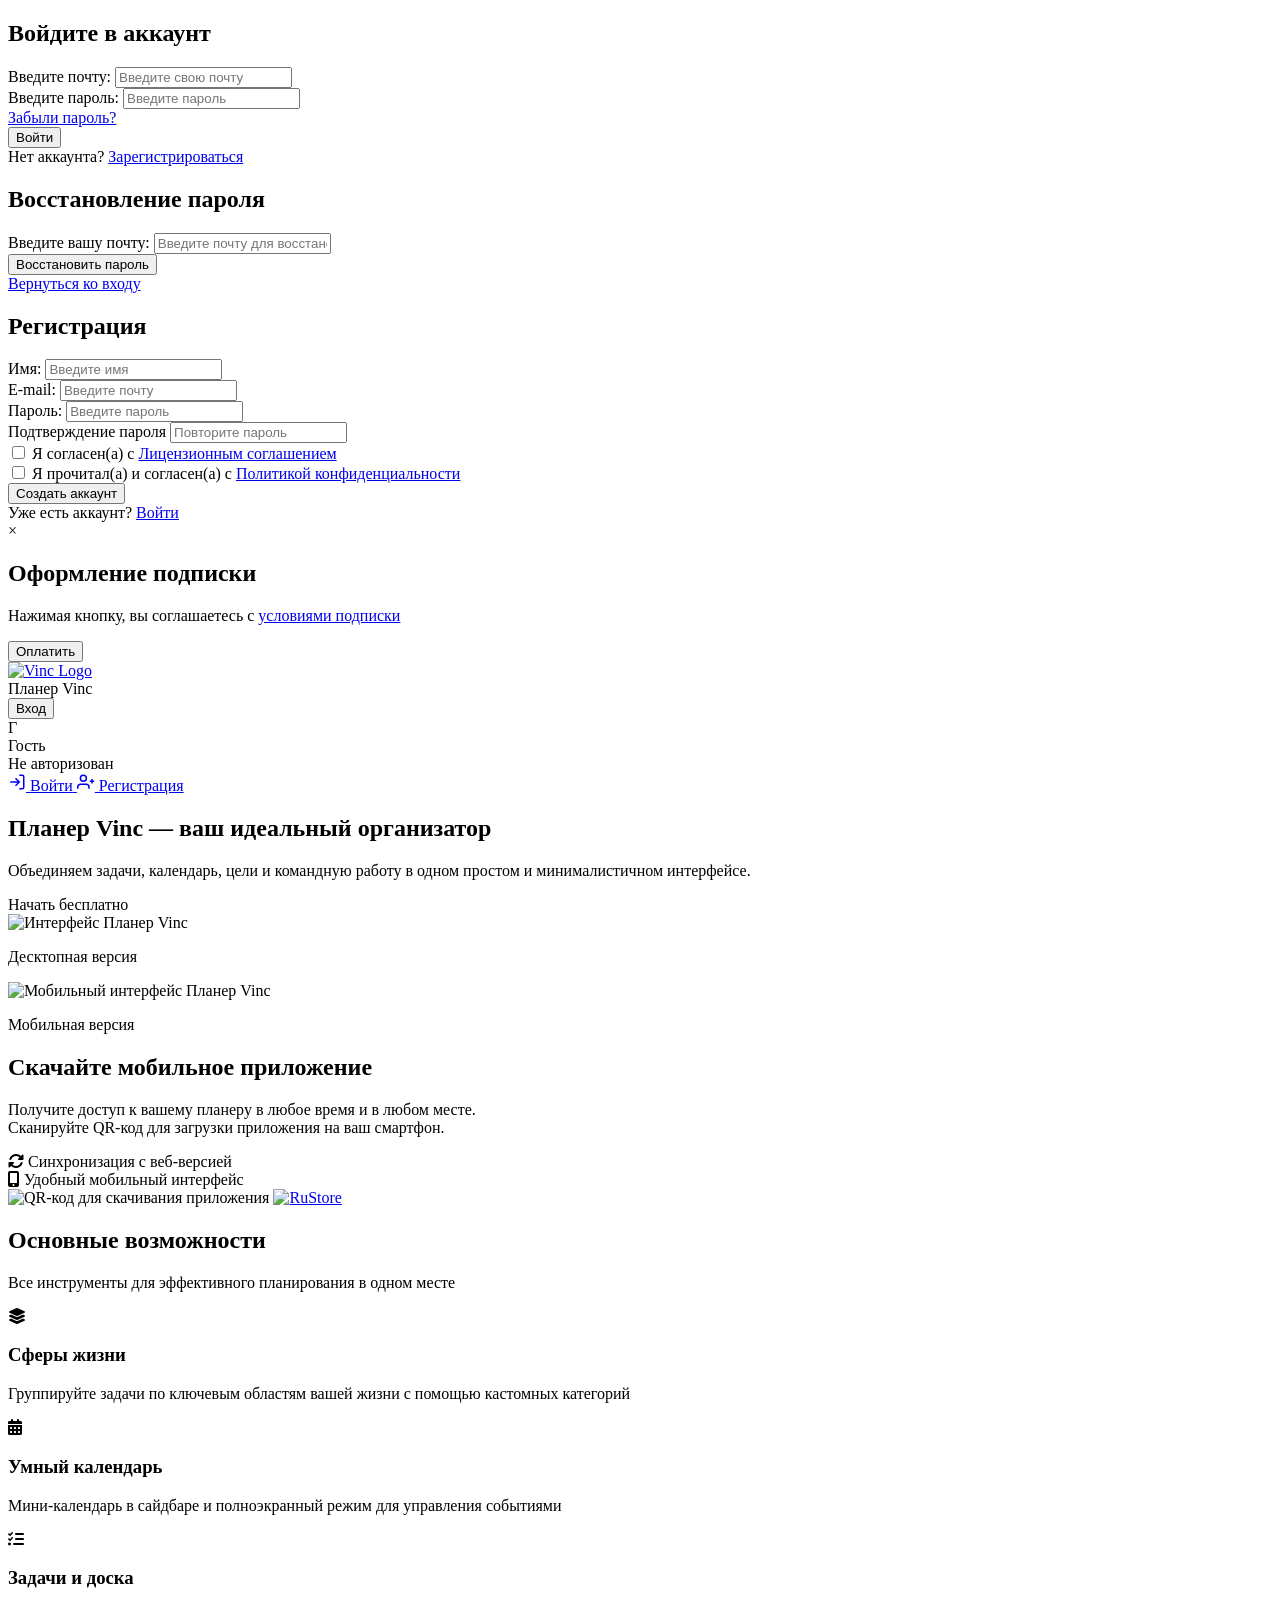
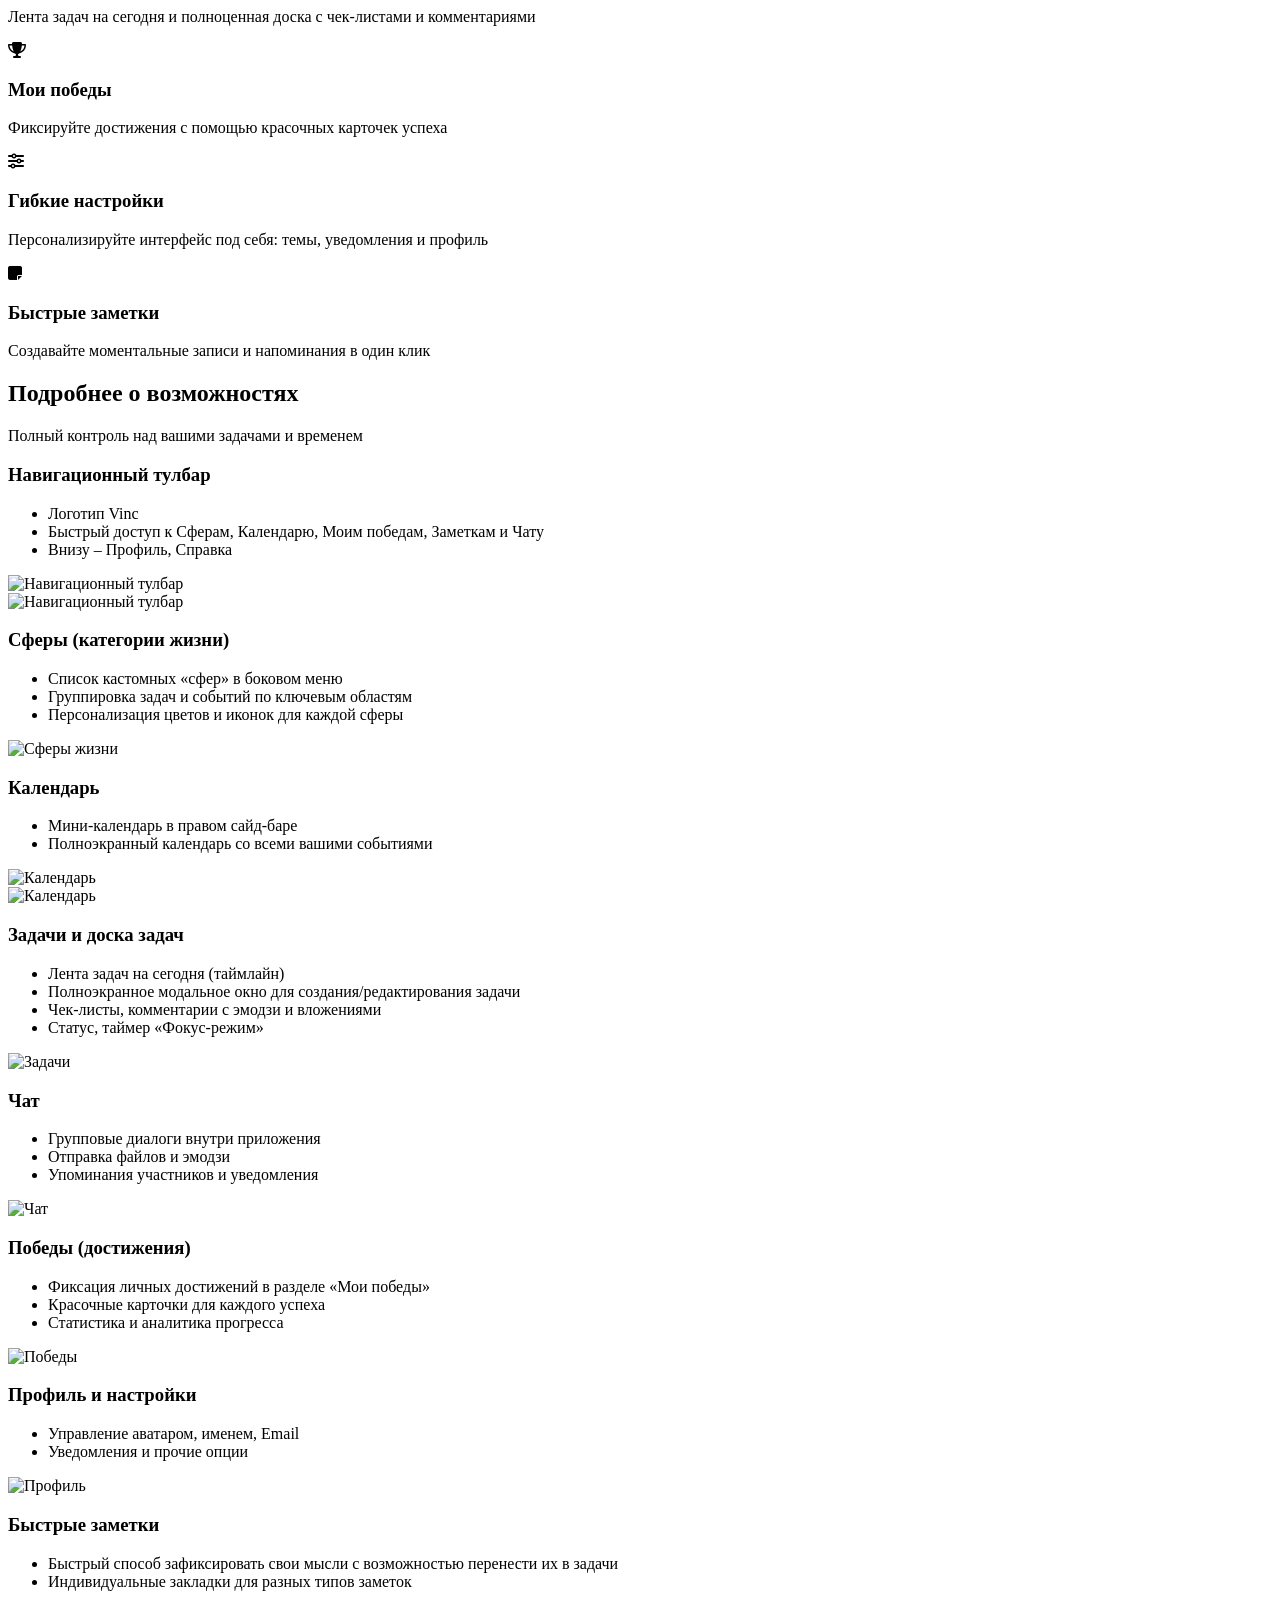
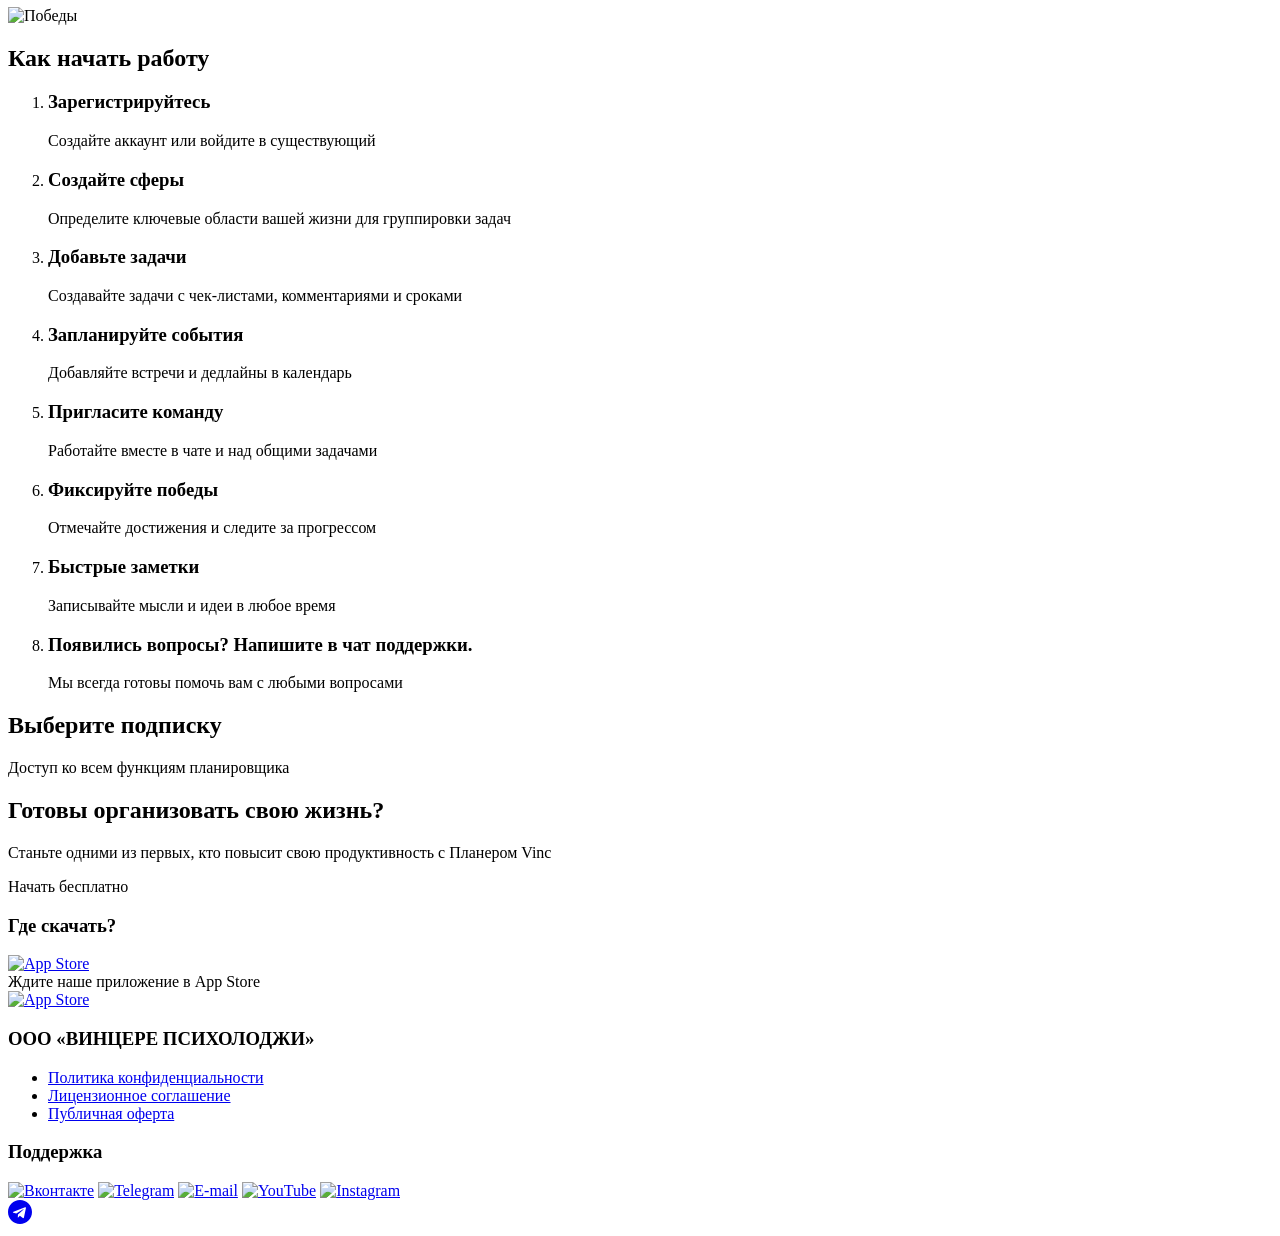
==== landing.html @ e69cae1a "Add files via upload" ====
<!DOCTYPE html>
<html lang="ru">

<head>
  <meta charset="UTF-8">
  <meta name="viewport" content="width=device-width, initial-scale=1.0">
  <meta name="viewport" content="width=device-width, initial-scale=1.0, maximum-scale=1.0, user-scalable=no">
  <title>Планер Vinc</title>
  <link rel="preconnect" href="https://fonts.googleapis.com">
  <link
    href="https://fonts.googleapis.com/css2?family=Inter:ital,opsz,wght@0,14..32,100..900;1,14..32,100..900&display=swap"
    rel="stylesheet">
  <link rel="stylesheet" href="https://cdnjs.cloudflare.com/ajax/libs/font-awesome/6.4.0/css/all.min.css">
  <link rel="stylesheet" href="styles/landing/styles.css?v=20260219">
  <link rel="stylesheet" href="styles/about/styles.css?v=20260219">
  <link rel="stylesheet" href="styles/landing/auth.css?v=20260219">
  <link rel="stylesheet" href="styles/planer/info.css?v=20260219">
  <link rel="stylesheet" href="styles/chat-poput.css?v=20260219">
    <!-- Основная favicon -->
    <link rel="icon" href="assets/planer/Vinc-mini-light.png?v=4" type="image/png">
    <!-- Для Apple устройств -->
    <link rel="apple-touch-icon" href="assets/planer/Vinc-mini-light.png?v=4">
    <!-- Для некоторых браузеров -->
    <link rel="shortcut icon" href="assets/planer/Vinc-mini-light.png?v=4">
  <!-- Yandex.Metrika counter -->
  <script type="text/javascript">
    (function (m, e, t, r, i, k, a) {
      m[i] = m[i] || function () { (m[i].a = m[i].a || []).push(arguments) };
      m[i].l = 1 * new Date();
      for (var j = 0; j < document.scripts.length; j++) { if (document.scripts[j].src === r) { return; } }
      k = e.createElement(t), a = e.getElementsByTagName(t)[0], k.async = 1, k.src = r, a.parentNode.insertBefore(k, a)
    })(window, document, 'script', 'https://mc.yandex.ru/metrika/tag.js?id=104332712', 'ym');

    ym(104332712, 'init', { ssr: true, webvisor: true, clickmap: true, ecommerce: "dataLayer", accurateTrackBounce: true, trackLinks: true });
  </script>
  <noscript>
    <div><img src="https://mc.yandex.ru/watch/104332712" style="position:absolute; left:-9999px;" alt="" /></div>
  </noscript>
  <!-- /Yandex.Metrika counter -->
</head>

<body>

<div class="animated-bg">
  <div class="gradient-layer"></div>
  <div class="noise-layer"></div>
</div>

  <!-- Модальное окно входа -->
  <div id="loginModal" class="modal">
    <div class="auth-content">
      <h2>Войдите в аккаунт</h2>
      <form id="loginForm">
        <div class="auth-group">
          <label for="loginEmail">Введите почту:</label>
          <input type="email" id="loginEmail" required placeholder="Введите свою почту">
        </div>
        <div class="auth-group">
          <label for="loginPassword">Введите пароль:</label>
          <input type="password" id="loginPassword" required placeholder="Введите пароль">
          <!-- Добавленная ссылка "Забыли пароль?" -->
          <div class="forgot-password-link">
            <a href="#" class="switch-to-forgot">Забыли пароль?</a>
          </div>
        </div>
        <button type="submit" class="btn-in">Войти</button>
        <div class="auth-footer">
          Нет аккаунта? <a href="#" class="switch-to-register">Зарегистрироваться</a>
        </div>
      </form>
    </div>
  </div>

  <!-- Модальное окно восстановления пароля -->
  <div id="forgotPasswordModal" class="modal">
    <div class="auth-content">
      <h2>Восстановление пароля</h2>
      <form id="forgotPasswordForm">
        <div class="auth-group">
          <label for="forgotEmail">Введите вашу почту:</label>
          <input type="email" id="forgotEmail" required placeholder="Введите почту для восстановления">
        </div>
        <button type="submit" class="btn-in">Восстановить пароль</button>
        <div class="auth-footer">
          <a href="#" class="switch-to-login">Вернуться ко входу</a>
        </div>
      </form>
    </div>
  </div>

  <!-- Модальное окно регистрации -->
  <div id="registerModal" class="modal">
    <div class="auth-content">
      <h2>Регистрация</h2>
      <form id="registerForm">
        <div class="auth-group">
          <label for="registerName">Имя:</label>
          <input type="text" id="registerName" required placeholder="Введите имя">
        </div>
        <div class="auth-group">
          <label for="registerEmail">E-mail:</label>
          <input type="email" id="registerEmail" required placeholder="Введите почту">
        </div>
        <div class="auth-group">
          <label for="registerPassword">Пароль:</label>
          <input type="password" id="registerPassword" required placeholder="Введите пароль">
        </div>
        <div class="auth-group">
          <label for="registerConfirmPassword">Подтверждение пароля</label>
          <input type="password" id="registerConfirmPassword" required placeholder="Повторите пароль">
        </div>

        <!-- Добавляем блок с соглашениями -->
        <div class="auth-agreements">
          <div class="auth-agreement">
            <input type="checkbox" id="agreeLicense" name="agreeLicense" required>
            <label for="agreeLicense">
              Я согласен(а) с <a href="license.html" class="open-agreement-modal" data-modal="agreement">Лицензионным
                соглашением</a>
            </label>
          </div>
          <div class="auth-agreement">
            <input type="checkbox" id="agreePrivacy" name="agreePrivacy" required>
            <label for="agreePrivacy">
              Я прочитал(а) и согласен(а) с <a href="privacy.html" class="open-agreement-modal"
                data-modal="privacy">Политикой конфиденциальности</a>
            </label>
          </div>
        </div>

        <button type="submit" class="btn-in">Создать аккаунт</button>
        <div class="auth-footer">
          Уже есть аккаунт? <a href="#" class="switch-to-login">Войти</a>
        </div>
      </form>
    </div>
  </div>

  <!-- Модальное окно оплаты подписки -->
  <div id="paymentModal" class="payment-modal">
    <div class="payment-modal-content">
      <span class="close-payment-modal" id="close-payment-modal-button">&times;</span>
      <h2>Оформление подписки</h2>

      <div class="payment-plans">
        <!-- Контент будет сгенерирован динамически -->
      </div>

      <div class="payment-footer">
        <p class="payment-terms">Нажимая кнопку, вы соглашаетесь с <a href="license.html" class="modal-link"
            data-modal="agreement">условиями подписки</a></p>
        <button id="confirmPayment" class="btn-payment">Оплатить</button>
      </div>
    </div>
  </div>

  <header class="header">
    <nav class="container nav">
      <a href="landing.html" class="logo-link">
        <img class="logo" src="assets/landing/logo-main.png?v=7" alt="Vinc Logo">
      </a>
      <div class="header-actions">
        <a class="btn btn--header light-btn go-to-planer-btn">Планер Vinc</a>

        <div class="auth-dropdown">
          <button class="auth-btn">
            <div class="profile-avatar">Вход</div>
          </button>
          <div class="auth-dropdown-content">
            <div class="auth-dropdown-header">
              <div class="dropdown-avatar">Г</div>
              <div class="dropdown-user-info">
                <div class="dropdown-username">Гость</div>
                <div class="dropdown-email">Не авторизован</div>
              </div>
            </div>
            <div class="auth-dropdown-divider"></div>
            <a href="#" class="auth-dropdown-item login-btn">
              <svg viewBox="0 0 24 24" width="18" height="18" fill="none" stroke="currentColor" stroke-width="2">
                <path d="M15 3h4a2 2 0 0 1 2 2v14a2 2 0 0 1-2 2h-4"></path>
                <polyline points="10 17 15 12 10 7"></polyline>
                <line x1="15" y1="12" x2="3" y2="12"></line>
              </svg>
              <span>Войти</span>
            </a>
            <a href="#" class="auth-dropdown-item register-btn">
              <svg viewBox="0 0 24 24" width="18" height="18" fill="none" stroke="currentColor" stroke-width="2">
                <path d="M16 21v-2a4 4 0 0 0-4-4H5a4 4 0 0 0-4 4v2"></path>
                <circle cx="8.5" cy="7" r="4"></circle>
                <line x1="20" y1="8" x2="20" y2="14"></line>
                <line x1="23" y1="11" x2="17" y2="11"></line>
              </svg>
              <span>Регистрация</span>
            </a>
            <!-- Добавленная кнопка выхода -->
            <a href="#" class="auth-dropdown-item logout-btn" style="display: none;">
              <svg viewBox="0 0 24 24" width="18" height="18" fill="none" stroke="currentColor" stroke-width="2">
                <path d="M9 21H5a2 2 0 0 1-2-2V5a2 2 0 0 1 2-2h4"></path>
                <polyline points="16 17 21 12 16 7"></polyline>
                <line x1="21" y1="12" x2="9" y2="12"></line>
              </svg>
              <span>Выйти</span>
            </a>
          </div>
        </div>
      </div>
    </nav>
  </header>
  <main>

    <section class="hero-container container">
      <div class="hero-content">
        <div class="hero-text">
          <h1>Планер Vinc — ваш идеальный организатор</h1>
          <p class="hero-subtitle">
            Объединяем задачи, календарь, цели и командную работу в одном простом и минималистичном интерфейсе.
          </p>
          <div class="cta-buttons">
            <a class="btn btn--primary btn--large go-to-planer-btn">Начать бесплатно</a>
          </div>
        </div>
        <div class="hero-media">
          <div class="image-container">
            <img src="assets/landing/planer-hero.png" alt="Интерфейс Планер Vinc" loading="lazy"
              class="hero-image hero-image-pc" />
            <p class="image-caption">Десктопная версия</p>
          </div>

          <div class="image-container">
            <img src="assets/landing/planer-hero-mob.jpg" alt="Мобильный интерфейс Планер Vinc" loading="lazy"
              class="hero-image hero-image-mobile" />
            <p class="image-caption">Мобильная версия</p>
          </div>
        </div>
      </div>
    </section>

        <section class="qr-section container">
      <div class="qr-content">
        <div class="qr-text">
          <h2>Скачайте мобильное приложение</h2>
          <p class="qr-subtitle">
            Получите доступ к вашему планеру в любое время и в любом месте. <br>
            Сканируйте QR-код для загрузки приложения на ваш смартфон.
          </p>
          <div class="qr-features">
            <div class="qr-feature">
              <i class="fas fa-sync-alt"></i>
              <span>Синхронизация с веб-версией</span>
            </div>
  
            <div class="qr-feature">
              <i class="fas fa-mobile-alt"></i>
              <span>Удобный мобильный интерфейс</span>
            </div>
          </div>
        </div>
        <div class="qr-code-container">
          <div class="qr-code-card">
            <img src="assets/landing/rustore.png" alt="QR-код для скачивания приложения" class="qr-code-image">
<a href="https://www.rustore.ru/catalog/app/com.vincere.myapppsychology" target="_blank">
    <img class="qr-caption" src="assets/landing/rustore.svg" alt="RuStore">
</a>          </div>
        </div>
      </div>
    </section>

    <section class="instruction-container container">
      <script>
        document.addEventListener("DOMContentLoaded", () => {
          if (typeof getVideoPlayerHTML === "function") {
            document.querySelector(".instruction-container").innerHTML = getVideoPlayerHTML();
            initVideoPlayer();
          }
        });
      </script>
    </section>


    <section id="features" class="features container">
      <div class="features__header">
        <h2 class="section-title">Основные возможности</h2>
        <p class="section-subtitle">Все инструменты для эффективного планирования в одном месте</p>
      </div>
      <div class="features__grid">
        <div class="feature-card">
          <div class="feature-icon">
            <i class="fas fa-layer-group"></i>
          </div>
          <h3>Сферы жизни</h3>
          <p>Группируйте задачи по ключевым областям вашей жизни с помощью кастомных категорий</p>
        </div>
        <div class="feature-card">
          <div class="feature-icon">
            <i class="fas fa-calendar-alt"></i>
          </div>
          <h3>Умный календарь</h3>
          <p>Мини-календарь в сайдбаре и полноэкранный режим для управления событиями</p>
        </div>
        <div class="feature-card">
          <div class="feature-icon">
            <i class="fas fa-tasks"></i>
          </div>
          <h3>Задачи и доска</h3>
          <p>Лента задач на сегодня и полноценная доска с чек-листами и комментариями</p>
        </div>
        <!--<div class="feature-card">
          <div class="feature-icon">
            <i class="fas fa-comments"></i>
          </div>
          <h3>Командный чат</h3>
          <p>Групповые диалоги с возможностью отправки файлов и эмодзи</p>
        </div>-->
        <div class="feature-card">
          <div class="feature-icon">
            <i class="fas fa-trophy"></i>
          </div>
          <h3>Мои победы</h3>
          <p>Фиксируйте достижения с помощью красочных карточек успеха</p>
        </div>
        <div class="feature-card">
          <div class="feature-icon">
            <i class="fas fa-sliders-h"></i>
          </div>
          <h3>Гибкие настройки</h3>
          <p>Персонализируйте интерфейс под себя: темы, уведомления и профиль</p>
        </div>
        <div class="feature-card">
          <div class="feature-icon">
            <i class="fas fa-sticky-note"></i>
          </div>
          <h3>Быстрые заметки</h3>
          <p>Создавайте моментальные записи и напоминания в один клик</p>
        </div>
        <!--<div class="feature-card">
          <div class="feature-icon">
            <i class="fas fa-user-md"></i>
          </div>
          <h3>Поддержка сертифицированного психолога</h3>
          <p>Профессиональная помощь в управлении стрессом и повышении продуктивности</p>
        </div>
      </div>-->
    </section>

    <section id="detailed-features" class="detailed-features container">
      <div class="features__header">
        <h2 class="section-title">Подробнее о возможностях</h2>
        <p class="section-subtitle">Полный контроль над вашими задачами и временем</p>
      </div>

      <div class="feature-detail">
        <div class="feature-detail__content">
          <h3>Навигационный тулбар</h3>
          <ul>
            <li>Логотип Vinc</li>
            <li>Быстрый доступ к Сферам, Календарю, Моим победам, Заметкам и Чату</li>
            <li>Внизу – Профиль, Справка</li>
          </ul>
        </div>
        <div class="feature-detail__image">
          <img src="assets/landing/navbar-demo1.png" alt="Навигационный тулбар">
        </div>

        <div class="feature-detail__image">
          <img src="assets/landing/navbar-demo2.png" alt="Навигационный тулбар">
        </div>
      </div>

      <div class="feature-detail reverse">
        <div class="feature-detail__content">
          <h3>Сферы (категории жизни)</h3>
          <ul>
            <li>Список кастомных «сфер» в боковом меню</li>
            <li>Группировка задач и событий по ключевым областям</li>
            <li>Персонализация цветов и иконок для каждой сферы</li>
          </ul>
        </div>
        <div class="feature-detail__image">
          <img src="assets/landing/spheres-demo.png" alt="Сферы жизни">
        </div>
      </div>

      <div class="feature-detail">
        <div class="feature-detail__content">
          <h3>Календарь</h3>
          <ul>
            <li>Мини-календарь в правом сайд-баре</li>
            <li>Полноэкранный календарь со всеми вашими событиями</li>
          </ul>
        </div>
        <div class="feature-detail__image">
          <img src="assets/landing/calendar-demo1.png" alt="Календарь">
        </div>
        <div class="feature-detail__image">
          <img src="assets/landing/calendar-demo2.png" alt="Календарь">
        </div>
      </div>

      <div class="feature-detail reverse">
        <div class="feature-detail__content">
          <h3>Задачи и доска задач</h3>
          <ul>
            <li>Лента задач на сегодня (таймлайн)</li>
            <li>Полноэкранное модальное окно для создания/редактирования задачи</li>
            <li>Чек-листы, комментарии с эмодзи и вложениями</li>
            <li>Статус, таймер «Фокус-режим»</li>
          </ul>
        </div>
        <div class="feature-detail__image">
          <img src="assets/landing/tasks-demo.png" alt="Задачи">
        </div>
      </div>

      <div class="feature-detail">
        <div class="feature-detail__content">
          <h3>Чат</h3>
          <ul>
            <li>Групповые диалоги внутри приложения</li>
            <li>Отправка файлов и эмодзи</li>
            <li>Упоминания участников и уведомления</li>
          </ul>
        </div>
        <div class="feature-detail__image">
          <img src="assets/landing/chat-demo.png" alt="Чат">
        </div>
      </div>

      <div class="feature-detail reverse">
        <div class="feature-detail__content">
          <h3>Победы (достижения)</h3>
          <ul>
            <li>Фиксация личных достижений в разделе «Мои победы»</li>
            <li>Красочные карточки для каждого успеха</li>
            <li>Статистика и аналитика прогресса</li>
          </ul>
        </div>
        <div class="feature-detail__image">
          <img src="assets/landing/wins-demo.png" alt="Победы">
        </div>
      </div>

      <div class="feature-detail">
        <div class="feature-detail__content">
          <h3>Профиль и настройки</h3>
          <ul>
            <li>Управление аватаром, именем, Email</li>
            <li>Уведомления и прочие опции</li>
          </ul>
        </div>
        <div class="feature-detail__image">
          <img src="assets/landing/profile-demo.png" alt="Профиль">
        </div>
      </div>
      <div class="feature-detail reverse">
        <div class="feature-detail__content">
          <h3>Быстрые заметки</h3>
          <ul>
            <li>Быстрый способ зафиксировать свои мысли с возможностью перенести их в задачи</li>
            <li>Индивидуальные закладки для разных типов заметок</li>
          </ul>
        </div>
        <div class="feature-detail__image">
          <img src="assets/landing/notes.png" alt="Победы">
        </div>
      </div>
    </section>


    <section id="how-it-works" class="steps container">
      <h2 class="section-title">Как начать работу</h2>
      <ol class="steps__list">
        <li>
          <h3>Зарегистрируйтесь</h3>
          <p>Создайте аккаунт или войдите в существующий</p>
        </li>
        <li>
          <h3>Создайте сферы</h3>
          <p>Определите ключевые области вашей жизни для группировки задач</p>
        </li>
        <li>
          <h3>Добавьте задачи</h3>
          <p>Создавайте задачи с чек-листами, комментариями и сроками</p>
        </li>
        <li>
          <h3>Запланируйте события</h3>
          <p>Добавляйте встречи и дедлайны в календарь</p>
        </li>

        <li>
          <h3>Пригласите команду</h3>
          <p>Работайте вместе в чате и над общими задачами</p>
        </li>
        <li>
          <h3>Фиксируйте победы</h3>
          <p>Отмечайте достижения и следите за прогрессом</p>
        </li>
        <li>
          <h3>Быстрые заметки</h3>
          <p>Записывайте мысли и идеи в любое время</p>
        </li>
        <li>
          <h3>Появились вопросы? Напишите в чат поддержки.</h3>
          <p>Мы всегда готовы помочь вам с любыми вопросами</p>
        </li>
      </ol>
    </section>

    <!-- Блок стоимости подписки -->
    <section class="subscription-pricing container">
      <h2 class="section-title">Выберите подписку</h2>
      <p class="section-subtitle">Доступ ко всем функциям планировщика</p>

      <div class="pricing-cards" id="pricingCards"></div>
    </section>


    <!-- Рекламный блок для психологов 
    <section class="ad-section container">
      <div class="ad-card reverse">
        <div class="ad-content">
          <h3>Поддержка для вас и вашего настроения</h3>
          <p>Запишитесь на консультацию к сертифицированному психологу прямо из приложения Vinc. Анонимно, удобно,
            эффективно.</p>
          <div class="ad-features">
            <div class="ad-feature">
              <i class="fas fa-user-md"></i>
              <span>Квалифицированные специалисты</span>
            </div>
            <div class="ad-feature">
              <i class="fas fa-lock"></i>
              <span>Полная конфиденциальность</span>
            </div>
            <div class="ad-feature">
              <i class="fas fa-video"></i>
              <span>Онлайн-консультации</span>
            </div>
          </div>
          <a href="landing.html" class="btn btn--primary">Выбрать психолога</a>
        </div>
        <div class="ad-image">
          <img src="assets/landing/psychology-ad.png" alt="Психологическая помощь" loading="lazy">
        </div>
      </div>
    </section>-->

    <section id="cta" class="cta-section container">
      <div class="cta-content">
        <h2>Готовы организовать свою жизнь?</h2>
        <p>Станьте одними из первых, кто повысит свою продуктивность с Планером Vinc</p>
        <div class="cta-buttons">
          <a class="btn btn--primary btn--large go-to-planer-btn">Начать бесплатно</a>
        </div>
      </div>
    </section>
  </main>

  <footer class="footer">
  <div class="container footer__columns">
      <!-- Первая колонка (логотип и QR-код) -->
      <div class="footer__column">
        <h3 class="footer__title">Где скачать?</h3>
          <a href="https://www.rustore.ru/catalog/app/com.vincere.myapppsychology" class="google-link"><img src="assets/landing/rustore.svg" alt="App Store"></a>
        <div class="app-links">
          <div class="text"> Ждите наше приложение в App Store</div>
          <a href="#" class="apple-link"><img src="assets/landing/apple.png" alt="App Store"></a>
        </div>

      </div>
    <div class="footer__column">
      <h3 class="footer__title">ООО «ВИНЦЕРЕ ПСИХОЛОДЖИ»</h3>
      <ul class="footer__links">
        <li><a href="privacy.html" target="_blank" class="modal-link">Политика конфиденциальности</a></li>
        <li><a href="license.html" target="_blank" class="modal-link">Лицензионное соглашение</a></li>
        <li><a href="offert.html" target="_blank" class="modal-link">Публичная оферта</a></li>
      </ul>
    </div>

    <div class="footer__column">
      <!-- Не решено что делать<div class="footer__copyright">
        <p>© 2025 Vinc</p>
        <a href="https://reestr.digital.gov.ru/" class="registry-link">Включено в единый реестр российских программ</a>
      </div>
       -->
      <h3 class="footer__title">Поддержка</h3>
      <div class="social-links">
        <a href="https://vk.com/vincere.psychology" class="social-link"><img src="assets/landing/vk-icon.svg" alt="Вконтакте"></a>
        <a href="https://t.me/+36yqFws00fAyYWIy" class="social-link"><img src="assets/landing/telegram-icon.svg" alt="Telegram"></a>
        <a href="Vincteam@mail.ru" class="social-link"><img src="assets/landing/email-icon.svg" alt="E-mail"></a>
        <a href="https://www.youtube.com/channel/UCC_A_tpczf9aT3HHFYgLtYA" class="social-link"><img src="assets/landing/youtube-icon.svg" alt="YouTube"></a>
        <a href="https://www.instagram.com/vincere.psy?igsh=MWppZjJjZTc3dXo2cg%3D%3D&utm_source=qr" class="social-link"><img src="assets/landing/instagram-icon.svg" alt="Instagram"></a>
      </div>
    </div>
    
  </div>
  </footer>

  <!-- Кнопка Telegram -->
  <a href="https://t.me/VincereSupportBot" class="telegram-btn" target="_blank" aria-label="Telegram поддержки">
    <svg viewBox="0 0 24 24" width="24" height="24" fill="currentColor">
      <path d="M12 0c-6.627 0-12 5.373-12 12s5.373 12 12 12 12-5.373 
    12-12-5.373-12-12-12zm5.894 8.221l-1.97 9.28c-.145.658-.537.818-1.084.508
    l-3-2.21-1.446 1.394c-.14.18-.357.295-.6.295-.002 0-.003 0-.005 0l.213-3.054
    5.56-5.022c.24-.213-.054-.334-.373-.121l-6.869 4.326-2.96-.924c-.64-.203-.658
    -.64.135-.954l11.566-4.458c.538-.196 1.006.128.832.941z" />
    </svg>
  </a>

  <script src="scripts/planer/DTO/User.js?v=20260219"></script>
  <script src="scripts/planer/info.js?v=20260219"></script>
  <script src="scripts/auth.js?v=20260219"></script>
  <script src="scripts/paymentService.js?v=20260219"></script>
  <script src="scripts/about/payment.js?v=20260219"></script>
  <script src="scripts/landing/auth.js?v=20260219"></script>
  <script src="scripts/landing/gradientBackground.js?v=20260219"></script>
  <script src="scripts/landing/main.js?v=20260219"></script>
  <script src="scripts/apiService.js?v=20260219"></script>



</body>

</html>
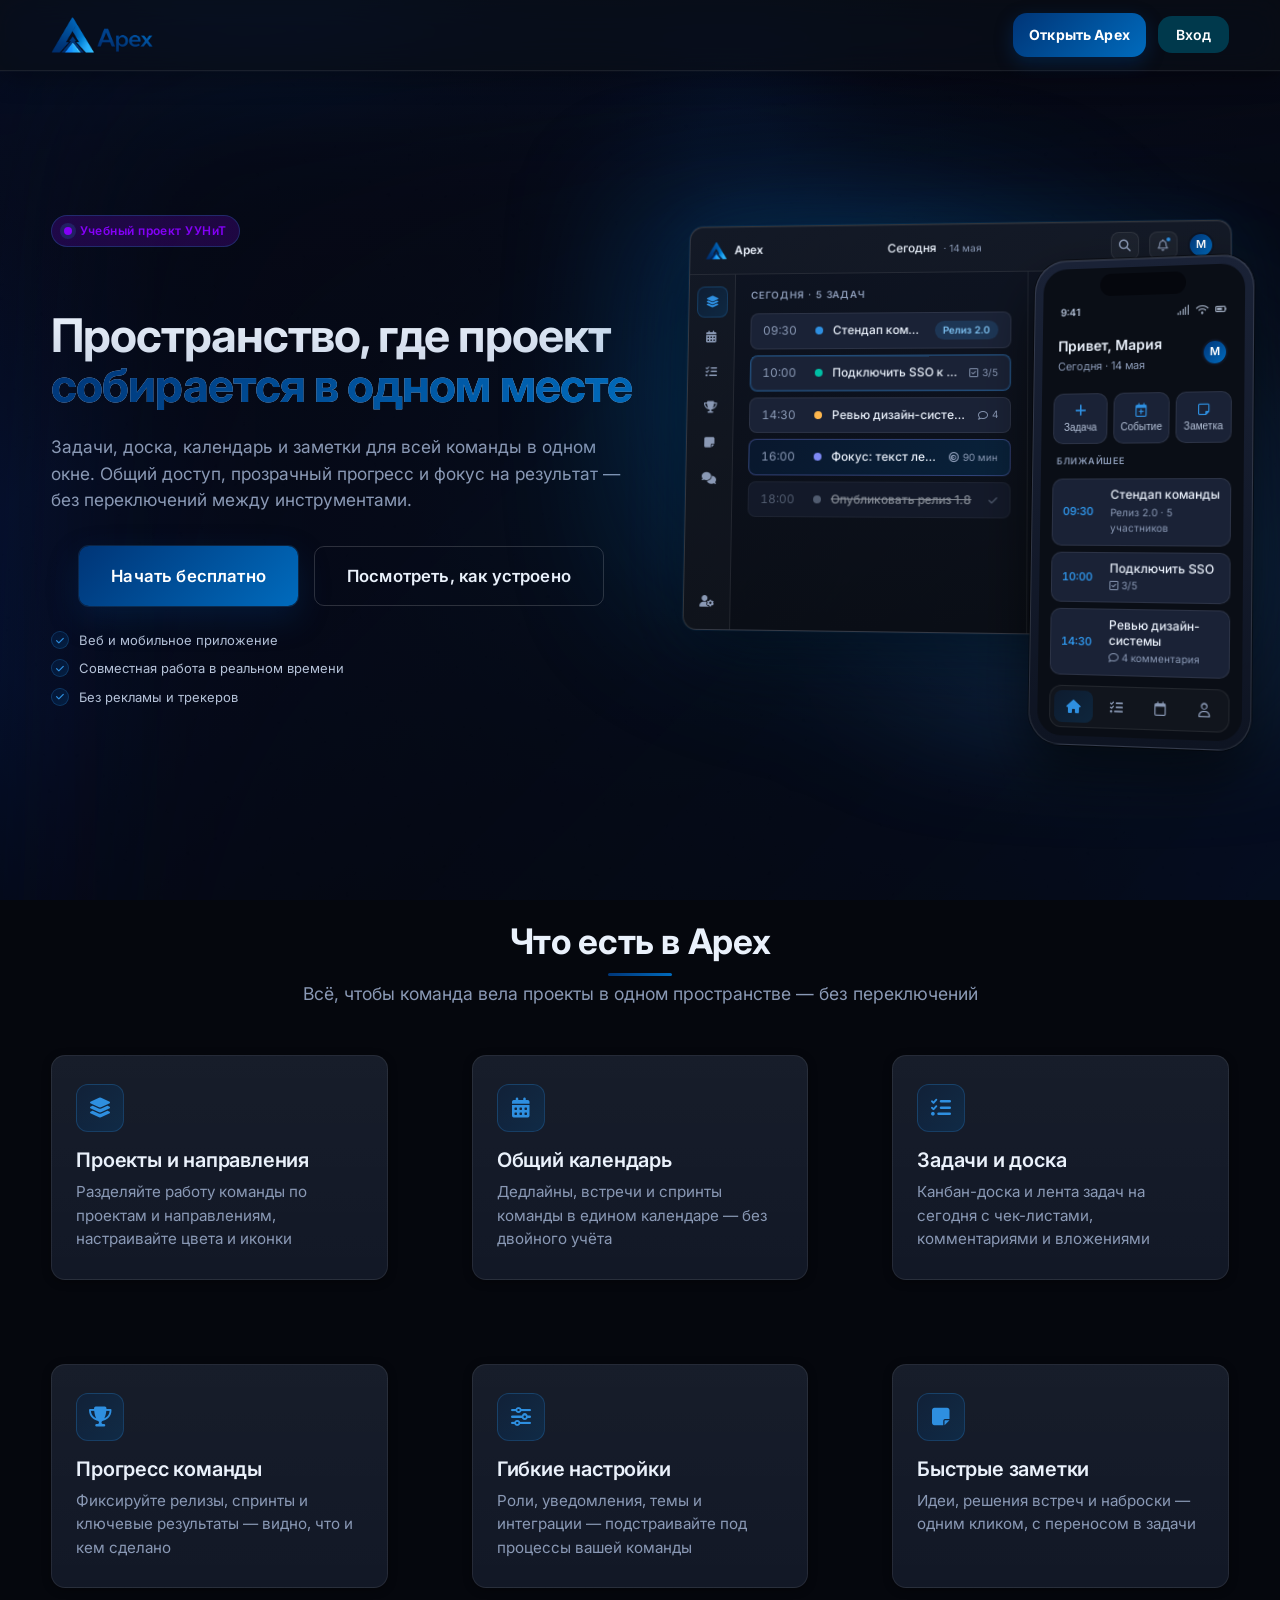
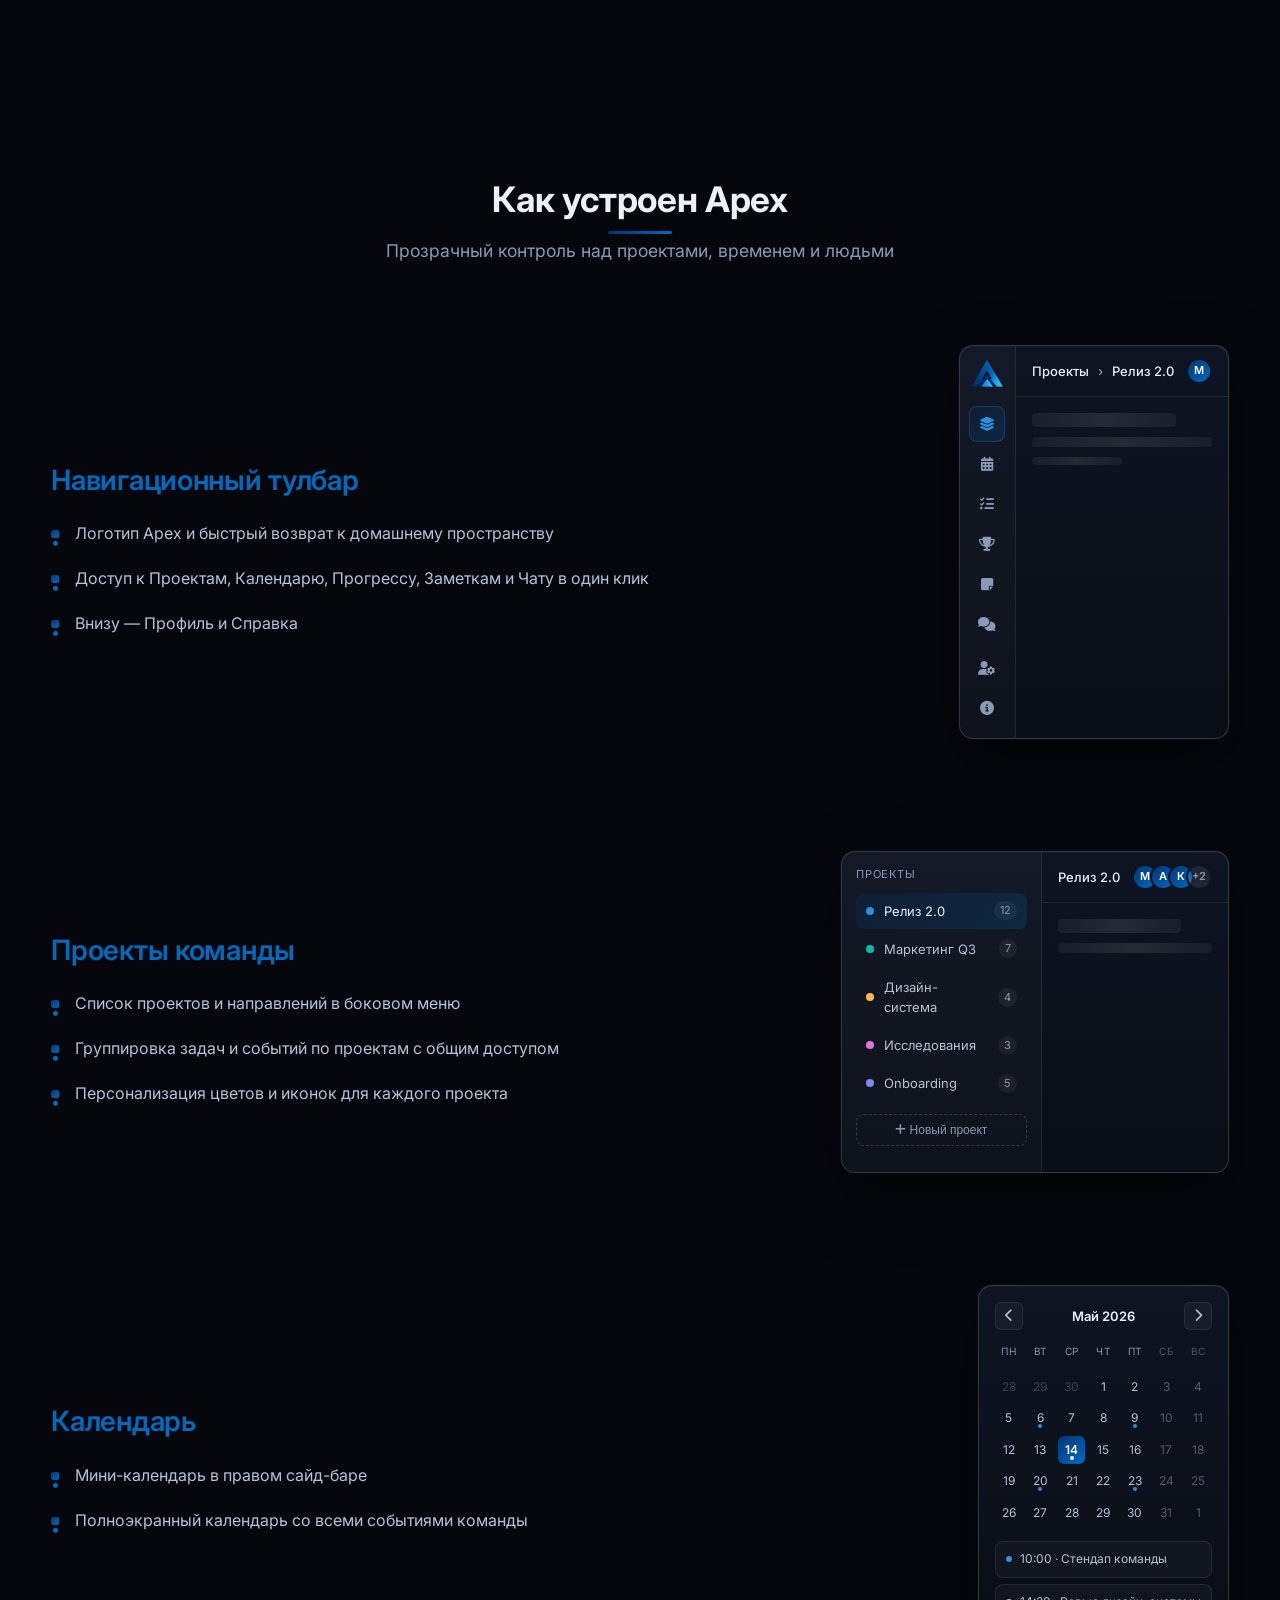
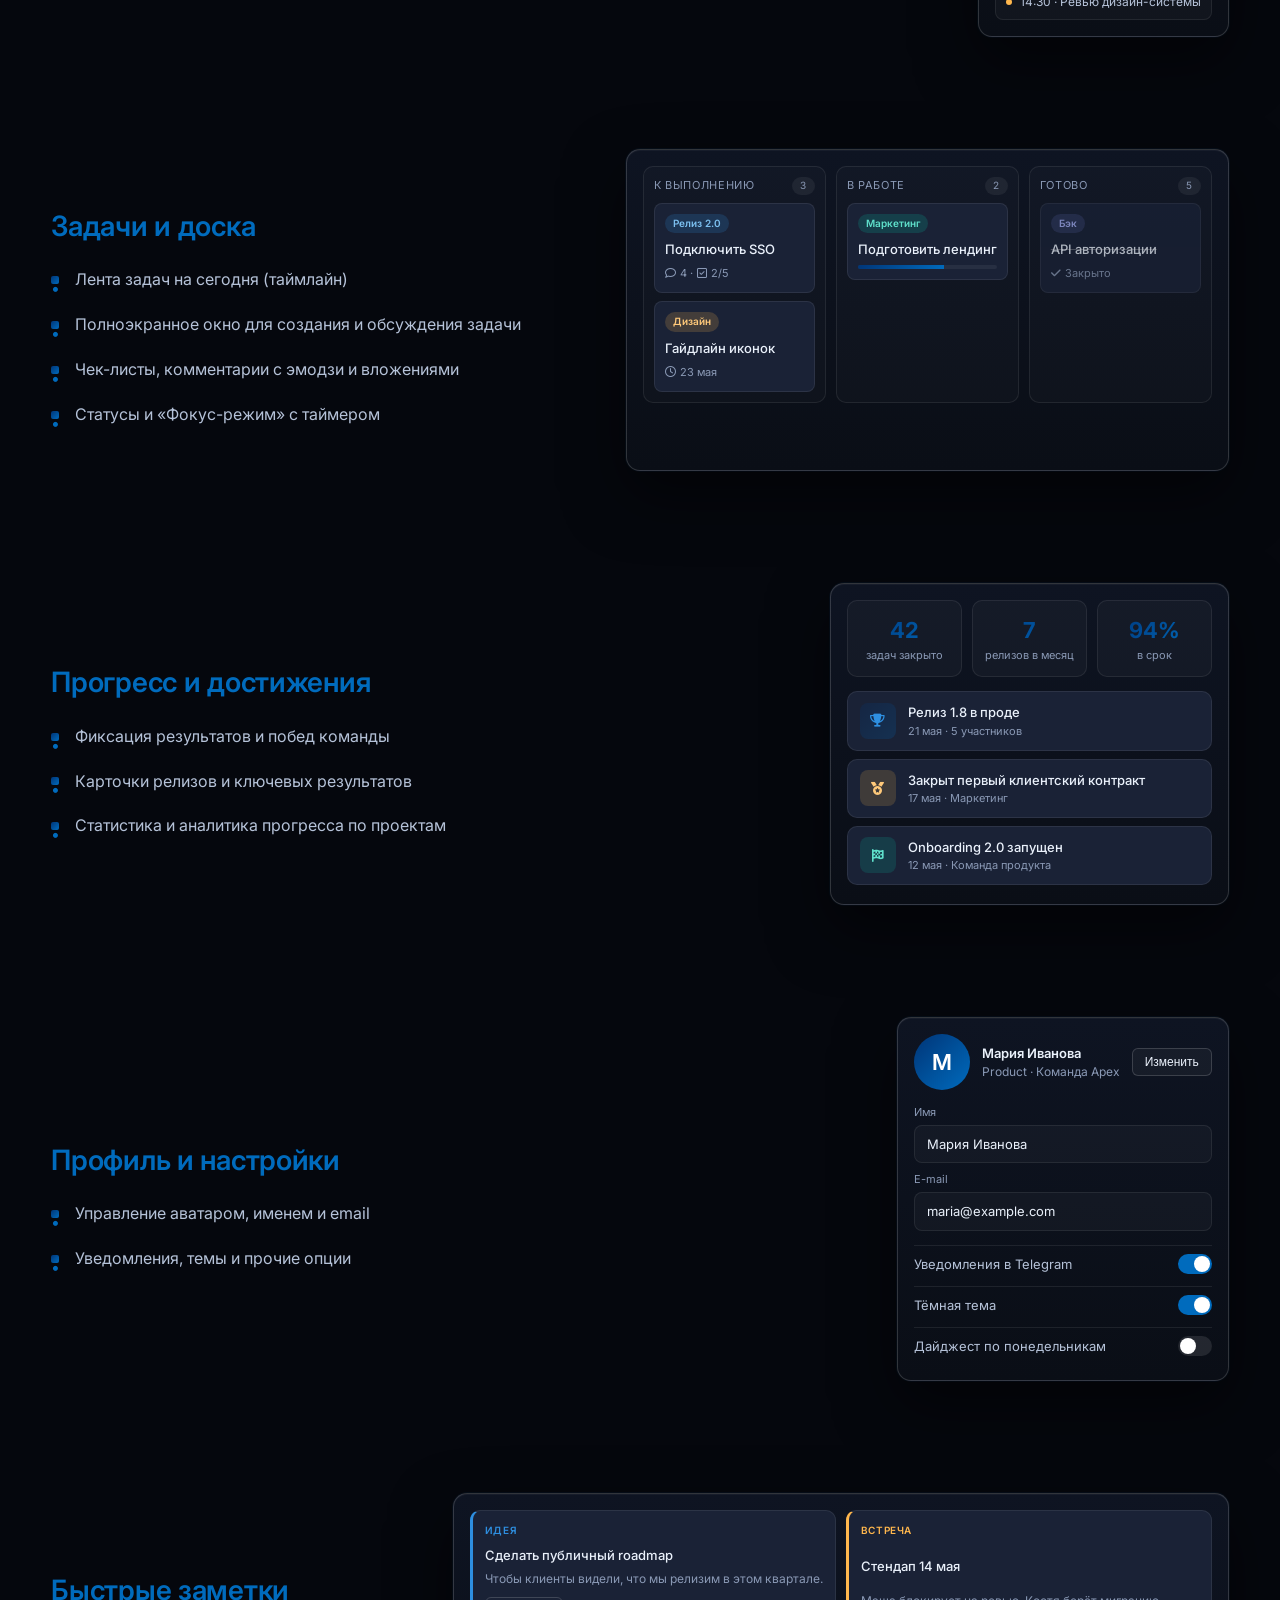
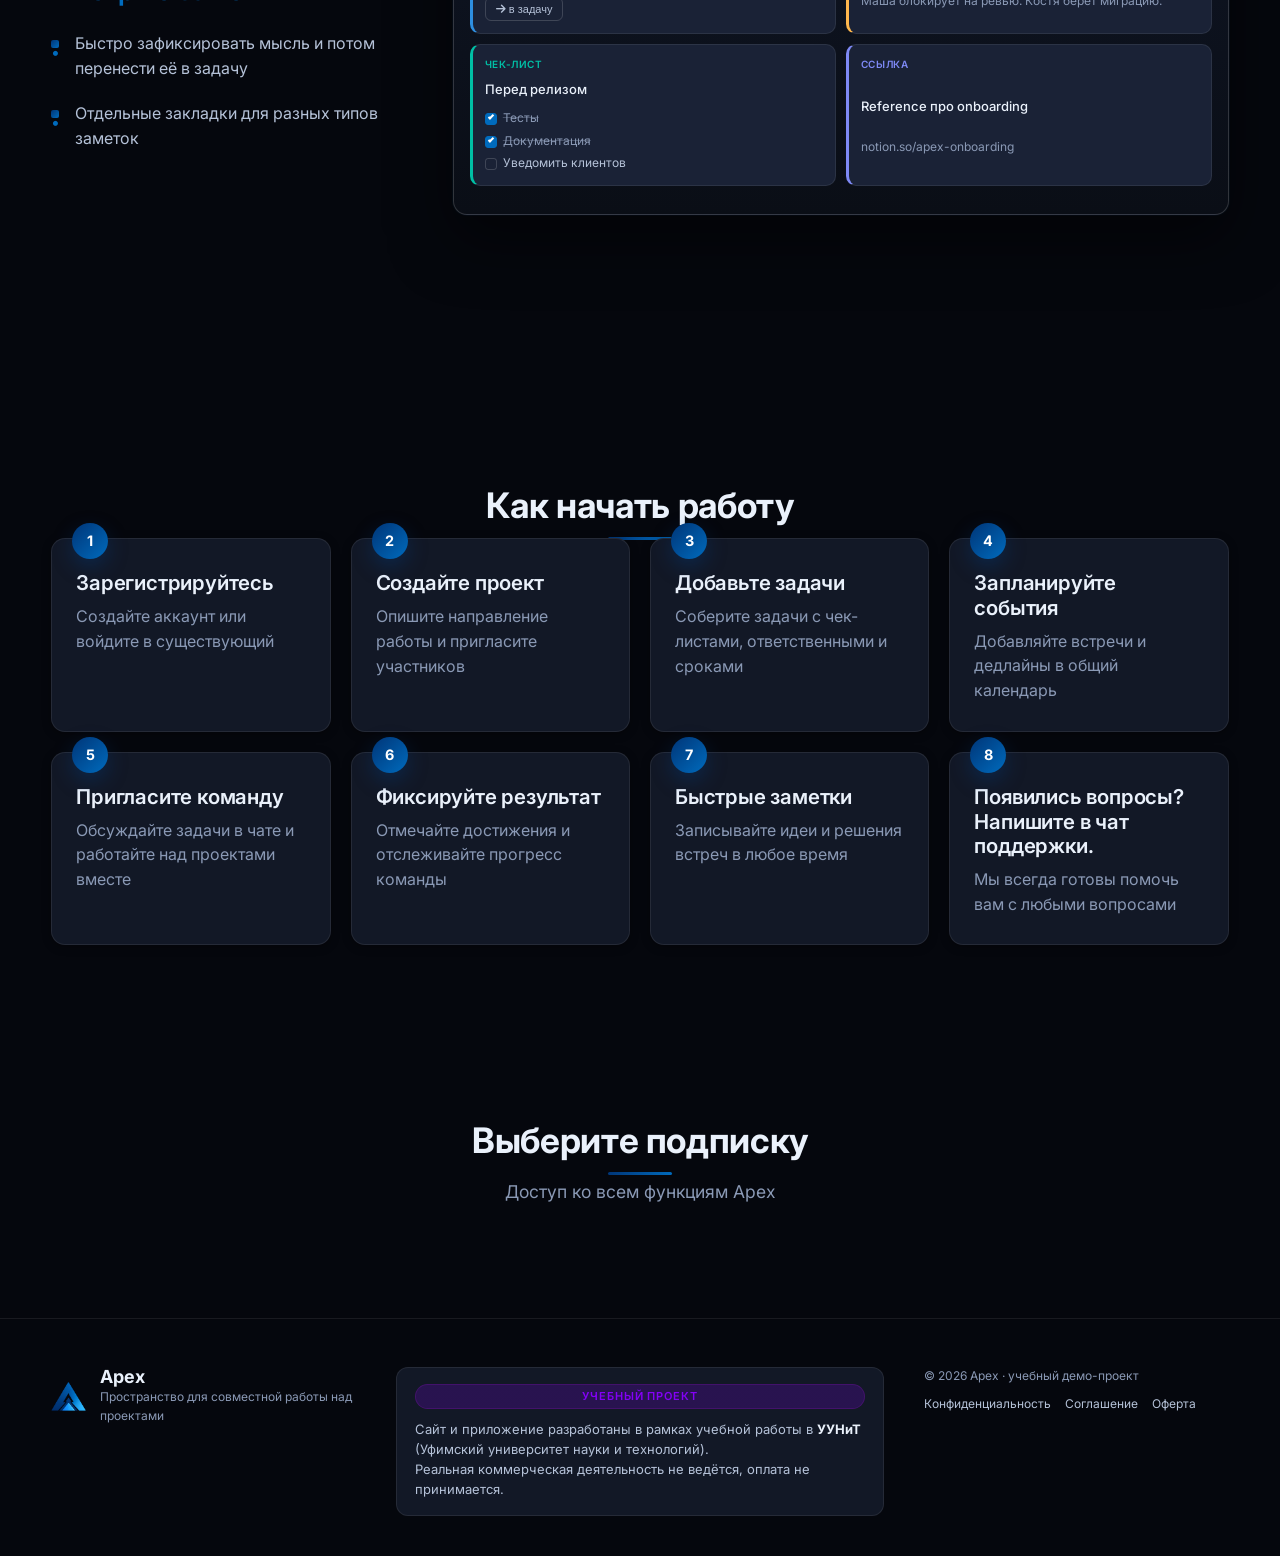
==== commit b3eaa234: "rebranding into apex" ====
--- a/landing.html
+++ b/landing.html
@@ -1,622 +1,884 @@
-<!DOCTYPE html>
-<html lang="ru">
-
-<head>
-  <meta charset="UTF-8">
-  <meta name="viewport" content="width=device-width, initial-scale=1.0">
-  <meta name="viewport" content="width=device-width, initial-scale=1.0, maximum-scale=1.0, user-scalable=no">
-  <title>Планер Vinc</title>
-  <link rel="preconnect" href="https://fonts.googleapis.com">
-  <link
-    href="https://fonts.googleapis.com/css2?family=Inter:ital,opsz,wght@0,14..32,100..900;1,14..32,100..900&display=swap"
-    rel="stylesheet">
-  <link rel="stylesheet" href="https://cdnjs.cloudflare.com/ajax/libs/font-awesome/6.4.0/css/all.min.css">
-  <link rel="stylesheet" href="styles/landing/styles.css?v=20260219">
-  <link rel="stylesheet" href="styles/about/styles.css?v=20260219">
-  <link rel="stylesheet" href="styles/landing/auth.css?v=20260219">
-  <link rel="stylesheet" href="styles/planer/info.css?v=20260219">
-  <link rel="stylesheet" href="styles/chat-poput.css?v=20260219">
-    <!-- Основная favicon -->
-    <link rel="icon" href="assets/planer/Vinc-mini-light.png?v=4" type="image/png">
-    <!-- Для Apple устройств -->
-    <link rel="apple-touch-icon" href="assets/planer/Vinc-mini-light.png?v=4">
-    <!-- Для некоторых браузеров -->
-    <link rel="shortcut icon" href="assets/planer/Vinc-mini-light.png?v=4">
-  <!-- Yandex.Metrika counter -->
-  <script type="text/javascript">
-    (function (m, e, t, r, i, k, a) {
-      m[i] = m[i] || function () { (m[i].a = m[i].a || []).push(arguments) };
-      m[i].l = 1 * new Date();
-      for (var j = 0; j < document.scripts.length; j++) { if (document.scripts[j].src === r) { return; } }
-      k = e.createElement(t), a = e.getElementsByTagName(t)[0], k.async = 1, k.src = r, a.parentNode.insertBefore(k, a)
-    })(window, document, 'script', 'https://mc.yandex.ru/metrika/tag.js?id=104332712', 'ym');
-
-    ym(104332712, 'init', { ssr: true, webvisor: true, clickmap: true, ecommerce: "dataLayer", accurateTrackBounce: true, trackLinks: true });
-  </script>
-  <noscript>
-    <div><img src="https://mc.yandex.ru/watch/104332712" style="position:absolute; left:-9999px;" alt="" /></div>
-  </noscript>
-  <!-- /Yandex.Metrika counter -->
-</head>
-
-<body>
-
-<div class="animated-bg">
-  <div class="gradient-layer"></div>
-  <div class="noise-layer"></div>
-</div>
-
-  <!-- Модальное окно входа -->
-  <div id="loginModal" class="modal">
-    <div class="auth-content">
-      <h2>Войдите в аккаунт</h2>
-      <form id="loginForm">
-        <div class="auth-group">
-          <label for="loginEmail">Введите почту:</label>
-          <input type="email" id="loginEmail" required placeholder="Введите свою почту">
-        </div>
-        <div class="auth-group">
-          <label for="loginPassword">Введите пароль:</label>
-          <input type="password" id="loginPassword" required placeholder="Введите пароль">
-          <!-- Добавленная ссылка "Забыли пароль?" -->
-          <div class="forgot-password-link">
-            <a href="#" class="switch-to-forgot">Забыли пароль?</a>
-          </div>
-        </div>
-        <button type="submit" class="btn-in">Войти</button>
-        <div class="auth-footer">
-          Нет аккаунта? <a href="#" class="switch-to-register">Зарегистрироваться</a>
-        </div>
-      </form>
-    </div>
-  </div>
-
-  <!-- Модальное окно восстановления пароля -->
-  <div id="forgotPasswordModal" class="modal">
-    <div class="auth-content">
-      <h2>Восстановление пароля</h2>
-      <form id="forgotPasswordForm">
-        <div class="auth-group">
-          <label for="forgotEmail">Введите вашу почту:</label>
-          <input type="email" id="forgotEmail" required placeholder="Введите почту для восстановления">
-        </div>
-        <button type="submit" class="btn-in">Восстановить пароль</button>
-        <div class="auth-footer">
-          <a href="#" class="switch-to-login">Вернуться ко входу</a>
-        </div>
-      </form>
-    </div>
-  </div>
-
-  <!-- Модальное окно регистрации -->
-  <div id="registerModal" class="modal">
-    <div class="auth-content">
-      <h2>Регистрация</h2>
-      <form id="registerForm">
-        <div class="auth-group">
-          <label for="registerName">Имя:</label>
-          <input type="text" id="registerName" required placeholder="Введите имя">
-        </div>
-        <div class="auth-group">
-          <label for="registerEmail">E-mail:</label>
-          <input type="email" id="registerEmail" required placeholder="Введите почту">
-        </div>
-        <div class="auth-group">
-          <label for="registerPassword">Пароль:</label>
-          <input type="password" id="registerPassword" required placeholder="Введите пароль">
-        </div>
-        <div class="auth-group">
-          <label for="registerConfirmPassword">Подтверждение пароля</label>
-          <input type="password" id="registerConfirmPassword" required placeholder="Повторите пароль">
-        </div>
-
-        <!-- Добавляем блок с соглашениями -->
-        <div class="auth-agreements">
-          <div class="auth-agreement">
-            <input type="checkbox" id="agreeLicense" name="agreeLicense" required>
-            <label for="agreeLicense">
-              Я согласен(а) с <a href="license.html" class="open-agreement-modal" data-modal="agreement">Лицензионным
-                соглашением</a>
-            </label>
-          </div>
-          <div class="auth-agreement">
-            <input type="checkbox" id="agreePrivacy" name="agreePrivacy" required>
-            <label for="agreePrivacy">
-              Я прочитал(а) и согласен(а) с <a href="privacy.html" class="open-agreement-modal"
-                data-modal="privacy">Политикой конфиденциальности</a>
-            </label>
-          </div>
-        </div>
-
-        <button type="submit" class="btn-in">Создать аккаунт</button>
-        <div class="auth-footer">
-          Уже есть аккаунт? <a href="#" class="switch-to-login">Войти</a>
-        </div>
-      </form>
-    </div>
-  </div>
-
-  <!-- Модальное окно оплаты подписки -->
-  <div id="paymentModal" class="payment-modal">
-    <div class="payment-modal-content">
-      <span class="close-payment-modal" id="close-payment-modal-button">&times;</span>
-      <h2>Оформление подписки</h2>
-
-      <div class="payment-plans">
-        <!-- Контент будет сгенерирован динамически -->
-      </div>
-
-      <div class="payment-footer">
-        <p class="payment-terms">Нажимая кнопку, вы соглашаетесь с <a href="license.html" class="modal-link"
-            data-modal="agreement">условиями подписки</a></p>
-        <button id="confirmPayment" class="btn-payment">Оплатить</button>
-      </div>
-    </div>
-  </div>
-
-  <header class="header">
-    <nav class="container nav">
-      <a href="landing.html" class="logo-link">
-        <img class="logo" src="assets/landing/logo-main.png?v=7" alt="Vinc Logo">
-      </a>
-      <div class="header-actions">
-        <a class="btn btn--header light-btn go-to-planer-btn">Планер Vinc</a>
-
-        <div class="auth-dropdown">
-          <button class="auth-btn">
-            <div class="profile-avatar">Вход</div>
-          </button>
-          <div class="auth-dropdown-content">
-            <div class="auth-dropdown-header">
-              <div class="dropdown-avatar">Г</div>
-              <div class="dropdown-user-info">
-                <div class="dropdown-username">Гость</div>
-                <div class="dropdown-email">Не авторизован</div>
-              </div>
-            </div>
-            <div class="auth-dropdown-divider"></div>
-            <a href="#" class="auth-dropdown-item login-btn">
-              <svg viewBox="0 0 24 24" width="18" height="18" fill="none" stroke="currentColor" stroke-width="2">
-                <path d="M15 3h4a2 2 0 0 1 2 2v14a2 2 0 0 1-2 2h-4"></path>
-                <polyline points="10 17 15 12 10 7"></polyline>
-                <line x1="15" y1="12" x2="3" y2="12"></line>
-              </svg>
-              <span>Войти</span>
-            </a>
-            <a href="#" class="auth-dropdown-item register-btn">
-              <svg viewBox="0 0 24 24" width="18" height="18" fill="none" stroke="currentColor" stroke-width="2">
-                <path d="M16 21v-2a4 4 0 0 0-4-4H5a4 4 0 0 0-4 4v2"></path>
-                <circle cx="8.5" cy="7" r="4"></circle>
-                <line x1="20" y1="8" x2="20" y2="14"></line>
-                <line x1="23" y1="11" x2="17" y2="11"></line>
-              </svg>
-              <span>Регистрация</span>
-            </a>
-            <!-- Добавленная кнопка выхода -->
-            <a href="#" class="auth-dropdown-item logout-btn" style="display: none;">
-              <svg viewBox="0 0 24 24" width="18" height="18" fill="none" stroke="currentColor" stroke-width="2">
-                <path d="M9 21H5a2 2 0 0 1-2-2V5a2 2 0 0 1 2-2h4"></path>
-                <polyline points="16 17 21 12 16 7"></polyline>
-                <line x1="21" y1="12" x2="9" y2="12"></line>
-              </svg>
-              <span>Выйти</span>
-            </a>
-          </div>
-        </div>
-      </div>
-    </nav>
-  </header>
-  <main>
-
-    <section class="hero-container container">
-      <div class="hero-content">
-        <div class="hero-text">
-          <h1>Планер Vinc — ваш идеальный организатор</h1>
-          <p class="hero-subtitle">
-            Объединяем задачи, календарь, цели и командную работу в одном простом и минималистичном интерфейсе.
-          </p>
-          <div class="cta-buttons">
-            <a class="btn btn--primary btn--large go-to-planer-btn">Начать бесплатно</a>
-          </div>
-        </div>
-        <div class="hero-media">
-          <div class="image-container">
-            <img src="assets/landing/planer-hero.png" alt="Интерфейс Планер Vinc" loading="lazy"
-              class="hero-image hero-image-pc" />
-            <p class="image-caption">Десктопная версия</p>
-          </div>
-
-          <div class="image-container">
-            <img src="assets/landing/planer-hero-mob.jpg" alt="Мобильный интерфейс Планер Vinc" loading="lazy"
-              class="hero-image hero-image-mobile" />
-            <p class="image-caption">Мобильная версия</p>
-          </div>
-        </div>
-      </div>
-    </section>
-
-        <section class="qr-section container">
-      <div class="qr-content">
-        <div class="qr-text">
-          <h2>Скачайте мобильное приложение</h2>
-          <p class="qr-subtitle">
-            Получите доступ к вашему планеру в любое время и в любом месте. <br>
-            Сканируйте QR-код для загрузки приложения на ваш смартфон.
-          </p>
-          <div class="qr-features">
-            <div class="qr-feature">
-              <i class="fas fa-sync-alt"></i>
-              <span>Синхронизация с веб-версией</span>
-            </div>
-  
-            <div class="qr-feature">
-              <i class="fas fa-mobile-alt"></i>
-              <span>Удобный мобильный интерфейс</span>
-            </div>
-          </div>
-        </div>
-        <div class="qr-code-container">
-          <div class="qr-code-card">
-            <img src="assets/landing/rustore.png" alt="QR-код для скачивания приложения" class="qr-code-image">
-<a href="https://www.rustore.ru/catalog/app/com.vincere.myapppsychology" target="_blank">
-    <img class="qr-caption" src="assets/landing/rustore.svg" alt="RuStore">
-</a>          </div>
-        </div>
-      </div>
-    </section>
-
-    <section class="instruction-container container">
-      <script>
-        document.addEventListener("DOMContentLoaded", () => {
-          if (typeof getVideoPlayerHTML === "function") {
-            document.querySelector(".instruction-container").innerHTML = getVideoPlayerHTML();
-            initVideoPlayer();
-          }
-        });
-      </script>
-    </section>
-
-
-    <section id="features" class="features container">
-      <div class="features__header">
-        <h2 class="section-title">Основные возможности</h2>
-        <p class="section-subtitle">Все инструменты для эффективного планирования в одном месте</p>
-      </div>
-      <div class="features__grid">
-        <div class="feature-card">
-          <div class="feature-icon">
-            <i class="fas fa-layer-group"></i>
-          </div>
-          <h3>Сферы жизни</h3>
-          <p>Группируйте задачи по ключевым областям вашей жизни с помощью кастомных категорий</p>
-        </div>
-        <div class="feature-card">
-          <div class="feature-icon">
-            <i class="fas fa-calendar-alt"></i>
-          </div>
-          <h3>Умный календарь</h3>
-          <p>Мини-календарь в сайдбаре и полноэкранный режим для управления событиями</p>
-        </div>
-        <div class="feature-card">
-          <div class="feature-icon">
-            <i class="fas fa-tasks"></i>
-          </div>
-          <h3>Задачи и доска</h3>
-          <p>Лента задач на сегодня и полноценная доска с чек-листами и комментариями</p>
-        </div>
-        <!--<div class="feature-card">
-          <div class="feature-icon">
-            <i class="fas fa-comments"></i>
-          </div>
-          <h3>Командный чат</h3>
-          <p>Групповые диалоги с возможностью отправки файлов и эмодзи</p>
-        </div>-->
-        <div class="feature-card">
-          <div class="feature-icon">
-            <i class="fas fa-trophy"></i>
-          </div>
-          <h3>Мои победы</h3>
-          <p>Фиксируйте достижения с помощью красочных карточек успеха</p>
-        </div>
-        <div class="feature-card">
-          <div class="feature-icon">
-            <i class="fas fa-sliders-h"></i>
-          </div>
-          <h3>Гибкие настройки</h3>
-          <p>Персонализируйте интерфейс под себя: темы, уведомления и профиль</p>
-        </div>
-        <div class="feature-card">
-          <div class="feature-icon">
-            <i class="fas fa-sticky-note"></i>
-          </div>
-          <h3>Быстрые заметки</h3>
-          <p>Создавайте моментальные записи и напоминания в один клик</p>
-        </div>
-        <!--<div class="feature-card">
-          <div class="feature-icon">
-            <i class="fas fa-user-md"></i>
-          </div>
-          <h3>Поддержка сертифицированного психолога</h3>
-          <p>Профессиональная помощь в управлении стрессом и повышении продуктивности</p>
-        </div>
-      </div>-->
-    </section>
-
-    <section id="detailed-features" class="detailed-features container">
-      <div class="features__header">
-        <h2 class="section-title">Подробнее о возможностях</h2>
-        <p class="section-subtitle">Полный контроль над вашими задачами и временем</p>
-      </div>
-
-      <div class="feature-detail">
-        <div class="feature-detail__content">
-          <h3>Навигационный тулбар</h3>
-          <ul>
-            <li>Логотип Vinc</li>
-            <li>Быстрый доступ к Сферам, Календарю, Моим победам, Заметкам и Чату</li>
-            <li>Внизу – Профиль, Справка</li>
-          </ul>
-        </div>
-        <div class="feature-detail__image">
-          <img src="assets/landing/navbar-demo1.png" alt="Навигационный тулбар">
-        </div>
-
-        <div class="feature-detail__image">
-          <img src="assets/landing/navbar-demo2.png" alt="Навигационный тулбар">
-        </div>
-      </div>
-
-      <div class="feature-detail reverse">
-        <div class="feature-detail__content">
-          <h3>Сферы (категории жизни)</h3>
-          <ul>
-            <li>Список кастомных «сфер» в боковом меню</li>
-            <li>Группировка задач и событий по ключевым областям</li>
-            <li>Персонализация цветов и иконок для каждой сферы</li>
-          </ul>
-        </div>
-        <div class="feature-detail__image">
-          <img src="assets/landing/spheres-demo.png" alt="Сферы жизни">
-        </div>
-      </div>
-
-      <div class="feature-detail">
-        <div class="feature-detail__content">
-          <h3>Календарь</h3>
-          <ul>
-            <li>Мини-календарь в правом сайд-баре</li>
-            <li>Полноэкранный календарь со всеми вашими событиями</li>
-          </ul>
-        </div>
-        <div class="feature-detail__image">
-          <img src="assets/landing/calendar-demo1.png" alt="Календарь">
-        </div>
-        <div class="feature-detail__image">
-          <img src="assets/landing/calendar-demo2.png" alt="Календарь">
-        </div>
-      </div>
-
-      <div class="feature-detail reverse">
-        <div class="feature-detail__content">
-          <h3>Задачи и доска задач</h3>
-          <ul>
-            <li>Лента задач на сегодня (таймлайн)</li>
-            <li>Полноэкранное модальное окно для создания/редактирования задачи</li>
-            <li>Чек-листы, комментарии с эмодзи и вложениями</li>
-            <li>Статус, таймер «Фокус-режим»</li>
-          </ul>
-        </div>
-        <div class="feature-detail__image">
-          <img src="assets/landing/tasks-demo.png" alt="Задачи">
-        </div>
-      </div>
-
-      <div class="feature-detail">
-        <div class="feature-detail__content">
-          <h3>Чат</h3>
-          <ul>
-            <li>Групповые диалоги внутри приложения</li>
-            <li>Отправка файлов и эмодзи</li>
-            <li>Упоминания участников и уведомления</li>
-          </ul>
-        </div>
-        <div class="feature-detail__image">
-          <img src="assets/landing/chat-demo.png" alt="Чат">
-        </div>
-      </div>
-
-      <div class="feature-detail reverse">
-        <div class="feature-detail__content">
-          <h3>Победы (достижения)</h3>
-          <ul>
-            <li>Фиксация личных достижений в разделе «Мои победы»</li>
-            <li>Красочные карточки для каждого успеха</li>
-            <li>Статистика и аналитика прогресса</li>
-          </ul>
-        </div>
-        <div class="feature-detail__image">
-          <img src="assets/landing/wins-demo.png" alt="Победы">
-        </div>
-      </div>
-
-      <div class="feature-detail">
-        <div class="feature-detail__content">
-          <h3>Профиль и настройки</h3>
-          <ul>
-            <li>Управление аватаром, именем, Email</li>
-            <li>Уведомления и прочие опции</li>
-          </ul>
-        </div>
-        <div class="feature-detail__image">
-          <img src="assets/landing/profile-demo.png" alt="Профиль">
-        </div>
-      </div>
-      <div class="feature-detail reverse">
-        <div class="feature-detail__content">
-          <h3>Быстрые заметки</h3>
-          <ul>
-            <li>Быстрый способ зафиксировать свои мысли с возможностью перенести их в задачи</li>
-            <li>Индивидуальные закладки для разных типов заметок</li>
-          </ul>
-        </div>
-        <div class="feature-detail__image">
-          <img src="assets/landing/notes.png" alt="Победы">
-        </div>
-      </div>
-    </section>
-
-
-    <section id="how-it-works" class="steps container">
-      <h2 class="section-title">Как начать работу</h2>
-      <ol class="steps__list">
-        <li>
-          <h3>Зарегистрируйтесь</h3>
-          <p>Создайте аккаунт или войдите в существующий</p>
-        </li>
-        <li>
-          <h3>Создайте сферы</h3>
-          <p>Определите ключевые области вашей жизни для группировки задач</p>
-        </li>
-        <li>
-          <h3>Добавьте задачи</h3>
-          <p>Создавайте задачи с чек-листами, комментариями и сроками</p>
-        </li>
-        <li>
-          <h3>Запланируйте события</h3>
-          <p>Добавляйте встречи и дедлайны в календарь</p>
-        </li>
-
-        <li>
-          <h3>Пригласите команду</h3>
-          <p>Работайте вместе в чате и над общими задачами</p>
-        </li>
-        <li>
-          <h3>Фиксируйте победы</h3>
-          <p>Отмечайте достижения и следите за прогрессом</p>
-        </li>
-        <li>
-          <h3>Быстрые заметки</h3>
-          <p>Записывайте мысли и идеи в любое время</p>
-        </li>
-        <li>
-          <h3>Появились вопросы? Напишите в чат поддержки.</h3>
-          <p>Мы всегда готовы помочь вам с любыми вопросами</p>
-        </li>
-      </ol>
-    </section>
-
-    <!-- Блок стоимости подписки -->
-    <section class="subscription-pricing container">
-      <h2 class="section-title">Выберите подписку</h2>
-      <p class="section-subtitle">Доступ ко всем функциям планировщика</p>
-
-      <div class="pricing-cards" id="pricingCards"></div>
-    </section>
-
-
-    <!-- Рекламный блок для психологов 
-    <section class="ad-section container">
-      <div class="ad-card reverse">
-        <div class="ad-content">
-          <h3>Поддержка для вас и вашего настроения</h3>
-          <p>Запишитесь на консультацию к сертифицированному психологу прямо из приложения Vinc. Анонимно, удобно,
-            эффективно.</p>
-          <div class="ad-features">
-            <div class="ad-feature">
-              <i class="fas fa-user-md"></i>
-              <span>Квалифицированные специалисты</span>
-            </div>
-            <div class="ad-feature">
-              <i class="fas fa-lock"></i>
-              <span>Полная конфиденциальность</span>
-            </div>
-            <div class="ad-feature">
-              <i class="fas fa-video"></i>
-              <span>Онлайн-консультации</span>
-            </div>
-          </div>
-          <a href="landing.html" class="btn btn--primary">Выбрать психолога</a>
-        </div>
-        <div class="ad-image">
-          <img src="assets/landing/psychology-ad.png" alt="Психологическая помощь" loading="lazy">
-        </div>
-      </div>
-    </section>-->
-
-    <section id="cta" class="cta-section container">
-      <div class="cta-content">
-        <h2>Готовы организовать свою жизнь?</h2>
-        <p>Станьте одними из первых, кто повысит свою продуктивность с Планером Vinc</p>
-        <div class="cta-buttons">
-          <a class="btn btn--primary btn--large go-to-planer-btn">Начать бесплатно</a>
-        </div>
-      </div>
-    </section>
-  </main>
-
-  <footer class="footer">
-  <div class="container footer__columns">
-      <!-- Первая колонка (логотип и QR-код) -->
-      <div class="footer__column">
-        <h3 class="footer__title">Где скачать?</h3>
-          <a href="https://www.rustore.ru/catalog/app/com.vincere.myapppsychology" class="google-link"><img src="assets/landing/rustore.svg" alt="App Store"></a>
-        <div class="app-links">
-          <div class="text"> Ждите наше приложение в App Store</div>
-          <a href="#" class="apple-link"><img src="assets/landing/apple.png" alt="App Store"></a>
-        </div>
-
-      </div>
-    <div class="footer__column">
-      <h3 class="footer__title">ООО «ВИНЦЕРЕ ПСИХОЛОДЖИ»</h3>
-      <ul class="footer__links">
-        <li><a href="privacy.html" target="_blank" class="modal-link">Политика конфиденциальности</a></li>
-        <li><a href="license.html" target="_blank" class="modal-link">Лицензионное соглашение</a></li>
-        <li><a href="offert.html" target="_blank" class="modal-link">Публичная оферта</a></li>
-      </ul>
-    </div>
-
-    <div class="footer__column">
-      <!-- Не решено что делать<div class="footer__copyright">
-        <p>© 2025 Vinc</p>
-        <a href="https://reestr.digital.gov.ru/" class="registry-link">Включено в единый реестр российских программ</a>
-      </div>
-       -->
-      <h3 class="footer__title">Поддержка</h3>
-      <div class="social-links">
-        <a href="https://vk.com/vincere.psychology" class="social-link"><img src="assets/landing/vk-icon.svg" alt="Вконтакте"></a>
-        <a href="https://t.me/+36yqFws00fAyYWIy" class="social-link"><img src="assets/landing/telegram-icon.svg" alt="Telegram"></a>
-        <a href="Vincteam@mail.ru" class="social-link"><img src="assets/landing/email-icon.svg" alt="E-mail"></a>
-        <a href="https://www.youtube.com/channel/UCC_A_tpczf9aT3HHFYgLtYA" class="social-link"><img src="assets/landing/youtube-icon.svg" alt="YouTube"></a>
-        <a href="https://www.instagram.com/vincere.psy?igsh=MWppZjJjZTc3dXo2cg%3D%3D&utm_source=qr" class="social-link"><img src="assets/landing/instagram-icon.svg" alt="Instagram"></a>
-      </div>
-    </div>
-    
-  </div>
-  </footer>
-
-  <!-- Кнопка Telegram -->
-  <a href="https://t.me/VincereSupportBot" class="telegram-btn" target="_blank" aria-label="Telegram поддержки">
-    <svg viewBox="0 0 24 24" width="24" height="24" fill="currentColor">
-      <path d="M12 0c-6.627 0-12 5.373-12 12s5.373 12 12 12 12-5.373 
-    12-12-5.373-12-12-12zm5.894 8.221l-1.97 9.28c-.145.658-.537.818-1.084.508
-    l-3-2.21-1.446 1.394c-.14.18-.357.295-.6.295-.002 0-.003 0-.005 0l.213-3.054
-    5.56-5.022c.24-.213-.054-.334-.373-.121l-6.869 4.326-2.96-.924c-.64-.203-.658
-    -.64.135-.954l11.566-4.458c.538-.196 1.006.128.832.941z" />
-    </svg>
-  </a>
-
-  <script src="scripts/planer/DTO/User.js?v=20260219"></script>
-  <script src="scripts/planer/info.js?v=20260219"></script>
-  <script src="scripts/auth.js?v=20260219"></script>
-  <script src="scripts/paymentService.js?v=20260219"></script>
-  <script src="scripts/about/payment.js?v=20260219"></script>
-  <script src="scripts/landing/auth.js?v=20260219"></script>
-  <script src="scripts/landing/gradientBackground.js?v=20260219"></script>
-  <script src="scripts/landing/main.js?v=20260219"></script>
-  <script src="scripts/apiService.js?v=20260219"></script>
-
-
-
-</body>
-
-</html>+<!DOCTYPE html>
+<html lang="ru">
+
+<head>
+  <meta charset="UTF-8">
+  <meta name="viewport" content="width=device-width, initial-scale=1.0, maximum-scale=1.0, user-scalable=no">
+  <title>Apex — пространство для совместной работы над проектами</title>
+  <meta name="description"
+    content="Apex — рабочее пространство для команд: задачи, доска, календарь, чат и общий доступ. Ведите проекты вместе, не теряя контекст.">
+  <meta name="theme-color" content="#05070D">
+
+  <!-- Open Graph / соцсети -->
+  <meta property="og:type" content="website">
+  <meta property="og:title" content="Apex — пространство для совместной работы над проектами">
+  <meta property="og:description" content="Задачи, доска, календарь и заметки для всей команды в одном окне. Учебный проект УУНиТ.">
+  <meta property="og:site_name" content="Apex">
+  <meta property="og:locale" content="ru_RU">
+  <meta property="og:image" content="assets/landing/logo-main.png">
+  <meta name="twitter:card" content="summary_large_image">
+
+  <link rel="preconnect" href="https://fonts.googleapis.com">
+  <link rel="preconnect" href="https://fonts.gstatic.com" crossorigin>
+  <link rel="preconnect" href="https://cdnjs.cloudflare.com" crossorigin>
+  <!-- preload критических ресурсов: лого + основной CSS -->
+  <link rel="preload" href="assets/landing/logo-main.png?v=20260524" as="image">
+  <link rel="preload" href="styles/landing/styles.css?v=20260524" as="style">
+  <link
+    href="https://fonts.googleapis.com/css2?family=Inter:ital,opsz,wght@0,14..32,100..900;1,14..32,100..900&display=swap"
+    rel="stylesheet">
+  <link rel="stylesheet" href="https://cdnjs.cloudflare.com/ajax/libs/font-awesome/6.4.0/css/all.min.css">
+  <link rel="stylesheet" href="styles/landing/styles.css?v=20260524">
+  <link rel="stylesheet" href="styles/about/styles.css?v=20260524">
+  <link rel="stylesheet" href="styles/landing/auth.css?v=20260524">
+  <link rel="stylesheet" href="styles/planer/info.css?v=20260524">
+  <link rel="stylesheet" href="styles/chat-poput.css?v=20260524">
+  <!-- TODO[apex-favicon]: заменить файл на финальную иконку Apex и переименовать в assets/planer/apex-mini-light.png -->
+  <link rel="icon" href="assets/planer/Vinc-mini-light.png?v=20260524" type="image/png">
+  <link rel="apple-touch-icon" href="assets/planer/Vinc-mini-light.png?v=20260524">
+  <link rel="shortcut icon" href="assets/planer/Vinc-mini-light.png?v=20260524">
+  <!-- Yandex.Metrika counter -->
+  <script type="text/javascript">
+    (function (m, e, t, r, i, k, a) {
+      m[i] = m[i] || function () { (m[i].a = m[i].a || []).push(arguments) };
+      m[i].l = 1 * new Date();
+      for (var j = 0; j < document.scripts.length; j++) { if (document.scripts[j].src === r) { return; } }
+      k = e.createElement(t), a = e.getElementsByTagName(t)[0], k.async = 1, k.src = r, a.parentNode.insertBefore(k, a)
+    })(window, document, 'script', 'https://mc.yandex.ru/metrika/tag.js?id=104332712', 'ym');
+
+    ym(104332712, 'init', { ssr: true, webvisor: true, clickmap: true, ecommerce: "dataLayer", accurateTrackBounce: true, trackLinks: true });
+  </script>
+  <noscript>
+    <div><img src="https://mc.yandex.ru/watch/104332712" style="position:absolute; left:-9999px;" alt="" /></div>
+  </noscript>
+  <!-- /Yandex.Metrika counter -->
+</head>
+
+<body>
+
+<div class="animated-bg">
+  <div class="gradient-layer"></div>
+  <div class="noise-layer"></div>
+</div>
+
+  <!-- Модальное окно входа -->
+  <div id="loginModal" class="modal">
+    <div class="auth-content">
+      <h2>Войдите в аккаунт</h2>
+      <form id="loginForm">
+        <div class="auth-group">
+          <label for="loginEmail">Введите почту:</label>
+          <input type="email" id="loginEmail" required placeholder="Введите свою почту">
+        </div>
+        <div class="auth-group">
+          <label for="loginPassword">Введите пароль:</label>
+          <input type="password" id="loginPassword" required placeholder="Введите пароль">
+          <div class="forgot-password-link">
+            <a href="#" class="switch-to-forgot">Забыли пароль?</a>
+          </div>
+        </div>
+        <button type="submit" class="btn-in">Войти</button>
+        <div class="auth-footer">
+          Нет аккаунта? <a href="#" class="switch-to-register">Зарегистрироваться</a>
+        </div>
+      </form>
+    </div>
+  </div>
+
+  <!-- Модальное окно восстановления пароля -->
+  <div id="forgotPasswordModal" class="modal">
+    <div class="auth-content">
+      <h2>Восстановление пароля</h2>
+      <form id="forgotPasswordForm">
+        <div class="auth-group">
+          <label for="forgotEmail">Введите вашу почту:</label>
+          <input type="email" id="forgotEmail" required placeholder="Введите почту для восстановления">
+        </div>
+        <button type="submit" class="btn-in">Восстановить пароль</button>
+        <div class="auth-footer">
+          <a href="#" class="switch-to-login">Вернуться ко входу</a>
+        </div>
+      </form>
+    </div>
+  </div>
+
+  <!-- Модальное окно регистрации -->
+  <div id="registerModal" class="modal">
+    <div class="auth-content">
+      <h2>Регистрация</h2>
+      <form id="registerForm">
+        <div class="auth-group">
+          <label for="registerName">Имя:</label>
+          <input type="text" id="registerName" required placeholder="Введите имя">
+        </div>
+        <div class="auth-group">
+          <label for="registerEmail">E-mail:</label>
+          <input type="email" id="registerEmail" required placeholder="Введите почту">
+        </div>
+        <div class="auth-group">
+          <label for="registerPassword">Пароль:</label>
+          <input type="password" id="registerPassword" required placeholder="Введите пароль">
+        </div>
+        <div class="auth-group">
+          <label for="registerConfirmPassword">Подтверждение пароля</label>
+          <input type="password" id="registerConfirmPassword" required placeholder="Повторите пароль">
+        </div>
+
+        <div class="auth-agreements">
+          <div class="auth-agreement">
+            <input type="checkbox" id="agreeLicense" name="agreeLicense" required>
+            <label for="agreeLicense">
+              Я согласен(а) с <a href="license.html" class="open-agreement-modal" data-modal="agreement">Лицензионным
+                соглашением</a>
+            </label>
+          </div>
+          <div class="auth-agreement">
+            <input type="checkbox" id="agreePrivacy" name="agreePrivacy" required>
+            <label for="agreePrivacy">
+              Я прочитал(а) и согласен(а) с <a href="privacy.html" class="open-agreement-modal"
+                data-modal="privacy">Политикой конфиденциальности</a>
+            </label>
+          </div>
+        </div>
+
+        <button type="submit" class="btn-in">Создать аккаунт</button>
+        <div class="auth-footer">
+          Уже есть аккаунт? <a href="#" class="switch-to-login">Войти</a>
+        </div>
+      </form>
+    </div>
+  </div>
+
+  <!-- Модальное окно оплаты подписки -->
+  <div id="paymentModal" class="payment-modal">
+    <div class="payment-modal-content">
+      <span class="close-payment-modal" id="close-payment-modal-button">&times;</span>
+      <h2>Оформление подписки</h2>
+
+      <div class="payment-plans">
+        <!-- Контент будет сгенерирован динамически -->
+      </div>
+
+      <div class="payment-footer">
+        <p class="payment-terms">Нажимая кнопку, вы соглашаетесь с <a href="license.html" class="modal-link"
+            data-modal="agreement">условиями подписки</a></p>
+        <button id="confirmPayment" class="btn-payment">Оплатить</button>
+      </div>
+    </div>
+  </div>
+
+  <header class="header">
+    <nav class="container nav">
+      <a href="landing.html" class="logo-link" aria-label="Apex — на главную">
+        <img class="logo" src="assets/landing/logo-main.png?v=20260524" alt="Apex">
+      </a>
+      <div class="header-actions">
+        <a class="btn btn--header light-btn go-to-planer-btn">Открыть Apex</a>
+
+        <div class="auth-dropdown">
+          <button class="auth-btn" aria-label="Меню аккаунта">
+            <div class="profile-avatar">Вход</div>
+          </button>
+          <div class="auth-dropdown-content">
+            <div class="auth-dropdown-header">
+              <div class="dropdown-avatar">Г</div>
+              <div class="dropdown-user-info">
+                <div class="dropdown-username">Гость</div>
+                <div class="dropdown-email">Не авторизован</div>
+              </div>
+            </div>
+            <div class="auth-dropdown-divider"></div>
+            <a href="#" class="auth-dropdown-item login-btn">
+              <svg viewBox="0 0 24 24" width="18" height="18" fill="none" stroke="currentColor" stroke-width="2">
+                <path d="M15 3h4a2 2 0 0 1 2 2v14a2 2 0 0 1-2 2h-4"></path>
+                <polyline points="10 17 15 12 10 7"></polyline>
+                <line x1="15" y1="12" x2="3" y2="12"></line>
+              </svg>
+              <span>Войти</span>
+            </a>
+            <a href="#" class="auth-dropdown-item register-btn">
+              <svg viewBox="0 0 24 24" width="18" height="18" fill="none" stroke="currentColor" stroke-width="2">
+                <path d="M16 21v-2a4 4 0 0 0-4-4H5a4 4 0 0 0-4 4v2"></path>
+                <circle cx="8.5" cy="7" r="4"></circle>
+                <line x1="20" y1="8" x2="20" y2="14"></line>
+                <line x1="23" y1="11" x2="17" y2="11"></line>
+              </svg>
+              <span>Регистрация</span>
+            </a>
+            <a href="#" class="auth-dropdown-item logout-btn" style="display: none;">
+              <svg viewBox="0 0 24 24" width="18" height="18" fill="none" stroke="currentColor" stroke-width="2">
+                <path d="M9 21H5a2 2 0 0 1-2-2V5a2 2 0 0 1 2-2h4"></path>
+                <polyline points="16 17 21 12 16 7"></polyline>
+                <line x1="21" y1="12" x2="9" y2="12"></line>
+              </svg>
+              <span>Выйти</span>
+            </a>
+          </div>
+        </div>
+      </div>
+    </nav>
+  </header>
+
+  <main>
+
+    <section class="hero-container container">
+      <div class="hero-content">
+        <div class="hero-text">
+          <span class="hero-eyebrow">
+            <span class="hero-eyebrow__dot" aria-hidden="true"></span>
+            Учебный проект УУНиТ
+          </span>
+          <h1>Пространство, где проект <span class="hero-accent">собирается&nbsp;в&nbsp;одном&nbsp;месте</span></h1>
+          <p class="hero-subtitle">
+            Задачи, доска, календарь и заметки для всей команды в одном окне. Общий доступ,
+            прозрачный прогресс и фокус на результат — без переключений между инструментами.
+          </p>
+          <div class="cta-buttons">
+            <a class="btn btn--primary btn--large go-to-planer-btn">Начать бесплатно</a>
+            <a href="#detailed-features" class="btn btn--secondary btn--large">Посмотреть, как устроено</a>
+          </div>
+          <ul class="hero-bullets">
+            <li><i class="fas fa-check"></i> Веб и мобильное приложение</li>
+            <li><i class="fas fa-check"></i> Совместная работа в реальном времени</li>
+            <li><i class="fas fa-check"></i> Без рекламы и трекеров</li>
+          </ul>
+        </div>
+
+        <div class="hero-stage" aria-hidden="true">
+          <div class="hero-stage__glow"></div>
+
+          <!-- Desktop mock -->
+          <div class="hero-stage__desktop">
+            <div class="app-mock app-mock--hero">
+
+              <div class="hero-mock__topbar">
+                <div class="hero-mock__brand">
+                  <span class="hero-mock__brand-logo"><img src="assets/landing/favicon.png" alt="Apex" style="width: 100%; height: 100%; object-fit: contain;"></span>
+                  <span>Apex</span>
+                </div>
+                <div class="hero-mock__crumb">Сегодня <small>· 14 мая</small></div>
+                <div class="hero-mock__profile">
+                  <span class="hero-mock__search"><i class="fas fa-search"></i></span>
+                  <span class="hero-mock__bell"><i class="far fa-bell"></i><b></b></span>
+                  <span class="mock-avatar">М</span>
+                </div>
+              </div>
+
+              <div class="hero-mock__grid">
+                <!-- Тулбар -->
+                <nav class="mock-toolbar hero-mock__toolbar">
+                  <div class="mock-toolbar__group">
+                    <button class="mock-toolbar__icon is-active" title="Проекты"><i class="fas fa-layer-group"></i></button>
+                    <button class="mock-toolbar__icon" title="Календарь"><i class="fas fa-calendar-alt"></i></button>
+                    <button class="mock-toolbar__icon" title="Задачи"><i class="fas fa-tasks"></i></button>
+                    <button class="mock-toolbar__icon" title="Прогресс"><i class="fas fa-trophy"></i></button>
+                    <button class="mock-toolbar__icon" title="Заметки"><i class="fas fa-sticky-note"></i></button>
+                    <button class="mock-toolbar__icon" title="Чат"><i class="fas fa-comments"></i></button>
+                  </div>
+                  <div class="mock-toolbar__group mock-toolbar__group--bottom">
+                    <button class="mock-toolbar__icon" title="Профиль"><i class="fas fa-user-cog"></i></button>
+                  </div>
+                </nav>
+
+                <!-- Лента задач на сегодня -->
+                <div class="hero-mock__main">
+                  <div class="hero-mock__section">Сегодня · 5 задач</div>
+                  <ul class="hero-feed">
+                    <li>
+                      <span class="hero-feed__time">09:30</span>
+                      <span class="hero-feed__dot" style="background:#2E8FE0"></span>
+                      <span class="hero-feed__title">Стендап команды</span>
+                      <span class="hero-feed__tag" style="background:rgba(46,143,224,.18); color:#7CC0F0">Релиз 2.0</span>
+                    </li>
+                    <li class="is-progress">
+                      <span class="hero-feed__time">10:00</span>
+                      <span class="hero-feed__dot" style="background:#00BFA5"></span>
+                      <span class="hero-feed__title">Подключить SSO к стейджу</span>
+                      <span class="hero-feed__meta"><i class="far fa-check-square"></i> 3/5</span>
+                    </li>
+                    <li>
+                      <span class="hero-feed__time">14:30</span>
+                      <span class="hero-feed__dot" style="background:#FFB74D"></span>
+                      <span class="hero-feed__title">Ревью дизайн-системы</span>
+                      <span class="hero-feed__meta"><i class="far fa-comment"></i> 4</span>
+                    </li>
+                    <li class="is-focus">
+                      <span class="hero-feed__time">16:00</span>
+                      <span class="hero-feed__dot" style="background:#7E89F5"></span>
+                      <span class="hero-feed__title">Фокус: текст лендинга</span>
+                      <span class="hero-feed__meta"><i class="fas fa-bullseye"></i> 90 мин</span>
+                    </li>
+                    <li class="is-done">
+                      <span class="hero-feed__time">18:00</span>
+                      <span class="hero-feed__dot" style="background:#8A99B5"></span>
+                      <span class="hero-feed__title">Опубликовать релиз 1.8</span>
+                      <span class="hero-feed__meta"><i class="fas fa-check"></i></span>
+                    </li>
+                  </ul>
+                </div>
+
+                <!-- Правый сайдбар: проекты -->
+                <aside class="hero-mock__right">
+                  <div class="hero-mock__section">Проекты</div>
+                  <ul class="mock-side__list">
+                    <li class="is-active"><span class="dot" style="background:#2E8FE0"></span>Релиз 2.0<span class="count">12</span></li>
+                    <li><span class="dot" style="background:#00BFA5"></span>Маркетинг<span class="count">7</span></li>
+                    <li><span class="dot" style="background:#FFB74D"></span>Дизайн<span class="count">4</span></li>
+                    <li><span class="dot" style="background:#E573D7"></span>Research<span class="count">3</span></li>
+                  </ul>
+                  <div class="hero-mock__progress">
+                    <div class="hero-mock__progress-head">
+                      <span>Прогресс недели</span>
+                      <strong>72%</strong>
+                    </div>
+                    <div class="mock-card__progress"><span style="width:72%"></span></div>
+                  </div>
+                </aside>
+              </div>
+            </div>
+          </div>
+
+          <!-- Mobile mock (phone) -->
+          <div class="hero-stage__mobile">
+            <div class="phone-mock">
+              <div class="phone-mock__notch"></div>
+              <div class="phone-mock__screen">
+                <div class="phone-mock__statusbar">
+                  <span>9:41</span>
+                  <span><i class="fas fa-signal"></i> <i class="fas fa-wifi"></i> <i class="fas fa-battery-three-quarters"></i></span>
+                </div>
+                <div class="phone-mock__header">
+                  <div>
+                    <div class="phone-mock__hello">Привет, Мария</div>
+                    <div class="phone-mock__date">Сегодня · 14 мая</div>
+                  </div>
+                  <span class="mock-avatar">М</span>
+                </div>
+
+                <div class="phone-mock__quick">
+                  <button><i class="fas fa-plus"></i><span>Задача</span></button>
+                  <button><i class="far fa-calendar-plus"></i><span>Событие</span></button>
+                  <button><i class="far fa-sticky-note"></i><span>Заметка</span></button>
+                </div>
+
+                <div class="phone-mock__section">Ближайшее</div>
+                <ul class="phone-mock__feed">
+                  <li>
+                    <span class="phone-mock__time">09:30</span>
+                    <div>
+                      <div class="phone-mock__title">Стендап команды</div>
+                      <div class="phone-mock__sub">Релиз 2.0 · 5 участников</div>
+                    </div>
+                  </li>
+                  <li>
+                    <span class="phone-mock__time">10:00</span>
+                    <div>
+                      <div class="phone-mock__title">Подключить SSO</div>
+                      <div class="phone-mock__sub"><i class="far fa-check-square"></i> 3/5</div>
+                    </div>
+                  </li>
+                  <li>
+                    <span class="phone-mock__time">14:30</span>
+                    <div>
+                      <div class="phone-mock__title">Ревью дизайн-системы</div>
+                      <div class="phone-mock__sub"><i class="far fa-comment"></i> 4 комментария</div>
+                    </div>
+                  </li>
+                </ul>
+
+                <div class="phone-mock__tabs">
+                  <button class="is-active"><i class="fas fa-home"></i></button>
+                  <button><i class="fas fa-tasks"></i></button>
+                  <button><i class="far fa-calendar"></i></button>
+                  <button><i class="far fa-user"></i></button>
+                </div>
+              </div>
+            </div>
+          </div>
+        </div>
+      </div>
+    </section>
+
+    <section id="features" class="features container">
+      <div class="features__header">
+        <h2 class="section-title">Что есть в Apex</h2>
+        <p class="section-subtitle">Всё, чтобы команда вела проекты в одном пространстве — без переключений</p>
+      </div>
+      <div class="features__grid">
+        <div class="feature-card">
+          <div class="feature-icon">
+            <i class="fas fa-layer-group"></i>
+          </div>
+          <h3>Проекты и направления</h3>
+          <p>Разделяйте работу команды по проектам и направлениям, настраивайте цвета и иконки</p>
+        </div>
+        <div class="feature-card">
+          <div class="feature-icon">
+            <i class="fas fa-calendar-alt"></i>
+          </div>
+          <h3>Общий календарь</h3>
+          <p>Дедлайны, встречи и спринты команды в едином календаре — без двойного учёта</p>
+        </div>
+        <div class="feature-card">
+          <div class="feature-icon">
+            <i class="fas fa-tasks"></i>
+          </div>
+          <h3>Задачи и доска</h3>
+          <p>Канбан-доска и лента задач на сегодня с чек-листами, комментариями и вложениями</p>
+        </div>
+        <div class="feature-card">
+          <div class="feature-icon">
+            <i class="fas fa-trophy"></i>
+          </div>
+          <h3>Прогресс команды</h3>
+          <p>Фиксируйте релизы, спринты и ключевые результаты — видно, что и кем сделано</p>
+        </div>
+        <div class="feature-card">
+          <div class="feature-icon">
+            <i class="fas fa-sliders-h"></i>
+          </div>
+          <h3>Гибкие настройки</h3>
+          <p>Роли, уведомления, темы и интеграции — подстраивайте под процессы вашей команды</p>
+        </div>
+        <div class="feature-card">
+          <div class="feature-icon">
+            <i class="fas fa-sticky-note"></i>
+          </div>
+          <h3>Быстрые заметки</h3>
+          <p>Идеи, решения встреч и наброски — одним кликом, с переносом в задачи</p>
+        </div>
+      </div>
+    </section>
+
+    <section id="detailed-features" class="detailed-features container">
+      <div class="features__header">
+        <h2 class="section-title">Как устроен Apex</h2>
+        <p class="section-subtitle">Прозрачный контроль над проектами, временем и людьми</p>
+      </div>
+
+      <div class="feature-detail">
+        <div class="feature-detail__content">
+          <h3>Навигационный тулбар</h3>
+          <ul>
+            <li>Логотип Apex и быстрый возврат к домашнему пространству</li>
+            <li>Доступ к Проектам, Календарю, Прогрессу, Заметкам и Чату в один клик</li>
+            <li>Внизу — Профиль и Справка</li>
+          </ul>
+        </div>
+        <div class="feature-detail__mock" aria-hidden="true">
+          <div class="app-mock">
+            <div class="app-mock__body app-mock__body--toolbar">
+              <nav class="mock-toolbar">
+                <div class="mock-toolbar__logo"><img src="assets/landing/favicon.png" alt="Apex" style="width: 100%; height: 100%; object-fit: contain;"></div>
+                <div class="mock-toolbar__group">
+                  <button class="mock-toolbar__icon is-active" title="Проекты"><i class="fas fa-layer-group"></i></button>
+                  <button class="mock-toolbar__icon" title="Календарь"><i class="fas fa-calendar-alt"></i></button>
+                  <button class="mock-toolbar__icon" title="Задачи"><i class="fas fa-tasks"></i></button>
+                  <button class="mock-toolbar__icon" title="Прогресс"><i class="fas fa-trophy"></i></button>
+                  <button class="mock-toolbar__icon" title="Заметки"><i class="fas fa-sticky-note"></i></button>
+                  <button class="mock-toolbar__icon" title="Чат"><i class="fas fa-comments"></i></button>
+                </div>
+                <div class="mock-toolbar__group mock-toolbar__group--bottom">
+                  <button class="mock-toolbar__icon" title="Профиль"><i class="fas fa-user-cog"></i></button>
+                  <button class="mock-toolbar__icon" title="Справка"><i class="fas fa-circle-info"></i></button>
+                </div>
+              </nav>
+              <div class="mock-pane">
+                <div class="mock-pane__header">
+                  <div class="mock-crumb">Проекты <span>›</span> Релиз 2.0</div>
+                  <div class="mock-avatar">М</div>
+                </div>
+                <div class="mock-pane__body">
+                  <div class="mock-skeleton mock-skeleton--lg"></div>
+                  <div class="mock-skeleton"></div>
+                  <div class="mock-skeleton mock-skeleton--sm"></div>
+                </div>
+              </div>
+            </div>
+          </div>
+        </div>
+      </div>
+
+      <div class="feature-detail reverse">
+        <div class="feature-detail__content">
+          <h3>Проекты команды</h3>
+          <ul>
+            <li>Список проектов и направлений в боковом меню</li>
+            <li>Группировка задач и событий по проектам с общим доступом</li>
+            <li>Персонализация цветов и иконок для каждого проекта</li>
+          </ul>
+        </div>
+        <div class="feature-detail__mock" aria-hidden="true">
+          <div class="app-mock">
+            <div class="app-mock__body">
+              <aside class="mock-side">
+                <div class="mock-side__title">Проекты</div>
+                <ul class="mock-side__list">
+                  <li class="is-active"><span class="dot" style="background:#2E8FE0"></span>Релиз 2.0<span class="count">12</span></li>
+                  <li><span class="dot" style="background:#00BFA5"></span>Маркетинг Q3<span class="count">7</span></li>
+                  <li><span class="dot" style="background:#FFB74D"></span>Дизайн-система<span class="count">4</span></li>
+                  <li><span class="dot" style="background:#E573D7"></span>Исследования<span class="count">3</span></li>
+                  <li><span class="dot" style="background:#7E89F5"></span>Onboarding<span class="count">5</span></li>
+                </ul>
+                <button class="mock-side__add"><i class="fas fa-plus"></i> Новый проект</button>
+              </aside>
+              <div class="mock-pane">
+                <div class="mock-pane__header">
+                  <div class="mock-crumb">Релиз 2.0</div>
+                  <div class="mock-people">
+                    <span class="mock-avatar">М</span>
+                    <span class="mock-avatar">A</span>
+                    <span class="mock-avatar">К</span>
+                    <span class="mock-avatar mock-avatar--more">+2</span>
+                  </div>
+                </div>
+                <div class="mock-pane__body">
+                  <div class="mock-skeleton mock-skeleton--lg"></div>
+                  <div class="mock-skeleton"></div>
+                </div>
+              </div>
+            </div>
+          </div>
+        </div>
+      </div>
+
+      <div class="feature-detail">
+        <div class="feature-detail__content">
+          <h3>Календарь</h3>
+          <ul>
+            <li>Мини-календарь в правом сайд-баре</li>
+            <li>Полноэкранный календарь со всеми событиями команды</li>
+          </ul>
+        </div>
+        <div class="feature-detail__mock" aria-hidden="true">
+          <div class="app-mock">
+            <div class="app-mock__body app-mock__body--pad">
+              <div class="mock-cal">
+                <div class="mock-cal__header">
+                  <button class="mock-icon-btn"><i class="fas fa-chevron-left"></i></button>
+                  <div class="mock-cal__title">Май 2026</div>
+                  <button class="mock-icon-btn"><i class="fas fa-chevron-right"></i></button>
+                </div>
+                <div class="mock-cal__week">
+                  <span>Пн</span><span>Вт</span><span>Ср</span><span>Чт</span><span>Пт</span><span class="mock-cal__off">Сб</span><span class="mock-cal__off">Вс</span>
+                </div>
+                <div class="mock-cal__grid">
+                  <span class="dim">28</span><span class="dim">29</span><span class="dim">30</span><span>1</span><span>2</span><span class="off">3</span><span class="off">4</span>
+                  <span>5</span><span class="has-evt">6</span><span>7</span><span>8</span><span class="has-evt">9</span><span class="off">10</span><span class="off">11</span>
+                  <span>12</span><span>13</span><span class="has-evt today">14</span><span>15</span><span>16</span><span class="off">17</span><span class="off">18</span>
+                  <span>19</span><span class="has-evt">20</span><span>21</span><span>22</span><span class="has-evt">23</span><span class="off">24</span><span class="off">25</span>
+                  <span>26</span><span>27</span><span>28</span><span>29</span><span>30</span><span class="off">31</span><span class="dim off">1</span>
+                </div>
+                <div class="mock-cal__events">
+                  <div class="mock-event"><span class="mock-event__dot" style="background:#2E8FE0"></span>10:00 · Стендап команды</div>
+                  <div class="mock-event"><span class="mock-event__dot" style="background:#FFB74D"></span>14:30 · Ревью дизайн-системы</div>
+                </div>
+              </div>
+            </div>
+          </div>
+        </div>
+      </div>
+
+      <div class="feature-detail reverse">
+        <div class="feature-detail__content">
+          <h3>Задачи и доска</h3>
+          <ul>
+            <li>Лента задач на сегодня (таймлайн)</li>
+            <li>Полноэкранное окно для создания и обсуждения задачи</li>
+            <li>Чек-листы, комментарии с эмодзи и вложениями</li>
+            <li>Статусы и «Фокус-режим» с таймером</li>
+          </ul>
+        </div>
+        <div class="feature-detail__mock" aria-hidden="true">
+          <div class="app-mock">
+            <div class="app-mock__body app-mock__body--pad">
+              <div class="mock-board">
+                <div class="mock-col">
+                  <div class="mock-col__title">К выполнению <span>3</span></div>
+                  <div class="mock-card">
+                    <div class="mock-card__tag" style="background:rgba(46,143,224,.18); color:#7CC0F0">Релиз 2.0</div>
+                    <div class="mock-card__title">Подключить SSO</div>
+                    <div class="mock-card__meta"><i class="far fa-comment"></i> 4 · <i class="far fa-check-square"></i> 2/5</div>
+                  </div>
+                  <div class="mock-card">
+                    <div class="mock-card__tag" style="background:rgba(255,183,77,.18); color:#FFC97A">Дизайн</div>
+                    <div class="mock-card__title">Гайдлайн иконок</div>
+                    <div class="mock-card__meta"><i class="far fa-clock"></i> 23 мая</div>
+                  </div>
+                </div>
+                <div class="mock-col">
+                  <div class="mock-col__title">В работе <span>2</span></div>
+                  <div class="mock-card is-progress">
+                    <div class="mock-card__tag" style="background:rgba(0,191,165,.18); color:#5FE0CB">Маркетинг</div>
+                    <div class="mock-card__title">Подготовить лендинг</div>
+                    <div class="mock-card__progress"><span style="width:62%"></span></div>
+                  </div>
+                </div>
+                <div class="mock-col">
+                  <div class="mock-col__title">Готово <span>5</span></div>
+                  <div class="mock-card mock-card--done">
+                    <div class="mock-card__tag" style="background:rgba(126,137,245,.18); color:#A7B2F9">Бэк</div>
+                    <div class="mock-card__title">API авторизации</div>
+                    <div class="mock-card__meta"><i class="fas fa-check"></i> Закрыто</div>
+                  </div>
+                </div>
+              </div>
+            </div>
+          </div>
+        </div>
+      </div>
+
+
+
+      <div class="feature-detail reverse">
+        <div class="feature-detail__content">
+          <h3>Прогресс и достижения</h3>
+          <ul>
+            <li>Фиксация результатов и побед команды</li>
+            <li>Карточки релизов и ключевых результатов</li>
+            <li>Статистика и аналитика прогресса по проектам</li>
+          </ul>
+        </div>
+        <div class="feature-detail__mock" aria-hidden="true">
+          <div class="app-mock">
+            <div class="app-mock__body app-mock__body--pad">
+              <div class="mock-stats">
+                <div class="mock-stat">
+                  <div class="mock-stat__num">42</div>
+                  <div class="mock-stat__label">задач закрыто</div>
+                </div>
+                <div class="mock-stat">
+                  <div class="mock-stat__num">7</div>
+                  <div class="mock-stat__label">релизов в месяц</div>
+                </div>
+                <div class="mock-stat">
+                  <div class="mock-stat__num">94%</div>
+                  <div class="mock-stat__label">в срок</div>
+                </div>
+              </div>
+              <div class="mock-wins">
+                <div class="mock-win">
+                  <div class="mock-win__icon"><i class="fas fa-trophy"></i></div>
+                  <div>
+                    <div class="mock-win__title">Релиз 1.8 в проде</div>
+                    <div class="mock-win__sub">21 мая · 5 участников</div>
+                  </div>
+                </div>
+                <div class="mock-win">
+                  <div class="mock-win__icon" style="background:rgba(255,183,77,.16); color:#FFC97A"><i class="fas fa-medal"></i></div>
+                  <div>
+                    <div class="mock-win__title">Закрыт первый клиентский контракт</div>
+                    <div class="mock-win__sub">17 мая · Маркетинг</div>
+                  </div>
+                </div>
+                <div class="mock-win">
+                  <div class="mock-win__icon" style="background:rgba(0,191,165,.16); color:#5FE0CB"><i class="fas fa-flag-checkered"></i></div>
+                  <div>
+                    <div class="mock-win__title">Onboarding 2.0 запущен</div>
+                    <div class="mock-win__sub">12 мая · Команда продукта</div>
+                  </div>
+                </div>
+              </div>
+            </div>
+          </div>
+        </div>
+      </div>
+
+      <div class="feature-detail">
+        <div class="feature-detail__content">
+          <h3>Профиль и настройки</h3>
+          <ul>
+            <li>Управление аватаром, именем и email</li>
+            <li>Уведомления, темы и прочие опции</li>
+          </ul>
+        </div>
+        <div class="feature-detail__mock" aria-hidden="true">
+          <div class="app-mock">
+            <div class="app-mock__body app-mock__body--pad">
+              <div class="mock-profile">
+                <div class="mock-profile__head">
+                  <div class="mock-profile__avatar">М</div>
+                  <div>
+                    <div class="mock-profile__name">Мария Иванова</div>
+                    <div class="mock-profile__role">Product · Команда Apex</div>
+                  </div>
+                  <button class="mock-btn">Изменить</button>
+                </div>
+                <div class="mock-form">
+                  <label>Имя
+                    <div class="mock-input">Мария Иванова</div>
+                  </label>
+                  <label>E-mail
+                    <div class="mock-input">maria@example.com</div>
+                  </label>
+                </div>
+                <div class="mock-toggles">
+                  <div class="mock-toggle">
+                    <span>Уведомления в Telegram</span>
+                    <span class="mock-switch is-on"><i></i></span>
+                  </div>
+                  <div class="mock-toggle">
+                    <span>Тёмная тема</span>
+                    <span class="mock-switch is-on"><i></i></span>
+                  </div>
+                  <div class="mock-toggle">
+                    <span>Дайджест по понедельникам</span>
+                    <span class="mock-switch"><i></i></span>
+                  </div>
+                </div>
+              </div>
+            </div>
+          </div>
+        </div>
+      </div>
+
+      <div class="feature-detail reverse">
+        <div class="feature-detail__content">
+          <h3>Быстрые заметки</h3>
+          <ul>
+            <li>Быстро зафиксировать мысль и потом перенести её в задачу</li>
+            <li>Отдельные закладки для разных типов заметок</li>
+          </ul>
+        </div>
+        <div class="feature-detail__mock" aria-hidden="true">
+          <div class="app-mock">
+            <div class="app-mock__body app-mock__body--pad">
+              <div class="mock-notes">
+                <div class="mock-note" style="--c:#2E8FE0">
+                  <div class="mock-note__tag">Идея</div>
+                  <div class="mock-note__title">Сделать публичный roadmap</div>
+                  <div class="mock-note__body">Чтобы клиенты видели, что мы релизим в этом квартале.</div>
+                  <button class="mock-note__action"><i class="fas fa-arrow-right"></i> в задачу</button>
+                </div>
+                <div class="mock-note" style="--c:#FFB74D">
+                  <div class="mock-note__tag">Встреча</div>
+                  <div class="mock-note__title">Стендап 14 мая</div>
+                  <div class="mock-note__body">Маша блокирует на ревью. Костя берёт миграцию.</div>
+                </div>
+                <div class="mock-note" style="--c:#00BFA5">
+                  <div class="mock-note__tag">Чек-лист</div>
+                  <div class="mock-note__title">Перед релизом</div>
+                  <ul class="mock-note__check">
+                    <li class="done">Тесты</li>
+                    <li class="done">Документация</li>
+                    <li>Уведомить клиентов</li>
+                  </ul>
+                </div>
+                <div class="mock-note" style="--c:#7E89F5">
+                  <div class="mock-note__tag">Ссылка</div>
+                  <div class="mock-note__title">Reference про onboarding</div>
+                  <div class="mock-note__body">notion.so/apex-onboarding</div>
+                </div>
+              </div>
+            </div>
+          </div>
+        </div>
+      </div>
+    </section>
+
+
+    <section id="how-it-works" class="steps container">
+      <h2 class="section-title">Как начать работу</h2>
+      <ol class="steps__list">
+        <li>
+          <h3>Зарегистрируйтесь</h3>
+          <p>Создайте аккаунт или войдите в существующий</p>
+        </li>
+        <li>
+          <h3>Создайте проект</h3>
+          <p>Опишите направление работы и пригласите участников</p>
+        </li>
+        <li>
+          <h3>Добавьте задачи</h3>
+          <p>Соберите задачи с чек-листами, ответственными и сроками</p>
+        </li>
+        <li>
+          <h3>Запланируйте события</h3>
+          <p>Добавляйте встречи и дедлайны в общий календарь</p>
+        </li>
+        <li>
+          <h3>Пригласите команду</h3>
+          <p>Обсуждайте задачи в чате и работайте над проектами вместе</p>
+        </li>
+        <li>
+          <h3>Фиксируйте результат</h3>
+          <p>Отмечайте достижения и отслеживайте прогресс команды</p>
+        </li>
+        <li>
+          <h3>Быстрые заметки</h3>
+          <p>Записывайте идеи и решения встреч в любое время</p>
+        </li>
+        <li>
+          <h3>Появились вопросы? Напишите в чат поддержки.</h3>
+          <p>Мы всегда готовы помочь вам с любыми вопросами</p>
+        </li>
+      </ol>
+    </section>
+
+    <!-- Блок стоимости подписки -->
+    <section class="subscription-pricing container">
+      <h2 class="section-title">Выберите подписку</h2>
+      <p class="section-subtitle">Доступ ко всем функциям Apex</p>
+
+      <div class="pricing-cards" id="pricingCards"></div>
+    </section>
+  </main>
+
+  <footer class="footer footer--edu">
+    <div class="container footer__edu">
+      <div class="footer__edu-brand">
+<div class="footer__edu-logo" aria-hidden="true">
+  <img src="assets/landing/favicon.png" alt="Apex" style="width: 100%; height: 100%; object-fit: contain;">
+</div>        <div>
+          <div class="footer__edu-title">Apex</div>
+          <div class="footer__edu-sub">Пространство для совместной работы над проектами</div>
+        </div>
+      </div>
+
+      <div class="footer__edu-note">
+        <span class="footer__edu-badge">Учебный проект</span>
+        <p>
+          Сайт и приложение разработаны в рамках учебной работы в
+          <strong>УУНиТ</strong> (Уфимский университет науки и технологий). <br>
+          Реальная коммерческая деятельность не ведётся, оплата не принимается.
+        </p>
+      </div>
+
+      <div class="footer__edu-meta">
+        <div>© 2026 Apex · учебный демо-проект</div>
+        <ul class="footer__edu-links">
+          <li><a href="privacy.html" target="_blank" rel="noopener">Конфиденциальность</a></li>
+          <li><a href="license.html" target="_blank" rel="noopener">Соглашение</a></li>
+          <li><a href="offert.html" target="_blank" rel="noopener">Оферта</a></li>
+        </ul>
+      </div>
+    </div>
+  </footer>
+  <!-- Плавный скролл к якорям внутри страницы (например, "Посмотреть, как устроено") -->
+  <script>
+    document.addEventListener('click', (e) => {
+      const link = e.target.closest('a[href^="#"]');
+      if (!link) return;
+      const id = link.getAttribute('href');
+      if (id.length < 2) return;
+      const target = document.querySelector(id);
+      if (!target) return;
+      e.preventDefault();
+      target.scrollIntoView({ behavior: 'smooth', block: 'start' });
+      if (history.replaceState) history.replaceState(null, '', id);
+    }, { passive: false });
+  </script>
+
+  <script src="scripts/planer/DTO/User.js?v=20260524"></script>
+  <script src="scripts/planer/info.js?v=20260524"></script>
+  <script src="scripts/auth.js?v=20260524"></script>
+  <script src="scripts/paymentService.js?v=20260524"></script>
+  <script src="scripts/about/payment.js?v=20260524"></script>
+  <script src="scripts/landing/auth.js?v=20260524"></script>
+  <script src="scripts/landing/gradientBackground.js?v=20260524"></script>
+  <script src="scripts/landing/main.js?v=20260524"></script>
+  <script src="scripts/apiService.js?v=20260524"></script>
+
+</body>
+
+</html>
--- a/styles/landing/styles.css
+++ b/styles/landing/styles.css
@@ -0,0 +1,2733 @@
+/* Основные стили */
+body {
+  margin: 0;
+  padding: 0;
+  min-height: 77vh;
+  font-family: 'Inter', sans-serif;
+  color: var(--dark);
+  background-color: var(--light);
+  line-height: 1.5;
+  overflow-x: hidden;
+  -webkit-tap-highlight-color: transparent !important;
+  outline: none !important;
+}
+
+/* Контейнер фона */
+.animated-bg {
+  position: fixed;
+  inset: 0;
+  overflow: hidden;
+}
+
+/* Основной градиент */
+.gradient-layer {
+  position: absolute;
+  width: 200%;
+  height: 200%;
+  background: linear-gradient(
+    45deg,
+    #ffffff,
+    #c7defb,
+    #e0fff9,
+    #aaedf7,
+    #a6d9e6
+  );
+  background-size: 400% 400%;
+  animation: gradientMove 20s ease infinite;
+  filter: blur(80px);
+}
+
+/* Анимация */
+@keyframes gradientMove {
+  0% { background-position: 0% 50%; }
+  50% { background-position: 100% 50%; }
+  100% { background-position: 0% 50%; }
+}
+
+/* Лёгкий шум поверх */
+.noise-layer {
+  position: absolute;
+  inset: 0;
+  background-image: url("data:image/svg+xml,%3Csvg viewBox='0 0 200 200' xmlns='http://www.w3.org/2000/svg'%3E%3Cfilter id='noise'%3E%3CfeTurbulence baseFrequency='0.65' numOctaves='3' stitchTiles='stitch'/%3E%3C/filter%3E%3Crect width='200' height='200' filter='url(%23noise)' opacity='0.05'/%3E%3C/svg%3E");
+  opacity: 0.2;
+}
+
+/* Glass blur overlay */
+.glass-layer {
+  position: absolute;
+  inset: 0;
+  pointer-events: none;
+  backdrop-filter: blur(14px) saturate(140%);
+  -webkit-backdrop-filter: blur(14px) saturate(140%);
+  background: linear-gradient(180deg, rgba(255,255,255,0.02), rgba(6,10,15,0.03));
+  mix-blend-mode: overlay;
+  z-index: -1;
+}
+
+/* Subtle vignette */
+.bg-vignette {
+  position: absolute;
+  inset: 0;
+  background: radial-gradient(ellipse at center, rgba(0,0,0,0) 40%, rgba(0,0,0,0.25) 100%);
+  pointer-events: none;
+  z-index: -1;
+}
+
+/* Переменные определяются в APEX REBRAND OVERLAY ниже (единый :root) */
+
+*,
+*::before,
+*::after {
+  box-sizing: border-box;
+}
+
+a, button, .btn, .card, .feature-card {
+  transition: all 0.3s cubic-bezier(0.25, 0.8, 0.25, 1);
+}
+
+img {
+  max-width: 100%;
+  height: auto;
+  display: block;
+}
+
+a {
+  text-decoration: none !important;
+  color: inherit;
+}
+
+a:visited, a:active, a:hover, a:focus {
+  text-decoration: none !important;
+}
+
+a, 
+a:hover, 
+a:focus, 
+a:active,
+.btn, 
+.btn:hover, 
+.btn:focus, 
+.btn:active,
+.footer__links a,
+.footer__links a:hover,
+.footer__links a:focus,
+.footer__links a:active,
+.modal-link,
+.modal-link:hover,
+.modal-link:focus,
+.modal-link:active {
+  text-decoration: none !important;
+}
+
+* {
+  -webkit-tap-highlight-color: transparent;
+  -moz-tap-highlight-color: transparent;
+  -tap-highlight-color: transparent;
+  outline: none !important;
+}
+
+*:focus,
+*:active {
+  outline: none !important;
+  box-shadow: none !important;
+}
+
+button,
+input,
+a {
+  -webkit-tap-highlight-color: transparent;
+  -webkit-user-select: none;
+  -moz-user-select: none;
+  -ms-user-select: none;
+  user-select: none;
+}
+
+@media (hover: none) {
+  * {
+    -webkit-tap-highlight-color: transparent;
+  }
+}
+
+.container {
+  width: 88%;
+  max-width: var(--max-width);
+  margin-inline: auto;
+}
+
+.section-title {
+  text-align: center;
+  font-size: 2.5rem;
+  font-weight: 700;
+  margin-bottom: 1rem;
+  color: var(--dark);
+  position: relative;
+  display: inline-block;
+}
+
+.section-title::after {
+  content: '';
+  position: absolute;
+  bottom: -10px;
+  left: 0;
+  width: 60px;
+  height: 4px;
+  background: var(--primary);
+  border-radius: 2px;
+}
+
+.section-subtitle {
+  font-size: 1.1rem;
+  color: var(--gray);
+  margin-bottom: 3rem;
+  max-width: 700px;
+  margin-left: auto;
+  margin-right: auto;
+  text-align: center;
+}
+
+.btn {
+  display: inline-flex;
+  align-items: center;
+  justify-content: center;
+  padding: 0.75rem 1.5rem;
+  border-radius: var(--radius-sm);
+  font-weight: 500;
+  text-align: center;
+  transition: var(--transition);
+  border: 2px solid transparent;
+  cursor: pointer;
+}
+
+.btn--primary {
+  background: var(--gradient-primary);
+  box-shadow: var(--shadow-md);
+  border: none;
+  position: relative;
+  overflow: hidden;
+  color: var(--light);
+}
+
+.btn--primary:hover {
+  transform: translateY(-3px);
+  box-shadow: var(--shadow-lg);
+}
+
+.btn--primary:hover::after {
+  left: 100%;
+}
+
+.btn--primary::after {
+  content: '';
+  position: absolute;
+  top: 0;
+  left: -100%;
+  width: 100%;
+  height: 100%;
+  background: linear-gradient(90deg, transparent, rgba(255, 255, 255, 0.3), transparent);
+  transition: left 0.7s ease;
+}
+
+.btn--secondary {
+  border: 2px solid var(--primary);
+  background: transparent;
+  color: var(--primary);
+}
+
+.btn--secondary:hover {
+  background: var(--primary);
+  color: var(--light);
+  box-shadow: var(--shadow-md);
+}
+
+.btn--accent {
+  background: var(--gradient-accent);
+  color: white;
+  border: none;
+  box-shadow: var(--shadow-md);
+}
+
+.btn--accent:hover {
+  transform: translateY(-2px);
+  box-shadow: var(--shadow-lg);
+}
+
+.btn--large {
+  padding: 1rem 2rem;
+  font-size: 1.1rem;
+}
+
+.btn--header {
+  background-color: transparent;
+  color: var(--dark);
+}
+
+@keyframes pulse {
+  0% { box-shadow: 0 0 0 0 rgba(10, 74, 108, 0.4); }
+  70% { box-shadow: 0 0 0 10px rgba(10, 74, 108, 0); }
+  100% { box-shadow: 0 0 0 0 rgba(10, 74, 108, 0); }
+}
+
+.pulse {
+  animation: pulse 2s infinite;
+}
+
+.text-gradient {
+  background: var(--gradient-primary);
+  -webkit-background-clip: text;
+  -webkit-text-fill-color: transparent;
+  background-clip: text;
+}
+
+.with-arrow {
+  display: inline-flex;
+  align-items: center;
+  gap: 8px;
+}
+
+.hero__image-wrapper {
+  position: relative;
+  border-radius: var(--radius);
+  overflow: hidden;
+  box-shadow: var(--shadow-lg);
+  transform: perspective(1000px) rotateY(-5deg) rotateX(5deg);
+  transition: transform 0.5s ease;
+}
+
+.hero__image-wrapper:hover {
+  transform: perspective(1000px) rotateY(0) rotateX(0);
+}
+
+/* Шапка */
+.header {
+  background-color: rgba(255, 255, 255, 0.98);
+  backdrop-filter: blur(10px);
+  -webkit-backdrop-filter: blur(10px);
+  box-shadow: 0 2px 20px rgba(0, 0, 0, 0.08);
+  padding: 0.8rem 0;
+  position: sticky;
+  top:0;
+}
+
+.nav {
+  display: flex;
+  align-items: center;
+  justify-content: space-between;
+}
+
+.logo {
+  height: 40px;
+  transition: var(--transition);
+  width: auto;
+}
+
+.logo-link:hover .logo {
+  transform: scale(1.05);
+}
+
+.nav__links {
+  display: flex;
+  gap: 1rem;
+  list-style: none;
+  margin: 0px 180px;
+  padding: 0;
+  align-items: center;
+}
+
+.nav__links a {
+  font-weight: 500;
+  color: var(--dark);
+  transition: var(--transition);
+  position: relative;
+  text-decoration: none !important;
+  padding: 0.5rem 0;
+}
+
+.nav__links a::after {
+  content: '';
+  position: absolute;
+  bottom: 0;
+  left: 0;
+  width: 0;
+  height: 2px;
+  background: var(--gradient-primary);
+  transition: width 0.3s ease;
+}
+
+.nav__links a:hover::after {
+  width: 100%;
+}
+
+.burger {
+  display: none;
+  flex-direction: column;
+  gap: 4px;
+  background: none;
+  border: none;
+  cursor: pointer;
+  color: #00394C;
+}
+
+.burger span {
+  width: 24px;
+  color: #00394C;
+  height: 3px;
+  background-color: var(--dark);
+  transition: all 0.3s ease;
+}
+
+.burger.active span:nth-child(1) {
+  transform: translateY(8px) rotate(45deg);
+}
+
+.burger.active span:nth-child(2) {
+  opacity: 0;
+}
+
+.burger.active span:nth-child(3) {
+  transform: translateY(-8px) rotate(-45deg);
+}
+
+@media (max-width: 768px) {
+  .nav__links {
+    position: absolute;
+    inset: 0 0 auto auto;
+    flex-direction: column;
+    background-color: var(--light);
+    padding: 2rem;
+    transform: translateX(100%);
+    transition: var(--transition);
+    box-shadow: var(--shadow);
+    height: 100vh;
+  }
+
+  .nav__links.open {
+    transform: translateX(0);
+  }
+
+  .burger {
+    display: flex;
+  }
+  .header-actions,
+  .light-btn {
+    display: none;
+  }
+  
+  .burger {
+    display: flex;
+  }
+}
+
+/* Герой */
+.hero-container {
+  padding: 4rem 0;
+}
+
+.hero-content {
+  display: grid;
+  grid-template-columns: 1.05fr 1fr;
+  gap: 3rem;
+  align-items: center;
+}
+
+.hero-text h1 {
+  font-size: 3rem;
+  font-weight: 700;
+  line-height: 1.2;
+  margin-bottom: 1.5rem;
+  color: var(--dark);
+}
+
+.hero-subtitle {
+  font-size: 1.2rem;
+  color: var(--gray);
+  margin-bottom: 2rem;
+  max-width: 500px;
+}
+
+.cta-buttons {
+  display: flex;
+  gap: 1rem;
+  margin-top: 2rem;
+}
+
+.hero-media {
+  display: grid;
+  grid-template-columns: 1.6fr 1fr;
+  gap: 1.25rem;
+  align-items: end;
+}
+
+.hero-image,
+.image-container img {
+  width: 100%;
+  border-radius: 14px;
+  border: 1px solid var(--color-border);
+  box-shadow: var(--shadow-lg);
+  background: var(--color-surface);
+}
+
+.image-caption {
+  color: var(--color-text-muted);
+  font-size: 0.85rem;
+  text-align: center;
+  margin-top: 0.5rem;
+}
+
+@media (max-width: 992px) {
+  .hero-content {
+    grid-template-columns: 1fr;
+    text-align: center;
+  }
+  
+  .hero-text {
+    margin-bottom: 3rem;
+  }
+  
+  .cta-buttons {
+    justify-content: center;
+  }
+}
+
+@media (max-width: 768px) {
+  .hero-container {
+    padding: 2rem 0;
+  }
+  
+  .section-title {
+    font-size: 2rem;
+  }
+  
+  .hero-text h1 {
+    font-size: 2.5rem;
+    margin-bottom: 1rem;
+  }
+  
+  .cta-buttons {
+    flex-direction: column;
+    align-items: center;
+  }
+  
+  .btn--large {
+    width: 100%;
+    max-width: 300px;
+  }
+  
+  .hero-media {
+    grid-template-columns: 1fr;
+  }
+}
+
+/* Особенности */
+.features {
+  padding: 5rem 0;
+  background-color: var(--secondary);
+}
+
+.features__header {
+  text-align: center;
+  margin-bottom: 3rem;
+}
+
+.features__grid {
+  display: grid;
+  grid-template-columns: repeat(auto-fit, minmax(250px, 1fr));
+  gap: 2rem;
+}
+
+.feature-card {
+  background: white;
+  padding: 2.5rem 2rem;
+  text-align: center;
+  box-shadow: var(--shadow-sm);
+  border: 1px solid rgba(0, 0, 0, 0.05);
+}
+
+.feature-card:hover {
+  transform: translateY(-10px);
+  box-shadow: var(--shadow-card-hover);
+}
+
+.feature-icon {
+  width: 80px;
+  height: 80px;
+  margin: 0 auto 1.5rem;
+  display: flex;
+  align-items: center;
+  justify-content: center;
+  background: var(--primary-light);
+  border-radius: 50%;
+  position: relative;
+}
+
+.feature-icon i {
+  font-size: 2rem;
+  color: var(--primary);
+}
+
+.feature-icon::before {
+  content: '';
+  position: absolute;
+  inset: -5px;
+  border-radius: 50%;
+  border: 2px solid var(--primary-light);
+  animation: pulse 3s infinite;
+}
+
+[data-aos] {
+  opacity: 0;
+  transition: all 0.6s ease;
+}
+
+[data-aos].aos-animate {
+  opacity: 1;
+}
+
+[data-aos^=fade][data-aos^=fade].aos-animate {
+  opacity: 1;
+  transform: none;
+}
+    
+.feature-card h3 {
+  font-size: 1.25rem;
+  margin-bottom: 1rem;
+}
+
+.feature-card p {
+  color: var(--gray);
+}
+
+/* Шаги */
+.steps {
+  padding: 5rem 0;
+}
+
+.steps__list {
+  display: grid;
+  grid-template-columns: repeat(auto-fit,minmax(240px,1fr));
+  gap: 3.5rem;
+  list-style: none;
+  margin: 0;
+  padding: 0;
+  counter-reset: step;
+}
+
+.steps__list li {
+  background-color: var(--secondary);
+  padding: 2rem;
+  margin-top: 30px;
+  border-radius: var(--radius);
+  position: relative;
+  box-shadow: var(--shadow);
+}
+
+.steps__list li::before {
+  counter-increment: step;
+  content: counter(step);
+  position: absolute;
+  top: -1.25rem;
+  left: -1.25rem;
+  width: 2.5rem;
+  height: 2.5rem;
+  background-color: var(--primary);
+  color: var(--light);
+  border-radius: 50%;
+  display: flex;
+  align-items: center;
+  justify-content: center;
+  font-weight: 700;
+}
+
+/* Модальные окна */
+.footer-modal {
+  display: none;
+  position: fixed;
+  z-index: 1001;
+  left: 0;
+  top: 0;
+  width: 100%;
+  height: 100%;
+  background-color: rgba(0, 0, 0, 0.5);
+  overflow: auto;
+}
+
+.footer-modal-body {
+  overflow-y: scroll;
+  -webkit-overflow-scrolling: touch;
+  scrollbar-width: none;
+  -ms-overflow-style: none;
+}
+
+.footer-modal-body::-webkit-scrollbar {
+  width: 0 !important;
+  height: 0 !important;
+}
+
+.footer-modal-content {
+  background-color: #F5FBFF;
+  color: var(--dark);
+  margin: 5% auto;
+  padding: 2rem;
+  border-radius: var(--radius);
+  width: 90%;
+  max-width: 800px;
+  max-height: 80vh;
+  position: relative;
+  overflow: hidden;
+  display: flex;
+  flex-direction: column;
+}
+
+.close-footer-modal {
+  position: absolute;
+  top: 1rem;
+  right: 1rem;
+  font-size: 1.5rem;
+  cursor: pointer;
+  color: var(--dark);
+  z-index: 2;
+}
+
+.close-footer-modal:hover {
+  color: var(--primary);
+}
+
+body.modal-open {
+  overflow: hidden;
+  position: fixed;
+  width: 100%;
+}
+
+/* Стили для секций с фонами */
+main > section {
+  position: relative;
+  padding: 4rem 0;
+  margin: 0;
+}
+
+main > section::before {
+  content: '';
+  position: absolute;
+  top: 0;
+  left: 0;
+  right: 0;
+  bottom: 0;
+  width: 100vw;
+  margin-left: calc(-50vw + 50%);
+  z-index: -1;
+}
+
+main > section:nth-child(even)::before {
+  background-color: rgba(255, 255, 255, 0.7);
+}
+
+main > section:nth-child(odd)::before {
+  background-color: rgba(245, 249, 255, 0.7);
+}
+
+header, footer {
+  background-color: #F5FBFF;
+  position: relative;
+  z-index: 1;
+}
+
+.hero, .features, .steps {
+  background-color: transparent;
+}
+
+.success-modal {
+  display: none;
+  position: fixed;
+  top: 0;
+  left: 0;
+  width: 100vw;
+  height: 100vh;
+  background-color: rgba(0, 0, 0, 0.5);
+  justify-content: center;
+  align-items: center;
+  z-index: 1000;
+  padding: 20px;
+  box-sizing: border-box;
+}
+
+.success-modal .auth-content {
+  background-color: #fff;
+  border-radius: 8px;
+  padding: 30px 40px;
+  max-width: 500px;
+  width: 100%;
+  box-shadow: 0 2px 15px rgba(0, 0, 0, 0.3);
+  text-align: center;
+  position: relative;
+}
+
+.success-icon {
+  font-size: 60px;
+  color: #28a745;
+  margin-bottom: 20px;
+}
+
+.success-message p {
+  margin: 10px 0;
+  font-size: 16px;
+  line-height: 1.4;
+}
+
+.success-modal button.btn {
+  margin-top: 25px;
+}
+
+/* Мобильные стили */
+@media (max-width: 768px) {
+  .logo{
+    max-height: 30px;
+  }
+  .nav {
+    padding: 0.5rem 0;
+  }
+  
+  .nav__links {
+    position: fixed;
+    top: 70px;
+    right: -100%;
+    width: 80%;
+    height: calc(100vh - 70px);
+    background: white;
+    flex-direction: column;
+    align-items: center;
+    justify-content: flex-start;
+    padding: 2rem 0;
+    transition: right 0.3s ease;
+    box-shadow: -5px 0 15px rgba(0,0,0,0.1);
+  }
+  
+  .nav__links.open {
+    right: 0;
+  }
+  
+  .nav__links li {
+    width: 100%;
+    text-align: center;
+  }
+  
+  .nav__links a {
+    display: block;
+    padding: 1rem;
+  }
+  
+  .section-title {
+    font-size: 1.8rem;
+  }
+  
+  .section-subtitle {
+    font-size: 1rem;
+    margin-bottom: 2rem;
+  }
+  
+  .steps__list li {
+    padding: 1.5rem;
+  }
+
+  .footer__columns {
+    flex-direction: column;
+    gap: 1.5rem;
+  }
+  
+  .footer__column {
+    width: 100%;
+    height: auto;
+    text-align: center;
+  }
+  
+  .footer__links {
+    margin-left: 0;
+    align-items: center;
+  }
+
+  .modal {
+    top: 0;
+    height: 100%;
+    padding: 0;
+    align-items: flex-start;
+  }
+  
+  .auth-content {
+    max-height: 100vh;
+    border-radius: 0;
+    margin: 0;
+    width: 100%;
+  }
+  
+  .footer-modal-content {
+    width: 95%;
+    max-height: 90vh;
+    margin: 2% auto;
+  }
+}
+
+@media (max-width: 480px) {
+  .hero-text h1 {
+    font-size: 1.8rem;
+  }
+  
+  .section-title {
+    font-size: 1.5rem;
+  }
+  
+  .btn--large {
+    font-size: 1rem;
+    padding: 0.8rem 1.5rem;
+  }
+  
+  .feature-card {
+    padding: 1.5rem;
+  }
+  
+  .footer__title {
+    font-size: 1.1rem;
+  }
+  
+  .footer__links a {
+    font-size: 0.9rem;
+  }
+}
+
+/* Мобильное меню */
+.mobile-menu {
+  position: fixed;
+  top: 0;
+  right: -100%;
+  width: auto;
+  max-width: 320px;
+  height: auto;
+  background: rgba(255, 255, 255, 0.98);
+  backdrop-filter: blur(10px);
+  -webkit-backdrop-filter: blur(10px);
+  border-radius: 0 0 0 10px;
+  z-index: 1001;
+  transition: var(--transition);
+  box-shadow: -5px 0 15px rgba(0, 0, 0, 0.1);
+  overflow-y: auto;
+}
+
+.mobile-menu.open {
+  right: 0;
+}
+
+.mobile-menu__content {
+  padding: 1rem;
+}
+
+.mobile-menu__links {
+  list-style: none;
+  padding: 0;
+  margin: 0 0 2rem 0;
+  display: flex;
+  flex-direction: column;
+  gap: 0.5rem;
+}
+
+.mobile-menu__links li {
+  width: 100%;
+}
+
+.mobile-menu__links a {
+  display: block;
+  padding: 1rem;
+  border-radius: var(--radius-sm);
+  transition: all 0.3s ease;
+}
+
+.mobile-menu__links a:hover {
+  background-color: var(--primary-light);
+  padding-left: 1.5rem;
+}
+
+.mobile-menu__auth {
+  margin-top: auto;
+  display: flex;
+  flex-direction: column;
+  gap: 1rem;
+}
+
+.mobile-auth-btn {
+  width: 100%;
+  padding: 0.75rem;
+  border-radius: var(--radius-sm);
+  background-color: var(--primary);
+  color: var(--light);
+  border: none;
+  font-weight: 500;
+  cursor: pointer;
+  display: flex;
+  align-items: center;
+  justify-content: center;
+  gap: 0.5rem;
+}
+
+.mobile-auth-dropdown {
+  display: none;
+  flex-direction: column;
+  gap: 0.5rem;
+  background-color: var(--light);
+  border-radius: var(--radius-sm);
+  padding: 1rem;
+  box-shadow: var(--shadow);
+}
+
+.mobile-auth-dropdown.open {
+  display: flex;
+}
+
+.mobile-menu-overlay {
+  position: fixed;
+  top: 0;
+  left: 0;
+  width: 100%;
+  height: 100%;
+  background-color: rgba(0, 0, 0, 0.5);
+  z-index: 1000;
+  opacity: 0;
+  visibility: hidden;
+  transition: var(--transition);
+}
+
+.mobile-menu-overlay.open {
+  opacity: 1;
+  visibility: visible;
+}
+
+@media (min-width: 769px) {
+  .mobile-menu,
+  .mobile-menu-overlay {
+    display: none;
+  }
+}
+
+.desktop-only {
+  display: block;
+}
+
+@media (max-width: 768px) {
+  .desktop-only {
+    display: none !important;
+  }
+  
+  .nav__links {
+    display: none;
+  }
+  
+  .burger {
+    display: flex;
+  }
+}
+
+@media (min-width: 769px) {
+  .mobile-menu,
+  .mobile-menu-overlay {
+    display: none;
+  }
+  
+  .nav__links {
+    display: flex;
+  }
+}
+
+.burger {
+  display: none;
+  flex-direction: column;
+  justify-content: space-between;
+  width: 24px;
+  height: 18px;
+  background: transparent;
+  border: none;
+  cursor: pointer;
+  padding: 0;
+  z-index: 1002;
+  position: relative;
+}
+
+.burger span {
+  display: block;
+  width: 100%;
+  height: 2px;
+  background-color: #00394C;
+  border-radius: 2px;
+  transition: all 0.3s ease;
+}
+
+.burger.active span:nth-child(1) {
+  transform: translateY(6px) rotate(45deg);
+}
+
+.burger.active span:nth-child(2) {
+  opacity: 0;
+}
+
+.burger.active span:nth-child(3) {
+  transform: translateY(-6px) rotate(-45deg);
+}
+
+.burger.active span {
+  background-color: #00394C;
+}
+
+@media (max-width: 768px) {
+  .burger {
+    display: flex;
+  }
+}
+
+/* (legacy :root удалён — переменные объявлены в APEX REBRAND OVERLAY) */
+
+/* Мобильные устройства (до 768px) */
+@media (max-width: 768px) {
+  :root {
+    --max-width: 100%;
+    --radius: 10px;
+    --radius-sm: 6px;
+  }
+  
+  .section-title {
+    font-size: 1.8rem;
+  }
+  
+  .section-subtitle {
+    font-size: 1rem;
+  }
+  
+  .hero-container {
+    padding: 2rem 0;
+  }
+  
+  .hero-text h1 {
+    font-size: 2rem;
+  }
+  
+  .nav__links {
+    display: none;
+  }
+  
+  .burger {
+    display: flex;
+  }
+}
+
+/* HD (769px - 1366px) */
+@media (min-width: 769px) and (max-width: 1366px) {
+  :root {
+    --max-width: 1100px;
+  }
+  
+  .section-title {
+    font-size: 2.2rem;
+  }
+  
+  .hero-text h1 {
+    font-size: 2.8rem;
+  }
+}
+
+/* FullHD (1367px - 1920px) */
+@media (min-width: 1367px) and (max-width: 1920px) {
+  :root {
+    --max-width: 1200px;
+  }
+  
+  .section-title {
+    font-size: 2.5rem;
+  }
+  
+  .hero-text h1 {
+    font-size: 3rem;
+  }
+}
+
+/* 2K (1921px - 2560px) */
+@media (min-width: 1921px) and (max-width: 2560px) {
+  :root {
+    --max-width: 1400px;
+    --radius: 14px;
+    --radius-sm: 10px;
+  }
+
+  body {
+    font-size: 1.1rem;
+  }
+  
+  .section-title {
+    font-size: 3rem;
+  }
+  
+  .hero-text h1 {
+    font-size: 3.5rem;
+  }
+  
+  .btn--large {
+    padding: 1.2rem 2.4rem;
+    font-size: 1.2rem;
+  }
+}
+
+/* 4K (2561px и выше) */
+@media (min-width: 2561px) {
+  :root {
+    --max-width: 1600px;
+    --radius: 16px;
+    --radius-sm: 12px;
+  }
+  
+  body {
+    font-size: 1.2rem;
+  }
+  
+  .section-title {
+    font-size: 3.5rem;
+  }
+  
+  .hero-text h1 {
+    font-size: 4rem;
+  }
+  
+  .btn--large {
+    padding: 1.5rem 3rem;
+    font-size: 1.3rem;
+  }
+  
+  .feature-card {
+    padding: 3rem;
+  }
+}
+
+/* Адаптация шрифтов */
+@media (max-width: 768px) {
+  body {
+    font-size: 14px;
+  }
+  
+  h1 {
+    font-size: 2rem;
+  }
+}
+
+@media (min-width: 1921px) {
+  body {
+    font-size: 18px;
+  }
+  
+  h1 {
+    font-size: 3.5rem;
+  }
+}
+
+/* Адаптация сеток */
+.features__grid {
+  @media (max-width: 768px) {
+    grid-template-columns: 1fr;
+    gap: 1.5rem;
+  }
+  
+  @media (min-width: 769px) and (max-width: 1024px) {
+    grid-template-columns: repeat(2, 1fr);
+  }
+  
+  @media (min-width: 1025px) {
+    grid-template-columns: repeat(2, 1fr);
+  }
+  
+  @media (min-width: 1921px) {
+    grid-template-columns: repeat(3, 1fr);
+  }
+}
+
+/* Адаптация шапки */
+@media (min-width: 1921px) {
+  .header {
+    padding: 1.5rem 0;
+  }
+  
+  .logo {
+    height: 40px;
+  }
+}
+
+@media (max-width: 768px) {
+  .logo {
+    height: 30px;
+  }
+}
+
+/* Адаптация футера */
+@media (min-width: 1921px) {
+  .footer__columns {
+    gap: 4rem;
+  }
+  
+  .footer__column {
+    width: 500px;
+    height: 350px;
+  }
+}
+
+/* Оптимизация для ретина-дисплеев */
+@media 
+only screen and (-webkit-min-device-pixel-ratio: 2),
+only screen and (min-resolution: 192dpi) {
+  .hero__media img {
+    background-size: cover;
+  }
+  
+  .feature-icon {
+    width: 70px;
+    height: 70px;
+  }
+  
+  .feature-icon i {
+    font-size: 2rem;
+  }
+}
+
+/* Портретная ориентация на мобильных */
+@media (max-width: 768px) and (orientation: portrait) {
+  .hero-container {
+    padding: 1.5rem 0;
+  }
+  
+  .cta-buttons {
+    flex-direction: column;
+  }
+}
+
+/* Ландшафтная ориентация на мобильных */
+@media (max-width: 768px) and (orientation: landscape) {
+  .hero-content {
+    grid-template-columns: 1fr 1fr;
+  }
+}
+
+/* (legacy :root для accent-light/success/warning перенесён в APEX REBRAND OVERLAY) */
+
+/* =====================================================================
+   APEX REBRAND OVERLAY v1 — 2026-05-24
+   (код с 2959 строки и далее оставлен без изменений)
+   ===================================================================== */
+
+/* =====================================================================
+   APEX REBRAND OVERLAY v1 — 2026-05-24
+   Палитра и переменные, единая тёмная тема, перекраска ключевых
+   компонентов лендинга. Намеренно лежит в КОНЦЕ файла, чтобы переопределить
+   все ранее объявленные :root и стили через каскад. Старые правила выше
+   оставлены как есть (макет/сетка), здесь только: токены, цвет, типографика,
+   состояния, тонкая шлифовка эргономики.
+   ===================================================================== */
+
+:root {
+  /* Apex palette (источник — логотип) */
+  --color-bg-deep:      #05070D;
+  --color-bg:           #0A0E16;
+  --color-surface:      #121826;
+  --color-surface-2:    #1A2236;
+  --color-border:       rgba(255, 255, 255, 0.08);
+  --color-border-strong:rgba(255, 255, 255, 0.16);
+
+  --color-primary-dark: #003577;
+  --color-primary:      #00428C;
+  --color-primary-mid:  #004F9A;
+  --color-accent:       #006BBD;
+  --color-accent-light: #2E8FE0;
+
+  --color-text:         #EAF1FB;
+  --color-text-muted:   #8A99B5;
+  --color-text-soft:    #B5C2D8;
+  --color-uunit:        #8400f7;
+
+  --apex-gradient:      linear-gradient(135deg, #003577 0%, #006BBD 100%);
+  --apex-gradient-soft: linear-gradient(135deg, rgba(0, 53, 119, 0.20) 0%, rgba(0, 107, 189, 0.20) 100%);
+  --uunit-gradient-soft: linear-gradient(135deg, rgba(132, 0, 247, 0.20) 0%, rgba(132, 0, 247, 0.20) 100%);
+  --apex-glow:          0 0 0 1px rgba(46, 143, 224, 0.18), 0 12px 32px rgba(0, 67, 140, 0.25);
+  --apex-focus-ring:    0 0 0 3px rgba(46, 143, 224, 0.35);
+
+  /* Tень/радиусы в тёмной теме */
+  --radius:        14px;
+  --radius-sm:     10px;
+  --shadow-sm:     0 2px 8px rgba(0, 0, 0, 0.35);
+  --shadow-md:     0 8px 24px rgba(0, 0, 0, 0.40);
+  --shadow-lg:     0 16px 40px rgba(0, 0, 0, 0.50);
+  --shadow-card-hover: 0 18px 48px rgba(0, 67, 140, 0.35);
+
+  --transition:    all 200ms cubic-bezier(0.2, 0.8, 0.2, 1);
+  --transition-fast: all 150ms cubic-bezier(0.2, 0.8, 0.2, 1);
+
+  /* Алиасы для совместимости с прежним кодом (выше по файлу) */
+  --primary:        var(--color-accent);
+  --primary-dark:   var(--color-primary-dark);
+  --primary-light:  rgba(0, 107, 189, 0.14);
+  --secondary:      #0F1422;
+  --dark:           var(--color-text);
+  --light:          var(--color-bg);
+  --gray:           var(--color-text-muted);
+  --light-gray:     var(--color-border);
+  --accent:         var(--color-accent);
+  --section-dark:   var(--color-bg);
+  --section-light:  var(--color-surface);
+  --gradient-primary: var(--apex-gradient);
+  --gradient-accent:  linear-gradient(135deg, #006BBD 0%, #2E8FE0 100%);
+
+  /* Семантические + контейнерные */
+  --accent-lighter: rgba(46, 143, 224, 0.12);
+  --success:        #28C840;
+  --warning:        #FFB74D;
+  --max-width:      1200px;
+
+  /* Единая величина hover-подъёма */
+  --hover-lift:     -4px;
+}
+
+/* ---- Базовые токены документа ---- */
+html, body {
+  background-color: var(--color-bg-deep);
+  color: var(--color-text);
+}
+
+body {
+  font-family: 'Inter', system-ui, -apple-system, Segoe UI, Roboto, sans-serif;
+  line-height: 1.55;
+  -webkit-font-smoothing: antialiased;
+  -moz-osx-font-smoothing: grayscale;
+}
+
+::selection {
+  background: rgba(0, 107, 189, 0.40);
+  color: #fff;
+}
+
+/* ---- Анимированный фон под Apex ---- */
+.gradient-layer {
+  background: linear-gradient(
+    135deg,
+    #05070D 0%,
+    #0A1226 25%,
+    #002A60 50%,
+    #003F86 75%,
+    #05070D 100%
+  );
+  background-size: 400% 400%;
+  filter: blur(120px);
+  opacity: 0.85;
+  will-change: transform, background-position;
+  contain: strict;
+}
+
+.noise-layer { opacity: 0.10; will-change: opacity; }
+
+/* Исправление: legacy-код глобально отключал выделение текста (`* { user-select: none }`).
+   Это плохой UX — мешает копировать e-mail, текст задачи и т.д.
+   Включаем обратно везде, а отключаем точечно только для кнопок и интерактивных
+   декоративных контейнеров (chrome, drag-зон). */
+*, html, body {
+  -webkit-user-select: text;
+  -moz-user-select: text;
+  -ms-user-select: text;
+  user-select: text;
+}
+button, .btn, .auth-btn, .light-btn, .light-btn1,
+.burger, .mock-toolbar__icon, .mock-icon-btn,
+.app-mock__chrome, .phone-mock__notch, .phone-mock__tabs button,
+.mock-side__add, .mock-btn, .mock-note__action, .phone-mock__quick button {
+  -webkit-user-select: none;
+  -moz-user-select: none;
+  user-select: none;
+}
+
+/* ---- Контейнер ---- */
+.container {
+  width: min(92%, var(--max-width, 1200px));
+}
+
+/* ---- Типографическая шкала (8px ритм) ---- */
+h1, h2, h3, h4 {
+  color: var(--color-text);
+  letter-spacing: -0.01em;
+  line-height: 1.2;
+}
+h1 { font-size: clamp(2rem, 4vw, 3.5rem); font-weight: 700; }
+h2 { font-size: clamp(1.5rem, 2.6vw, 2.25rem); font-weight: 700; }
+h3 { font-size: clamp(1.125rem, 1.6vw, 1.375rem); font-weight: 600; }
+p  { color: var(--color-text-soft); }
+
+.section-title {
+  color: var(--color-text);
+  display: block;
+  margin-bottom: 0.75rem;
+}
+.section-title::after {
+  left: 50%;
+  transform: translateX(-50%);
+  background: var(--apex-gradient);
+  width: 64px;
+  height: 3px;
+  bottom: -14px;
+  border-radius: 999px;
+}
+.section-subtitle { color: var(--color-text-muted); }
+
+/* ---- Header ---- */
+.header {
+  background-color: rgba(10, 14, 22, 0.72);
+  border-bottom: 1px solid var(--color-border);
+  backdrop-filter: blur(16px) saturate(160%);
+  -webkit-backdrop-filter: blur(16px) saturate(160%);
+  box-shadow: 0 1px 0 rgba(255, 255, 255, 0.02), 0 8px 24px rgba(0, 0, 0, 0.30);
+}
+
+.logo { height: 36px; }
+
+.nav__links a { color: var(--color-text-soft); }
+.nav__links a:hover { color: var(--color-text); }
+
+/* ---- Кнопки ---- */
+.btn {
+  font-family: inherit;
+  font-weight: 600;
+  font-size: 0.95rem;
+  padding: 0.7rem 1.4rem;
+  border-radius: var(--radius-sm);
+  letter-spacing: 0.01em;
+  min-height: 44px;
+  transition: var(--transition-fast);
+  border: 1px solid transparent;
+}
+
+.btn--primary {
+  background: var(--apex-gradient);
+  color: #fff;
+  border: none;
+  box-shadow: var(--apex-glow);
+}
+.btn--primary:hover {
+  transform: translateY(var(--hover-lift));
+  box-shadow: 0 0 0 1px rgba(46, 143, 224, 0.30), 0 18px 40px rgba(0, 67, 140, 0.45);
+}
+.btn--primary:active { transform: translateY(0); }
+.btn--primary:focus-visible { outline: none; box-shadow: var(--apex-focus-ring), var(--apex-glow); }
+
+.btn--secondary {
+  background: transparent;
+  color: var(--color-text);
+  border: 1px solid var(--color-border-strong);
+}
+.btn--secondary:hover {
+  background: var(--color-surface-2);
+  border-color: var(--color-accent-light);
+  color: #fff;
+}
+
+.btn--accent {
+  background: var(--color-accent);
+  color: #fff;
+  border: none;
+}
+
+.btn--large { padding: 1rem 2rem; font-size: 1.05rem; min-height: 52px; }
+
+.btn--header {
+  background: transparent;
+  color: var(--color-text);
+}
+
+/* "go-to-planer" / light-btn — главная CTA в шапке */
+.light-btn,
+.light-btn1 {
+  background: var(--apex-gradient) !important;
+  color: #fff !important;
+  border: none !important;
+  font-weight: 600;
+  font-size: 14px;
+  padding: 0.55rem 1.1rem;
+  border-radius: 10px;
+  box-shadow: 0 6px 18px rgba(0, 67, 140, 0.35);
+}
+.light-btn:hover {
+  background: linear-gradient(135deg, #004BA0 0%, #1D7EC9 100%) !important;
+  transform: translateY(var(--hover-lift));
+  box-shadow: 0 10px 28px rgba(0, 107, 189, 0.45);
+}
+
+/* Универсальный focus-visible для доступности с клавиатуры */
+a:focus-visible,
+button:focus-visible,
+.btn:focus-visible,
+input:focus-visible,
+.auth-dropdown-item:focus-visible {
+  outline: none !important;
+  box-shadow: var(--apex-focus-ring) !important;
+  border-radius: 8px;
+}
+
+/* ---- Hero ---- */
+.hero-container { padding: 4rem 0 5rem; }
+.hero-content {
+  display: grid;
+  grid-template-columns: 1.05fr 1fr;
+  gap: 3rem;
+  align-items: center;
+}
+.hero-text h1 {
+  background: linear-gradient(135deg, #EAF1FB 0%, #B5C2D8 100%);
+  -webkit-background-clip: text;
+  background-clip: text;
+  -webkit-text-fill-color: transparent;
+}
+.hero-subtitle {
+  color: var(--color-text-muted);
+  font-size: clamp(1rem, 1.4vw, 1.15rem);
+  margin: 1.25rem 0 2rem;
+  max-width: 36rem;
+}
+.hero-media {
+  display: grid;
+  grid-template-columns: 1.6fr 1fr;
+  gap: 1.25rem;
+  align-items: end;
+}
+.hero-image,
+.image-container img {
+  width: 100%;
+  border-radius: 14px;
+  border: 1px solid var(--color-border);
+  box-shadow: var(--shadow-lg);
+  background: var(--color-surface);
+}
+.image-caption {
+  color: var(--color-text-muted);
+  font-size: 0.85rem;
+  text-align: center;
+  margin-top: 0.5rem;
+}
+
+@media (max-width: 900px) {
+  .hero-content { grid-template-columns: 1fr; gap: 2rem; }
+  .hero-media { grid-template-columns: 1fr; }
+}
+
+/* ---- Секции и фон секций ---- */
+main > section { padding: 4.5rem 0; }
+main > section::before,
+main > section:nth-child(even)::before,
+main > section:nth-child(odd)::before { background-color: transparent; }
+
+/* ---- Карточки фич ---- */
+.features { background: transparent; }
+.features__grid {
+  display: grid;
+  grid-template-columns: repeat(auto-fit, minmax(260px, 1fr));
+  gap: 5.25rem;
+}
+.feature-card {
+  background: linear-gradient(180deg, rgba(255, 255, 255, 0.02), rgba(255, 255, 255, 0)) , var(--color-surface);
+  border: 1px solid var(--color-border);
+  border-radius: var(--radius);
+  padding: 1.75rem 1.5rem;
+  text-align: left;
+  box-shadow: var(--shadow-sm);
+  transition: var(--transition);
+}
+.feature-card:hover {
+  transform: translateY(var(--hover-lift));
+  border-color: var(--color-border-strong);
+  box-shadow: var(--shadow-card-hover);
+}
+.feature-card h3 { color: var(--color-text); margin: 0.25rem 0 0.5rem; }
+.feature-card p  { color: var(--color-text-muted); font-size: 0.95rem; margin: 0; }
+
+.feature-icon {
+  width: 48px; height: 48px; margin: 0 0 1rem;
+  background: var(--apex-gradient-soft);
+  border: 1px solid rgba(46, 143, 224, 0.25);
+  border-radius: 12px;
+}
+.feature-icon i { color: var(--color-accent-light); font-size: 1.25rem; }
+.feature-icon::before { display: none; }
+
+/* ---- Подробнее о возможностях ---- */
+.feature-detail {
+  display: grid;
+  grid-template-columns: 1fr 1fr;
+  gap: 2.5rem;
+  align-items: center;
+  padding: 2rem 0;
+}
+.feature-detail.reverse { direction: rtl; }
+.feature-detail.reverse > * { direction: ltr; }
+.feature-detail__content h3 { margin-bottom: 0.75rem; }
+.feature-detail__content ul {
+  list-style: none; padding: 0; margin: 0;
+  display: grid; gap: 0.5rem;
+}
+.feature-detail__content li {
+  position: relative;
+  padding-left: 1.5rem;
+  color: var(--color-text-soft);
+}
+.feature-detail__content li::before {
+  content: '';
+  position: absolute;
+  left: 0;
+  top: 0.55em;
+  width: 8px; height: 8px;
+  border-radius: 2px;
+  background: var(--apex-gradient);
+}
+.feature-detail__image img {
+  width: 100%;
+  border-radius: 12px;
+  border: 1px solid var(--color-border);
+  box-shadow: var(--shadow-md);
+  background: var(--color-surface);
+}
+@media (max-width: 900px) {
+  .feature-detail { grid-template-columns: 1fr; gap: 1.25rem; padding: 1rem 0; }
+  .feature-detail.reverse { direction: ltr; }
+}
+
+/* ---- Шаги ---- */
+.steps__list {
+  display: grid;
+  grid-template-columns: repeat(auto-fit, minmax(260px, 1fr));
+  gap: 1.25rem;
+}
+.steps__list li {
+  background: var(--color-surface);
+  border: 1px solid var(--color-border);
+  border-radius: var(--radius);
+  padding: 1.75rem 1.5rem;
+  box-shadow: var(--shadow-sm);
+  margin: 0;
+}
+.steps__list li::before {
+  background: var(--apex-gradient);
+  color: #fff;
+  width: 36px; height: 36px;
+  font-size: 0.9rem;
+  top: -16px; left: 1.25rem;
+  box-shadow: 0 8px 20px rgba(0, 67, 140, 0.35);
+}
+.steps__list h3 { color: var(--color-text); margin: 0.25rem 0 0.5rem; }
+.steps__list p  { color: var(--color-text-muted); margin: 0; }
+
+/* ---- QR / магазин ---- */
+.qr-section {
+  background: var(--color-surface);
+  border: 1px solid var(--color-border);
+  border-radius: var(--radius);
+  padding: 2.5rem !important;
+  margin-top: 2rem;
+}
+.qr-content {
+  display: grid;
+  grid-template-columns: 1.2fr 1fr;
+  gap: 2rem;
+  align-items: center;
+}
+.qr-text h2 { margin-bottom: 0.75rem; }
+.qr-subtitle { color: var(--color-text-muted); }
+.qr-features { display: grid; gap: 0.75rem; margin-top: 1.25rem; }
+.qr-feature { display: flex; align-items: center; gap: 0.75rem; color: var(--color-text-soft); }
+.qr-feature i { color: var(--color-accent-light); }
+.qr-code-card {
+  background: var(--color-bg);
+  border: 1px solid var(--color-border);
+  border-radius: var(--radius);
+  padding: 1.25rem;
+  display: grid; place-items: center; gap: 1rem;
+}
+.qr-code-image { width: 200px; height: auto; border-radius: 10px; background: #fff; padding: 8px; }
+.qr-caption { width: 140px; height: auto; }
+@media (max-width: 768px) { .qr-content { grid-template-columns: 1fr; } }
+
+/* ---- CTA-секция ---- */
+.cta-section {
+  background: var(--apex-gradient);
+  color: #fff;
+  border-radius: var(--radius);
+  padding: 4rem 2rem !important;
+  text-align: center;
+  box-shadow: var(--apex-glow);
+  position: relative;
+  overflow: hidden;
+}
+.cta-section::before {
+  content: '';
+  position: absolute; inset: 0;
+  background: radial-gradient(ellipse at top, rgba(255, 255, 255, 0.18) 0%, transparent 60%);
+  pointer-events: none;
+}
+.cta-section h2 { color: #fff; }
+.cta-section p  { color: rgba(255, 255, 255, 0.85); }
+.cta-section .btn--primary {
+  background: #fff;
+  color: var(--color-primary-dark);
+  box-shadow: 0 8px 24px rgba(0, 0, 0, 0.25);
+}
+.cta-section .btn--primary:hover {
+  background: #fff;
+  color: var(--color-primary);
+  transform: translateY(var(--hover-lift));
+  box-shadow: 0 14px 32px rgba(0, 0, 0, 0.35);
+}
+
+/* ---- Subscription pricing (тёмный фон карточек) ---- */
+.subscription-pricing { padding-top: 4.5rem; padding-bottom: 4.5rem; }
+.pricing-cards {
+  display: grid;
+  grid-template-columns: repeat(auto-fit, minmax(280px, 1fr));
+  gap: 1.25rem;
+  margin-top: 2rem;
+}
+
+/* ---- Footer ---- */
+.footer {
+  background: var(--color-bg-deep) !important;
+  color: var(--color-text);
+  border-top: 1px solid var(--color-border);
+  padding-top: 3rem !important;
+  position: relative !important;
+}
+.footer__title { color: var(--color-text); }
+.footer__title::after { background: var(--apex-gradient); }
+.footer__links a,
+.support-links {
+  color: var(--color-text-soft) !important;
+  opacity: 1;
+}
+.footer__links a:hover { color: var(--color-accent-light) !important; padding-left: 5px; }
+.footer__column { height: auto; }
+
+.social-link {
+  background: var(--color-surface);
+  border: 1px solid var(--color-border);
+  transition: var(--transition-fast);
+}
+.social-link img { filter: brightness(0) invert(1) opacity(0.85); }
+.social-link:hover {
+  background: var(--apex-gradient);
+  border-color: transparent;
+  transform: translateY(var(--hover-lift));
+}
+
+/* ---- Плавающая Telegram-кнопка ---- */
+.telegram-btn {
+  position: fixed;
+  right: 1.25rem;
+  bottom: 1.25rem;
+  width: 56px; height: 56px;
+  border-radius: 50%;
+  background: var(--apex-gradient);
+  color: #fff;
+  display: grid; place-items: center;
+  box-shadow: 0 12px 28px rgba(0, 67, 140, 0.5);
+  z-index: 999;
+  transition: var(--transition-fast);
+}
+.telegram-btn:hover { transform: translateY(var(--hover-lift)) scale(1.04); box-shadow: 0 18px 36px rgba(0, 107, 189, 0.55); }
+
+/* ---- Auth dropdown в тёмной шапке ---- */
+.auth-btn {
+  background: transparent;
+  color: var(--color-text);
+  border: 1px solid var(--color-border-strong);
+}
+.auth-dropdown:hover .auth-btn {
+  background: var(--color-surface-2);
+  border-color: var(--color-accent-light);
+}
+
+/* ---- Видеоплеер-секция (если есть) ---- */
+.instruction-container,
+.video-player,
+.video-player-wrapper {
+  background: var(--color-surface);
+  border: 1px solid var(--color-border);
+  border-radius: var(--radius);
+  overflow: hidden;
+}
+
+/* ---- Уважаем prefers-reduced-motion ---- */
+@media (prefers-reduced-motion: reduce) {
+  *, *::before, *::after {
+    animation-duration: 0.01ms !important;
+    transition-duration: 0.01ms !important;
+  }
+  .gradient-layer { animation: none; }
+}
+
+/* =====================================================================
+   APEX MINI-MOCKS — HTML-копии интерфейса вместо скриншотов
+   Используется в .detailed-features > .feature-detail > .feature-detail__mock
+   ===================================================================== */
+
+.feature-detail__mock { min-width: 0; }
+
+.app-mock {
+  background: linear-gradient(180deg, #0E1422 0%, #0A0E16 100%);
+  border: 1px solid var(--color-border-strong);
+  border-radius: 14px;
+  overflow: hidden;
+  box-shadow:
+    0 1px 0 rgba(255, 255, 255, 0.04) inset,
+    0 24px 60px rgba(0, 0, 0, 0.50),
+    0 0 0 1px rgba(46, 143, 224, 0.06);
+  font-size: 13px;
+  color: var(--color-text-soft);
+}
+
+.app-mock__chrome {
+  display: flex; align-items: center; gap: 6px;
+  padding: 10px 14px;
+  background: rgba(255, 255, 255, 0.02);
+  border-bottom: 1px solid var(--color-border);
+}
+.app-mock__chrome span { width: 11px; height: 11px; border-radius: 50%; background: rgba(255, 255, 255, 0.12); }
+.app-mock__chrome span:nth-child(1) { background: #FF5F57; }
+.app-mock__chrome span:nth-child(2) { background: #FEBC2E; }
+.app-mock__chrome span:nth-child(3) { background: #28C840; }
+
+.app-mock__body {
+  display: grid;
+  grid-template-columns: 56px 1fr;
+  min-height: 320px;
+}
+.app-mock__body--toolbar { grid-template-columns: 56px 1fr; }
+.app-mock__body--pad { display: block; padding: 16px; }
+.app-mock__body:has(.mock-side) { grid-template-columns: 200px 1fr; }
+
+/* Тулбар приложения */
+.mock-toolbar {
+  background: rgba(255, 255, 255, 0.02);
+  border-right: 1px solid var(--color-border);
+  display: flex; flex-direction: column; align-items: center;
+  padding: 12px 0; gap: 8px;
+}
+.mock-toolbar__logo {
+  width: 32px; height: 32px;
+  display: grid; place-items: center;
+  color: #fff;
+  border-radius: 8px;
+  font-weight: 700;
+  margin-bottom: 8px;
+}
+.mock-toolbar__group { display: flex; flex-direction: column; gap: 4px; }
+.mock-toolbar__group--bottom { margin-top: auto; }
+.mock-toolbar__icon {
+  width: 36px; height: 36px;
+  background: transparent; border: 1px solid transparent;
+  border-radius: 8px;
+  color: var(--color-text-muted);
+  display: grid; place-items: center;
+  cursor: default; font-size: 14px;
+}
+.mock-toolbar__icon.is-active {
+  background: var(--apex-gradient-soft);
+  border-color: rgba(46, 143, 224, 0.25);
+  color: var(--color-accent-light);
+}
+
+/* Sidebar */
+.mock-side {
+  background: rgba(255, 255, 255, 0.02);
+  border-right: 1px solid var(--color-border);
+  padding: 14px;
+  min-width: 0;
+}
+.mock-side__title {
+  font-size: 11px; text-transform: uppercase; letter-spacing: 0.08em;
+  color: var(--color-text-muted);
+  margin-bottom: 10px;
+}
+.mock-side__list { list-style: none; margin: 0; padding: 0; display: grid; gap: 2px; }
+.mock-side__list li {
+  display: flex; align-items: center; gap: 10px;
+  padding: 8px 10px; border-radius: 8px;
+  color: var(--color-text-soft); font-size: 13px;
+}
+.mock-side__list li .dot { width: 8px; height: 8px; border-radius: 50%; flex-shrink: 0; }
+.mock-side__list li .count {
+  margin-left: auto; font-size: 11px;
+  color: var(--color-text-muted);
+  background: rgba(255, 255, 255, 0.05);
+  padding: 1px 6px; border-radius: 999px;
+}
+.mock-side__list li.is-active {
+  background: var(--apex-gradient-soft);
+  color: var(--color-text);
+}
+.mock-side__add {
+  margin-top: 12px; width: 100%;
+  background: transparent;
+  border: 1px dashed var(--color-border-strong);
+  color: var(--color-text-muted);
+  padding: 8px; border-radius: 8px;
+  font-size: 12px; cursor: default;
+}
+.mock-side--chat .badge {
+  margin-left: auto; background: var(--color-accent);
+  color: #fff; font-size: 10px;
+  padding: 2px 6px; border-radius: 999px;
+}
+
+/* Pane */
+.mock-pane { display: flex; flex-direction: column; min-width: 0; }
+.mock-pane__header {
+  padding: 12px 16px;
+  border-bottom: 1px solid var(--color-border);
+  display: flex; align-items: center; justify-content: space-between; gap: 12px;
+}
+.mock-crumb { color: var(--color-text); font-weight: 500; font-size: 13px; }
+.mock-crumb span { color: var(--color-text-muted); margin: 0 6px; }
+.mock-pane__body { padding: 16px; display: grid; gap: 10px; }
+
+.mock-avatar {
+  width: 26px; height: 26px; border-radius: 50%;
+  background: var(--apex-gradient);
+  color: #fff;
+  display: inline-grid; place-items: center;
+  font-size: 11px; font-weight: 600;
+  border: 2px solid #0E1422;
+}
+.mock-avatar--more { background: rgba(255, 255, 255, 0.08); color: var(--color-text-muted); }
+.mock-people { display: flex; }
+.mock-people .mock-avatar + .mock-avatar { margin-left: -8px; }
+
+.mock-skeleton {
+  height: 10px; border-radius: 4px;
+  background: linear-gradient(90deg, rgba(255, 255, 255, 0.05), rgba(255, 255, 255, 0.10), rgba(255, 255, 255, 0.05));
+}
+.mock-skeleton--lg { height: 14px; width: 80%; }
+.mock-skeleton--sm { height: 8px; width: 50%; }
+
+/* Календарь */
+.mock-cal { display: grid; gap: 10px; }
+.mock-cal__header { display: flex; align-items: center; gap: 8px; color: var(--color-text); font-weight: 600; }
+.mock-cal__title { flex: 1; text-align: center; }
+.mock-icon-btn {
+  width: 28px; height: 28px;
+  background: rgba(255, 255, 255, 0.04);
+  border: 1px solid var(--color-border);
+  border-radius: 6px;
+  color: var(--color-text-soft);
+  cursor: default; display: grid; place-items: center;
+}
+.mock-cal__week, .mock-cal__grid { display: grid; grid-template-columns: repeat(7, 1fr); gap: 4px; }
+.mock-cal__week span {
+  text-align: center; font-size: 10px;
+  color: var(--color-text-muted);
+  text-transform: uppercase; letter-spacing: 0.05em;
+  padding: 4px 0;
+}
+.mock-cal__week .mock-cal__off { color: rgba(138, 153, 181, 0.5); }
+.mock-cal__grid span {
+  aspect-ratio: 1; display: grid; place-items: center;
+  font-size: 12px; color: var(--color-text-soft);
+  border-radius: 6px; position: relative;
+}
+.mock-cal__grid .dim { color: rgba(138, 153, 181, 0.35); }
+.mock-cal__grid .off { color: rgba(138, 153, 181, 0.55); }
+.mock-cal__grid .has-evt::after {
+  content: ''; position: absolute; bottom: 4px;
+  width: 4px; height: 4px; border-radius: 50%;
+  background: var(--color-accent-light);
+}
+.mock-cal__grid .today { background: var(--apex-gradient); color: #fff; font-weight: 600; }
+.mock-cal__grid .today::after { background: #fff; }
+.mock-cal__events { display: grid; gap: 6px; margin-top: 4px; }
+.mock-event {
+  display: flex; align-items: center; gap: 8px;
+  background: rgba(255, 255, 255, 0.03);
+  border: 1px solid var(--color-border);
+  border-radius: 8px; padding: 8px 10px;
+  font-size: 12px; color: var(--color-text-soft);
+}
+.mock-event__dot { width: 6px; height: 6px; border-radius: 50%; }
+
+/* Канбан */
+.mock-board { display: grid; grid-template-columns: repeat(3, 1fr); gap: 10px; }
+.mock-col {
+  background: rgba(255, 255, 255, 0.02);
+  border: 1px solid var(--color-border);
+  border-radius: 10px; padding: 10px;
+  display: grid; gap: 8px; align-content: start;
+}
+.mock-col__title {
+  font-size: 11px; color: var(--color-text-muted);
+  text-transform: uppercase; letter-spacing: 0.06em;
+  display: flex; justify-content: space-between;
+}
+.mock-col__title span {
+  background: rgba(255, 255, 255, 0.06);
+  border-radius: 999px; padding: 1px 8px; font-size: 10px;
+}
+.mock-card {
+  background: var(--color-surface-2);
+  border: 1px solid var(--color-border);
+  border-radius: 8px; padding: 10px;
+  display: grid; gap: 6px;
+}
+.mock-card__tag {
+  display: inline-block;
+  font-size: 10px; padding: 2px 8px;
+  border-radius: 999px; font-weight: 600;
+  width: max-content;
+}
+.mock-card__title { font-size: 13px; color: var(--color-text); font-weight: 500; }
+.mock-card__meta {
+  font-size: 11px; color: var(--color-text-muted);
+  display: flex; gap: 4px; align-items: center;
+}
+.mock-card__progress { height: 4px; background: rgba(255, 255, 255, 0.06); border-radius: 999px; overflow: hidden; }
+.mock-card__progress span { display: block; height: 100%; background: var(--apex-gradient); }
+.mock-card--done { opacity: 0.72; }
+.mock-card--done .mock-card__title { text-decoration: line-through; text-decoration-color: rgba(255, 255, 255, 0.3); }
+
+/* Чат */
+.mock-pane--chat { display: flex; flex-direction: column; }
+.mock-chat { flex: 1; padding: 14px 16px; display: grid; gap: 12px; align-content: start; }
+.mock-msg { display: flex; gap: 10px; align-items: flex-start; }
+.mock-msg--me { justify-content: flex-end; }
+.mock-msg__name { font-size: 11px; color: var(--color-text-muted); margin-bottom: 4px; }
+.mock-msg__name small { margin-left: 6px; opacity: 0.7; }
+.mock-msg__bubble {
+  background: var(--color-surface-2);
+  border: 1px solid var(--color-border);
+  border-radius: 10px 10px 10px 4px;
+  padding: 8px 12px; font-size: 12.5px;
+  color: var(--color-text);
+  max-width: 280px; line-height: 1.45;
+}
+.mock-msg--me .mock-msg__bubble {
+  background: var(--apex-gradient);
+  border-color: transparent; color: #fff;
+  border-radius: 10px 10px 4px 10px;
+}
+.mock-chat__input {
+  border-top: 1px solid var(--color-border);
+  padding: 10px 14px;
+  display: flex; align-items: center; gap: 12px;
+  color: var(--color-text-muted); font-size: 12px;
+  background: rgba(255, 255, 255, 0.02);
+}
+.mock-chat__input span { flex: 1; }
+
+/* Прогресс / победы */
+.mock-stats { display: grid; grid-template-columns: repeat(3, 1fr); gap: 10px; margin-bottom: 14px; }
+.mock-stat {
+  background: rgba(255, 255, 255, 0.03);
+  border: 1px solid var(--color-border);
+  border-radius: 10px; padding: 12px;
+  text-align: center;
+}
+.mock-stat__num {
+  font-size: 22px; font-weight: 700;
+  background: var(--apex-gradient);
+  -webkit-background-clip: text; background-clip: text;
+  -webkit-text-fill-color: transparent;
+}
+.mock-stat__label { font-size: 11px; color: var(--color-text-muted); }
+.mock-wins { display: grid; gap: 8px; }
+.mock-win {
+  display: flex; align-items: center; gap: 12px;
+  background: var(--color-surface-2);
+  border: 1px solid var(--color-border);
+  border-radius: 10px; padding: 10px 12px;
+}
+.mock-win__icon {
+  width: 36px; height: 36px; border-radius: 8px;
+  display: grid; place-items: center;
+  background: var(--apex-gradient-soft);
+  color: var(--color-accent-light); flex-shrink: 0;
+}
+.mock-win__title { font-size: 13px; color: var(--color-text); font-weight: 500; }
+.mock-win__sub { font-size: 11px; color: var(--color-text-muted); }
+
+/* Профиль */
+.mock-profile { display: grid; gap: 14px; }
+.mock-profile__head { display: grid; grid-template-columns: 56px 1fr auto; align-items: center; gap: 12px; }
+.mock-profile__avatar {
+  width: 56px; height: 56px; border-radius: 50%;
+  background: var(--apex-gradient);
+  color: #fff; display: grid; place-items: center;
+  font-size: 22px; font-weight: 600;
+}
+.mock-profile__name { color: var(--color-text); font-weight: 600; }
+.mock-profile__role { font-size: 12px; color: var(--color-text-muted); }
+.mock-btn {
+  background: rgba(255, 255, 255, 0.04);
+  border: 1px solid var(--color-border-strong);
+  color: var(--color-text);
+  padding: 6px 12px; border-radius: 6px;
+  font-size: 12px; cursor: default;
+}
+.mock-form { display: grid; gap: 8px; }
+.mock-form label { display: grid; gap: 4px; font-size: 11px; color: var(--color-text-muted); }
+.mock-input {
+  background: rgba(255, 255, 255, 0.03);
+  border: 1px solid var(--color-border);
+  border-radius: 8px; padding: 8px 12px;
+  font-size: 13px; color: var(--color-text);
+}
+.mock-toggles { display: grid; gap: 4px; }
+.mock-toggle {
+  display: flex; justify-content: space-between; align-items: center;
+  padding: 8px 0;
+  border-top: 1px solid var(--color-border);
+  font-size: 13px; color: var(--color-text-soft);
+}
+.mock-switch {
+  width: 34px; height: 20px;
+  background: rgba(255, 255, 255, 0.10);
+  border-radius: 999px; position: relative;
+  transition: background 200ms ease;
+}
+.mock-switch i {
+  position: absolute; top: 2px; left: 2px;
+  width: 16px; height: 16px;
+  background: #fff; border-radius: 50%;
+  transition: left 200ms ease;
+}
+.mock-switch.is-on { background: var(--color-accent); }
+.mock-switch.is-on i { left: 16px; }
+
+/* Заметки */
+.mock-notes { display: grid; grid-template-columns: 1fr 1fr; gap: 10px; }
+.mock-note {
+  background: var(--color-surface-2);
+  border: 1px solid var(--color-border);
+  border-left: 3px solid var(--c, var(--color-accent));
+  border-radius: 10px; padding: 12px;
+  display: grid; gap: 6px;
+}
+.mock-note__tag {
+  font-size: 10px; text-transform: uppercase; letter-spacing: 0.06em;
+  color: var(--c, var(--color-accent-light)); font-weight: 600;
+}
+.mock-note__title { font-size: 13px; color: var(--color-text); font-weight: 500; }
+.mock-note__body { font-size: 12px; color: var(--color-text-muted); line-height: 1.4; }
+.mock-note__action {
+  margin-top: 4px;
+  background: transparent;
+  border: 1px solid var(--color-border-strong);
+  color: var(--color-text-soft);
+  padding: 5px 10px; border-radius: 6px;
+  font-size: 11px; cursor: default; width: max-content;
+}
+.mock-note__check { list-style: none; margin: 4px 0 0; padding: 0; display: grid; gap: 4px; }
+.mock-note__check li {
+  font-size: 12px; color: var(--color-text-soft);
+  position: relative; padding-left: 18px;
+}
+.mock-note__check li::before {
+  content: ''; position: absolute; left: 0; top: 4px;
+  width: 12px; height: 12px; border-radius: 3px;
+  border: 1px solid var(--color-border-strong);
+}
+.mock-note__check li.done { color: var(--color-text-muted); text-decoration: line-through; text-decoration-color: rgba(138, 153, 181, 0.4); }
+.mock-note__check li.done::before { background: var(--color-accent); border-color: var(--color-accent); }
+.mock-note__check li.done::after {
+  content: ''; position: absolute;
+  left: 3px; top: 6px;
+  width: 6px; height: 3px;
+  border-left: 2px solid #fff; border-bottom: 2px solid #fff;
+  transform: rotate(-45deg);
+}
+
+@media (max-width: 720px) {
+  .mock-board { grid-template-columns: 1fr; }
+  .mock-notes { grid-template-columns: 1fr; }
+  .app-mock__body:has(.mock-side) { grid-template-columns: 1fr; }
+  .app-mock__body .mock-side { display: none; }
+  .app-mock__body--toolbar { grid-template-columns: 48px 1fr; }
+  .mock-msg__bubble { max-width: 220px; }
+}
+
+/* =====================================================================
+   APEX FOOTER — заглушка под учебный проект УУНиТ
+   ===================================================================== */
+
+.footer--edu {
+  background: var(--color-bg-deep) !important;
+  border-top: 1px solid var(--color-border);
+  padding: 3rem 0 2.5rem !important;
+  position: relative !important;
+}
+.footer__edu {
+  display: grid;
+  grid-template-columns: 1fr 1.6fr 1fr;
+  gap: 2.5rem;
+  align-items: start;
+}
+.footer__edu-brand { display: flex; align-items: center; gap: 14px; }
+.footer__edu-logo {
+  width: 44px; height: 44px;
+  color: #fff;
+  border-radius: 12px;
+  display: grid; place-items: center;
+  font-weight: 700; font-size: 20px;
+}
+.footer__edu-title { font-size: 18px; font-weight: 700; color: var(--color-text); line-height: 1.1; }
+.footer__edu-sub { font-size: 12px; color: var(--color-text-muted); margin-top: 2px; }
+
+.footer__edu-note {
+  background: var(--color-surface);
+  border: 1px solid var(--color-border);
+  border-radius: 12px;
+  padding: 16px 18px;
+}
+.footer__edu-note p { margin: 0; font-size: 13px; color: var(--color-text-soft); line-height: 1.55; }
+.footer__edu-note strong { color: var(--color-text); }
+.footer__edu-badge {
+  display: flex;
+  justify-content: center;
+  font-size: 11px; text-transform: uppercase; letter-spacing: 0.08em;
+  font-weight: 600;
+  color: var(--color-uunit);
+  background: var(--uunit-gradient-soft);
+  border: 1px solid rgba(143, 19, 192, 0.25);
+  padding: 3px 10px; border-radius: 999px;
+  margin-bottom: 10px;
+}
+.footer__edu-meta { display: grid; gap: 10px; font-size: 12px; color: var(--color-text-muted); }
+.footer__edu-links { list-style: none; margin: 0; padding: 0; display: flex; gap: 14px; flex-wrap: wrap; }
+.footer__edu-links a {
+  color: var(--color-text-soft);
+  border-bottom: 1px solid transparent;
+  transition: color 150ms ease, border-color 150ms ease;
+}
+.footer__edu-links a:hover { color: var(--color-accent-light); border-bottom-color: var(--color-accent-light); }
+
+@media (max-width: 900px) {
+  .footer__edu { grid-template-columns: 1fr; gap: 1.5rem; }
+}
+
+/* =====================================================================
+   APEX HERO — переработка первой секции с mock-устройствами
+   ===================================================================== */
+
+.hero-container {
+  padding: 9rem 0 6.5rem !important;
+  position: relative;
+}
+
+.hero-content {
+  display: grid;
+  grid-template-columns: minmax(0, 1fr) minmax(0, 1.1fr);
+  gap: 4rem;
+  align-items: center;
+}
+
+/* ---- Левая колонка: текст ---- */
+.hero-eyebrow {
+    display: inline-flex;
+    align-items: center;
+    gap: 8px;
+    padding: 6px 12px;
+    background: var(--uunit-gradient-soft);
+    border: 1px solid rgba(46, 143, 224, 0.25);
+    border-radius: 999px;
+    font-size: 12px;
+    font-weight: 600;
+    letter-spacing: 0.04em;
+    color: var(--color-uunit);
+    margin-bottom: 1.5rem;
+}
+.hero-eyebrow__dot {
+  width: 8px; height: 8px;
+  border-radius: 50%;
+  background: var(--color-uunit);
+  box-shadow: 0 0 0 4px rgba(46, 143, 224, 0.18);
+  animation: hero-pulse 2s ease-in-out infinite;
+}
+@keyframes hero-pulse {
+  0%, 100% { box-shadow: 0 0 0 4px rgba(46, 143, 224, 0.18); }
+  50%      { box-shadow: 0 0 0 8px rgba(46, 143, 224, 0.06); }
+}
+
+.hero-text h1 {
+  font-size: clamp(2rem, 4.2vw, 2.9rem);
+  line-height: 1.08;
+  letter-spacing: -0.02em;
+  background: linear-gradient(180deg, #EAF1FB 0%, #B5C2D8 100%);
+  -webkit-background-clip: text;
+  background-clip: text;
+  -webkit-text-fill-color: transparent;
+}
+.hero-accent {
+  background: var(--apex-gradient);
+  -webkit-background-clip: text;
+  background-clip: text;
+  -webkit-text-fill-color: transparent;
+  display: inline-block;
+}
+
+.hero-subtitle {
+  margin: 1.25rem 0 1.75rem;
+  font-size: clamp(1rem, 1.35vw, 1.1rem);
+  color: var(--color-text-muted);
+  max-width: 36rem;
+}
+
+.hero-bullets {
+  list-style: none;
+  margin: 1.5rem 0 0;
+  padding: 0;
+  display: grid;
+  gap: 8px;
+}
+.hero-bullets li {
+  display: flex;
+  align-items: center;
+  gap: 10px;
+  font-size: 13px;
+  color: var(--color-text-soft);
+}
+.hero-bullets i {
+  width: 18px; height: 18px;
+  display: grid; place-items: center;
+  background: var(--apex-gradient-soft);
+  border: 1px solid rgba(46, 143, 224, 0.25);
+  border-radius: 50%;
+  color: var(--color-accent-light);
+  font-size: 9px;
+}
+
+.cta-buttons { display: flex; gap: 12px; flex-wrap: wrap; }
+
+/* ---- Правая колонка: сцена с устройствами ---- */
+.hero-stage {
+  position: relative;
+  min-height: 480px;
+}
+
+.hero-stage__glow {
+  position: absolute;
+  inset: -10% -15%;
+  background:
+    radial-gradient(circle at 30% 35%, rgba(0, 107, 189, 0.35) 0%, transparent 55%),
+    radial-gradient(circle at 75% 70%, rgba(46, 143, 224, 0.28) 0%, transparent 50%),
+    radial-gradient(circle at 50% 50%, rgba(0, 53, 119, 0.20) 0%, transparent 60%);
+  filter: blur(50px);
+  pointer-events: none;
+  z-index: 0;
+}
+
+.hero-stage__desktop {
+  position: relative;
+  z-index: 1;
+  transform: perspective(1600px) rotateY(-6deg) rotateX(4deg);
+  transform-origin: center center;
+  transition: transform 600ms cubic-bezier(0.2, 0.8, 0.2, 1);
+}
+.hero-stage:hover .hero-stage__desktop { transform: perspective(1600px) rotateY(-3deg) rotateX(2deg); }
+
+.app-mock--hero {
+  font-size: 12px;
+  box-shadow:
+    0 1px 0 rgba(255, 255, 255, 0.05) inset,
+    0 30px 80px rgba(0, 0, 0, 0.55),
+    0 0 0 1px rgba(46, 143, 224, 0.10),
+    0 0 80px rgba(0, 107, 189, 0.20);
+}
+
+/* Верхняя полоса приложения */
+.hero-mock__topbar {
+  display: grid;
+  grid-template-columns: auto 1fr auto;
+  align-items: center;
+  gap: 16px;
+  padding: 10px 16px;
+  background: rgba(255, 255, 255, 0.02);
+  border-bottom: 1px solid var(--color-border);
+}
+.hero-mock__brand {
+  display: flex; align-items: center; gap: 8px;
+  color: var(--color-text); font-weight: 600;
+}
+.hero-mock__brand-logo {
+  width: 22px; height: 22px;
+  border-radius: 6px;
+  display: grid; place-items: center;
+  color: #fff; font-size: 12px; font-weight: 700;
+}
+.hero-mock__crumb {
+  text-align: center;
+  color: var(--color-text);
+  font-weight: 500;
+}
+.hero-mock__crumb small { color: var(--color-text-muted); font-weight: 400; margin-left: 4px; }
+.hero-mock__profile {
+  display: flex; align-items: center; gap: 10px;
+  color: var(--color-text-muted);
+}
+.hero-mock__search,
+.hero-mock__bell {
+  width: 28px; height: 28px;
+  display: grid; place-items: center;
+  background: rgba(255, 255, 255, 0.04);
+  border: 1px solid var(--color-border);
+  border-radius: 8px;
+  position: relative;
+}
+.hero-mock__bell b {
+  position: absolute;
+  top: 4px; right: 5px;
+  width: 6px; height: 6px;
+  background: var(--color-accent-light);
+  border-radius: 50%;
+  border: 1px solid #121826;
+}
+
+/* Сетка тулбар + контент + правая колонка */
+.hero-mock__grid {
+  display: grid;
+  grid-template-columns: 48px 1fr 200px;
+  min-height: 360px;
+}
+.hero-mock__toolbar { padding: 12px 0; }
+.hero-mock__toolbar .mock-toolbar__icon { width: 32px; height: 32px; font-size: 12px; }
+
+.hero-mock__main {
+  padding: 14px 16px;
+  display: grid;
+  gap: 10px;
+  align-content: start;
+  border-right: 1px solid var(--color-border);
+  min-width: 0;
+}
+.hero-mock__section {
+  font-size: 10px;
+  text-transform: uppercase;
+  letter-spacing: 0.08em;
+  color: var(--color-text-muted);
+  font-weight: 600;
+}
+
+.hero-feed { list-style: none; padding: 0; margin: 0; display: grid; gap: 6px; }
+.hero-feed li {
+  display: grid;
+  grid-template-columns: 44px 8px 1fr auto;
+  align-items: center;
+  gap: 10px;
+  background: var(--color-surface-2);
+  border: 1px solid var(--color-border);
+  border-radius: 8px;
+  padding: 8px 12px;
+  font-size: 12px;
+}
+.hero-feed__time { color: var(--color-text-muted); font-variant-numeric: tabular-nums; }
+.hero-feed__dot { width: 8px; height: 8px; border-radius: 50%; }
+.hero-feed__title { color: var(--color-text); font-weight: 500; min-width: 0; overflow: hidden; text-overflow: ellipsis; white-space: nowrap; }
+.hero-feed__tag {
+  font-size: 10px;
+  padding: 2px 8px;
+  border-radius: 999px;
+  font-weight: 600;
+}
+.hero-feed__meta { font-size: 10px; color: var(--color-text-muted); display: flex; align-items: center; gap: 4px; }
+
+.hero-feed li.is-progress {
+  border-color: rgba(46, 143, 224, 0.40);
+  box-shadow: 0 0 0 1px rgba(46, 143, 224, 0.18) inset;
+}
+.hero-feed li.is-focus {
+  background: var(--apex-gradient-soft);
+  border-color: rgba(126, 137, 245, 0.35);
+}
+.hero-feed li.is-done {
+  opacity: 0.55;
+}
+.hero-feed li.is-done .hero-feed__title { text-decoration: line-through; }
+
+.hero-mock__right {
+  padding: 14px;
+  display: grid;
+  gap: 10px;
+  align-content: start;
+}
+.hero-mock__right .mock-side__list { gap: 2px; }
+.hero-mock__right .mock-side__list li { padding: 6px 10px; font-size: 12px; }
+.hero-mock__progress {
+  margin-top: 6px;
+  padding: 10px;
+  background: rgba(255, 255, 255, 0.03);
+  border: 1px solid var(--color-border);
+  border-radius: 8px;
+}
+.hero-mock__progress-head {
+  display: flex; justify-content: space-between; align-items: baseline;
+  font-size: 11px;
+  color: var(--color-text-muted);
+  margin-bottom: 6px;
+}
+.hero-mock__progress-head strong {
+  color: var(--color-text);
+  font-size: 14px;
+  background: var(--apex-gradient);
+  -webkit-background-clip: text;
+  background-clip: text;
+  -webkit-text-fill-color: transparent;
+}
+
+/* ---- Мобильный mock: телефон ---- */
+.hero-stage__mobile {
+  position: absolute;
+  bottom: -40px;
+  right: -30px;
+  z-index: 2;
+  transform: perspective(1400px) rotateY(-12deg) rotateX(3deg) translateZ(40px);
+  transition: transform 600ms cubic-bezier(0.2, 0.8, 0.2, 1);
+}
+.hero-stage:hover .hero-stage__mobile { transform: perspective(1400px) rotateY(-8deg) rotateX(2deg) translateZ(40px) translateY(-6px); }
+
+.phone-mock {
+  width: 220px;
+  background: linear-gradient(180deg, #1A2236 0%, #0E1422 100%);
+  border-radius: 32px;
+  padding: 8px;
+  border: 1px solid rgba(255, 255, 255, 0.12);
+  box-shadow:
+    0 1px 0 rgba(255, 255, 255, 0.08) inset,
+    0 30px 60px rgba(0, 0, 0, 0.60),
+    0 0 0 1px rgba(0, 0, 0, 0.4);
+  position: relative;
+}
+.phone-mock__notch {
+  position: absolute;
+  top: 14px; left: 50%;
+  transform: translateX(-50%);
+  width: 86px; height: 22px;
+  background: #05070D;
+  border-radius: 14px;
+  z-index: 3;
+}
+.phone-mock__screen {
+  background: #0A0E16;
+  border-radius: 24px;
+  overflow: hidden;
+  padding: 36px 12px 8px;
+  display: grid;
+  gap: 10px;
+  min-height: 420px;
+}
+.phone-mock__statusbar {
+  display: flex; justify-content: space-between; align-items: center;
+  font-size: 10px;
+  color: var(--color-text-soft);
+  padding: 0 6px;
+  font-weight: 600;
+}
+.phone-mock__statusbar span:last-child { display: flex; gap: 6px; opacity: 0.85; }
+.phone-mock__header {
+  display: flex; justify-content: space-between; align-items: center;
+  padding: 4px 4px 8px;
+}
+.phone-mock__hello { font-size: 14px; color: var(--color-text); font-weight: 600; }
+.phone-mock__date { font-size: 11px; color: var(--color-text-muted); margin-top: 2px; }
+
+.phone-mock__quick {
+  display: grid; grid-template-columns: repeat(3, 1fr); gap: 6px;
+}
+.phone-mock__quick button {
+  display: flex; flex-direction: column; align-items: center; gap: 4px;
+  background: var(--color-surface-2);
+  border: 1px solid var(--color-border);
+  border-radius: 10px;
+  padding: 10px 4px;
+  color: var(--color-text-soft);
+  font-size: 10px;
+  cursor: default;
+}
+.phone-mock__quick i { color: var(--color-accent-light); font-size: 13px; }
+
+.phone-mock__section {
+  font-size: 9px;
+  text-transform: uppercase;
+  letter-spacing: 0.08em;
+  color: var(--color-text-muted);
+  font-weight: 600;
+  padding: 0 4px;
+}
+.phone-mock__feed { list-style: none; margin: 0; padding: 0; display: grid; gap: 6px; }
+.phone-mock__feed li {
+  display: grid;
+  grid-template-columns: 40px 1fr;
+  align-items: center;
+  gap: 8px;
+  background: var(--color-surface-2);
+  border: 1px solid var(--color-border);
+  border-radius: 10px;
+  padding: 8px 10px;
+}
+.phone-mock__time {
+  font-size: 11px; font-weight: 600;
+  color: var(--color-accent-light);
+  font-variant-numeric: tabular-nums;
+}
+.phone-mock__title { font-size: 12px; color: var(--color-text); font-weight: 500; line-height: 1.2; }
+.phone-mock__sub { font-size: 10px; color: var(--color-text-muted); margin-top: 2px; }
+
+.phone-mock__tabs {
+  margin-top: auto;
+  display: grid; grid-template-columns: repeat(4, 1fr); gap: 4px;
+  background: rgba(255, 255, 255, 0.03);
+  border: 1px solid var(--color-border);
+  border-radius: 12px;
+  padding: 4px;
+}
+.phone-mock__tabs button {
+  background: transparent;
+  border: none;
+  color: var(--color-text-muted);
+  padding: 8px 0;
+  border-radius: 8px;
+  cursor: default;
+  font-size: 13px;
+}
+.phone-mock__tabs button.is-active {
+  background: var(--apex-gradient-soft);
+  color: var(--color-accent-light);
+}
+
+/* ---- Адаптив ---- */
+@media (max-width: 1100px) {
+  .hero-content { grid-template-columns: 1fr; gap: 3rem; }
+  .hero-stage { min-height: auto; }
+  .hero-stage__desktop { transform: none; }
+  .hero-stage__mobile { position: relative; right: auto; bottom: auto; transform: none; margin: -60px auto 0; }
+}
+
+@media (max-width: 720px) {
+  .hero-container { padding: 3rem 0 4rem !important; }
+  .hero-mock__grid { grid-template-columns: 44px 1fr !important; }
+  .hero-mock__right { display: none !important; }
+  .hero-mock__main { border-right: none; }
+  .hero-feed li { grid-template-columns: 38px 6px 1fr; }
+  .hero-feed__meta, .hero-feed__tag { display: none; }
+  .hero-mock__crumb { display: none; }
+
+  .cta-buttons .btn { width: 100%; }
+}
+
+/* z-index: модалки должны быть выше плавающей Telegram-кнопки и оверлеев */
+.modal,
+.payment-modal,
+.footer-modal { z-index: 1050; }
+.modal::before,
+.payment-modal::before { z-index: 1040; }
+.telegram-btn { z-index: 999; }
+
+/* a11y: убираем outline только если поддерживается focus-visible (клавиатура) */
+:focus { outline: 2px solid var(--color-accent-light); outline-offset: 2px; }
+:focus:not(:focus-visible) { outline: none; }
+
+@media (max-width: 480px) {
+  .hero-stage__desktop { margin: 0 -4%; }
+  .hero-stage__mobile { margin: -50px auto 0; }
+
+}
--- a/styles/landing/styles.css
+++ b/styles/landing/styles.css
@@ -0,0 +1,2733 @@
+/* Основные стили */
+body {
+  margin: 0;
+  padding: 0;
+  min-height: 77vh;
+  font-family: 'Inter', sans-serif;
+  color: var(--dark);
+  background-color: var(--light);
+  line-height: 1.5;
+  overflow-x: hidden;
+  -webkit-tap-highlight-color: transparent !important;
+  outline: none !important;
+}
+
+/* Контейнер фона */
+.animated-bg {
+  position: fixed;
+  inset: 0;
+  overflow: hidden;
+}
+
+/* Основной градиент */
+.gradient-layer {
+  position: absolute;
+  width: 200%;
+  height: 200%;
+  background: linear-gradient(
+    45deg,
+    #ffffff,
+    #c7defb,
+    #e0fff9,
+    #aaedf7,
+    #a6d9e6
+  );
+  background-size: 400% 400%;
+  animation: gradientMove 20s ease infinite;
+  filter: blur(80px);
+}
+
+/* Анимация */
+@keyframes gradientMove {
+  0% { background-position: 0% 50%; }
+  50% { background-position: 100% 50%; }
+  100% { background-position: 0% 50%; }
+}
+
+/* Лёгкий шум поверх */
+.noise-layer {
+  position: absolute;
+  inset: 0;
+  background-image: url("data:image/svg+xml,%3Csvg viewBox='0 0 200 200' xmlns='http://www.w3.org/2000/svg'%3E%3Cfilter id='noise'%3E%3CfeTurbulence baseFrequency='0.65' numOctaves='3' stitchTiles='stitch'/%3E%3C/filter%3E%3Crect width='200' height='200' filter='url(%23noise)' opacity='0.05'/%3E%3C/svg%3E");
+  opacity: 0.2;
+}
+
+/* Glass blur overlay */
+.glass-layer {
+  position: absolute;
+  inset: 0;
+  pointer-events: none;
+  backdrop-filter: blur(14px) saturate(140%);
+  -webkit-backdrop-filter: blur(14px) saturate(140%);
+  background: linear-gradient(180deg, rgba(255,255,255,0.02), rgba(6,10,15,0.03));
+  mix-blend-mode: overlay;
+  z-index: -1;
+}
+
+/* Subtle vignette */
+.bg-vignette {
+  position: absolute;
+  inset: 0;
+  background: radial-gradient(ellipse at center, rgba(0,0,0,0) 40%, rgba(0,0,0,0.25) 100%);
+  pointer-events: none;
+  z-index: -1;
+}
+
+/* Переменные определяются в APEX REBRAND OVERLAY ниже (единый :root) */
+
+*,
+*::before,
+*::after {
+  box-sizing: border-box;
+}
+
+a, button, .btn, .card, .feature-card {
+  transition: all 0.3s cubic-bezier(0.25, 0.8, 0.25, 1);
+}
+
+img {
+  max-width: 100%;
+  height: auto;
+  display: block;
+}
+
+a {
+  text-decoration: none !important;
+  color: inherit;
+}
+
+a:visited, a:active, a:hover, a:focus {
+  text-decoration: none !important;
+}
+
+a, 
+a:hover, 
+a:focus, 
+a:active,
+.btn, 
+.btn:hover, 
+.btn:focus, 
+.btn:active,
+.footer__links a,
+.footer__links a:hover,
+.footer__links a:focus,
+.footer__links a:active,
+.modal-link,
+.modal-link:hover,
+.modal-link:focus,
+.modal-link:active {
+  text-decoration: none !important;
+}
+
+* {
+  -webkit-tap-highlight-color: transparent;
+  -moz-tap-highlight-color: transparent;
+  -tap-highlight-color: transparent;
+  outline: none !important;
+}
+
+*:focus,
+*:active {
+  outline: none !important;
+  box-shadow: none !important;
+}
+
+button,
+input,
+a {
+  -webkit-tap-highlight-color: transparent;
+  -webkit-user-select: none;
+  -moz-user-select: none;
+  -ms-user-select: none;
+  user-select: none;
+}
+
+@media (hover: none) {
+  * {
+    -webkit-tap-highlight-color: transparent;
+  }
+}
+
+.container {
+  width: 88%;
+  max-width: var(--max-width);
+  margin-inline: auto;
+}
+
+.section-title {
+  text-align: center;
+  font-size: 2.5rem;
+  font-weight: 700;
+  margin-bottom: 1rem;
+  color: var(--dark);
+  position: relative;
+  display: inline-block;
+}
+
+.section-title::after {
+  content: '';
+  position: absolute;
+  bottom: -10px;
+  left: 0;
+  width: 60px;
+  height: 4px;
+  background: var(--primary);
+  border-radius: 2px;
+}
+
+.section-subtitle {
+  font-size: 1.1rem;
+  color: var(--gray);
+  margin-bottom: 3rem;
+  max-width: 700px;
+  margin-left: auto;
+  margin-right: auto;
+  text-align: center;
+}
+
+.btn {
+  display: inline-flex;
+  align-items: center;
+  justify-content: center;
+  padding: 0.75rem 1.5rem;
+  border-radius: var(--radius-sm);
+  font-weight: 500;
+  text-align: center;
+  transition: var(--transition);
+  border: 2px solid transparent;
+  cursor: pointer;
+}
+
+.btn--primary {
+  background: var(--gradient-primary);
+  box-shadow: var(--shadow-md);
+  border: none;
+  position: relative;
+  overflow: hidden;
+  color: var(--light);
+}
+
+.btn--primary:hover {
+  transform: translateY(-3px);
+  box-shadow: var(--shadow-lg);
+}
+
+.btn--primary:hover::after {
+  left: 100%;
+}
+
+.btn--primary::after {
+  content: '';
+  position: absolute;
+  top: 0;
+  left: -100%;
+  width: 100%;
+  height: 100%;
+  background: linear-gradient(90deg, transparent, rgba(255, 255, 255, 0.3), transparent);
+  transition: left 0.7s ease;
+}
+
+.btn--secondary {
+  border: 2px solid var(--primary);
+  background: transparent;
+  color: var(--primary);
+}
+
+.btn--secondary:hover {
+  background: var(--primary);
+  color: var(--light);
+  box-shadow: var(--shadow-md);
+}
+
+.btn--accent {
+  background: var(--gradient-accent);
+  color: white;
+  border: none;
+  box-shadow: var(--shadow-md);
+}
+
+.btn--accent:hover {
+  transform: translateY(-2px);
+  box-shadow: var(--shadow-lg);
+}
+
+.btn--large {
+  padding: 1rem 2rem;
+  font-size: 1.1rem;
+}
+
+.btn--header {
+  background-color: transparent;
+  color: var(--dark);
+}
+
+@keyframes pulse {
+  0% { box-shadow: 0 0 0 0 rgba(10, 74, 108, 0.4); }
+  70% { box-shadow: 0 0 0 10px rgba(10, 74, 108, 0); }
+  100% { box-shadow: 0 0 0 0 rgba(10, 74, 108, 0); }
+}
+
+.pulse {
+  animation: pulse 2s infinite;
+}
+
+.text-gradient {
+  background: var(--gradient-primary);
+  -webkit-background-clip: text;
+  -webkit-text-fill-color: transparent;
+  background-clip: text;
+}
+
+.with-arrow {
+  display: inline-flex;
+  align-items: center;
+  gap: 8px;
+}
+
+.hero__image-wrapper {
+  position: relative;
+  border-radius: var(--radius);
+  overflow: hidden;
+  box-shadow: var(--shadow-lg);
+  transform: perspective(1000px) rotateY(-5deg) rotateX(5deg);
+  transition: transform 0.5s ease;
+}
+
+.hero__image-wrapper:hover {
+  transform: perspective(1000px) rotateY(0) rotateX(0);
+}
+
+/* Шапка */
+.header {
+  background-color: rgba(255, 255, 255, 0.98);
+  backdrop-filter: blur(10px);
+  -webkit-backdrop-filter: blur(10px);
+  box-shadow: 0 2px 20px rgba(0, 0, 0, 0.08);
+  padding: 0.8rem 0;
+  position: sticky;
+  top:0;
+}
+
+.nav {
+  display: flex;
+  align-items: center;
+  justify-content: space-between;
+}
+
+.logo {
+  height: 40px;
+  transition: var(--transition);
+  width: auto;
+}
+
+.logo-link:hover .logo {
+  transform: scale(1.05);
+}
+
+.nav__links {
+  display: flex;
+  gap: 1rem;
+  list-style: none;
+  margin: 0px 180px;
+  padding: 0;
+  align-items: center;
+}
+
+.nav__links a {
+  font-weight: 500;
+  color: var(--dark);
+  transition: var(--transition);
+  position: relative;
+  text-decoration: none !important;
+  padding: 0.5rem 0;
+}
+
+.nav__links a::after {
+  content: '';
+  position: absolute;
+  bottom: 0;
+  left: 0;
+  width: 0;
+  height: 2px;
+  background: var(--gradient-primary);
+  transition: width 0.3s ease;
+}
+
+.nav__links a:hover::after {
+  width: 100%;
+}
+
+.burger {
+  display: none;
+  flex-direction: column;
+  gap: 4px;
+  background: none;
+  border: none;
+  cursor: pointer;
+  color: #00394C;
+}
+
+.burger span {
+  width: 24px;
+  color: #00394C;
+  height: 3px;
+  background-color: var(--dark);
+  transition: all 0.3s ease;
+}
+
+.burger.active span:nth-child(1) {
+  transform: translateY(8px) rotate(45deg);
+}
+
+.burger.active span:nth-child(2) {
+  opacity: 0;
+}
+
+.burger.active span:nth-child(3) {
+  transform: translateY(-8px) rotate(-45deg);
+}
+
+@media (max-width: 768px) {
+  .nav__links {
+    position: absolute;
+    inset: 0 0 auto auto;
+    flex-direction: column;
+    background-color: var(--light);
+    padding: 2rem;
+    transform: translateX(100%);
+    transition: var(--transition);
+    box-shadow: var(--shadow);
+    height: 100vh;
+  }
+
+  .nav__links.open {
+    transform: translateX(0);
+  }
+
+  .burger {
+    display: flex;
+  }
+  .header-actions,
+  .light-btn {
+    display: none;
+  }
+  
+  .burger {
+    display: flex;
+  }
+}
+
+/* Герой */
+.hero-container {
+  padding: 4rem 0;
+}
+
+.hero-content {
+  display: grid;
+  grid-template-columns: 1.05fr 1fr;
+  gap: 3rem;
+  align-items: center;
+}
+
+.hero-text h1 {
+  font-size: 3rem;
+  font-weight: 700;
+  line-height: 1.2;
+  margin-bottom: 1.5rem;
+  color: var(--dark);
+}
+
+.hero-subtitle {
+  font-size: 1.2rem;
+  color: var(--gray);
+  margin-bottom: 2rem;
+  max-width: 500px;
+}
+
+.cta-buttons {
+  display: flex;
+  gap: 1rem;
+  margin-top: 2rem;
+}
+
+.hero-media {
+  display: grid;
+  grid-template-columns: 1.6fr 1fr;
+  gap: 1.25rem;
+  align-items: end;
+}
+
+.hero-image,
+.image-container img {
+  width: 100%;
+  border-radius: 14px;
+  border: 1px solid var(--color-border);
+  box-shadow: var(--shadow-lg);
+  background: var(--color-surface);
+}
+
+.image-caption {
+  color: var(--color-text-muted);
+  font-size: 0.85rem;
+  text-align: center;
+  margin-top: 0.5rem;
+}
+
+@media (max-width: 992px) {
+  .hero-content {
+    grid-template-columns: 1fr;
+    text-align: center;
+  }
+  
+  .hero-text {
+    margin-bottom: 3rem;
+  }
+  
+  .cta-buttons {
+    justify-content: center;
+  }
+}
+
+@media (max-width: 768px) {
+  .hero-container {
+    padding: 2rem 0;
+  }
+  
+  .section-title {
+    font-size: 2rem;
+  }
+  
+  .hero-text h1 {
+    font-size: 2.5rem;
+    margin-bottom: 1rem;
+  }
+  
+  .cta-buttons {
+    flex-direction: column;
+    align-items: center;
+  }
+  
+  .btn--large {
+    width: 100%;
+    max-width: 300px;
+  }
+  
+  .hero-media {
+    grid-template-columns: 1fr;
+  }
+}
+
+/* Особенности */
+.features {
+  padding: 5rem 0;
+  background-color: var(--secondary);
+}
+
+.features__header {
+  text-align: center;
+  margin-bottom: 3rem;
+}
+
+.features__grid {
+  display: grid;
+  grid-template-columns: repeat(auto-fit, minmax(250px, 1fr));
+  gap: 2rem;
+}
+
+.feature-card {
+  background: white;
+  padding: 2.5rem 2rem;
+  text-align: center;
+  box-shadow: var(--shadow-sm);
+  border: 1px solid rgba(0, 0, 0, 0.05);
+}
+
+.feature-card:hover {
+  transform: translateY(-10px);
+  box-shadow: var(--shadow-card-hover);
+}
+
+.feature-icon {
+  width: 80px;
+  height: 80px;
+  margin: 0 auto 1.5rem;
+  display: flex;
+  align-items: center;
+  justify-content: center;
+  background: var(--primary-light);
+  border-radius: 50%;
+  position: relative;
+}
+
+.feature-icon i {
+  font-size: 2rem;
+  color: var(--primary);
+}
+
+.feature-icon::before {
+  content: '';
+  position: absolute;
+  inset: -5px;
+  border-radius: 50%;
+  border: 2px solid var(--primary-light);
+  animation: pulse 3s infinite;
+}
+
+[data-aos] {
+  opacity: 0;
+  transition: all 0.6s ease;
+}
+
+[data-aos].aos-animate {
+  opacity: 1;
+}
+
+[data-aos^=fade][data-aos^=fade].aos-animate {
+  opacity: 1;
+  transform: none;
+}
+    
+.feature-card h3 {
+  font-size: 1.25rem;
+  margin-bottom: 1rem;
+}
+
+.feature-card p {
+  color: var(--gray);
+}
+
+/* Шаги */
+.steps {
+  padding: 5rem 0;
+}
+
+.steps__list {
+  display: grid;
+  grid-template-columns: repeat(auto-fit,minmax(240px,1fr));
+  gap: 3.5rem;
+  list-style: none;
+  margin: 0;
+  padding: 0;
+  counter-reset: step;
+}
+
+.steps__list li {
+  background-color: var(--secondary);
+  padding: 2rem;
+  margin-top: 30px;
+  border-radius: var(--radius);
+  position: relative;
+  box-shadow: var(--shadow);
+}
+
+.steps__list li::before {
+  counter-increment: step;
+  content: counter(step);
+  position: absolute;
+  top: -1.25rem;
+  left: -1.25rem;
+  width: 2.5rem;
+  height: 2.5rem;
+  background-color: var(--primary);
+  color: var(--light);
+  border-radius: 50%;
+  display: flex;
+  align-items: center;
+  justify-content: center;
+  font-weight: 700;
+}
+
+/* Модальные окна */
+.footer-modal {
+  display: none;
+  position: fixed;
+  z-index: 1001;
+  left: 0;
+  top: 0;
+  width: 100%;
+  height: 100%;
+  background-color: rgba(0, 0, 0, 0.5);
+  overflow: auto;
+}
+
+.footer-modal-body {
+  overflow-y: scroll;
+  -webkit-overflow-scrolling: touch;
+  scrollbar-width: none;
+  -ms-overflow-style: none;
+}
+
+.footer-modal-body::-webkit-scrollbar {
+  width: 0 !important;
+  height: 0 !important;
+}
+
+.footer-modal-content {
+  background-color: #F5FBFF;
+  color: var(--dark);
+  margin: 5% auto;
+  padding: 2rem;
+  border-radius: var(--radius);
+  width: 90%;
+  max-width: 800px;
+  max-height: 80vh;
+  position: relative;
+  overflow: hidden;
+  display: flex;
+  flex-direction: column;
+}
+
+.close-footer-modal {
+  position: absolute;
+  top: 1rem;
+  right: 1rem;
+  font-size: 1.5rem;
+  cursor: pointer;
+  color: var(--dark);
+  z-index: 2;
+}
+
+.close-footer-modal:hover {
+  color: var(--primary);
+}
+
+body.modal-open {
+  overflow: hidden;
+  position: fixed;
+  width: 100%;
+}
+
+/* Стили для секций с фонами */
+main > section {
+  position: relative;
+  padding: 4rem 0;
+  margin: 0;
+}
+
+main > section::before {
+  content: '';
+  position: absolute;
+  top: 0;
+  left: 0;
+  right: 0;
+  bottom: 0;
+  width: 100vw;
+  margin-left: calc(-50vw + 50%);
+  z-index: -1;
+}
+
+main > section:nth-child(even)::before {
+  background-color: rgba(255, 255, 255, 0.7);
+}
+
+main > section:nth-child(odd)::before {
+  background-color: rgba(245, 249, 255, 0.7);
+}
+
+header, footer {
+  background-color: #F5FBFF;
+  position: relative;
+  z-index: 1;
+}
+
+.hero, .features, .steps {
+  background-color: transparent;
+}
+
+.success-modal {
+  display: none;
+  position: fixed;
+  top: 0;
+  left: 0;
+  width: 100vw;
+  height: 100vh;
+  background-color: rgba(0, 0, 0, 0.5);
+  justify-content: center;
+  align-items: center;
+  z-index: 1000;
+  padding: 20px;
+  box-sizing: border-box;
+}
+
+.success-modal .auth-content {
+  background-color: #fff;
+  border-radius: 8px;
+  padding: 30px 40px;
+  max-width: 500px;
+  width: 100%;
+  box-shadow: 0 2px 15px rgba(0, 0, 0, 0.3);
+  text-align: center;
+  position: relative;
+}
+
+.success-icon {
+  font-size: 60px;
+  color: #28a745;
+  margin-bottom: 20px;
+}
+
+.success-message p {
+  margin: 10px 0;
+  font-size: 16px;
+  line-height: 1.4;
+}
+
+.success-modal button.btn {
+  margin-top: 25px;
+}
+
+/* Мобильные стили */
+@media (max-width: 768px) {
+  .logo{
+    max-height: 30px;
+  }
+  .nav {
+    padding: 0.5rem 0;
+  }
+  
+  .nav__links {
+    position: fixed;
+    top: 70px;
+    right: -100%;
+    width: 80%;
+    height: calc(100vh - 70px);
+    background: white;
+    flex-direction: column;
+    align-items: center;
+    justify-content: flex-start;
+    padding: 2rem 0;
+    transition: right 0.3s ease;
+    box-shadow: -5px 0 15px rgba(0,0,0,0.1);
+  }
+  
+  .nav__links.open {
+    right: 0;
+  }
+  
+  .nav__links li {
+    width: 100%;
+    text-align: center;
+  }
+  
+  .nav__links a {
+    display: block;
+    padding: 1rem;
+  }
+  
+  .section-title {
+    font-size: 1.8rem;
+  }
+  
+  .section-subtitle {
+    font-size: 1rem;
+    margin-bottom: 2rem;
+  }
+  
+  .steps__list li {
+    padding: 1.5rem;
+  }
+
+  .footer__columns {
+    flex-direction: column;
+    gap: 1.5rem;
+  }
+  
+  .footer__column {
+    width: 100%;
+    height: auto;
+    text-align: center;
+  }
+  
+  .footer__links {
+    margin-left: 0;
+    align-items: center;
+  }
+
+  .modal {
+    top: 0;
+    height: 100%;
+    padding: 0;
+    align-items: flex-start;
+  }
+  
+  .auth-content {
+    max-height: 100vh;
+    border-radius: 0;
+    margin: 0;
+    width: 100%;
+  }
+  
+  .footer-modal-content {
+    width: 95%;
+    max-height: 90vh;
+    margin: 2% auto;
+  }
+}
+
+@media (max-width: 480px) {
+  .hero-text h1 {
+    font-size: 1.8rem;
+  }
+  
+  .section-title {
+    font-size: 1.5rem;
+  }
+  
+  .btn--large {
+    font-size: 1rem;
+    padding: 0.8rem 1.5rem;
+  }
+  
+  .feature-card {
+    padding: 1.5rem;
+  }
+  
+  .footer__title {
+    font-size: 1.1rem;
+  }
+  
+  .footer__links a {
+    font-size: 0.9rem;
+  }
+}
+
+/* Мобильное меню */
+.mobile-menu {
+  position: fixed;
+  top: 0;
+  right: -100%;
+  width: auto;
+  max-width: 320px;
+  height: auto;
+  background: rgba(255, 255, 255, 0.98);
+  backdrop-filter: blur(10px);
+  -webkit-backdrop-filter: blur(10px);
+  border-radius: 0 0 0 10px;
+  z-index: 1001;
+  transition: var(--transition);
+  box-shadow: -5px 0 15px rgba(0, 0, 0, 0.1);
+  overflow-y: auto;
+}
+
+.mobile-menu.open {
+  right: 0;
+}
+
+.mobile-menu__content {
+  padding: 1rem;
+}
+
+.mobile-menu__links {
+  list-style: none;
+  padding: 0;
+  margin: 0 0 2rem 0;
+  display: flex;
+  flex-direction: column;
+  gap: 0.5rem;
+}
+
+.mobile-menu__links li {
+  width: 100%;
+}
+
+.mobile-menu__links a {
+  display: block;
+  padding: 1rem;
+  border-radius: var(--radius-sm);
+  transition: all 0.3s ease;
+}
+
+.mobile-menu__links a:hover {
+  background-color: var(--primary-light);
+  padding-left: 1.5rem;
+}
+
+.mobile-menu__auth {
+  margin-top: auto;
+  display: flex;
+  flex-direction: column;
+  gap: 1rem;
+}
+
+.mobile-auth-btn {
+  width: 100%;
+  padding: 0.75rem;
+  border-radius: var(--radius-sm);
+  background-color: var(--primary);
+  color: var(--light);
+  border: none;
+  font-weight: 500;
+  cursor: pointer;
+  display: flex;
+  align-items: center;
+  justify-content: center;
+  gap: 0.5rem;
+}
+
+.mobile-auth-dropdown {
+  display: none;
+  flex-direction: column;
+  gap: 0.5rem;
+  background-color: var(--light);
+  border-radius: var(--radius-sm);
+  padding: 1rem;
+  box-shadow: var(--shadow);
+}
+
+.mobile-auth-dropdown.open {
+  display: flex;
+}
+
+.mobile-menu-overlay {
+  position: fixed;
+  top: 0;
+  left: 0;
+  width: 100%;
+  height: 100%;
+  background-color: rgba(0, 0, 0, 0.5);
+  z-index: 1000;
+  opacity: 0;
+  visibility: hidden;
+  transition: var(--transition);
+}
+
+.mobile-menu-overlay.open {
+  opacity: 1;
+  visibility: visible;
+}
+
+@media (min-width: 769px) {
+  .mobile-menu,
+  .mobile-menu-overlay {
+    display: none;
+  }
+}
+
+.desktop-only {
+  display: block;
+}
+
+@media (max-width: 768px) {
+  .desktop-only {
+    display: none !important;
+  }
+  
+  .nav__links {
+    display: none;
+  }
+  
+  .burger {
+    display: flex;
+  }
+}
+
+@media (min-width: 769px) {
+  .mobile-menu,
+  .mobile-menu-overlay {
+    display: none;
+  }
+  
+  .nav__links {
+    display: flex;
+  }
+}
+
+.burger {
+  display: none;
+  flex-direction: column;
+  justify-content: space-between;
+  width: 24px;
+  height: 18px;
+  background: transparent;
+  border: none;
+  cursor: pointer;
+  padding: 0;
+  z-index: 1002;
+  position: relative;
+}
+
+.burger span {
+  display: block;
+  width: 100%;
+  height: 2px;
+  background-color: #00394C;
+  border-radius: 2px;
+  transition: all 0.3s ease;
+}
+
+.burger.active span:nth-child(1) {
+  transform: translateY(6px) rotate(45deg);
+}
+
+.burger.active span:nth-child(2) {
+  opacity: 0;
+}
+
+.burger.active span:nth-child(3) {
+  transform: translateY(-6px) rotate(-45deg);
+}
+
+.burger.active span {
+  background-color: #00394C;
+}
+
+@media (max-width: 768px) {
+  .burger {
+    display: flex;
+  }
+}
+
+/* (legacy :root удалён — переменные объявлены в APEX REBRAND OVERLAY) */
+
+/* Мобильные устройства (до 768px) */
+@media (max-width: 768px) {
+  :root {
+    --max-width: 100%;
+    --radius: 10px;
+    --radius-sm: 6px;
+  }
+  
+  .section-title {
+    font-size: 1.8rem;
+  }
+  
+  .section-subtitle {
+    font-size: 1rem;
+  }
+  
+  .hero-container {
+    padding: 2rem 0;
+  }
+  
+  .hero-text h1 {
+    font-size: 2rem;
+  }
+  
+  .nav__links {
+    display: none;
+  }
+  
+  .burger {
+    display: flex;
+  }
+}
+
+/* HD (769px - 1366px) */
+@media (min-width: 769px) and (max-width: 1366px) {
+  :root {
+    --max-width: 1100px;
+  }
+  
+  .section-title {
+    font-size: 2.2rem;
+  }
+  
+  .hero-text h1 {
+    font-size: 2.8rem;
+  }
+}
+
+/* FullHD (1367px - 1920px) */
+@media (min-width: 1367px) and (max-width: 1920px) {
+  :root {
+    --max-width: 1200px;
+  }
+  
+  .section-title {
+    font-size: 2.5rem;
+  }
+  
+  .hero-text h1 {
+    font-size: 3rem;
+  }
+}
+
+/* 2K (1921px - 2560px) */
+@media (min-width: 1921px) and (max-width: 2560px) {
+  :root {
+    --max-width: 1400px;
+    --radius: 14px;
+    --radius-sm: 10px;
+  }
+
+  body {
+    font-size: 1.1rem;
+  }
+  
+  .section-title {
+    font-size: 3rem;
+  }
+  
+  .hero-text h1 {
+    font-size: 3.5rem;
+  }
+  
+  .btn--large {
+    padding: 1.2rem 2.4rem;
+    font-size: 1.2rem;
+  }
+}
+
+/* 4K (2561px и выше) */
+@media (min-width: 2561px) {
+  :root {
+    --max-width: 1600px;
+    --radius: 16px;
+    --radius-sm: 12px;
+  }
+  
+  body {
+    font-size: 1.2rem;
+  }
+  
+  .section-title {
+    font-size: 3.5rem;
+  }
+  
+  .hero-text h1 {
+    font-size: 4rem;
+  }
+  
+  .btn--large {
+    padding: 1.5rem 3rem;
+    font-size: 1.3rem;
+  }
+  
+  .feature-card {
+    padding: 3rem;
+  }
+}
+
+/* Адаптация шрифтов */
+@media (max-width: 768px) {
+  body {
+    font-size: 14px;
+  }
+  
+  h1 {
+    font-size: 2rem;
+  }
+}
+
+@media (min-width: 1921px) {
+  body {
+    font-size: 18px;
+  }
+  
+  h1 {
+    font-size: 3.5rem;
+  }
+}
+
+/* Адаптация сеток */
+.features__grid {
+  @media (max-width: 768px) {
+    grid-template-columns: 1fr;
+    gap: 1.5rem;
+  }
+  
+  @media (min-width: 769px) and (max-width: 1024px) {
+    grid-template-columns: repeat(2, 1fr);
+  }
+  
+  @media (min-width: 1025px) {
+    grid-template-columns: repeat(2, 1fr);
+  }
+  
+  @media (min-width: 1921px) {
+    grid-template-columns: repeat(3, 1fr);
+  }
+}
+
+/* Адаптация шапки */
+@media (min-width: 1921px) {
+  .header {
+    padding: 1.5rem 0;
+  }
+  
+  .logo {
+    height: 40px;
+  }
+}
+
+@media (max-width: 768px) {
+  .logo {
+    height: 30px;
+  }
+}
+
+/* Адаптация футера */
+@media (min-width: 1921px) {
+  .footer__columns {
+    gap: 4rem;
+  }
+  
+  .footer__column {
+    width: 500px;
+    height: 350px;
+  }
+}
+
+/* Оптимизация для ретина-дисплеев */
+@media 
+only screen and (-webkit-min-device-pixel-ratio: 2),
+only screen and (min-resolution: 192dpi) {
+  .hero__media img {
+    background-size: cover;
+  }
+  
+  .feature-icon {
+    width: 70px;
+    height: 70px;
+  }
+  
+  .feature-icon i {
+    font-size: 2rem;
+  }
+}
+
+/* Портретная ориентация на мобильных */
+@media (max-width: 768px) and (orientation: portrait) {
+  .hero-container {
+    padding: 1.5rem 0;
+  }
+  
+  .cta-buttons {
+    flex-direction: column;
+  }
+}
+
+/* Ландшафтная ориентация на мобильных */
+@media (max-width: 768px) and (orientation: landscape) {
+  .hero-content {
+    grid-template-columns: 1fr 1fr;
+  }
+}
+
+/* (legacy :root для accent-light/success/warning перенесён в APEX REBRAND OVERLAY) */
+
+/* =====================================================================
+   APEX REBRAND OVERLAY v1 — 2026-05-24
+   (код с 2959 строки и далее оставлен без изменений)
+   ===================================================================== */
+
+/* =====================================================================
+   APEX REBRAND OVERLAY v1 — 2026-05-24
+   Палитра и переменные, единая тёмная тема, перекраска ключевых
+   компонентов лендинга. Намеренно лежит в КОНЦЕ файла, чтобы переопределить
+   все ранее объявленные :root и стили через каскад. Старые правила выше
+   оставлены как есть (макет/сетка), здесь только: токены, цвет, типографика,
+   состояния, тонкая шлифовка эргономики.
+   ===================================================================== */
+
+:root {
+  /* Apex palette (источник — логотип) */
+  --color-bg-deep:      #05070D;
+  --color-bg:           #0A0E16;
+  --color-surface:      #121826;
+  --color-surface-2:    #1A2236;
+  --color-border:       rgba(255, 255, 255, 0.08);
+  --color-border-strong:rgba(255, 255, 255, 0.16);
+
+  --color-primary-dark: #003577;
+  --color-primary:      #00428C;
+  --color-primary-mid:  #004F9A;
+  --color-accent:       #006BBD;
+  --color-accent-light: #2E8FE0;
+
+  --color-text:         #EAF1FB;
+  --color-text-muted:   #8A99B5;
+  --color-text-soft:    #B5C2D8;
+  --color-uunit:        #8400f7;
+
+  --apex-gradient:      linear-gradient(135deg, #003577 0%, #006BBD 100%);
+  --apex-gradient-soft: linear-gradient(135deg, rgba(0, 53, 119, 0.20) 0%, rgba(0, 107, 189, 0.20) 100%);
+  --uunit-gradient-soft: linear-gradient(135deg, rgba(132, 0, 247, 0.20) 0%, rgba(132, 0, 247, 0.20) 100%);
+  --apex-glow:          0 0 0 1px rgba(46, 143, 224, 0.18), 0 12px 32px rgba(0, 67, 140, 0.25);
+  --apex-focus-ring:    0 0 0 3px rgba(46, 143, 224, 0.35);
+
+  /* Tень/радиусы в тёмной теме */
+  --radius:        14px;
+  --radius-sm:     10px;
+  --shadow-sm:     0 2px 8px rgba(0, 0, 0, 0.35);
+  --shadow-md:     0 8px 24px rgba(0, 0, 0, 0.40);
+  --shadow-lg:     0 16px 40px rgba(0, 0, 0, 0.50);
+  --shadow-card-hover: 0 18px 48px rgba(0, 67, 140, 0.35);
+
+  --transition:    all 200ms cubic-bezier(0.2, 0.8, 0.2, 1);
+  --transition-fast: all 150ms cubic-bezier(0.2, 0.8, 0.2, 1);
+
+  /* Алиасы для совместимости с прежним кодом (выше по файлу) */
+  --primary:        var(--color-accent);
+  --primary-dark:   var(--color-primary-dark);
+  --primary-light:  rgba(0, 107, 189, 0.14);
+  --secondary:      #0F1422;
+  --dark:           var(--color-text);
+  --light:          var(--color-bg);
+  --gray:           var(--color-text-muted);
+  --light-gray:     var(--color-border);
+  --accent:         var(--color-accent);
+  --section-dark:   var(--color-bg);
+  --section-light:  var(--color-surface);
+  --gradient-primary: var(--apex-gradient);
+  --gradient-accent:  linear-gradient(135deg, #006BBD 0%, #2E8FE0 100%);
+
+  /* Семантические + контейнерные */
+  --accent-lighter: rgba(46, 143, 224, 0.12);
+  --success:        #28C840;
+  --warning:        #FFB74D;
+  --max-width:      1200px;
+
+  /* Единая величина hover-подъёма */
+  --hover-lift:     -4px;
+}
+
+/* ---- Базовые токены документа ---- */
+html, body {
+  background-color: var(--color-bg-deep);
+  color: var(--color-text);
+}
+
+body {
+  font-family: 'Inter', system-ui, -apple-system, Segoe UI, Roboto, sans-serif;
+  line-height: 1.55;
+  -webkit-font-smoothing: antialiased;
+  -moz-osx-font-smoothing: grayscale;
+}
+
+::selection {
+  background: rgba(0, 107, 189, 0.40);
+  color: #fff;
+}
+
+/* ---- Анимированный фон под Apex ---- */
+.gradient-layer {
+  background: linear-gradient(
+    135deg,
+    #05070D 0%,
+    #0A1226 25%,
+    #002A60 50%,
+    #003F86 75%,
+    #05070D 100%
+  );
+  background-size: 400% 400%;
+  filter: blur(120px);
+  opacity: 0.85;
+  will-change: transform, background-position;
+  contain: strict;
+}
+
+.noise-layer { opacity: 0.10; will-change: opacity; }
+
+/* Исправление: legacy-код глобально отключал выделение текста (`* { user-select: none }`).
+   Это плохой UX — мешает копировать e-mail, текст задачи и т.д.
+   Включаем обратно везде, а отключаем точечно только для кнопок и интерактивных
+   декоративных контейнеров (chrome, drag-зон). */
+*, html, body {
+  -webkit-user-select: text;
+  -moz-user-select: text;
+  -ms-user-select: text;
+  user-select: text;
+}
+button, .btn, .auth-btn, .light-btn, .light-btn1,
+.burger, .mock-toolbar__icon, .mock-icon-btn,
+.app-mock__chrome, .phone-mock__notch, .phone-mock__tabs button,
+.mock-side__add, .mock-btn, .mock-note__action, .phone-mock__quick button {
+  -webkit-user-select: none;
+  -moz-user-select: none;
+  user-select: none;
+}
+
+/* ---- Контейнер ---- */
+.container {
+  width: min(92%, var(--max-width, 1200px));
+}
+
+/* ---- Типографическая шкала (8px ритм) ---- */
+h1, h2, h3, h4 {
+  color: var(--color-text);
+  letter-spacing: -0.01em;
+  line-height: 1.2;
+}
+h1 { font-size: clamp(2rem, 4vw, 3.5rem); font-weight: 700; }
+h2 { font-size: clamp(1.5rem, 2.6vw, 2.25rem); font-weight: 700; }
+h3 { font-size: clamp(1.125rem, 1.6vw, 1.375rem); font-weight: 600; }
+p  { color: var(--color-text-soft); }
+
+.section-title {
+  color: var(--color-text);
+  display: block;
+  margin-bottom: 0.75rem;
+}
+.section-title::after {
+  left: 50%;
+  transform: translateX(-50%);
+  background: var(--apex-gradient);
+  width: 64px;
+  height: 3px;
+  bottom: -14px;
+  border-radius: 999px;
+}
+.section-subtitle { color: var(--color-text-muted); }
+
+/* ---- Header ---- */
+.header {
+  background-color: rgba(10, 14, 22, 0.72);
+  border-bottom: 1px solid var(--color-border);
+  backdrop-filter: blur(16px) saturate(160%);
+  -webkit-backdrop-filter: blur(16px) saturate(160%);
+  box-shadow: 0 1px 0 rgba(255, 255, 255, 0.02), 0 8px 24px rgba(0, 0, 0, 0.30);
+}
+
+.logo { height: 36px; }
+
+.nav__links a { color: var(--color-text-soft); }
+.nav__links a:hover { color: var(--color-text); }
+
+/* ---- Кнопки ---- */
+.btn {
+  font-family: inherit;
+  font-weight: 600;
+  font-size: 0.95rem;
+  padding: 0.7rem 1.4rem;
+  border-radius: var(--radius-sm);
+  letter-spacing: 0.01em;
+  min-height: 44px;
+  transition: var(--transition-fast);
+  border: 1px solid transparent;
+}
+
+.btn--primary {
+  background: var(--apex-gradient);
+  color: #fff;
+  border: none;
+  box-shadow: var(--apex-glow);
+}
+.btn--primary:hover {
+  transform: translateY(var(--hover-lift));
+  box-shadow: 0 0 0 1px rgba(46, 143, 224, 0.30), 0 18px 40px rgba(0, 67, 140, 0.45);
+}
+.btn--primary:active { transform: translateY(0); }
+.btn--primary:focus-visible { outline: none; box-shadow: var(--apex-focus-ring), var(--apex-glow); }
+
+.btn--secondary {
+  background: transparent;
+  color: var(--color-text);
+  border: 1px solid var(--color-border-strong);
+}
+.btn--secondary:hover {
+  background: var(--color-surface-2);
+  border-color: var(--color-accent-light);
+  color: #fff;
+}
+
+.btn--accent {
+  background: var(--color-accent);
+  color: #fff;
+  border: none;
+}
+
+.btn--large { padding: 1rem 2rem; font-size: 1.05rem; min-height: 52px; }
+
+.btn--header {
+  background: transparent;
+  color: var(--color-text);
+}
+
+/* "go-to-planer" / light-btn — главная CTA в шапке */
+.light-btn,
+.light-btn1 {
+  background: var(--apex-gradient) !important;
+  color: #fff !important;
+  border: none !important;
+  font-weight: 600;
+  font-size: 14px;
+  padding: 0.55rem 1.1rem;
+  border-radius: 10px;
+  box-shadow: 0 6px 18px rgba(0, 67, 140, 0.35);
+}
+.light-btn:hover {
+  background: linear-gradient(135deg, #004BA0 0%, #1D7EC9 100%) !important;
+  transform: translateY(var(--hover-lift));
+  box-shadow: 0 10px 28px rgba(0, 107, 189, 0.45);
+}
+
+/* Универсальный focus-visible для доступности с клавиатуры */
+a:focus-visible,
+button:focus-visible,
+.btn:focus-visible,
+input:focus-visible,
+.auth-dropdown-item:focus-visible {
+  outline: none !important;
+  box-shadow: var(--apex-focus-ring) !important;
+  border-radius: 8px;
+}
+
+/* ---- Hero ---- */
+.hero-container { padding: 4rem 0 5rem; }
+.hero-content {
+  display: grid;
+  grid-template-columns: 1.05fr 1fr;
+  gap: 3rem;
+  align-items: center;
+}
+.hero-text h1 {
+  background: linear-gradient(135deg, #EAF1FB 0%, #B5C2D8 100%);
+  -webkit-background-clip: text;
+  background-clip: text;
+  -webkit-text-fill-color: transparent;
+}
+.hero-subtitle {
+  color: var(--color-text-muted);
+  font-size: clamp(1rem, 1.4vw, 1.15rem);
+  margin: 1.25rem 0 2rem;
+  max-width: 36rem;
+}
+.hero-media {
+  display: grid;
+  grid-template-columns: 1.6fr 1fr;
+  gap: 1.25rem;
+  align-items: end;
+}
+.hero-image,
+.image-container img {
+  width: 100%;
+  border-radius: 14px;
+  border: 1px solid var(--color-border);
+  box-shadow: var(--shadow-lg);
+  background: var(--color-surface);
+}
+.image-caption {
+  color: var(--color-text-muted);
+  font-size: 0.85rem;
+  text-align: center;
+  margin-top: 0.5rem;
+}
+
+@media (max-width: 900px) {
+  .hero-content { grid-template-columns: 1fr; gap: 2rem; }
+  .hero-media { grid-template-columns: 1fr; }
+}
+
+/* ---- Секции и фон секций ---- */
+main > section { padding: 4.5rem 0; }
+main > section::before,
+main > section:nth-child(even)::before,
+main > section:nth-child(odd)::before { background-color: transparent; }
+
+/* ---- Карточки фич ---- */
+.features { background: transparent; }
+.features__grid {
+  display: grid;
+  grid-template-columns: repeat(auto-fit, minmax(260px, 1fr));
+  gap: 5.25rem;
+}
+.feature-card {
+  background: linear-gradient(180deg, rgba(255, 255, 255, 0.02), rgba(255, 255, 255, 0)) , var(--color-surface);
+  border: 1px solid var(--color-border);
+  border-radius: var(--radius);
+  padding: 1.75rem 1.5rem;
+  text-align: left;
+  box-shadow: var(--shadow-sm);
+  transition: var(--transition);
+}
+.feature-card:hover {
+  transform: translateY(var(--hover-lift));
+  border-color: var(--color-border-strong);
+  box-shadow: var(--shadow-card-hover);
+}
+.feature-card h3 { color: var(--color-text); margin: 0.25rem 0 0.5rem; }
+.feature-card p  { color: var(--color-text-muted); font-size: 0.95rem; margin: 0; }
+
+.feature-icon {
+  width: 48px; height: 48px; margin: 0 0 1rem;
+  background: var(--apex-gradient-soft);
+  border: 1px solid rgba(46, 143, 224, 0.25);
+  border-radius: 12px;
+}
+.feature-icon i { color: var(--color-accent-light); font-size: 1.25rem; }
+.feature-icon::before { display: none; }
+
+/* ---- Подробнее о возможностях ---- */
+.feature-detail {
+  display: grid;
+  grid-template-columns: 1fr 1fr;
+  gap: 2.5rem;
+  align-items: center;
+  padding: 2rem 0;
+}
+.feature-detail.reverse { direction: rtl; }
+.feature-detail.reverse > * { direction: ltr; }
+.feature-detail__content h3 { margin-bottom: 0.75rem; }
+.feature-detail__content ul {
+  list-style: none; padding: 0; margin: 0;
+  display: grid; gap: 0.5rem;
+}
+.feature-detail__content li {
+  position: relative;
+  padding-left: 1.5rem;
+  color: var(--color-text-soft);
+}
+.feature-detail__content li::before {
+  content: '';
+  position: absolute;
+  left: 0;
+  top: 0.55em;
+  width: 8px; height: 8px;
+  border-radius: 2px;
+  background: var(--apex-gradient);
+}
+.feature-detail__image img {
+  width: 100%;
+  border-radius: 12px;
+  border: 1px solid var(--color-border);
+  box-shadow: var(--shadow-md);
+  background: var(--color-surface);
+}
+@media (max-width: 900px) {
+  .feature-detail { grid-template-columns: 1fr; gap: 1.25rem; padding: 1rem 0; }
+  .feature-detail.reverse { direction: ltr; }
+}
+
+/* ---- Шаги ---- */
+.steps__list {
+  display: grid;
+  grid-template-columns: repeat(auto-fit, minmax(260px, 1fr));
+  gap: 1.25rem;
+}
+.steps__list li {
+  background: var(--color-surface);
+  border: 1px solid var(--color-border);
+  border-radius: var(--radius);
+  padding: 1.75rem 1.5rem;
+  box-shadow: var(--shadow-sm);
+  margin: 0;
+}
+.steps__list li::before {
+  background: var(--apex-gradient);
+  color: #fff;
+  width: 36px; height: 36px;
+  font-size: 0.9rem;
+  top: -16px; left: 1.25rem;
+  box-shadow: 0 8px 20px rgba(0, 67, 140, 0.35);
+}
+.steps__list h3 { color: var(--color-text); margin: 0.25rem 0 0.5rem; }
+.steps__list p  { color: var(--color-text-muted); margin: 0; }
+
+/* ---- QR / магазин ---- */
+.qr-section {
+  background: var(--color-surface);
+  border: 1px solid var(--color-border);
+  border-radius: var(--radius);
+  padding: 2.5rem !important;
+  margin-top: 2rem;
+}
+.qr-content {
+  display: grid;
+  grid-template-columns: 1.2fr 1fr;
+  gap: 2rem;
+  align-items: center;
+}
+.qr-text h2 { margin-bottom: 0.75rem; }
+.qr-subtitle { color: var(--color-text-muted); }
+.qr-features { display: grid; gap: 0.75rem; margin-top: 1.25rem; }
+.qr-feature { display: flex; align-items: center; gap: 0.75rem; color: var(--color-text-soft); }
+.qr-feature i { color: var(--color-accent-light); }
+.qr-code-card {
+  background: var(--color-bg);
+  border: 1px solid var(--color-border);
+  border-radius: var(--radius);
+  padding: 1.25rem;
+  display: grid; place-items: center; gap: 1rem;
+}
+.qr-code-image { width: 200px; height: auto; border-radius: 10px; background: #fff; padding: 8px; }
+.qr-caption { width: 140px; height: auto; }
+@media (max-width: 768px) { .qr-content { grid-template-columns: 1fr; } }
+
+/* ---- CTA-секция ---- */
+.cta-section {
+  background: var(--apex-gradient);
+  color: #fff;
+  border-radius: var(--radius);
+  padding: 4rem 2rem !important;
+  text-align: center;
+  box-shadow: var(--apex-glow);
+  position: relative;
+  overflow: hidden;
+}
+.cta-section::before {
+  content: '';
+  position: absolute; inset: 0;
+  background: radial-gradient(ellipse at top, rgba(255, 255, 255, 0.18) 0%, transparent 60%);
+  pointer-events: none;
+}
+.cta-section h2 { color: #fff; }
+.cta-section p  { color: rgba(255, 255, 255, 0.85); }
+.cta-section .btn--primary {
+  background: #fff;
+  color: var(--color-primary-dark);
+  box-shadow: 0 8px 24px rgba(0, 0, 0, 0.25);
+}
+.cta-section .btn--primary:hover {
+  background: #fff;
+  color: var(--color-primary);
+  transform: translateY(var(--hover-lift));
+  box-shadow: 0 14px 32px rgba(0, 0, 0, 0.35);
+}
+
+/* ---- Subscription pricing (тёмный фон карточек) ---- */
+.subscription-pricing { padding-top: 4.5rem; padding-bottom: 4.5rem; }
+.pricing-cards {
+  display: grid;
+  grid-template-columns: repeat(auto-fit, minmax(280px, 1fr));
+  gap: 1.25rem;
+  margin-top: 2rem;
+}
+
+/* ---- Footer ---- */
+.footer {
+  background: var(--color-bg-deep) !important;
+  color: var(--color-text);
+  border-top: 1px solid var(--color-border);
+  padding-top: 3rem !important;
+  position: relative !important;
+}
+.footer__title { color: var(--color-text); }
+.footer__title::after { background: var(--apex-gradient); }
+.footer__links a,
+.support-links {
+  color: var(--color-text-soft) !important;
+  opacity: 1;
+}
+.footer__links a:hover { color: var(--color-accent-light) !important; padding-left: 5px; }
+.footer__column { height: auto; }
+
+.social-link {
+  background: var(--color-surface);
+  border: 1px solid var(--color-border);
+  transition: var(--transition-fast);
+}
+.social-link img { filter: brightness(0) invert(1) opacity(0.85); }
+.social-link:hover {
+  background: var(--apex-gradient);
+  border-color: transparent;
+  transform: translateY(var(--hover-lift));
+}
+
+/* ---- Плавающая Telegram-кнопка ---- */
+.telegram-btn {
+  position: fixed;
+  right: 1.25rem;
+  bottom: 1.25rem;
+  width: 56px; height: 56px;
+  border-radius: 50%;
+  background: var(--apex-gradient);
+  color: #fff;
+  display: grid; place-items: center;
+  box-shadow: 0 12px 28px rgba(0, 67, 140, 0.5);
+  z-index: 999;
+  transition: var(--transition-fast);
+}
+.telegram-btn:hover { transform: translateY(var(--hover-lift)) scale(1.04); box-shadow: 0 18px 36px rgba(0, 107, 189, 0.55); }
+
+/* ---- Auth dropdown в тёмной шапке ---- */
+.auth-btn {
+  background: transparent;
+  color: var(--color-text);
+  border: 1px solid var(--color-border-strong);
+}
+.auth-dropdown:hover .auth-btn {
+  background: var(--color-surface-2);
+  border-color: var(--color-accent-light);
+}
+
+/* ---- Видеоплеер-секция (если есть) ---- */
+.instruction-container,
+.video-player,
+.video-player-wrapper {
+  background: var(--color-surface);
+  border: 1px solid var(--color-border);
+  border-radius: var(--radius);
+  overflow: hidden;
+}
+
+/* ---- Уважаем prefers-reduced-motion ---- */
+@media (prefers-reduced-motion: reduce) {
+  *, *::before, *::after {
+    animation-duration: 0.01ms !important;
+    transition-duration: 0.01ms !important;
+  }
+  .gradient-layer { animation: none; }
+}
+
+/* =====================================================================
+   APEX MINI-MOCKS — HTML-копии интерфейса вместо скриншотов
+   Используется в .detailed-features > .feature-detail > .feature-detail__mock
+   ===================================================================== */
+
+.feature-detail__mock { min-width: 0; }
+
+.app-mock {
+  background: linear-gradient(180deg, #0E1422 0%, #0A0E16 100%);
+  border: 1px solid var(--color-border-strong);
+  border-radius: 14px;
+  overflow: hidden;
+  box-shadow:
+    0 1px 0 rgba(255, 255, 255, 0.04) inset,
+    0 24px 60px rgba(0, 0, 0, 0.50),
+    0 0 0 1px rgba(46, 143, 224, 0.06);
+  font-size: 13px;
+  color: var(--color-text-soft);
+}
+
+.app-mock__chrome {
+  display: flex; align-items: center; gap: 6px;
+  padding: 10px 14px;
+  background: rgba(255, 255, 255, 0.02);
+  border-bottom: 1px solid var(--color-border);
+}
+.app-mock__chrome span { width: 11px; height: 11px; border-radius: 50%; background: rgba(255, 255, 255, 0.12); }
+.app-mock__chrome span:nth-child(1) { background: #FF5F57; }
+.app-mock__chrome span:nth-child(2) { background: #FEBC2E; }
+.app-mock__chrome span:nth-child(3) { background: #28C840; }
+
+.app-mock__body {
+  display: grid;
+  grid-template-columns: 56px 1fr;
+  min-height: 320px;
+}
+.app-mock__body--toolbar { grid-template-columns: 56px 1fr; }
+.app-mock__body--pad { display: block; padding: 16px; }
+.app-mock__body:has(.mock-side) { grid-template-columns: 200px 1fr; }
+
+/* Тулбар приложения */
+.mock-toolbar {
+  background: rgba(255, 255, 255, 0.02);
+  border-right: 1px solid var(--color-border);
+  display: flex; flex-direction: column; align-items: center;
+  padding: 12px 0; gap: 8px;
+}
+.mock-toolbar__logo {
+  width: 32px; height: 32px;
+  display: grid; place-items: center;
+  color: #fff;
+  border-radius: 8px;
+  font-weight: 700;
+  margin-bottom: 8px;
+}
+.mock-toolbar__group { display: flex; flex-direction: column; gap: 4px; }
+.mock-toolbar__group--bottom { margin-top: auto; }
+.mock-toolbar__icon {
+  width: 36px; height: 36px;
+  background: transparent; border: 1px solid transparent;
+  border-radius: 8px;
+  color: var(--color-text-muted);
+  display: grid; place-items: center;
+  cursor: default; font-size: 14px;
+}
+.mock-toolbar__icon.is-active {
+  background: var(--apex-gradient-soft);
+  border-color: rgba(46, 143, 224, 0.25);
+  color: var(--color-accent-light);
+}
+
+/* Sidebar */
+.mock-side {
+  background: rgba(255, 255, 255, 0.02);
+  border-right: 1px solid var(--color-border);
+  padding: 14px;
+  min-width: 0;
+}
+.mock-side__title {
+  font-size: 11px; text-transform: uppercase; letter-spacing: 0.08em;
+  color: var(--color-text-muted);
+  margin-bottom: 10px;
+}
+.mock-side__list { list-style: none; margin: 0; padding: 0; display: grid; gap: 2px; }
+.mock-side__list li {
+  display: flex; align-items: center; gap: 10px;
+  padding: 8px 10px; border-radius: 8px;
+  color: var(--color-text-soft); font-size: 13px;
+}
+.mock-side__list li .dot { width: 8px; height: 8px; border-radius: 50%; flex-shrink: 0; }
+.mock-side__list li .count {
+  margin-left: auto; font-size: 11px;
+  color: var(--color-text-muted);
+  background: rgba(255, 255, 255, 0.05);
+  padding: 1px 6px; border-radius: 999px;
+}
+.mock-side__list li.is-active {
+  background: var(--apex-gradient-soft);
+  color: var(--color-text);
+}
+.mock-side__add {
+  margin-top: 12px; width: 100%;
+  background: transparent;
+  border: 1px dashed var(--color-border-strong);
+  color: var(--color-text-muted);
+  padding: 8px; border-radius: 8px;
+  font-size: 12px; cursor: default;
+}
+.mock-side--chat .badge {
+  margin-left: auto; background: var(--color-accent);
+  color: #fff; font-size: 10px;
+  padding: 2px 6px; border-radius: 999px;
+}
+
+/* Pane */
+.mock-pane { display: flex; flex-direction: column; min-width: 0; }
+.mock-pane__header {
+  padding: 12px 16px;
+  border-bottom: 1px solid var(--color-border);
+  display: flex; align-items: center; justify-content: space-between; gap: 12px;
+}
+.mock-crumb { color: var(--color-text); font-weight: 500; font-size: 13px; }
+.mock-crumb span { color: var(--color-text-muted); margin: 0 6px; }
+.mock-pane__body { padding: 16px; display: grid; gap: 10px; }
+
+.mock-avatar {
+  width: 26px; height: 26px; border-radius: 50%;
+  background: var(--apex-gradient);
+  color: #fff;
+  display: inline-grid; place-items: center;
+  font-size: 11px; font-weight: 600;
+  border: 2px solid #0E1422;
+}
+.mock-avatar--more { background: rgba(255, 255, 255, 0.08); color: var(--color-text-muted); }
+.mock-people { display: flex; }
+.mock-people .mock-avatar + .mock-avatar { margin-left: -8px; }
+
+.mock-skeleton {
+  height: 10px; border-radius: 4px;
+  background: linear-gradient(90deg, rgba(255, 255, 255, 0.05), rgba(255, 255, 255, 0.10), rgba(255, 255, 255, 0.05));
+}
+.mock-skeleton--lg { height: 14px; width: 80%; }
+.mock-skeleton--sm { height: 8px; width: 50%; }
+
+/* Календарь */
+.mock-cal { display: grid; gap: 10px; }
+.mock-cal__header { display: flex; align-items: center; gap: 8px; color: var(--color-text); font-weight: 600; }
+.mock-cal__title { flex: 1; text-align: center; }
+.mock-icon-btn {
+  width: 28px; height: 28px;
+  background: rgba(255, 255, 255, 0.04);
+  border: 1px solid var(--color-border);
+  border-radius: 6px;
+  color: var(--color-text-soft);
+  cursor: default; display: grid; place-items: center;
+}
+.mock-cal__week, .mock-cal__grid { display: grid; grid-template-columns: repeat(7, 1fr); gap: 4px; }
+.mock-cal__week span {
+  text-align: center; font-size: 10px;
+  color: var(--color-text-muted);
+  text-transform: uppercase; letter-spacing: 0.05em;
+  padding: 4px 0;
+}
+.mock-cal__week .mock-cal__off { color: rgba(138, 153, 181, 0.5); }
+.mock-cal__grid span {
+  aspect-ratio: 1; display: grid; place-items: center;
+  font-size: 12px; color: var(--color-text-soft);
+  border-radius: 6px; position: relative;
+}
+.mock-cal__grid .dim { color: rgba(138, 153, 181, 0.35); }
+.mock-cal__grid .off { color: rgba(138, 153, 181, 0.55); }
+.mock-cal__grid .has-evt::after {
+  content: ''; position: absolute; bottom: 4px;
+  width: 4px; height: 4px; border-radius: 50%;
+  background: var(--color-accent-light);
+}
+.mock-cal__grid .today { background: var(--apex-gradient); color: #fff; font-weight: 600; }
+.mock-cal__grid .today::after { background: #fff; }
+.mock-cal__events { display: grid; gap: 6px; margin-top: 4px; }
+.mock-event {
+  display: flex; align-items: center; gap: 8px;
+  background: rgba(255, 255, 255, 0.03);
+  border: 1px solid var(--color-border);
+  border-radius: 8px; padding: 8px 10px;
+  font-size: 12px; color: var(--color-text-soft);
+}
+.mock-event__dot { width: 6px; height: 6px; border-radius: 50%; }
+
+/* Канбан */
+.mock-board { display: grid; grid-template-columns: repeat(3, 1fr); gap: 10px; }
+.mock-col {
+  background: rgba(255, 255, 255, 0.02);
+  border: 1px solid var(--color-border);
+  border-radius: 10px; padding: 10px;
+  display: grid; gap: 8px; align-content: start;
+}
+.mock-col__title {
+  font-size: 11px; color: var(--color-text-muted);
+  text-transform: uppercase; letter-spacing: 0.06em;
+  display: flex; justify-content: space-between;
+}
+.mock-col__title span {
+  background: rgba(255, 255, 255, 0.06);
+  border-radius: 999px; padding: 1px 8px; font-size: 10px;
+}
+.mock-card {
+  background: var(--color-surface-2);
+  border: 1px solid var(--color-border);
+  border-radius: 8px; padding: 10px;
+  display: grid; gap: 6px;
+}
+.mock-card__tag {
+  display: inline-block;
+  font-size: 10px; padding: 2px 8px;
+  border-radius: 999px; font-weight: 600;
+  width: max-content;
+}
+.mock-card__title { font-size: 13px; color: var(--color-text); font-weight: 500; }
+.mock-card__meta {
+  font-size: 11px; color: var(--color-text-muted);
+  display: flex; gap: 4px; align-items: center;
+}
+.mock-card__progress { height: 4px; background: rgba(255, 255, 255, 0.06); border-radius: 999px; overflow: hidden; }
+.mock-card__progress span { display: block; height: 100%; background: var(--apex-gradient); }
+.mock-card--done { opacity: 0.72; }
+.mock-card--done .mock-card__title { text-decoration: line-through; text-decoration-color: rgba(255, 255, 255, 0.3); }
+
+/* Чат */
+.mock-pane--chat { display: flex; flex-direction: column; }
+.mock-chat { flex: 1; padding: 14px 16px; display: grid; gap: 12px; align-content: start; }
+.mock-msg { display: flex; gap: 10px; align-items: flex-start; }
+.mock-msg--me { justify-content: flex-end; }
+.mock-msg__name { font-size: 11px; color: var(--color-text-muted); margin-bottom: 4px; }
+.mock-msg__name small { margin-left: 6px; opacity: 0.7; }
+.mock-msg__bubble {
+  background: var(--color-surface-2);
+  border: 1px solid var(--color-border);
+  border-radius: 10px 10px 10px 4px;
+  padding: 8px 12px; font-size: 12.5px;
+  color: var(--color-text);
+  max-width: 280px; line-height: 1.45;
+}
+.mock-msg--me .mock-msg__bubble {
+  background: var(--apex-gradient);
+  border-color: transparent; color: #fff;
+  border-radius: 10px 10px 4px 10px;
+}
+.mock-chat__input {
+  border-top: 1px solid var(--color-border);
+  padding: 10px 14px;
+  display: flex; align-items: center; gap: 12px;
+  color: var(--color-text-muted); font-size: 12px;
+  background: rgba(255, 255, 255, 0.02);
+}
+.mock-chat__input span { flex: 1; }
+
+/* Прогресс / победы */
+.mock-stats { display: grid; grid-template-columns: repeat(3, 1fr); gap: 10px; margin-bottom: 14px; }
+.mock-stat {
+  background: rgba(255, 255, 255, 0.03);
+  border: 1px solid var(--color-border);
+  border-radius: 10px; padding: 12px;
+  text-align: center;
+}
+.mock-stat__num {
+  font-size: 22px; font-weight: 700;
+  background: var(--apex-gradient);
+  -webkit-background-clip: text; background-clip: text;
+  -webkit-text-fill-color: transparent;
+}
+.mock-stat__label { font-size: 11px; color: var(--color-text-muted); }
+.mock-wins { display: grid; gap: 8px; }
+.mock-win {
+  display: flex; align-items: center; gap: 12px;
+  background: var(--color-surface-2);
+  border: 1px solid var(--color-border);
+  border-radius: 10px; padding: 10px 12px;
+}
+.mock-win__icon {
+  width: 36px; height: 36px; border-radius: 8px;
+  display: grid; place-items: center;
+  background: var(--apex-gradient-soft);
+  color: var(--color-accent-light); flex-shrink: 0;
+}
+.mock-win__title { font-size: 13px; color: var(--color-text); font-weight: 500; }
+.mock-win__sub { font-size: 11px; color: var(--color-text-muted); }
+
+/* Профиль */
+.mock-profile { display: grid; gap: 14px; }
+.mock-profile__head { display: grid; grid-template-columns: 56px 1fr auto; align-items: center; gap: 12px; }
+.mock-profile__avatar {
+  width: 56px; height: 56px; border-radius: 50%;
+  background: var(--apex-gradient);
+  color: #fff; display: grid; place-items: center;
+  font-size: 22px; font-weight: 600;
+}
+.mock-profile__name { color: var(--color-text); font-weight: 600; }
+.mock-profile__role { font-size: 12px; color: var(--color-text-muted); }
+.mock-btn {
+  background: rgba(255, 255, 255, 0.04);
+  border: 1px solid var(--color-border-strong);
+  color: var(--color-text);
+  padding: 6px 12px; border-radius: 6px;
+  font-size: 12px; cursor: default;
+}
+.mock-form { display: grid; gap: 8px; }
+.mock-form label { display: grid; gap: 4px; font-size: 11px; color: var(--color-text-muted); }
+.mock-input {
+  background: rgba(255, 255, 255, 0.03);
+  border: 1px solid var(--color-border);
+  border-radius: 8px; padding: 8px 12px;
+  font-size: 13px; color: var(--color-text);
+}
+.mock-toggles { display: grid; gap: 4px; }
+.mock-toggle {
+  display: flex; justify-content: space-between; align-items: center;
+  padding: 8px 0;
+  border-top: 1px solid var(--color-border);
+  font-size: 13px; color: var(--color-text-soft);
+}
+.mock-switch {
+  width: 34px; height: 20px;
+  background: rgba(255, 255, 255, 0.10);
+  border-radius: 999px; position: relative;
+  transition: background 200ms ease;
+}
+.mock-switch i {
+  position: absolute; top: 2px; left: 2px;
+  width: 16px; height: 16px;
+  background: #fff; border-radius: 50%;
+  transition: left 200ms ease;
+}
+.mock-switch.is-on { background: var(--color-accent); }
+.mock-switch.is-on i { left: 16px; }
+
+/* Заметки */
+.mock-notes { display: grid; grid-template-columns: 1fr 1fr; gap: 10px; }
+.mock-note {
+  background: var(--color-surface-2);
+  border: 1px solid var(--color-border);
+  border-left: 3px solid var(--c, var(--color-accent));
+  border-radius: 10px; padding: 12px;
+  display: grid; gap: 6px;
+}
+.mock-note__tag {
+  font-size: 10px; text-transform: uppercase; letter-spacing: 0.06em;
+  color: var(--c, var(--color-accent-light)); font-weight: 600;
+}
+.mock-note__title { font-size: 13px; color: var(--color-text); font-weight: 500; }
+.mock-note__body { font-size: 12px; color: var(--color-text-muted); line-height: 1.4; }
+.mock-note__action {
+  margin-top: 4px;
+  background: transparent;
+  border: 1px solid var(--color-border-strong);
+  color: var(--color-text-soft);
+  padding: 5px 10px; border-radius: 6px;
+  font-size: 11px; cursor: default; width: max-content;
+}
+.mock-note__check { list-style: none; margin: 4px 0 0; padding: 0; display: grid; gap: 4px; }
+.mock-note__check li {
+  font-size: 12px; color: var(--color-text-soft);
+  position: relative; padding-left: 18px;
+}
+.mock-note__check li::before {
+  content: ''; position: absolute; left: 0; top: 4px;
+  width: 12px; height: 12px; border-radius: 3px;
+  border: 1px solid var(--color-border-strong);
+}
+.mock-note__check li.done { color: var(--color-text-muted); text-decoration: line-through; text-decoration-color: rgba(138, 153, 181, 0.4); }
+.mock-note__check li.done::before { background: var(--color-accent); border-color: var(--color-accent); }
+.mock-note__check li.done::after {
+  content: ''; position: absolute;
+  left: 3px; top: 6px;
+  width: 6px; height: 3px;
+  border-left: 2px solid #fff; border-bottom: 2px solid #fff;
+  transform: rotate(-45deg);
+}
+
+@media (max-width: 720px) {
+  .mock-board { grid-template-columns: 1fr; }
+  .mock-notes { grid-template-columns: 1fr; }
+  .app-mock__body:has(.mock-side) { grid-template-columns: 1fr; }
+  .app-mock__body .mock-side { display: none; }
+  .app-mock__body--toolbar { grid-template-columns: 48px 1fr; }
+  .mock-msg__bubble { max-width: 220px; }
+}
+
+/* =====================================================================
+   APEX FOOTER — заглушка под учебный проект УУНиТ
+   ===================================================================== */
+
+.footer--edu {
+  background: var(--color-bg-deep) !important;
+  border-top: 1px solid var(--color-border);
+  padding: 3rem 0 2.5rem !important;
+  position: relative !important;
+}
+.footer__edu {
+  display: grid;
+  grid-template-columns: 1fr 1.6fr 1fr;
+  gap: 2.5rem;
+  align-items: start;
+}
+.footer__edu-brand { display: flex; align-items: center; gap: 14px; }
+.footer__edu-logo {
+  width: 44px; height: 44px;
+  color: #fff;
+  border-radius: 12px;
+  display: grid; place-items: center;
+  font-weight: 700; font-size: 20px;
+}
+.footer__edu-title { font-size: 18px; font-weight: 700; color: var(--color-text); line-height: 1.1; }
+.footer__edu-sub { font-size: 12px; color: var(--color-text-muted); margin-top: 2px; }
+
+.footer__edu-note {
+  background: var(--color-surface);
+  border: 1px solid var(--color-border);
+  border-radius: 12px;
+  padding: 16px 18px;
+}
+.footer__edu-note p { margin: 0; font-size: 13px; color: var(--color-text-soft); line-height: 1.55; }
+.footer__edu-note strong { color: var(--color-text); }
+.footer__edu-badge {
+  display: flex;
+  justify-content: center;
+  font-size: 11px; text-transform: uppercase; letter-spacing: 0.08em;
+  font-weight: 600;
+  color: var(--color-uunit);
+  background: var(--uunit-gradient-soft);
+  border: 1px solid rgba(143, 19, 192, 0.25);
+  padding: 3px 10px; border-radius: 999px;
+  margin-bottom: 10px;
+}
+.footer__edu-meta { display: grid; gap: 10px; font-size: 12px; color: var(--color-text-muted); }
+.footer__edu-links { list-style: none; margin: 0; padding: 0; display: flex; gap: 14px; flex-wrap: wrap; }
+.footer__edu-links a {
+  color: var(--color-text-soft);
+  border-bottom: 1px solid transparent;
+  transition: color 150ms ease, border-color 150ms ease;
+}
+.footer__edu-links a:hover { color: var(--color-accent-light); border-bottom-color: var(--color-accent-light); }
+
+@media (max-width: 900px) {
+  .footer__edu { grid-template-columns: 1fr; gap: 1.5rem; }
+}
+
+/* =====================================================================
+   APEX HERO — переработка первой секции с mock-устройствами
+   ===================================================================== */
+
+.hero-container {
+  padding: 9rem 0 6.5rem !important;
+  position: relative;
+}
+
+.hero-content {
+  display: grid;
+  grid-template-columns: minmax(0, 1fr) minmax(0, 1.1fr);
+  gap: 4rem;
+  align-items: center;
+}
+
+/* ---- Левая колонка: текст ---- */
+.hero-eyebrow {
+    display: inline-flex;
+    align-items: center;
+    gap: 8px;
+    padding: 6px 12px;
+    background: var(--uunit-gradient-soft);
+    border: 1px solid rgba(46, 143, 224, 0.25);
+    border-radius: 999px;
+    font-size: 12px;
+    font-weight: 600;
+    letter-spacing: 0.04em;
+    color: var(--color-uunit);
+    margin-bottom: 1.5rem;
+}
+.hero-eyebrow__dot {
+  width: 8px; height: 8px;
+  border-radius: 50%;
+  background: var(--color-uunit);
+  box-shadow: 0 0 0 4px rgba(46, 143, 224, 0.18);
+  animation: hero-pulse 2s ease-in-out infinite;
+}
+@keyframes hero-pulse {
+  0%, 100% { box-shadow: 0 0 0 4px rgba(46, 143, 224, 0.18); }
+  50%      { box-shadow: 0 0 0 8px rgba(46, 143, 224, 0.06); }
+}
+
+.hero-text h1 {
+  font-size: clamp(2rem, 4.2vw, 2.9rem);
+  line-height: 1.08;
+  letter-spacing: -0.02em;
+  background: linear-gradient(180deg, #EAF1FB 0%, #B5C2D8 100%);
+  -webkit-background-clip: text;
+  background-clip: text;
+  -webkit-text-fill-color: transparent;
+}
+.hero-accent {
+  background: var(--apex-gradient);
+  -webkit-background-clip: text;
+  background-clip: text;
+  -webkit-text-fill-color: transparent;
+  display: inline-block;
+}
+
+.hero-subtitle {
+  margin: 1.25rem 0 1.75rem;
+  font-size: clamp(1rem, 1.35vw, 1.1rem);
+  color: var(--color-text-muted);
+  max-width: 36rem;
+}
+
+.hero-bullets {
+  list-style: none;
+  margin: 1.5rem 0 0;
+  padding: 0;
+  display: grid;
+  gap: 8px;
+}
+.hero-bullets li {
+  display: flex;
+  align-items: center;
+  gap: 10px;
+  font-size: 13px;
+  color: var(--color-text-soft);
+}
+.hero-bullets i {
+  width: 18px; height: 18px;
+  display: grid; place-items: center;
+  background: var(--apex-gradient-soft);
+  border: 1px solid rgba(46, 143, 224, 0.25);
+  border-radius: 50%;
+  color: var(--color-accent-light);
+  font-size: 9px;
+}
+
+.cta-buttons { display: flex; gap: 12px; flex-wrap: wrap; }
+
+/* ---- Правая колонка: сцена с устройствами ---- */
+.hero-stage {
+  position: relative;
+  min-height: 480px;
+}
+
+.hero-stage__glow {
+  position: absolute;
+  inset: -10% -15%;
+  background:
+    radial-gradient(circle at 30% 35%, rgba(0, 107, 189, 0.35) 0%, transparent 55%),
+    radial-gradient(circle at 75% 70%, rgba(46, 143, 224, 0.28) 0%, transparent 50%),
+    radial-gradient(circle at 50% 50%, rgba(0, 53, 119, 0.20) 0%, transparent 60%);
+  filter: blur(50px);
+  pointer-events: none;
+  z-index: 0;
+}
+
+.hero-stage__desktop {
+  position: relative;
+  z-index: 1;
+  transform: perspective(1600px) rotateY(-6deg) rotateX(4deg);
+  transform-origin: center center;
+  transition: transform 600ms cubic-bezier(0.2, 0.8, 0.2, 1);
+}
+.hero-stage:hover .hero-stage__desktop { transform: perspective(1600px) rotateY(-3deg) rotateX(2deg); }
+
+.app-mock--hero {
+  font-size: 12px;
+  box-shadow:
+    0 1px 0 rgba(255, 255, 255, 0.05) inset,
+    0 30px 80px rgba(0, 0, 0, 0.55),
+    0 0 0 1px rgba(46, 143, 224, 0.10),
+    0 0 80px rgba(0, 107, 189, 0.20);
+}
+
+/* Верхняя полоса приложения */
+.hero-mock__topbar {
+  display: grid;
+  grid-template-columns: auto 1fr auto;
+  align-items: center;
+  gap: 16px;
+  padding: 10px 16px;
+  background: rgba(255, 255, 255, 0.02);
+  border-bottom: 1px solid var(--color-border);
+}
+.hero-mock__brand {
+  display: flex; align-items: center; gap: 8px;
+  color: var(--color-text); font-weight: 600;
+}
+.hero-mock__brand-logo {
+  width: 22px; height: 22px;
+  border-radius: 6px;
+  display: grid; place-items: center;
+  color: #fff; font-size: 12px; font-weight: 700;
+}
+.hero-mock__crumb {
+  text-align: center;
+  color: var(--color-text);
+  font-weight: 500;
+}
+.hero-mock__crumb small { color: var(--color-text-muted); font-weight: 400; margin-left: 4px; }
+.hero-mock__profile {
+  display: flex; align-items: center; gap: 10px;
+  color: var(--color-text-muted);
+}
+.hero-mock__search,
+.hero-mock__bell {
+  width: 28px; height: 28px;
+  display: grid; place-items: center;
+  background: rgba(255, 255, 255, 0.04);
+  border: 1px solid var(--color-border);
+  border-radius: 8px;
+  position: relative;
+}
+.hero-mock__bell b {
+  position: absolute;
+  top: 4px; right: 5px;
+  width: 6px; height: 6px;
+  background: var(--color-accent-light);
+  border-radius: 50%;
+  border: 1px solid #121826;
+}
+
+/* Сетка тулбар + контент + правая колонка */
+.hero-mock__grid {
+  display: grid;
+  grid-template-columns: 48px 1fr 200px;
+  min-height: 360px;
+}
+.hero-mock__toolbar { padding: 12px 0; }
+.hero-mock__toolbar .mock-toolbar__icon { width: 32px; height: 32px; font-size: 12px; }
+
+.hero-mock__main {
+  padding: 14px 16px;
+  display: grid;
+  gap: 10px;
+  align-content: start;
+  border-right: 1px solid var(--color-border);
+  min-width: 0;
+}
+.hero-mock__section {
+  font-size: 10px;
+  text-transform: uppercase;
+  letter-spacing: 0.08em;
+  color: var(--color-text-muted);
+  font-weight: 600;
+}
+
+.hero-feed { list-style: none; padding: 0; margin: 0; display: grid; gap: 6px; }
+.hero-feed li {
+  display: grid;
+  grid-template-columns: 44px 8px 1fr auto;
+  align-items: center;
+  gap: 10px;
+  background: var(--color-surface-2);
+  border: 1px solid var(--color-border);
+  border-radius: 8px;
+  padding: 8px 12px;
+  font-size: 12px;
+}
+.hero-feed__time { color: var(--color-text-muted); font-variant-numeric: tabular-nums; }
+.hero-feed__dot { width: 8px; height: 8px; border-radius: 50%; }
+.hero-feed__title { color: var(--color-text); font-weight: 500; min-width: 0; overflow: hidden; text-overflow: ellipsis; white-space: nowrap; }
+.hero-feed__tag {
+  font-size: 10px;
+  padding: 2px 8px;
+  border-radius: 999px;
+  font-weight: 600;
+}
+.hero-feed__meta { font-size: 10px; color: var(--color-text-muted); display: flex; align-items: center; gap: 4px; }
+
+.hero-feed li.is-progress {
+  border-color: rgba(46, 143, 224, 0.40);
+  box-shadow: 0 0 0 1px rgba(46, 143, 224, 0.18) inset;
+}
+.hero-feed li.is-focus {
+  background: var(--apex-gradient-soft);
+  border-color: rgba(126, 137, 245, 0.35);
+}
+.hero-feed li.is-done {
+  opacity: 0.55;
+}
+.hero-feed li.is-done .hero-feed__title { text-decoration: line-through; }
+
+.hero-mock__right {
+  padding: 14px;
+  display: grid;
+  gap: 10px;
+  align-content: start;
+}
+.hero-mock__right .mock-side__list { gap: 2px; }
+.hero-mock__right .mock-side__list li { padding: 6px 10px; font-size: 12px; }
+.hero-mock__progress {
+  margin-top: 6px;
+  padding: 10px;
+  background: rgba(255, 255, 255, 0.03);
+  border: 1px solid var(--color-border);
+  border-radius: 8px;
+}
+.hero-mock__progress-head {
+  display: flex; justify-content: space-between; align-items: baseline;
+  font-size: 11px;
+  color: var(--color-text-muted);
+  margin-bottom: 6px;
+}
+.hero-mock__progress-head strong {
+  color: var(--color-text);
+  font-size: 14px;
+  background: var(--apex-gradient);
+  -webkit-background-clip: text;
+  background-clip: text;
+  -webkit-text-fill-color: transparent;
+}
+
+/* ---- Мобильный mock: телефон ---- */
+.hero-stage__mobile {
+  position: absolute;
+  bottom: -40px;
+  right: -30px;
+  z-index: 2;
+  transform: perspective(1400px) rotateY(-12deg) rotateX(3deg) translateZ(40px);
+  transition: transform 600ms cubic-bezier(0.2, 0.8, 0.2, 1);
+}
+.hero-stage:hover .hero-stage__mobile { transform: perspective(1400px) rotateY(-8deg) rotateX(2deg) translateZ(40px) translateY(-6px); }
+
+.phone-mock {
+  width: 220px;
+  background: linear-gradient(180deg, #1A2236 0%, #0E1422 100%);
+  border-radius: 32px;
+  padding: 8px;
+  border: 1px solid rgba(255, 255, 255, 0.12);
+  box-shadow:
+    0 1px 0 rgba(255, 255, 255, 0.08) inset,
+    0 30px 60px rgba(0, 0, 0, 0.60),
+    0 0 0 1px rgba(0, 0, 0, 0.4);
+  position: relative;
+}
+.phone-mock__notch {
+  position: absolute;
+  top: 14px; left: 50%;
+  transform: translateX(-50%);
+  width: 86px; height: 22px;
+  background: #05070D;
+  border-radius: 14px;
+  z-index: 3;
+}
+.phone-mock__screen {
+  background: #0A0E16;
+  border-radius: 24px;
+  overflow: hidden;
+  padding: 36px 12px 8px;
+  display: grid;
+  gap: 10px;
+  min-height: 420px;
+}
+.phone-mock__statusbar {
+  display: flex; justify-content: space-between; align-items: center;
+  font-size: 10px;
+  color: var(--color-text-soft);
+  padding: 0 6px;
+  font-weight: 600;
+}
+.phone-mock__statusbar span:last-child { display: flex; gap: 6px; opacity: 0.85; }
+.phone-mock__header {
+  display: flex; justify-content: space-between; align-items: center;
+  padding: 4px 4px 8px;
+}
+.phone-mock__hello { font-size: 14px; color: var(--color-text); font-weight: 600; }
+.phone-mock__date { font-size: 11px; color: var(--color-text-muted); margin-top: 2px; }
+
+.phone-mock__quick {
+  display: grid; grid-template-columns: repeat(3, 1fr); gap: 6px;
+}
+.phone-mock__quick button {
+  display: flex; flex-direction: column; align-items: center; gap: 4px;
+  background: var(--color-surface-2);
+  border: 1px solid var(--color-border);
+  border-radius: 10px;
+  padding: 10px 4px;
+  color: var(--color-text-soft);
+  font-size: 10px;
+  cursor: default;
+}
+.phone-mock__quick i { color: var(--color-accent-light); font-size: 13px; }
+
+.phone-mock__section {
+  font-size: 9px;
+  text-transform: uppercase;
+  letter-spacing: 0.08em;
+  color: var(--color-text-muted);
+  font-weight: 600;
+  padding: 0 4px;
+}
+.phone-mock__feed { list-style: none; margin: 0; padding: 0; display: grid; gap: 6px; }
+.phone-mock__feed li {
+  display: grid;
+  grid-template-columns: 40px 1fr;
+  align-items: center;
+  gap: 8px;
+  background: var(--color-surface-2);
+  border: 1px solid var(--color-border);
+  border-radius: 10px;
+  padding: 8px 10px;
+}
+.phone-mock__time {
+  font-size: 11px; font-weight: 600;
+  color: var(--color-accent-light);
+  font-variant-numeric: tabular-nums;
+}
+.phone-mock__title { font-size: 12px; color: var(--color-text); font-weight: 500; line-height: 1.2; }
+.phone-mock__sub { font-size: 10px; color: var(--color-text-muted); margin-top: 2px; }
+
+.phone-mock__tabs {
+  margin-top: auto;
+  display: grid; grid-template-columns: repeat(4, 1fr); gap: 4px;
+  background: rgba(255, 255, 255, 0.03);
+  border: 1px solid var(--color-border);
+  border-radius: 12px;
+  padding: 4px;
+}
+.phone-mock__tabs button {
+  background: transparent;
+  border: none;
+  color: var(--color-text-muted);
+  padding: 8px 0;
+  border-radius: 8px;
+  cursor: default;
+  font-size: 13px;
+}
+.phone-mock__tabs button.is-active {
+  background: var(--apex-gradient-soft);
+  color: var(--color-accent-light);
+}
+
+/* ---- Адаптив ---- */
+@media (max-width: 1100px) {
+  .hero-content { grid-template-columns: 1fr; gap: 3rem; }
+  .hero-stage { min-height: auto; }
+  .hero-stage__desktop { transform: none; }
+  .hero-stage__mobile { position: relative; right: auto; bottom: auto; transform: none; margin: -60px auto 0; }
+}
+
+@media (max-width: 720px) {
+  .hero-container { padding: 3rem 0 4rem !important; }
+  .hero-mock__grid { grid-template-columns: 44px 1fr !important; }
+  .hero-mock__right { display: none !important; }
+  .hero-mock__main { border-right: none; }
+  .hero-feed li { grid-template-columns: 38px 6px 1fr; }
+  .hero-feed__meta, .hero-feed__tag { display: none; }
+  .hero-mock__crumb { display: none; }
+
+  .cta-buttons .btn { width: 100%; }
+}
+
+/* z-index: модалки должны быть выше плавающей Telegram-кнопки и оверлеев */
+.modal,
+.payment-modal,
+.footer-modal { z-index: 1050; }
+.modal::before,
+.payment-modal::before { z-index: 1040; }
+.telegram-btn { z-index: 999; }
+
+/* a11y: убираем outline только если поддерживается focus-visible (клавиатура) */
+:focus { outline: 2px solid var(--color-accent-light); outline-offset: 2px; }
+:focus:not(:focus-visible) { outline: none; }
+
+@media (max-width: 480px) {
+  .hero-stage__desktop { margin: 0 -4%; }
+  .hero-stage__mobile { margin: -50px auto 0; }
+
+}
--- a/styles/about/styles.css
+++ b/styles/about/styles.css
@@ -0,0 +1,1103 @@
+/* Детализированные особенности */
+.detailed-features {
+  padding: 5rem 0;
+}
+
+.feature-detail {
+  display: flex;
+  align-items: center;
+  gap: 3rem;
+  margin-bottom: 4rem;
+}
+
+.feature-detail.reverse {
+  flex-direction: row-reverse;
+}
+
+.feature-detail__content {
+  flex: 1;
+}
+
+.feature-detail__content h3 {
+  font-size: 1.75rem;
+  margin-bottom: 1.5rem;
+  color: var(--primary);
+}
+
+.feature-detail__content ul {
+  list-style-type: none;
+  padding: 0;
+}
+
+.feature-detail__content li {
+  margin-bottom: 0.75rem;
+  padding-left: 1.5rem;
+  position: relative;
+}
+
+.feature-detail__content li::before {
+  content: '•';
+  color: var(--primary);
+  position: absolute;
+  left: 0;
+}
+
+.feature-detail__image {
+  flex: 0.5;
+  text-align: center;
+}
+
+.feature-detail__image img {
+  max-width: 100%;
+  border-radius: var(--radius);
+  box-shadow: var(--shadow-lg);
+}
+
+/* Секция фокус-режима */
+.focus-section {
+  padding: 5rem 0;
+  background-color: var(--secondary);
+}
+
+.focus-content {
+  display: flex;
+  align-items: center;
+  gap: 3rem;
+  max-width: 1200px;
+  margin: 0 auto;
+}
+
+.focus-text {
+  flex: 1;
+}
+
+.focus-text h2 {
+  font-size: 2rem;
+  margin-bottom: 1.5rem;
+  color: var(--primary);
+}
+
+.focus-text p {
+  margin-bottom: 1.5rem;
+  font-size: 1.1rem;
+}
+
+.focus-features {
+  list-style: none;
+  padding: 0;
+  margin: 2rem 0;
+}
+
+.focus-features li {
+  margin-bottom: 0.75rem;
+  display: flex;
+  align-items: center;
+  gap: 0.5rem;
+}
+
+.focus-features i {
+  color: var(--primary);
+}
+
+.focus-image {
+  flex: 1;
+  text-align: center;
+}
+
+.focus-image img {
+  max-width: 100%;
+  border-radius: var(--radius);
+  box-shadow: var(--shadow-lg);
+}
+
+/* CTA секция */
+.cta-section {
+  padding: 5rem 0;
+  text-align: center;
+}
+
+.cta-content {
+  max-width: 800px;
+  margin: 0 auto;
+}
+
+.cta-content h2 {
+  font-size: 2.5rem;
+  margin-bottom: 1rem;
+}
+
+.cta-content p {
+  font-size: 1.2rem;
+  margin-bottom: 2rem;
+  color: var(--gray);
+}
+
+.cta-buttons {
+  display: flex;
+  gap: 1rem;
+  justify-content: center;
+}
+
+/* Секция QR-кода */
+.qr-section {
+  padding: 5rem 0;
+}
+
+.qr-content {
+  display: flex;
+  align-items: center;
+  gap: 3rem;
+  max-width: var(--max-width);
+  margin: 0 auto;
+}
+
+.qr-content.reverse {
+  flex-direction: row-reverse;
+}
+
+.qr-text {
+  flex: 1;
+}
+
+.qr-text h2 {
+  font-size: 1.75rem;
+  margin-bottom: 1.5rem;
+  color: var(--primary);
+}
+
+.qr-subtitle {
+  margin-bottom: 1.5rem;
+  font-size: 1.1rem;
+  color: var(--gray);
+}
+
+.qr-features {
+  list-style-type: none;
+  padding: 0;
+  margin: 2rem 0;
+}
+
+.qr-feature {
+  margin-bottom: 0.75rem;
+  padding-left: 1.5rem;
+  position: relative;
+  display: flex;
+  align-items: center;
+  gap: 0.5rem;
+}
+
+.qr-feature::before {
+  content: '•';
+  color: var(--primary);
+  position: absolute;
+  left: 0;
+}
+
+.qr-feature i {
+  color: var(--primary);
+  width: 20px;
+  text-align: center;
+}
+
+.qr-code-container {
+  flex: 0.5;
+  text-align: center;
+}
+
+.qr-code-card {
+  background: white;
+  padding: 2rem;
+  border-radius: var(--radius);
+  box-shadow: var(--shadow-lg);
+  display: inline-block;
+  transition: transform 0.3s ease, box-shadow 0.3s ease;
+}
+
+.qr-code-card:hover {
+  transform: translateY(-5px);
+  box-shadow: var(--shadow-xl);
+}
+
+.qr-code-image {
+  width: 200px;
+  height: 200px;
+  border-radius: 8px;
+}
+
+.qr-caption {
+  margin-top: 1rem;
+  width: 200px;
+}
+
+/* Адаптивность для мобильных устройств */
+@media (max-width: 768px) {
+  .qr-section {
+    padding: 3rem 0;
+  }
+  
+  .qr-content {
+    flex-direction: column;
+    gap: 2rem;
+    text-align: center;
+  }
+  
+  .qr-text h2 {
+    font-size: 1.5rem;
+  }
+  
+  .qr-features {
+    justify-items: center;
+    text-align: left;
+  }
+  
+  .qr-code-card {
+    padding: 1.5rem;
+  }
+  
+  .qr-code-image {
+    width: 180px;
+    height: 180px;
+  }
+  .qr-caption {
+  margin-top: 1rem;
+  width: 150px;
+}
+}
+
+/* Для очень маленьких экранов */
+@media (max-width: 480px) {
+  .qr-code-image {
+    width: 160px;
+    height: 160px;
+  }
+  
+  .qr-code-card {
+    padding: 1rem;
+  }
+}
+
+/* Адаптивность */
+@media (max-width: 992px) {
+  .feature-detail,
+  .feature-detail.reverse,
+  .focus-content {
+    flex-direction: column;
+    gap: 2rem;
+  }
+
+  
+  .cta-buttons {
+    flex-direction: column;
+    align-items: center;
+  }
+}
+
+@media (max-width: 768px) {
+  .steps__list {
+    grid-template-columns: 1fr;
+  }
+  
+  .feature-detail__content h3,
+  .focus-text h2 {
+    font-size: 1.5rem;
+  }
+  
+  .cta-content h2 {
+    font-size: 2rem;
+  }
+}
+
+/* Hero section */
+.hero-container {
+  padding: 5rem 0;
+  position: relative;
+}
+
+.hero-content {
+  display: flex;
+  align-items: center;
+  justify-content: space-between;
+  gap: 3rem;
+  max-width: var(--max-width);
+  margin: 0 auto;
+}
+
+.hero-text {
+  flex: 1;
+  max-width: 600px;
+}
+
+.hero-media {
+  display: flex;
+  gap: 1.5rem;
+  align-items: flex-start;
+}
+
+.image-container {
+  display: flex;
+  flex-direction: column;
+  align-items: center;
+}
+
+.image-caption {
+  margin-top: 0.5rem;
+  text-align: center;
+  font-size: 0.9rem;
+  color: var(--gray);
+}
+
+/* Стили для картинок с 3D эффектом */
+.hero-image {
+  border-radius: 16px;
+  box-shadow: 0 25px 50px -12px rgba(0, 0, 0, 0.25);
+  border: 1px solid rgba(255, 255, 255, 0.2);
+  transition: transform 0.3s ease, box-shadow 0.3s ease;
+}
+
+.hero-image-pc {
+  width: 100%;
+  max-width: 700px;
+}
+
+.hero-image-mobile {
+  width: 100%;
+  max-width: 170px;
+}
+
+.hero-image-pc:hover, 
+.hero-image-mobile:hover {
+  box-shadow: 0 30px 60px -10px rgba(0, 0, 0, 0.3);
+}
+
+/* Адаптация */
+@media (max-width: 992px) {
+  .hero-content {
+    flex-direction: column;
+    text-align: center;
+  }
+  
+  .hero-text {
+    max-width: 100%;
+    margin-bottom: 2rem;
+  }
+  
+  .hero-media {
+    flex-direction: row;
+    justify-content: center;
+    gap: 1rem;
+    width: 100%;
+  }
+  
+  .hero-image-pc,
+  .hero-image-mobile {
+    width: 100%;
+    transform: none;
+  }
+  
+  .hero-image-mobile {
+    margin-top: 0;
+  }
+}
+
+@media (max-width: 768px) {
+  .hero-container {
+    padding: 3rem 0;
+  }
+  
+  .hero-text h1 {
+    font-size: 2.25rem;
+  }
+  
+  .hero-subtitle {
+    font-size: 1rem;
+  }
+  
+  .hero-media {
+    flex-direction: column;
+    align-items: center;
+  }
+  
+  .hero-image-pc,
+  .hero-image-mobile {
+    max-width: 100%;
+  }
+  
+  .hero-image-mobile {
+    display: none;
+  }
+}
+
+/* Стили для модального окна оплаты */
+.payment-modal {
+  display: none;
+  position: fixed;
+  z-index: 1000;
+  left: 0;
+  top: 0;
+  width: 100%;
+  height: 100%;
+  background-color: rgba(0, 0, 0, 0.5);
+  backdrop-filter: blur(5px);
+  overflow: auto;
+  opacity: 0;
+  transition: opacity 0.3s ease;
+}
+
+.payment-modal.show {
+  display: flex;          /* или block/grid — как вам удобнее */
+  opacity: 1;
+  align-items: center;    /* опционально: красиво центрируем содержимое */
+  justify-content: center;
+}
+
+.payment-modal-content {
+  background-color: #fff;
+  margin: 5% auto;
+  padding: 4rem;
+  border-radius: 12px;
+  width: 90%;
+  max-width: 700px;
+  box-shadow: 0 10px 25px rgba(0, 0, 0, 0.2);
+  position: relative;
+  transform: translateY(-20px);
+  transition: transform 0.3s ease;
+}
+
+.payment-modal.show .payment-modal-content {
+  transform: translateY(0);
+}
+
+.close-payment-modal {
+  position: absolute;
+  right: 1.5rem;
+  top: 1.5rem;
+  font-size: 1.5rem;
+  color: #aaa;
+  cursor: pointer;
+}
+
+.close-payment-modal:hover {
+  color: #333;
+}
+
+.payment-plans {
+  display: flex;
+  gap: 1rem;
+  margin: 1.5rem 0;
+}
+
+.payment-plan {
+  flex: 1;
+  padding: 1rem;
+  border: 1px solid #e0e0e0;
+  border-radius: 8px;
+  text-align: center;
+  cursor: pointer;
+  transition: all 0.3s ease;
+}
+
+.payment-plan:hover {
+  border-color: var(--primary);
+}
+
+.payment-plan.active {
+  border-color: var(--primary);
+  background-color: rgba(74, 107, 255, 0.05);
+}
+
+.payment-plan h3 {
+  margin: 0.5rem 0 0.5rem;
+  font-size: 1.1rem;
+}
+
+.payment-plan .price {
+  font-size: 1.3rem;
+  font-weight: bold;
+  color: var(--primary);
+  margin: 0.5rem 0;
+}
+
+.payment-plan p {
+  margin: 0 5px 0.5rem;
+  font-size: 0.9rem;
+  color: #666;
+}
+
+.payment-methods {
+  margin: 1.5rem 0;
+}
+
+.payment-methods h3 {
+  margin-bottom: 1rem;
+  font-size: 1.1rem;
+}
+
+.payment-method {
+  display: inline-flex;
+  align-items: center;
+  padding: 0.75rem 1rem;
+  margin-right: 0.5rem;
+  margin-bottom: 0.5rem;
+  border: 1px solid #e0e0e0;
+  border-radius: 6px;
+  cursor: pointer;
+  transition: all 0.3s ease;
+}
+
+.payment-method:hover {
+  border-color: var(--primary);
+}
+
+.payment-method.active {
+  border-color: var(--primary);
+  background-color: rgba(74, 107, 255, 0.05);
+}
+
+.payment-method i {
+  margin-right: 0.5rem;
+  font-size: 1.2rem;
+}
+
+.payment-card-details {
+  margin: 1.5rem 0;
+  display: none;
+}
+
+.payment-card-details.show {
+  display: block;
+}
+
+
+.payment-plan[data-plan="1"],
+.payment-plan[data-plan="2"], 
+.payment-plan[data-plan="3"] {
+    position: relative;
+    background: white;
+    transform: scale(1.02);
+    z-index: 1;
+}
+
+/* Стили для популярного тарифа (data-plan="1") */
+.payment-plan[data-plan="1"]::before {
+    content: "Самый популярный";
+    position: absolute;
+    top: -18px;
+    right: 6px;
+    background: #ff6b35;
+    color: white;
+    padding: 3px 8px;
+    font-size: 11px;
+    font-weight: bold;
+    border-radius: 4px;
+    box-shadow: 0 2px 6px rgba(255, 107, 53, 0.3);
+}
+
+.payment-plan[data-plan="1"] {
+    box-shadow: 0 4px 12px rgba(255, 107, 53, 0.2);
+}
+
+.payment-plan[data-plan="1"]:hover {
+    border-color: #ff8533;
+    box-shadow: 0 6px 15px rgba(255, 107, 53, 0.25);
+}
+
+/* Стили для тарифа со скидкой 9% (data-plan="2") */
+.payment-plan[data-plan="2"]::before {
+    content: "Выгода 9%";
+    position: absolute;
+    top: -18px;
+    right:30px;
+    background: #4caf50;
+    color: white;
+    padding: 3px 8px;
+    font-size: 11px;
+    font-weight: bold;
+    border-radius: 4px;
+    box-shadow: 0 2px 6px rgba(76, 175, 80, 0.3);
+}
+
+.payment-plan[data-plan="2"] {
+    box-shadow: 0 4px 12px rgba(76, 175, 80, 0.2);
+}
+
+.payment-plan[data-plan="2"]:hover {
+    border-color: #66bb6a;
+    box-shadow: 0 6px 15px rgba(76, 175, 80, 0.25);
+}
+
+/* Стили для тарифа со скидкой 18% (data-plan="3") */
+.payment-plan[data-plan="3"]::before {
+    content: "Выгода 18%";
+    position: absolute;
+    top: -18px;
+    right: 30px;
+    background: #2196f3;
+    color: white;
+    padding: 3px 8px;
+    font-size: 11px;
+    font-weight: bold;
+    border-radius: 4px;
+    box-shadow: 0 2px 6px rgba(33, 150, 243, 0.3);
+}
+
+.payment-plan[data-plan="3"] {
+    box-shadow: 0 4px 12px rgba(33, 150, 243, 0.2);
+}
+
+.payment-plan[data-plan="3"]:hover {
+    border-color: #42a5f5;
+    box-shadow: 0 6px 15px rgba(33, 150, 243, 0.25);
+}
+
+.payment-plan[data-plan="4"] {
+    box-shadow: 0 6px 15px rgba(0, 57, 76, 0.25);
+}
+
+.payment-plan[data-plan="4"]:hover {
+    border-color: #00394c;
+    box-shadow: 0 6px 15px rgba(0, 57, 76, 0.25);
+}
+
+[data-plan="4"] h3 {
+margin-left:-5px;
+min-width:110% ;
+}
+.form-group {
+  margin-bottom: 1rem;
+}
+
+.form-group label {
+  display: block;
+  margin-bottom: 0.5rem;
+  font-size: 0.9rem;
+  color: #555;
+}
+
+.form-group input {
+  width: 100%;
+  padding: 0.75rem;
+  border: 1px solid #ddd;
+  border-radius: 6px;
+  font-size: 1rem;
+}
+
+.form-row {
+  display: flex;
+  gap: 1rem;
+}
+
+.form-row .form-group {
+  flex: 1;
+}
+
+.payment-footer {
+  margin-top: 2rem;
+}
+
+.payment-autorenew {
+  display: flex;
+  align-items: center;
+  margin-bottom: 1rem;
+  font-size: 0.9rem;
+}
+
+.payment-autorenew input {
+  margin-right: 0.5rem;
+}
+
+.payment-terms {
+  font-size: 0.8rem;
+  color: #666;
+  margin-bottom: 1.5rem;
+}
+
+.payment-terms a {
+  color: var(--primary);
+  text-decoration: none;
+}
+
+.btn-payment {
+  width: 100%;
+  padding: 1rem;
+  background-color: var(--primary);
+  color: white;
+  border: none;
+  border-radius: 6px;
+  font-size: 1rem;
+  font-weight: bold;
+  cursor: pointer;
+  transition: background-color 0.3s ease;
+}
+
+.btn-payment:hover {
+  background-color: #3a5bff;
+}
+
+@media (max-width: 600px) {
+  .payment-plans {
+    flex-direction: column;
+  }
+  
+  .payment-modal-content {
+    margin: 10% auto;
+    margin-top: 50px;
+    width: 75%;
+    height: auto;
+    padding: 1.5rem;
+
+  }
+}
+
+@media (max-width: 400px) {
+  .payment-plans {
+    flex-direction: column;
+  }
+  
+  .payment-modal-content {
+    margin: 10% auto;
+    margin-top: 50px;
+    width: 75%;
+    height: auto;
+    padding: 1.5rem;
+
+  }
+}
+/* Стили для блока подписок */
+.subscription-pricing {
+  padding: 4rem 0;
+  text-align: center;
+}
+
+.pricing-cards {
+  display: flex;
+  justify-content: center;
+  gap: 2rem;
+  margin-top: 2rem;
+  flex-wrap: wrap;
+}
+
+.pricing-card {
+  flex: 1;
+  min-width: 280px;
+  max-width: 320px;
+  padding: 2rem;
+  border-radius: 12px;
+  background: white;
+  box-shadow: 0 4px 12px rgba(0, 0, 0, 0.1);
+  position: relative;
+  transition: transform 0.3s ease, box-shadow 0.3s ease;
+}
+
+.pricing-card:hover {
+  transform: translateY(-5px);
+  box-shadow: 0 8px 20px rgba(0, 0, 0, 0.15);
+}
+
+.pricing-card.featured {
+  border: 2px solid var(--primary);
+}
+
+
+
+.pricing-card[data-plan="1"]::before {
+    content: "Самый популярный";
+    position: absolute;
+    top: 15px;
+    right: -10px;
+    background: #ff6b35;
+    color: white;
+    padding: 8px 15px;
+    font-size: 12px;
+    font-weight: bold;
+    border-radius: 4px;
+    transform: rotate(3deg);
+    box-shadow: 0 2px 8px rgba(255, 107, 53, 0.3);
+}
+
+.pricing-card[data-plan="2"]::before {
+    content: "Выгода 9%";
+    position: absolute;
+    top: 15px;
+    right: -10px;
+    background: #4caf50;
+    color: white;
+    padding: 8px 15px;
+    font-size: 12px;
+    font-weight: bold;
+    border-radius: 4px;
+    transform: rotate(3deg);
+    box-shadow: 0 2px 8px rgba(255, 107, 53, 0.3);
+}
+
+.pricing-card[data-plan="3"]::before {
+    content: "Выгода 18%";
+    position: absolute;
+    top: 15px;
+    right: -10px;
+    background: #2196f3;
+    color: white;
+    padding: 8px 15px;
+    font-size: 12px;
+    font-weight: bold;
+    border-radius: 4px;
+    transform: rotate(3deg);
+    box-shadow: 0 2px 8px rgba(255, 107, 53, 0.3);
+}
+
+
+
+.popular-badge {
+  position: absolute;
+  top: -12px;
+  right: 20px;
+  background: var(--primary);
+  color: white;
+  padding: 0.25rem 1rem;
+  border-radius: 20px;
+  font-size: 0.8rem;
+  font-weight: bold;
+}
+
+.pricing-card h3 {
+  font-size: 1.5rem;
+  margin-bottom: 1rem;
+  color: var(--primary);
+}
+
+.pricing-card .price {
+  font-size: 2rem;
+  font-weight: bold;
+  margin-bottom: 0.5rem;
+}
+
+.pricing-card p {
+  color: #666;
+  margin-bottom: 1.5rem;
+}
+
+.pricing-card .features {
+  list-style: none;
+  padding: 0;
+  margin: 1.5rem 0;
+  text-align: left;
+}
+
+.pricing-card .features li {
+  margin-bottom: 0.75rem;
+  padding-left: 1.5rem;
+  position: relative;
+}
+
+.pricing-card .features li::before {
+  content: '✓';
+  color: var(--primary);
+  position: absolute;
+  left: 0;
+}
+
+.pricing-card .btn {
+  width: 100%;
+  margin-top: 1rem;
+}
+
+@media (max-width: 768px) {
+  .pricing-cards {
+    flex-direction: column;
+    align-items: center;
+  }
+  
+  .pricing-card {
+    max-width: 100%;
+  }
+}
+/* Hero section */
+.hero-media {
+  display: flex;
+  gap: 1.5rem;
+  align-items: flex-start;
+  justify-content: center;
+}
+
+.image-container {
+  display: flex;
+  flex-direction: column;
+  align-items: center;
+  max-width: 100%;
+}
+
+.hero-image {
+  border-radius: 16px;
+  box-shadow: 0 25px 50px -12px rgba(0, 0, 0, 0.25);
+  border: 1px solid rgba(255, 255, 255, 0.2);
+  transition: transform 0.3s ease, box-shadow 0.3s ease;
+  width: 100%;
+  height: auto;
+  object-fit: contain;
+}
+
+
+.image-caption {
+  margin-top: 0.5rem;
+  text-align: center;
+  font-size: 0.9rem;
+  color: var(--gray);
+}
+
+/* Адаптация для мобильных устройств */
+@media (max-width: 992px) {
+  .hero-media {
+    flex-direction: row;
+    flex-wrap: wrap;
+    gap: 1rem;
+  }
+  
+  .hero-image-pc,
+  .hero-image-mobile {
+    max-width: 100%;
+  }
+  
+  .hero-image-mobile {
+    margin-top: 0;
+  }
+}
+
+@media (max-width: 768px) {
+  .hero-media {
+    flex-direction: column;
+    align-items: center;
+  }
+  
+  .hero-image-pc {
+    max-width: 100%;
+  }
+  
+  .hero-image-mobile {
+    display: none; /* Можно оставить или показать, если нужно */
+  }
+  
+  .image-container {
+    width: 100%;
+  }
+}
+
+@media (max-width: 480px) {
+  .hero-image-mobile {
+    display: block;
+    max-width: 150px;
+    margin-top: 1rem;
+  }
+}
+/* Детализированные особенности */
+.feature-detail {
+  display: flex;
+  flex-direction: column;
+  gap: 2rem;
+  margin-bottom: 3rem;
+}
+
+.feature-detail__content {
+  width: 100%;
+}
+
+.feature-detail__image{
+  width: 100%;
+  text-align: center;
+}
+
+.feature-detail__image img {
+  max-width: 100%;
+  height: auto;
+  border-radius: var(--radius);
+  box-shadow: var(--shadow-lg);
+}
+
+/* Для планшетов и десктопов */
+@media (min-width: 768px) {
+  .feature-detail {
+    flex-direction: row;
+    align-items: center;
+    gap: 3rem;
+  }
+  
+  .feature-detail.reverse {
+    flex-direction: row-reverse;
+  }
+  
+  .feature-detail__content {
+    flex: 1;
+  }
+  
+  .feature-detail__image {
+    flex: 0.5;
+  }
+}
+
+/* Исправление для конкретных изображений с отрицательными margin */
+@media (max-width: 1200px) {
+  .feature-detail__image[style*="margin-left"] {
+    margin-left: 300px !important;
+  }
+
+}
+/* Основные стили для изображений в detailed-features */
+.feature-detail__image img {
+  max-width: 100%;
+  height: auto;
+  border-radius: var(--radius);
+  box-shadow: var(--shadow-lg);
+}
+
+/* Убираем отрицательные margin для мобильных */
+@media (max-width: 1200px) {
+  .feature-detail__image[style*="margin-left"] {
+    margin-left: 0 !important;
+  }
+}
+
+/* Адаптация для мобильных устройств */
+@media (max-width: 768px) {
+  .feature-detail {
+    flex-direction: column;
+    gap: 1.5rem;
+  }
+  
+  .feature-detail.reverse {
+    flex-direction: column;
+  }
+  
+  .feature-detail__content, 
+  .feature-detail__image {
+    width: 100%;
+  }
+  
+  /* Специальные стили для конкретных изображений */
+  .feature-detail__image img {
+    max-width: 100%;
+  }
+  
+  /* Календарь - делаем изображения вертикальными */
+  .feature-detail:nth-child(3) .feature-detail__image {
+    display: flex;
+    gap: 1rem;
+  }
+  
+  /* Уменьшаем ширину изображений на мобильных */
+  .feature-detail__image img[style*="width: 700px"],
+  .feature-detail__image img[style*="width: 600px"],
+  .feature-detail__image img[style*="width: 500px"] {
+    width: 100% !important;
+    max-width: 100% !important;
+  }
+}
+
+/* Для очень маленьких экранов */
+@media (max-width: 480px) {
+  .feature-detail__image img {
+    border-radius: 8px;
+  }
+  
+  /* Скрываем второе изображение навигационного тулбара */
+  .feature-detail:first-child .feature-detail__image:nth-child(3) {
+    display: none;
+  }
+}
--- a/styles/landing/auth.css
+++ b/styles/landing/auth.css
@@ -0,0 +1,579 @@
+/* Базовые стили для dropdown меню */
+.header-actions {
+  display: flex;
+  align-items: center;
+  gap: 12px;
+}
+
+.auth-dropdown {
+  position: relative;
+  display: inline-block;
+}
+
+.auth-btn {
+  font-family: 'Inter', sans-serif;
+  display: inline-flex;
+  padding: 0.5rem 1rem;
+  border-radius: var(--radius);
+  font-weight: 500;
+  text-align: center;
+  white-space: nowrap;
+  border: 2px solid transparent;
+  background-color: #00394C;
+  color: #fff;
+  align-items: center;
+  justify-content: center;
+  font-weight: bold;
+  font-size: 14px;
+  transition: all 0.3s ease;
+}
+
+.auth-dropdown:hover .auth-btn {
+  transform: translateY(-2px);
+  box-shadow: var(--shadow);
+}
+
+.auth-dropdown-content {
+  display: none;
+  position: absolute;
+  right: 0;
+  top: 100%;
+  min-width: 200px;
+  background: #FFFFFF;
+  border: 1px solid #E5E7EB;
+  border-radius: 8px;
+  box-shadow: 0 4px 12px rgba(0, 0, 0, 0.1);
+  z-index: 100;
+  margin-top: 8px;
+  overflow: hidden;
+}
+
+.auth-dropdown-content.show {
+  display: block;
+  animation: fadeIn 0.2s ease-out;
+}
+
+.auth-dropdown-header {
+  padding: 12px;
+  display: flex;
+  align-items: center;
+  gap: 8px;
+  background: #F9FAFB;
+  border-bottom: 1px solid #E5E7EB;
+}
+
+.dropdown-avatar {
+  width: 36px;
+  height: 36px;
+  border-radius: 50%;
+  background-color: #00394C;
+  color: #fff;
+  display: flex;
+  align-items: center;
+  justify-content: center;
+  font-weight: bold;
+  font-size: 14px;
+  margin-right: 8px;
+}
+
+.dropdown-user-info {
+  flex: 1;
+}
+
+.dropdown-username {
+  font-weight: 500;
+  color: #111827;
+  font-size: 14px;
+}
+
+.dropdown-email {
+  font-size: 12px;
+  color: #6B7280;
+}
+
+.auth-dropdown-divider {
+  height: 1px;
+  background: #E5E7EB;
+}
+
+.auth-dropdown-item {
+  display: flex;
+  align-items: center;
+  gap: 8px;
+  padding: 10px 12px;
+  color: #111827;
+  text-decoration: none;
+  font-size: 13px;
+  transition: background 0.2s;
+}
+
+.auth-dropdown-item:hover {
+  background: #F3F4F6;
+}
+
+.auth-dropdown-item svg {
+  width: 16px;
+  height: 16px;
+}
+
+/* Стили для модальных окон */
+.modal {
+    display: none; /* По умолчанию скрыто */
+    position: fixed;
+    top: 0;
+    left: 0;
+    width: 100%;
+    height: 100%;
+    background: rgba(0, 57, 76, 0.5);
+    backdrop-filter: blur(5px);
+    z-index: 1000;
+    align-items: center;
+    justify-content: center;
+    opacity: 0;
+    transition: opacity 0.3s;
+}
+
+.modal.show {
+    opacity: 1;
+}
+
+body.modal-open {
+    overflow: hidden;
+    position: fixed;
+    width: 100%;
+    height: 100%;
+}
+
+.auth-content {
+  background: #FFFFFF;
+  border-radius: 12px;
+  width: 100%;
+  max-width: 380px;
+  box-shadow: 0 10px 25px rgba(0, 0, 0, 0.1);
+  position: relative;
+  padding: 20px;
+  margin: 0 auto; /* Убрали фиксированный margin */
+  border: 1px solid #E5E7EB;
+  max-height: calc(100vh - 115px); /* 100vh - высота хедера (75px) - отступы (40px) */
+  overflow-y: auto;
+}
+
+.close-modal {
+  position: absolute;
+  top: 16px;
+  right: 16px;
+  background: none;
+  border: none;
+  font-size: 20px;
+  cursor: pointer;
+  color: #6B7280;
+  padding: 4px;
+}
+
+.close-modal:hover {
+  color: #00394C;
+}
+
+/* Остальные стили остаются без изменений */
+.auth-group {
+  margin-bottom: 16px;
+}
+
+.modal h2 {
+  margin-bottom: 8px;
+  color: #00394C;
+  font-size: 24px;
+  font-weight: 700;
+  text-align: center;
+}
+
+.auth-group input {
+  width: 100%;
+  padding: 10px 14px;
+  border: 1px solid #E5E7EB;
+  border-radius: 8px;
+  font-size: 14px;
+  transition: border-color 0.2s;
+}
+
+.auth-group input:focus {
+  outline: none;
+  border-color: #00394C;
+}
+
+.auth-group label {
+  display: block;
+  margin-bottom: 6px;
+  font-size: 13px;
+  color: #4B5563;
+}
+.button .btn-in {
+  display: block;
+  width: 100%;
+  text-align: center;
+  text-decoration: none;
+  font-family: 'Inter', sans-serif;
+  padding: 12px;
+  background: #00394C;
+  color: white;
+  border: none;
+  border-radius: 8px;
+  font-size: 14px;
+  font-weight: 500;
+  cursor: pointer;
+  transition: background 0.2s;
+}
+
+
+.btn-in {
+  font-family: 'Inter', sans-serif;
+  width: 100%;
+  padding: 0.5rem 1rem;
+  background: #00394C;
+  color: white;
+  border: none;
+  border-radius: 8px;
+  font-size: 14px;
+  font-weight: 500;
+  cursor: pointer;
+  transition: background 0.2s;
+}
+
+.btn-in:hover {
+  background: #002A38;
+}
+
+.auth-footer {
+  margin-top: 16px;
+  text-align: center;
+  font-size: 13px;
+  color: #6B7280;
+}
+
+.auth-footer a {
+  color: #00394C;
+  font-weight: 500;
+  text-decoration: none;
+}
+
+.auth-footer a:hover {
+  text-decoration: underline;
+}
+
+@keyframes fadeIn {
+  from {
+    opacity: 0;
+    transform: translateY(-10px);
+  }
+  to {
+    opacity: 1;
+    transform: translateY(0);
+  }
+}
+
+.light-btn , .light-btn1 {
+  font-family: 'Inter', sans-serif;
+  display: inline-flex;
+  padding: 0.4rem 1rem;
+  border-radius: var(--radius);
+  font-weight: 500;
+  text-align: center;
+  white-space: nowrap;
+  border: 2px solid transparent;
+  align-items: center;
+  justify-content: center;
+  font-weight: bold;
+  font-size: 14px;
+  transition: all 0.3s ease;
+  background-color: #2FD1C5 !important;
+  color: #fff !important;
+  text-decoration: none !important;
+}
+
+/* Убираем margin-right на экранах 1366px и меньше */
+@media (max-width: 1366px) {
+    .light-btn1 {
+        margin-right: 10px; /* или unset, или просто удаляем свойство */
+    }
+}
+
+
+.light-btn:hover {
+  background-color: #1b928a !important;
+  transform: translateY(-2px);
+  box-shadow: var(--shadow);
+  text-decoration: none !important;
+}
+
+.auth-dropdown.light-dropdown .auth-dropdown-content {
+  background: #2FD1C5;
+  border: 1px solid #00394C;
+}
+
+/* Дополнительные стили для новых полей */
+.auth-group input[type="date"],
+.auth-group input[type="tel"] {
+  padding: 9px 14px;
+}
+
+/* Медиа-запросы для адаптации */
+@media (max-width: 768px) {
+  .header-actions {
+    gap: 8px;
+  }
+  
+  .auth-btn, .light-btn {
+    padding: 0.4rem 0.8rem;
+    font-size: 13px;
+  }
+  
+  .auth-dropdown-content {
+    min-width: 180px;
+  }
+  
+  .auth-content {
+    max-width: 90%;
+    padding: 16px;
+    max-height: calc(100vh - 95px); /* Адаптация для мобильных */
+  }
+  
+  .modal h2 {
+    font-size: 20px;
+  }
+}
+
+@media (max-width: 480px) {
+  .auth-btn, .light-btn {
+    padding: 0.3rem 0.7rem;
+    font-size: 12px;
+  }
+  
+  .auth-dropdown-header {
+    padding: 10px;
+  }
+  
+  .dropdown-avatar {
+    width: 32px;
+    height: 32px;
+    font-size: 12px;
+  }
+  
+  .dropdown-username {
+    font-size: 13px;
+  }
+  
+  .dropdown-email {
+    font-size: 11px;
+  }
+  
+  .auth-dropdown-item {
+    padding: 8px 10px;
+    font-size: 12px;
+  }
+  
+  .auth-group input {
+    padding: 8px 12px;
+    font-size: 13px;
+  }
+  
+  .btn-in {
+    padding: 10px;
+    font-size: 13px;
+  }
+  
+  .auth-footer {
+    font-size: 12px;
+  }
+  
+
+  .auth-content {
+    max-height: calc(100vh - 85px); /* Корректировка для маленьких экранов */
+  }
+}
+
+@media (max-width: 360px) {
+  .auth-content {
+    padding: 14px;
+    max-height: calc(100vh - 80px);
+  }
+  
+  .modal h2 {
+    font-size: 18px;
+  }
+  
+  .auth-group label {
+    font-size: 12px;
+  }
+}
+
+.auth-agreements {
+  margin: 15px 0;
+}
+
+.auth-agreement {
+  margin-bottom: 8px;
+  display: flex;
+  align-items: flex-start;
+}
+
+.auth-agreement input[type="checkbox"] {
+  margin-right: 8px;
+  margin-top: 2px;
+}
+
+.auth-agreement label {
+  font-size: 13px;
+  line-height: 1.4;
+  cursor: pointer;
+}
+
+.auth-agreement a {
+  color: #0066cc;
+  text-decoration: underline;
+}
+
+.auth-agreement a:hover {
+  text-decoration: none;
+}
+
+.forgot-password-link {
+    margin-top: 5px;
+    text-align: center;
+}
+
+.forgot-password-link a {
+    color: #00394C;
+    text-decoration: none;
+    font-size: 12px;
+}
+
+.forgot-password-link a:hover {
+    text-decoration: underline;
+}
+
+/* =====================================================================
+   APEX REBRAND OVERLAY (auth) — 2026-05-24
+   Тёмная тема для модалок входа/регистрации/восстановления + плательная.
+   ===================================================================== */
+
+.modal {
+  background: rgba(5, 7, 13, 0.72);
+  backdrop-filter: blur(8px) saturate(140%);
+  -webkit-backdrop-filter: blur(8px) saturate(140%);
+}
+
+.auth-content {
+  background: var(--color-surface, #121826);
+  border: 1px solid var(--color-border-strong, rgba(255, 255, 255, 0.16));
+  border-radius: 16px;
+  box-shadow: 0 24px 60px rgba(0, 0, 0, 0.55), 0 0 0 1px rgba(46, 143, 224, 0.08);
+  color: var(--color-text, #EAF1FB);
+  padding: 28px;
+}
+
+.modal h2 {
+  color: var(--color-text, #EAF1FB);
+  font-weight: 700;
+  letter-spacing: -0.01em;
+}
+
+.auth-group label {
+  color: var(--color-text-soft, #B5C2D8);
+  font-weight: 500;
+}
+
+.auth-group input {
+  background: rgba(255, 255, 255, 0.03);
+  border: 1px solid var(--color-border, rgba(255, 255, 255, 0.08));
+  color: var(--color-text, #EAF1FB);
+  border-radius: 10px;
+  padding: 12px 14px;
+  font-size: 14px;
+  min-height: 44px;
+  transition: border-color 150ms ease, box-shadow 150ms ease, background 150ms ease;
+}
+.auth-group input::placeholder { color: rgba(138, 153, 181, 0.7); }
+.auth-group input:hover { border-color: rgba(255, 255, 255, 0.18); }
+.auth-group input:focus {
+  outline: none;
+  border-color: var(--color-accent-light, #2E8FE0);
+  background: rgba(46, 143, 224, 0.06);
+  box-shadow: 0 0 0 3px rgba(46, 143, 224, 0.25);
+}
+
+.btn-in,
+.button .btn-in {
+  background: var(--apex-gradient, linear-gradient(135deg, #003577 0%, #006BBD 100%));
+  color: #fff;
+  border: none;
+  border-radius: 10px;
+  font-weight: 600;
+  font-size: 14px;
+  padding: 12px;
+  min-height: 44px;
+  cursor: pointer;
+  box-shadow: 0 6px 18px rgba(0, 67, 140, 0.35);
+  transition: transform 150ms ease, box-shadow 150ms ease, filter 150ms ease;
+}
+.btn-in:hover {
+  filter: brightness(1.06);
+  transform: translateY(-1px);
+  box-shadow: 0 10px 24px rgba(0, 107, 189, 0.45);
+}
+.btn-in:focus-visible {
+  outline: none;
+  box-shadow: 0 0 0 3px rgba(46, 143, 224, 0.45), 0 6px 18px rgba(0, 67, 140, 0.35);
+}
+.btn-in:active { transform: translateY(0); filter: brightness(0.95); }
+
+.auth-footer { color: var(--color-text-muted, #8A99B5); }
+.auth-footer a,
+.forgot-password-link a {
+  color: var(--color-accent-light, #2E8FE0);
+  font-weight: 500;
+}
+.auth-footer a:hover,
+.forgot-password-link a:hover { color: #5BA8E8; text-decoration: underline; }
+
+.close-modal { color: var(--color-text-muted, #8A99B5); }
+.close-modal:hover { color: var(--color-text, #EAF1FB); }
+
+/* Согласия */
+.auth-agreement label { color: var(--color-text-soft, #B5C2D8); }
+.auth-agreement a {
+  color: var(--color-accent-light, #2E8FE0);
+  text-decoration: underline;
+  text-underline-offset: 2px;
+}
+.auth-agreement a:hover { color: #5BA8E8; }
+.auth-agreement input[type="checkbox"] { accent-color: var(--color-accent, #006BBD); }
+
+/* Dropdown аккаунта */
+.auth-dropdown-content {
+  background: var(--color-surface, #121826);
+  border: 1px solid var(--color-border-strong, rgba(255, 255, 255, 0.16));
+  box-shadow: 0 16px 40px rgba(0, 0, 0, 0.55);
+  border-radius: 12px;
+}
+.auth-dropdown-header {
+  background: var(--color-surface-2, #1A2236);
+  border-bottom: 1px solid var(--color-border, rgba(255, 255, 255, 0.08));
+}
+.dropdown-avatar {
+  background: var(--apex-gradient, linear-gradient(135deg, #003577 0%, #006BBD 100%));
+  color: #fff;
+}
+.dropdown-username { color: var(--color-text, #EAF1FB); }
+.dropdown-email { color: var(--color-text-muted, #8A99B5); }
+.auth-dropdown-divider { background: var(--color-border, rgba(255, 255, 255, 0.08)); }
+.auth-dropdown-item {
+  color: var(--color-text-soft, #B5C2D8);
+  min-height: 40px;
+}
+.auth-dropdown-item:hover {
+  background: var(--color-surface-2, #1A2236);
+  color: var(--color-text, #EAF1FB);
+}
+
+.auth-btn .profile-avatar { color: inherit; font-weight: 600; }
+
--- a/styles/planer/info.css
+++ b/styles/planer/info.css
@@ -0,0 +1,1022 @@
+.company-info-page {
+    padding: 20px 16px;
+    max-width: 1200px;
+    margin: 0 auto;
+    color: #757575;
+}
+
+.company-info-card {
+    background-color: #fff;
+    border-radius: 10px;
+    padding: 25px;
+    box-shadow: 0 2px 10px rgba(0, 0, 0, 0.05);
+    border: 1px solid #eee;
+    font-size: 12px;
+    animation: fadeIn 0.3s ease-out;
+}
+
+.company-info-card h2,
+.info-section h3 {
+    color: #00394C;
+    margin-bottom: 10px;
+    font-size: 16px;
+    font-weight: 600;
+}
+
+.info-section {
+    margin-top: 13px;
+    padding-bottom: 13px;
+    border-bottom: 1px solid #eee;
+    animation: fadeIn 0.4s ease-out;
+}
+
+.info-section:last-child {
+    border-bottom: none;
+    margin-bottom: 0;
+    padding-bottom: 0;
+}
+
+.contact-item {
+    display: flex;
+    align-items: center;
+    margin-bottom: 10px;
+    font-size: 15px;
+}
+
+.contact-item svg,
+.document-btn svg {
+    margin-right: 10px;
+    color: #15c4c4;
+    width: 18px;
+    height: 18px;
+}
+
+.requisites-grid {
+    display: grid;
+    grid-template-columns: repeat(2, 1fr);
+    gap: 15px;
+}
+
+.requisite-item {
+    display: flex;
+    flex-direction: column;
+}
+
+.requisite-label {
+    font-weight: 500;
+    color: #757575;
+    font-size: 14px;
+    margin-bottom: 5px;
+}
+
+.requisite-value {
+    color: #00394C;
+    font-size: 12px;
+    padding: 4px 6px;
+    background-color: #f8f9fa;
+    border-radius: 6px;
+}
+
+.documents-list {
+    display: flex;
+    flex-direction: column;
+    gap: 12px;
+}
+
+.document-btn {
+    display: flex;
+    align-items: center;
+    padding: 10px 15px;
+    background-color: #f1f5f9;
+    border: 1px solid #ddd;
+    border-radius: 8px;
+    color: #00394C;
+    font-size: 12px;
+    transition: all 0.2s;
+    cursor: pointer;
+    text-decoration: none;
+}
+
+.document-btn:hover {
+    background-color: #e8f0fe;
+    border-color: #0e9e9e;
+    color: #15c4c4;
+}
+
+.instruction {
+    margin: 30px 0;
+}
+
+/* Видеоплеер - основные стили */
+.player-container {
+    position: relative;
+    width: 100%;
+    max-width: 900px;
+    aspect-ratio: 16 / 9;
+    border-radius: 16px;
+    overflow: hidden;
+    box-shadow: 0 8px 32px rgba(0, 57, 76, 0.15);
+    margin: 0 auto;
+    background: #00394C;
+    transition: transform 0.3s ease, box-shadow 0.3s ease;
+    cursor: pointer;
+}
+
+.player-container:hover {
+    transform: translateY(-2px);
+    box-shadow: 0 12px 40px rgba(0, 57, 76, 0.2);
+}
+
+.player-container video {
+    width: 100%;
+    height: 100%;
+    object-fit: contain;
+    display: block;
+    background: #000;
+}
+
+.player-overlay {
+    position: absolute;
+    top: 0;
+    left: 0;
+    width: 100%;
+    height: 100%;
+    background: linear-gradient(
+        135deg,
+        rgba(0, 57, 76, 0.8) 0%,
+        rgba(21, 196, 196, 0.4) 100%
+    );
+    display: flex;
+    flex-direction: column;
+    justify-content: center;
+    align-items: center;
+    color: white;
+    text-align: center;
+    padding: 40px;
+    transition: opacity 0.3s ease;
+}
+
+.player-overlay.hidden {
+    opacity: 0;
+    pointer-events: none;
+}
+
+.video-content h3 {
+    font-size: 2.5rem;
+    margin-bottom: 15px;
+    font-weight: 700;
+    text-shadow: 2px 2px 8px rgba(0, 0, 0, 0.3);
+}
+
+.video-content p {
+    font-size: 1.3rem;
+    opacity: 0.9;
+    margin-bottom: 30px;
+    text-shadow: 1px 1px 4px rgba(0, 0, 0, 0.3);
+}
+
+.play-button {
+    background: linear-gradient(135deg, #15c4c4, #0e9e9e);
+    color: white;
+    border: none;
+    padding: 15px 30px;
+    border-radius: 50px;
+    font-size: 1.1rem;
+    font-weight: 600;
+    cursor: pointer;
+    display: flex;
+    align-items: center;
+    gap: 10px;
+    transition: all 0.3s ease;
+    box-shadow: 0 4px 15px rgba(21, 196, 196, 0.3);
+}
+
+.play-button:hover {
+    transform: translateY(-2px);
+    box-shadow: 0 6px 20px rgba(21, 196, 196, 0.4);
+    background: linear-gradient(135deg, #0e9e9e, #15c4c4);
+}
+
+.play-button svg {
+    width: 20px;
+    height: 20px;
+}
+
+/* Видео контролы */
+.video-controls {
+    position: absolute;
+    bottom: 0;
+    left: 0;
+    right: 0;
+    background: linear-gradient(transparent, rgba(0, 0, 0, 0.8));
+    padding: 20px;
+    display: flex;
+    align-items: center;
+    gap: 15px;
+    opacity: 0;
+    transition: all 0.3s ease;
+    transform: translateY(100%);
+}
+
+.player-container:hover .video-controls,
+.video-controls.visible,
+.player-container.touch-controls .video-controls,
+.player-container.controls-visible .video-controls {
+    opacity: 1;
+    transform: translateY(0);
+}
+
+.control-btn {
+    background: rgba(255, 255, 255, 0.9);
+    border: none;
+    padding: 8px 12px;
+    border-radius: 8px;
+    cursor: pointer;
+    display: flex;
+    align-items: center;
+    gap: 5px;
+    font-size: 0.9rem;
+    transition: all 0.2s ease;
+    color: #00394C;
+}
+
+.control-btn:hover {
+    background: white;
+    transform: scale(1.05);
+}
+
+.progress-container {
+    flex: 1;
+    height: 6px;
+    background: rgba(255, 255, 255, 0.3);
+    border-radius: 3px;
+    cursor: pointer;
+    position: relative;
+    touch-action: none;
+}
+
+.progress-bar {
+    width: 100%;
+    height: 100%;
+    border-radius: 3px;
+    overflow: hidden;
+}
+
+.progress-fill {
+    height: 100%;
+    background: linear-gradient(90deg, #15c4c4, #0e9e9e);
+    border-radius: 3px;
+    width: 0%;
+    transition: width 0.1s ease;
+}
+
+.time-display {
+    color: white;
+    font-size: 0.9rem;
+    font-weight: 500;
+    min-width: 80px;
+    text-align: center;
+}
+
+/* Ползунок громкости */
+.volume-controls {
+    display: flex;
+    align-items: center;
+    gap: 5px;
+    position: relative;
+}
+
+.volume-slider-container {
+    position: relative;
+    display: flex;
+    align-items: center;
+    width: 0;
+    opacity: 0;
+    transition: all 0.3s ease;
+}
+
+.volume-slider-container.visible,
+.volume-controls:hover .volume-slider-container {
+    width: 40px;
+    opacity: 1;
+}
+
+.volume-slider {
+    width: 100%;
+    margin-left: 5px;
+    transition: all 0.3s ease;
+}
+
+/* Стилизация ползунков */
+input[type="range"] {
+    -webkit-appearance: none;
+    height: 4px;
+    background: rgba(255, 255, 255, 0.3);
+    border-radius: 2px;
+    outline: none;
+}
+
+input[type="range"]::-webkit-slider-thumb {
+    -webkit-appearance: none;
+    width: 16px;
+    height: 16px;
+    background: #fff;
+    border-radius: 50%;
+    cursor: pointer;
+    border: 2px solid #15c4c4;
+}
+
+input[type="range"]::-moz-range-thumb {
+    width: 16px;
+    height: 16px;
+    background: #fff;
+    border-radius: 50%;
+    cursor: pointer;
+    border: 2px solid #15c4c4;
+}
+
+/* Полноэкранные стили */
+.player-container:fullscreen,
+.player-container:-webkit-full-screen,
+.player-container:-ms-fullscreen {
+    width: 100vw;
+    height: 100vh;
+    border-radius: 0;
+    max-width: none;
+}
+
+/* Анимации */
+@keyframes fadeIn {
+    from { opacity: 0; transform: translateY(10px); }
+    to { opacity: 1; transform: translateY(0); }
+}
+
+@keyframes fadeInUp {
+    from {
+        opacity: 0;
+        transform: translateY(20px);
+    }
+    to {
+        opacity: 1;
+        transform: translateY(0);
+    }
+}
+
+@keyframes spin {
+    0% { transform: rotate(0deg); }
+    100% { transform: rotate(360deg); }
+}
+
+.video-content {
+    animation: fadeInUp 0.6s ease-out;
+}
+
+/* Дополнительные стили для улучшенного видеоплеера */
+.loading-spinner {
+    position: absolute;
+    top: 50%;
+    left: 50%;
+    transform: translate(-50%, -50%);
+    background: rgba(0, 0, 0, 0.7);
+    padding: 20px;
+    border-radius: 10px;
+    color: white;
+    display: flex;
+    flex-direction: column;
+    align-items: center;
+    gap: 10px;
+}
+
+.spinner {
+    width: 30px;
+    height: 30px;
+    border: 3px solid rgba(255, 255, 255, 0.3);
+    border-top: 3px solid white;
+    border-radius: 50%;
+    animation: spin 1s linear infinite;
+}
+
+.error-message {
+    position: absolute;
+    top: 50%;
+    left: 50%;
+    transform: translate(-50%, -50%);
+    background: rgba(255, 0, 0, 0.8);
+    padding: 20px;
+    border-radius: 10px;
+    color: white;
+    text-align: center;
+}
+
+.error-message button {
+    background: white;
+    color: #d32f2f;
+    border: none;
+    padding: 8px 16px;
+    border-radius: 5px;
+    cursor: pointer;
+    margin-top: 10px;
+}
+
+.video-fallback {
+    text-align: center;
+    padding: 20px;
+    background: #f5f5f5;
+    border-radius: 10px;
+    margin-top: 10px;
+}
+
+/* Улучшенный прогресс-бар с бегунком */
+.progress-thumb {
+    position: absolute;
+    top: 50%;
+    transform: translateY(-50%);
+    width: 12px;
+    height: 12px;
+    background: white;
+    border-radius: 50%;
+    border: 2px solid #15c4c4;
+    opacity: 0;
+    transition: opacity 0.2s;
+    pointer-events: none;
+}
+
+.progress-container:hover .progress-thumb,
+.progress-bar.seeking .progress-thumb {
+    opacity: 1;
+}
+
+/* АДАПТИВНОСТЬ ДЛЯ МОБИЛЬНЫХ УСТРОЙСТВ */
+@media (max-width: 768px) {
+    .company-info-card {
+        padding: 20px;
+        border-radius: 8px;
+    }
+
+    .requisites-grid {
+        grid-template-columns: 1fr;
+        gap: 12px;
+    }
+
+    .contact-item {
+        align-items: flex-start;
+        gap: 12px;
+        flex-wrap: wrap;
+    }
+
+    /* Видеоплеер для мобильных */
+    .player-container {
+        height: 350px;
+        border-radius: 12px;
+        max-width: 100%;
+    }
+    
+    .video-content h3 {
+        font-size: 1.8rem;
+        margin-bottom: 10px;
+    }
+    
+    .video-content p {
+        font-size: 1.1rem;
+        margin-bottom: 20px;
+    }
+    
+    .play-button {
+        padding: 12px 24px;
+        font-size: 1rem;
+        min-height: 44px;
+    }
+    
+    .player-overlay {
+        padding: 20px;
+    }
+    
+    .video-controls {
+        padding: 15px;
+        gap: 10px;
+        opacity: 1;
+        transform: translateY(0);
+    }
+    
+    .control-btn .btn-text {
+        display: none;
+    }
+    
+    .control-btn {
+        padding: 10px;
+        min-width: 44px;
+        min-height: 44px;
+    }
+    
+    .time-display {
+        font-size: 0.8rem;
+        min-width: 60px;
+    }
+    
+    .progress-container {
+        height: 8px;
+        margin: 0 10px;
+    }
+    
+    input[type="range"] {
+        height: 6px;
+    }
+    
+    input[type="range"]::-webkit-slider-thumb {
+        width: 20px;
+        height: 20px;
+    }
+    
+    input[type="range"]::-moz-range-thumb {
+        width: 20px;
+        height: 20px;
+    }
+    .instruction {
+        padding-bottom:20%;
+    }
+    
+    /* Стили для мобильных в портретной ориентации */
+    .player-container.mobile-portrait {
+        aspect-ratio: 9/16;
+        max-width: 400px;
+        height: auto;
+    }
+    
+    .player-container.mobile-portrait video {
+        object-fit: cover;
+    }
+    
+    /* Стили для горизонтального видео на мобильных */
+    .player-container.mobile-landscape {
+        aspect-ratio: 16/9;
+        height: 80vh;
+        max-width: none;
+        border-radius: 0;
+    }
+    
+    .player-container.mobile-landscape video {
+        object-fit: contain;
+    }
+}
+
+@media (max-width: 480px) {
+    .player-container {
+        height: 280px;
+        border-radius: 8px;
+    }
+    
+    .video-content h3 {
+        font-size: 1.5rem;
+    }
+    
+    .video-content p {
+        font-size: 1rem;
+        margin-bottom: 15px;
+    }
+    
+    .player-overlay {
+        padding: 15px;
+    }
+    
+    .play-button {
+        padding: 10px 20px;
+        font-size: 0.9rem;
+    }
+    
+    .video-controls {
+        padding: 10px;
+        gap: 8px;
+    }
+    
+    .control-btn {
+        padding: 8px;
+        min-width: 40px;
+        min-height: 40px;
+    }
+    
+    .time-display {
+        font-size: 0.7rem;
+        min-width: 50px;
+    }
+    
+    /* Горизонтальная ориентация */
+    @media (orientation: landscape) and (max-height: 500px) {
+        .player-container {
+            height: 250px;
+        }
+        
+        .video-content h3 {
+            font-size: 1.3rem;
+        }
+        
+        .video-content p {
+            font-size: 0.9rem;
+            margin-bottom: 10px;
+        }
+        
+        .video-controls {
+            padding: 8px;
+        }
+    }
+}
+
+/* Поддержка устройств с вырезом (notch) */
+@supports(padding: max(0px)) {
+    .company-info-page {
+        padding-left: max(16px, env(safe-area-inset-left));
+        padding-right: max(16px, env(safe-area-inset-right));
+    }
+    
+    .player-container:fullscreen {
+        padding: env(safe-area-inset-top) env(safe-area-inset-right) 
+                 env(safe-area-inset-bottom) env(safe-area-inset-left);
+    }
+}
+
+/* Улучшения для касаний */
+@media (hover: none) and (pointer: coarse) {
+    .player-container:hover {
+        transform: none;
+        box-shadow: 0 8px 32px rgba(0, 57, 76, 0.15);
+    }
+    
+    .play-button:hover,
+    .control-btn:hover {
+        transform: none;
+    }
+    
+    .control-btn:hover {
+        background: rgba(255, 255, 255, 0.9);
+    }
+    
+    .video-controls {
+        opacity: 1 !important;
+        transform: translateY(0) !important;
+    }
+    
+    .progress-thumb {
+        width: 16px;
+        height: 16px;
+    }
+    
+    .control-btn {
+        min-width: 44px;
+        min-height: 44px;
+    }
+    
+    /* Активные состояния для касаний */
+    .play-button:active {
+        transform: scale(0.95);
+    }
+    
+    .control-btn:active {
+        transform: scale(0.95);
+        background: rgba(255, 255, 255, 1);
+    }
+}
+
+/* Поддержка высокого DPI */
+@media (-webkit-min-device-pixel-ratio: 2), (min-resolution: 192dpi) {
+    .player-container {
+        border-radius: 32px;
+    }
+}
+
+/* Темная тема */
+@media (prefers-color-scheme: dark) {
+    .player-container {
+        background: #1a1a1a;
+    }
+    
+    .control-btn {
+        background: rgba(255, 255, 255, 0.1);
+        color: white;
+    }
+    
+    .control-btn:hover {
+        background: rgba(255, 255, 255, 0.2);
+    }
+}
+
+/* Адаптация для ультра-широких экранов */
+@media (min-width: 1920px) {
+    .player-container {
+        max-width: 1200px;
+        height: 600px;
+    }
+}
+
+/* Печать */
+@media print {
+    .player-container {
+        display: none;
+    }
+    
+    .video-fallback {
+        display: block !important;
+    }
+}
+/* ========== АДАПТИВНЫЕ СТИЛИ ДЛЯ ИКОНОК ========== */
+
+/* Базовые стили для всех иконок */
+.contact-item svg,
+.document-btn svg,
+.play-button svg,
+.control-btn .icon {
+    transition: all 0.3s ease;
+    flex-shrink: 0;
+}
+
+/* Иконки контактов и документов */
+.contact-item svg {
+    margin-right: 10px;
+    color: #15c4c4;
+    width: 18px;
+    height: 18px;
+}
+
+.document-btn svg {
+    margin-right: 10px;
+    color: #15c4c4;
+    width: 18px;
+    height: 18px;
+}
+
+/* Иконка кнопки воспроизведения */
+.play-button svg {
+    width: 20px;
+    height: 20px;
+}
+
+/* Иконки контролов видеоплеера */
+.control-btn .icon {
+    font-size: 16px;
+    line-height: 1;
+    display: flex;
+    align-items: center;
+    justify-content: center;
+    min-width: 20px;
+}
+
+/* Специфичные стили для разных иконок */
+.play-icon, .pause-icon {
+    font-size: 14px;
+}
+
+.volume-on, .volume-off {
+    font-size: 16px;
+}
+
+/* ========== АДАПТИВНОСТЬ ДЛЯ МОБИЛЬНЫХ УСТРОЙСТВ ========== */
+
+@media (max-width: 768px) {
+    /* Увеличиваем иконки для мобильных */
+    .contact-item svg {
+        width: 22px;
+        height: 22px;
+        margin-right: 12px;
+    }
+    
+    .document-btn svg {
+        width: 20px;
+        height: 20px;
+        margin-right: 12px;
+    }
+    
+    .play-button svg {
+        width: 24px;
+        height: 24px;
+    }
+    
+    /* Увеличиваем область касания для кнопок с иконками */
+    .contact-item {
+        padding: 8px 0;
+        min-height: 44px; /* Минимальная высота для касания */
+    }
+    
+    .document-btn {
+        min-height: 44px;
+        padding: 12px 16px;
+    }
+    
+    .play-button {
+        min-height: 50px;
+        padding: 15px 25px;
+    }
+    
+    /* Адаптация иконок контролов видеоплеера */
+    .control-btn .icon {
+        font-size: 18px;
+        min-width: 24px;
+        min-height: 24px;
+    }
+    
+    .play-icon, .pause-icon {
+        font-size: 16px;
+    }
+    
+    .volume-on, .volume-off {
+        font-size: 18px;
+    }
+    
+    /* Скрываем текст кнопок на мобильных, оставляем только иконки */
+    .control-btn .btn-text {
+        display: none;
+    }
+    
+    .control-btn {
+        padding: 12px;
+        min-width: 44px;
+        min-height: 44px;
+        display: flex;
+        align-items: center;
+        justify-content: center;
+    }
+}
+
+@media (max-width: 480px) {
+    /* Еще больше увеличиваем иконки на маленьких экранах */
+    .contact-item svg {
+        width: 24px;
+        height: 24px;
+    }
+    
+    .document-btn svg {
+        width: 22px;
+        height: 22px;
+    }
+    
+    .play-button svg {
+        width: 26px;
+        height: 26px;
+    }
+    
+    .control-btn .icon {
+        font-size: 20px;
+        min-width: 28px;
+        min-height: 28px;
+    }
+    
+    /* Упрощаем документы на очень маленьких экранах */
+    .document-btn {
+        padding: 10px 12px;
+        font-size: 14px;
+    }
+    
+    .document-btn svg {
+        margin-right: 8px;
+    }
+}
+
+/* ========== СПЕЦИАЛЬНЫЕ СТИЛИ ДЛЯ ЛАНДШАФТНОЙ ОРИЕНТАЦИИ ========== */
+@media (max-width: 768px) and (orientation: landscape) {
+    .player-container.mobile-landscape .control-btn .icon {
+        font-size: 16px;
+        min-width: 22px;
+        min-height: 22px;
+    }
+    
+    .player-container.mobile-landscape .control-btn {
+        padding: 8px;
+        min-width: 40px;
+        min-height: 40px;
+    }
+}
+
+/* ========== УЛУЧШЕНИЯ ДЛЯ ТЕМНОЙ ТЕМЫ ========== */
+@media (prefers-color-scheme: dark) {
+    .contact-item svg,
+    .document-btn svg {
+        color: #15c4c4;
+        opacity: 0.9;
+    }
+    
+    .control-btn .icon {
+        filter: brightness(0.9);
+    }
+}
+
+/* ========== АНИМАЦИИ И ИНТЕРАКТИВНОСТЬ ========== */
+.contact-item:hover svg,
+.document-btn:hover svg {
+    transform: scale(1.1);
+    color: #0e9e9e;
+}
+
+.play-button:hover svg {
+    transform: scale(1.1);
+}
+
+.control-btn:hover .icon {
+    transform: scale(1.1);
+}
+
+/* Плавные переходы для всех иконок */
+.contact-item svg,
+.document-btn svg,
+.play-button svg,
+.control-btn .icon {
+    transition: all 0.2s ease;
+}
+
+/* ========== ДОСТУПНОСТЬ ========== */
+/* Увеличиваем контраст для доступности */
+@media (prefers-contrast: high) {
+    .contact-item svg,
+    .document-btn svg {
+        color: #0a7a7a;
+    }
+}
+
+/* Уменьшаем анимации для пользователей, предпочитающих уменьшенное движение */
+@media (prefers-reduced-motion: reduce) {
+    .contact-item svg,
+    .document-btn svg,
+    .play-button svg,
+    .control-btn .icon {
+        transition: none;
+        transform: none;
+    }
+}
+
+/* ========== ОПТИМИЗАЦИЯ ДЛЯ ВЫСОКОГО DPI ========== */
+@media (-webkit-min-device-pixel-ratio: 2), (min-resolution: 192dpi) {
+    .contact-item svg,
+    .document-btn svg,
+    .play-button svg {
+        filter: none; /* Отключаем фильтры для четкого отображения на ретине */
+    }
+}
+
+/* ========== УЛУЧШЕНИЯ ДЛЯ ТАЧ-УСТРОЙСТВ ========== */
+@media (hover: none) and (pointer: coarse) {
+    .contact-item:active svg,
+    .document-btn:active svg,
+    .play-button:active svg,
+    .control-btn:active .icon {
+        transform: scale(0.95);
+    }
+    
+    .contact-item:hover svg,
+    .document-btn:hover svg,
+    .play-button:hover svg,
+    .control-btn:hover .icon {
+        transform: none;
+    }
+}
+
+/* ========== SVG ИКОНКИ - ОПТИМИЗАЦИЯ ========== */
+/* Обеспечиваем правильное отображение SVG иконок */
+.contact-item svg,
+.document-btn svg {
+    fill: none;
+    stroke: currentColor;
+    stroke-width: 2;
+    stroke-linecap: round;
+    stroke-linejoin: round;
+}
+
+/* Специфичные настройки для разных SVG иконок */
+.contact-item svg[viewBox="0 0 24 24"] {
+    stroke-width: 1.5;
+}
+
+.document-btn svg[viewBox="0 0 24 24"] {
+    stroke-width: 1.5;
+}
+
+/* ========== ЗАГРУЗКА И СОСТОЯНИЯ ========== */
+/* Состояние загрузки для иконок */
+.contact-item.loading svg,
+.document-btn.loading svg {
+    opacity: 0.6;
+    animation: pulse 1.5s ease-in-out infinite;
+}
+
+@keyframes pulse {
+    0%, 100% { opacity: 0.6; }
+    50% { opacity: 0.3; }
+}
+
+/* Состояние отключения */
+.contact-item:disabled svg,
+.document-btn:disabled svg,
+.play-button:disabled svg,
+.control-btn:disabled .icon {
+    opacity: 0.5;
+    cursor: not-allowed;
+}
+
+/* ========== ПЕЧАТЬ ========== */
+@media print {
+    .contact-item svg,
+    .document-btn svg {
+        color: #000 !important;
+        stroke: #000 !important;
+    }
+    
+    .play-button svg,
+    .control-btn .icon {
+        display: none;
+    }
+}
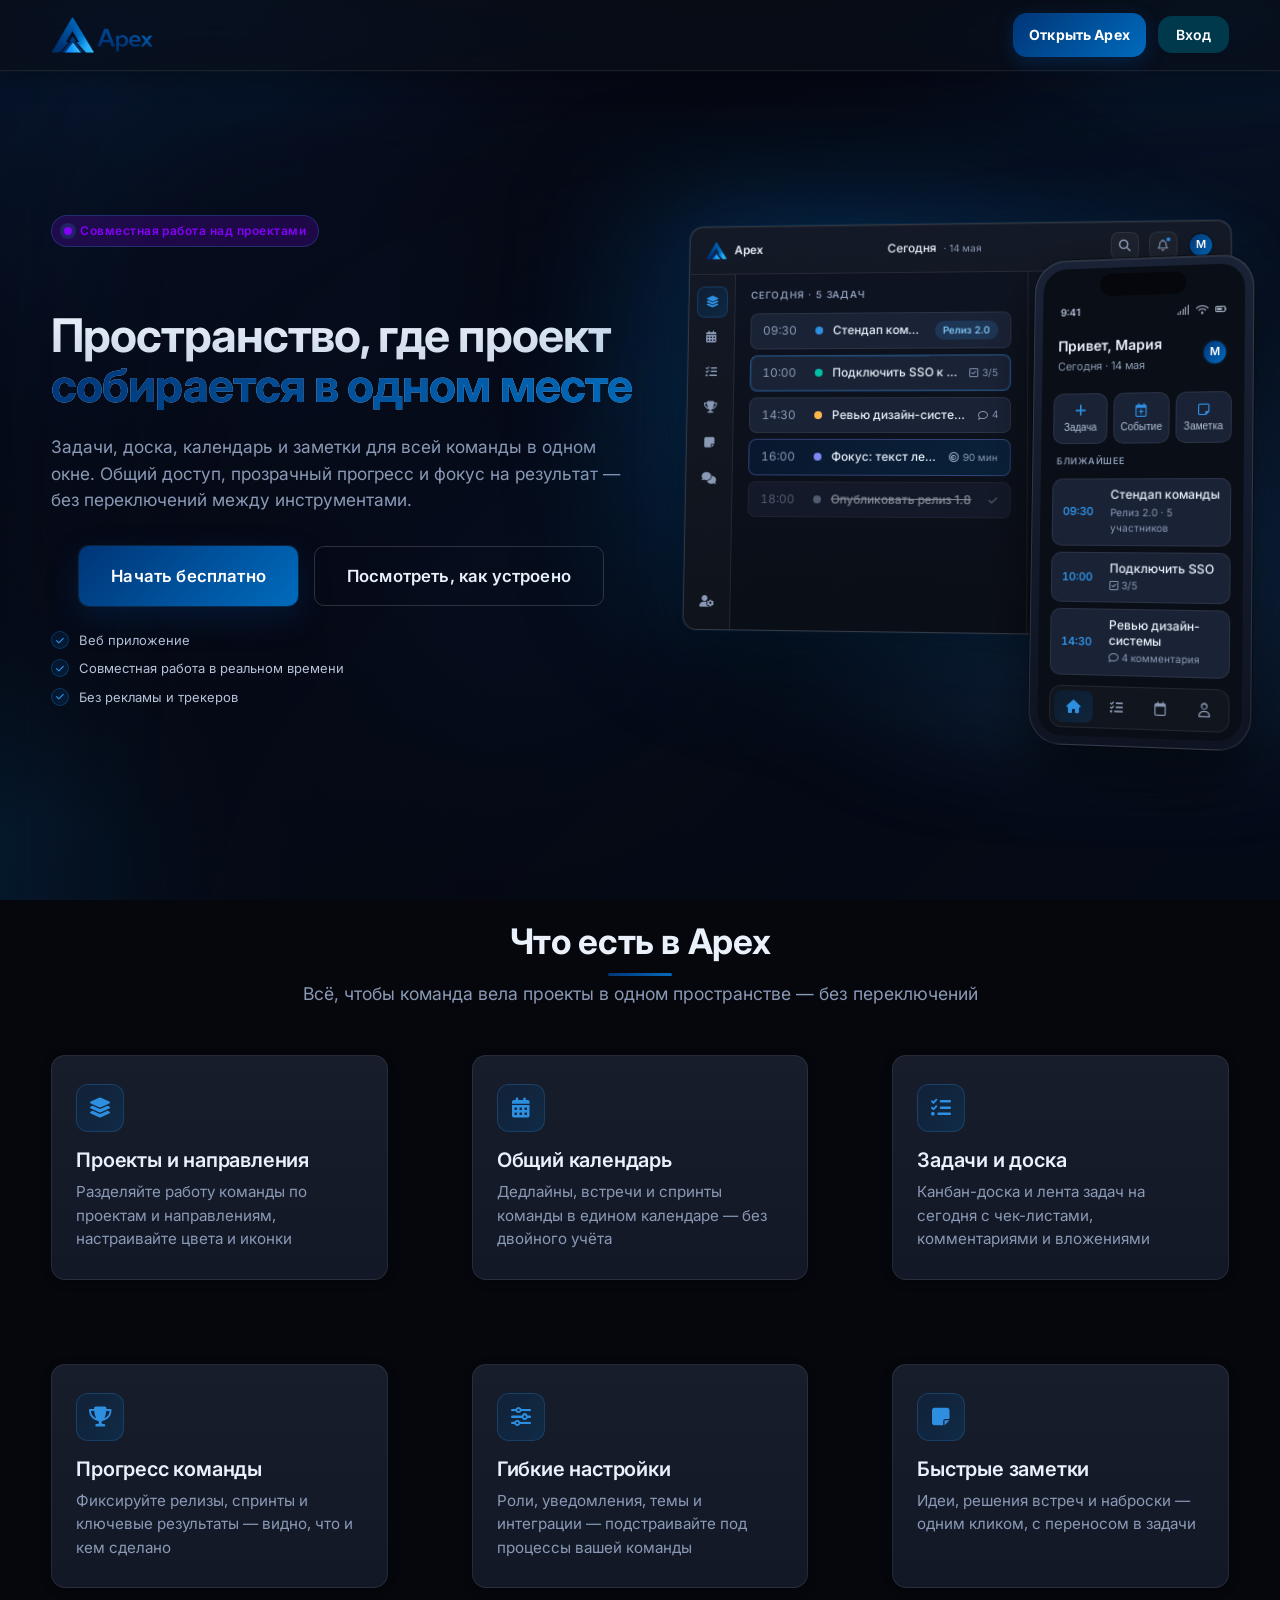
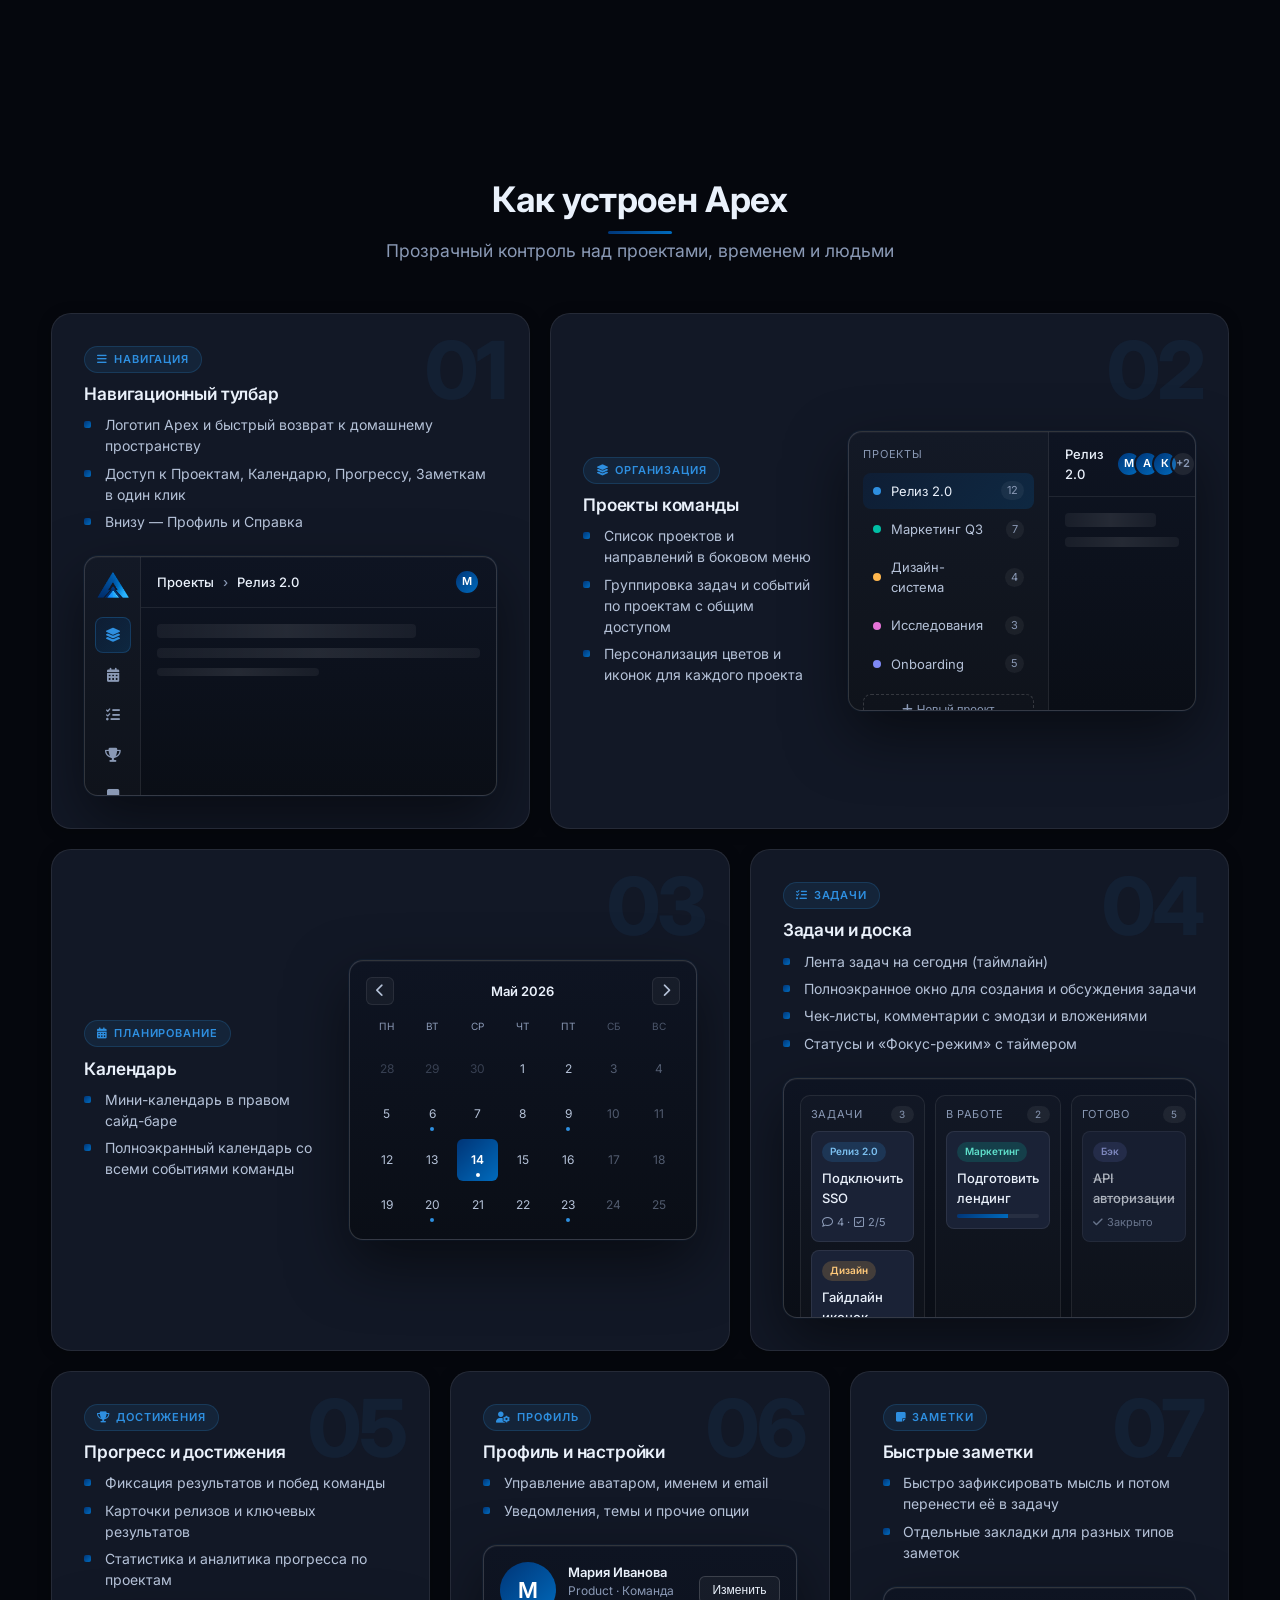
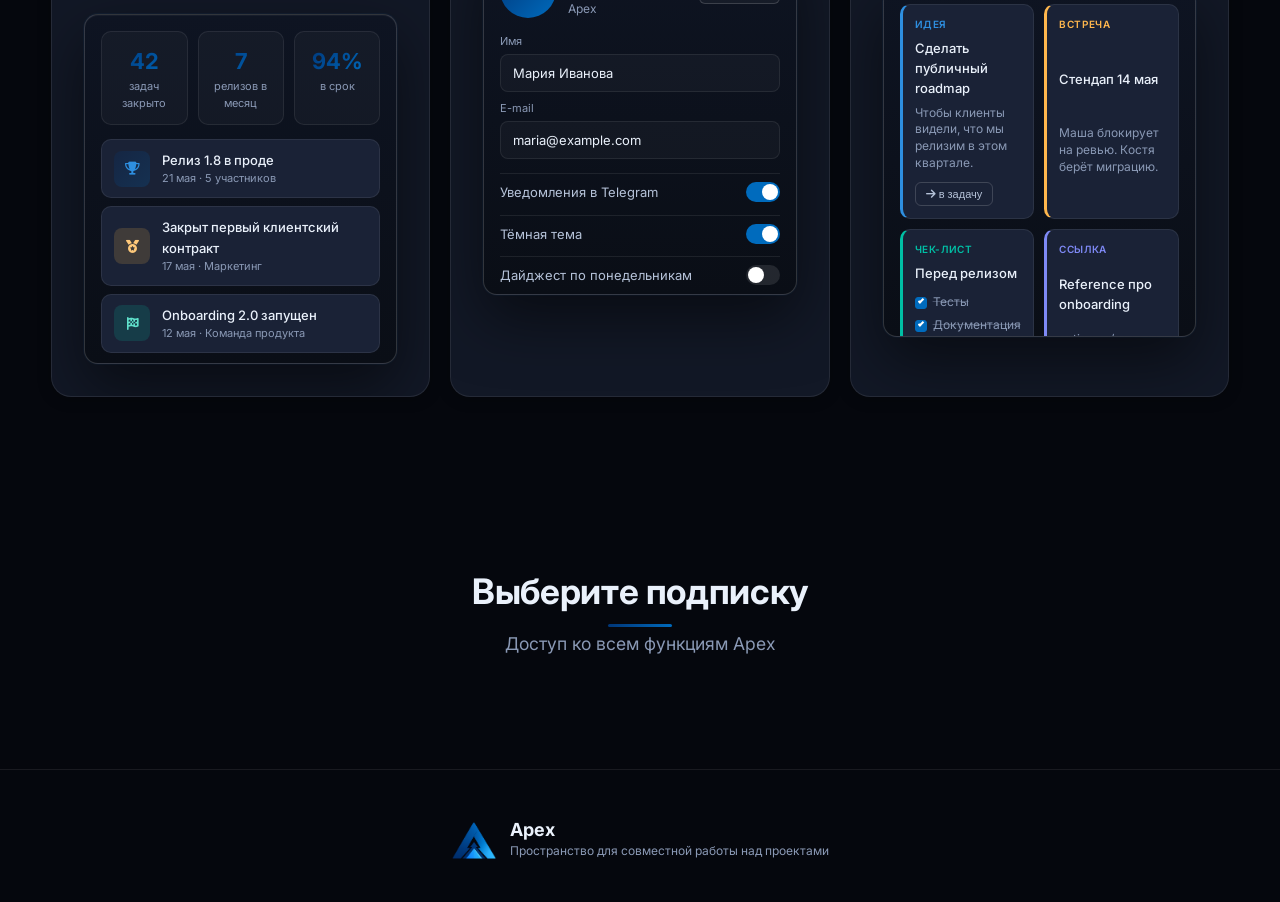
==== commit 360ad7fb: "zaebis" ====
--- a/landing.html
+++ b/landing.html
@@ -12,7 +12,7 @@
   <!-- Open Graph / соцсети -->
   <meta property="og:type" content="website">
   <meta property="og:title" content="Apex — пространство для совместной работы над проектами">
-  <meta property="og:description" content="Задачи, доска, календарь и заметки для всей команды в одном окне. Учебный проект УУНиТ.">
+  <meta property="og:description" content="Задачи, доска, календарь и заметки для всей команды в одном окне.">
   <meta property="og:site_name" content="Apex">
   <meta property="og:locale" content="ru_RU">
   <meta property="og:image" content="assets/landing/logo-main.png">
@@ -22,21 +22,21 @@
   <link rel="preconnect" href="https://fonts.gstatic.com" crossorigin>
   <link rel="preconnect" href="https://cdnjs.cloudflare.com" crossorigin>
   <!-- preload критических ресурсов: лого + основной CSS -->
-  <link rel="preload" href="assets/landing/logo-main.png?v=20260524" as="image">
-  <link rel="preload" href="styles/landing/styles.css?v=20260524" as="style">
+  <link rel="preload" href="assets/landing/logo-main.png?v=20260621" as="image">
+  <link rel="preload" href="styles/landing/styles.css?v=20260621" as="style">
   <link
     href="https://fonts.googleapis.com/css2?family=Inter:ital,opsz,wght@0,14..32,100..900;1,14..32,100..900&display=swap"
     rel="stylesheet">
   <link rel="stylesheet" href="https://cdnjs.cloudflare.com/ajax/libs/font-awesome/6.4.0/css/all.min.css">
-  <link rel="stylesheet" href="styles/landing/styles.css?v=20260524">
-  <link rel="stylesheet" href="styles/about/styles.css?v=20260524">
-  <link rel="stylesheet" href="styles/landing/auth.css?v=20260524">
-  <link rel="stylesheet" href="styles/planer/info.css?v=20260524">
-  <link rel="stylesheet" href="styles/chat-poput.css?v=20260524">
+  <link rel="stylesheet" href="styles/landing/styles.css?v=20260621">
+  <link rel="stylesheet" href="styles/about/styles.css?v=20260621">
+  <link rel="stylesheet" href="styles/landing/auth.css?v=20260621">
+  <link rel="stylesheet" href="styles/planer/info.css?v=20260621">
+  <link rel="stylesheet" href="styles/chat-poput.css?v=20260621">
   <!-- TODO[apex-favicon]: заменить файл на финальную иконку Apex и переименовать в assets/planer/apex-mini-light.png -->
-  <link rel="icon" href="assets/planer/Vinc-mini-light.png?v=20260524" type="image/png">
-  <link rel="apple-touch-icon" href="assets/planer/Vinc-mini-light.png?v=20260524">
-  <link rel="shortcut icon" href="assets/planer/Vinc-mini-light.png?v=20260524">
+  <link rel="icon" href="assets/planer/Vinc-mini-light.png?v=20260621" type="image/png">
+  <link rel="apple-touch-icon" href="assets/planer/Vinc-mini-light.png?v=20260621">
+  <link rel="shortcut icon" href="assets/planer/Vinc-mini-light.png?v=20260621">
   <!-- Yandex.Metrika counter -->
   <script type="text/javascript">
     (function (m, e, t, r, i, k, a) {
@@ -64,22 +64,22 @@
   <!-- Модальное окно входа -->
   <div id="loginModal" class="modal">
     <div class="auth-content">
-      <h2>Войдите в аккаунт</h2>
+      <h2 data-i18n="login_title">Войдите в аккаунт</h2>
       <form id="loginForm">
         <div class="auth-group">
-          <label for="loginEmail">Введите почту:</label>
-          <input type="email" id="loginEmail" required placeholder="Введите свою почту">
+          <label for="loginEmail" data-i18n="login_email_label">Введите почту:</label>
+          <input type="email" id="loginEmail" required placeholder="Введите свою почту" data-i18n-placeholder="login_email_placeholder">
         </div>
         <div class="auth-group">
-          <label for="loginPassword">Введите пароль:</label>
-          <input type="password" id="loginPassword" required placeholder="Введите пароль">
+          <label for="loginPassword" data-i18n="login_pass_label">Введите пароль:</label>
+          <input type="password" id="loginPassword" required placeholder="Введите пароль" data-i18n-placeholder="login_pass_placeholder">
           <div class="forgot-password-link">
-            <a href="#" class="switch-to-forgot">Забыли пароль?</a>
-          </div>
-        </div>
-        <button type="submit" class="btn-in">Войти</button>
+            <a href="#" class="switch-to-forgot" data-i18n="login_forgot">Забыли пароль?</a>
+          </div>
+        </div>
+        <button type="submit" class="btn-in" data-i18n="login_btn">Войти</button>
         <div class="auth-footer">
-          Нет аккаунта? <a href="#" class="switch-to-register">Зарегистрироваться</a>
+          <span data-i18n="login_no_acc">Нет аккаунта?</span> <a href="#" class="switch-to-register" data-i18n="login_register_link">Зарегистрироваться</a>
         </div>
       </form>
     </div>
@@ -88,15 +88,15 @@
   <!-- Модальное окно восстановления пароля -->
   <div id="forgotPasswordModal" class="modal">
     <div class="auth-content">
-      <h2>Восстановление пароля</h2>
+      <h2 data-i18n="forgot_title">Восстановление пароля</h2>
       <form id="forgotPasswordForm">
         <div class="auth-group">
-          <label for="forgotEmail">Введите вашу почту:</label>
-          <input type="email" id="forgotEmail" required placeholder="Введите почту для восстановления">
-        </div>
-        <button type="submit" class="btn-in">Восстановить пароль</button>
+          <label for="forgotEmail" data-i18n="forgot_email_label">Введите вашу почту:</label>
+          <input type="email" id="forgotEmail" required placeholder="Введите почту для восстановления" data-i18n-placeholder="forgot_email_placeholder">
+        </div>
+        <button type="submit" class="btn-in" data-i18n="forgot_btn">Восстановить пароль</button>
         <div class="auth-footer">
-          <a href="#" class="switch-to-login">Вернуться ко входу</a>
+          <a href="#" class="switch-to-login" data-i18n="forgot_back">Вернуться ко входу</a>
         </div>
       </form>
     </div>
@@ -105,45 +105,43 @@
   <!-- Модальное окно регистрации -->
   <div id="registerModal" class="modal">
     <div class="auth-content">
-      <h2>Регистрация</h2>
+      <h2 data-i18n="reg_title">Регистрация</h2>
       <form id="registerForm">
         <div class="auth-group">
-          <label for="registerName">Имя:</label>
-          <input type="text" id="registerName" required placeholder="Введите имя">
+          <label for="registerName" data-i18n="reg_name_label">Имя:</label>
+          <input type="text" id="registerName" required placeholder="Введите имя" data-i18n-placeholder="reg_name_placeholder">
         </div>
         <div class="auth-group">
-          <label for="registerEmail">E-mail:</label>
-          <input type="email" id="registerEmail" required placeholder="Введите почту">
+          <label for="registerEmail" data-i18n="reg_email_label">E-mail:</label>
+          <input type="email" id="registerEmail" required placeholder="Введите почту" data-i18n-placeholder="reg_email_placeholder">
         </div>
         <div class="auth-group">
-          <label for="registerPassword">Пароль:</label>
-          <input type="password" id="registerPassword" required placeholder="Введите пароль">
+          <label for="registerPassword" data-i18n="reg_pass_label">Пароль:</label>
+          <input type="password" id="registerPassword" required placeholder="Введите пароль" data-i18n-placeholder="reg_pass_placeholder">
         </div>
         <div class="auth-group">
-          <label for="registerConfirmPassword">Подтверждение пароля</label>
-          <input type="password" id="registerConfirmPassword" required placeholder="Повторите пароль">
+          <label for="registerConfirmPassword" data-i18n="reg_confirm_label">Подтверждение пароля</label>
+          <input type="password" id="registerConfirmPassword" required placeholder="Повторите пароль" data-i18n-placeholder="reg_confirm_placeholder">
         </div>
 
         <div class="auth-agreements">
           <div class="auth-agreement">
             <input type="checkbox" id="agreeLicense" name="agreeLicense" required>
             <label for="agreeLicense">
-              Я согласен(а) с <a href="license.html" class="open-agreement-modal" data-modal="agreement">Лицензионным
-                соглашением</a>
+              <span data-i18n="reg_agree_pre">Я согласен(а) с</span> <a href="license.html" class="open-agreement-modal" data-modal="agreement" data-i18n="reg_agree_license_link">Лицензионным соглашением</a>
             </label>
           </div>
           <div class="auth-agreement">
             <input type="checkbox" id="agreePrivacy" name="agreePrivacy" required>
             <label for="agreePrivacy">
-              Я прочитал(а) и согласен(а) с <a href="privacy.html" class="open-agreement-modal"
-                data-modal="privacy">Политикой конфиденциальности</a>
+              <span data-i18n="reg_agree_privacy_pre">Я прочитал(а) и согласен(а) с</span> <a href="privacy.html" class="open-agreement-modal" data-modal="privacy" data-i18n="reg_agree_privacy_link">Политикой конфиденциальности</a>
             </label>
           </div>
         </div>
 
-        <button type="submit" class="btn-in">Создать аккаунт</button>
+        <button type="submit" class="btn-in" data-i18n="reg_btn">Создать аккаунт</button>
         <div class="auth-footer">
-          Уже есть аккаунт? <a href="#" class="switch-to-login">Войти</a>
+          <span data-i18n="reg_have_acc">Уже есть аккаунт?</span> <a href="#" class="switch-to-login" data-i18n="reg_login_link">Войти</a>
         </div>
       </form>
     </div>
@@ -153,16 +151,15 @@
   <div id="paymentModal" class="payment-modal">
     <div class="payment-modal-content">
       <span class="close-payment-modal" id="close-payment-modal-button">&times;</span>
-      <h2>Оформление подписки</h2>
+      <h2 data-i18n="payment_title">Оформление подписки</h2>
 
       <div class="payment-plans">
         <!-- Контент будет сгенерирован динамически -->
       </div>
 
       <div class="payment-footer">
-        <p class="payment-terms">Нажимая кнопку, вы соглашаетесь с <a href="license.html" class="modal-link"
-            data-modal="agreement">условиями подписки</a></p>
-        <button id="confirmPayment" class="btn-payment">Оплатить</button>
+        <p class="payment-terms"><span data-i18n="payment_terms_pre">Нажимая кнопку, вы соглашаетесь с</span> <a href="license.html" class="modal-link" data-modal="agreement" data-i18n="payment_terms_link">условиями подписки</a></p>
+        <button id="confirmPayment" class="btn-payment" data-i18n="payment_btn">Оплатить</button>
       </div>
     </div>
   </div>
@@ -170,21 +167,20 @@
   <header class="header">
     <nav class="container nav">
       <a href="landing.html" class="logo-link" aria-label="Apex — на главную">
-        <img class="logo" src="assets/landing/logo-main.png?v=20260524" alt="Apex">
+        <img class="logo" src="assets/landing/logo-main.png?v=20260621" alt="Apex">
       </a>
       <div class="header-actions">
-        <a class="btn btn--header light-btn go-to-planer-btn">Открыть Apex</a>
-
+        <a class="btn btn--header light-btn go-to-planer-btn" data-i18n="header_open_app">Открыть Apex</a>
         <div class="auth-dropdown">
           <button class="auth-btn" aria-label="Меню аккаунта">
-            <div class="profile-avatar">Вход</div>
+            <div class="profile-avatar" data-i18n="header_auth_entry">Вход</div>
           </button>
           <div class="auth-dropdown-content">
             <div class="auth-dropdown-header">
               <div class="dropdown-avatar">Г</div>
               <div class="dropdown-user-info">
-                <div class="dropdown-username">Гость</div>
-                <div class="dropdown-email">Не авторизован</div>
+                <div class="dropdown-username" data-i18n="header_dropdown_guest">Гость</div>
+                <div class="dropdown-email" data-i18n="header_dropdown_not_auth">Не авторизован</div>
               </div>
             </div>
             <div class="auth-dropdown-divider"></div>
@@ -194,7 +190,7 @@
                 <polyline points="10 17 15 12 10 7"></polyline>
                 <line x1="15" y1="12" x2="3" y2="12"></line>
               </svg>
-              <span>Войти</span>
+              <span data-i18n="header_dropdown_login">Войти</span>
             </a>
             <a href="#" class="auth-dropdown-item register-btn">
               <svg viewBox="0 0 24 24" width="18" height="18" fill="none" stroke="currentColor" stroke-width="2">
@@ -203,7 +199,7 @@
                 <line x1="20" y1="8" x2="20" y2="14"></line>
                 <line x1="23" y1="11" x2="17" y2="11"></line>
               </svg>
-              <span>Регистрация</span>
+              <span data-i18n="header_dropdown_register">Регистрация</span>
             </a>
             <a href="#" class="auth-dropdown-item logout-btn" style="display: none;">
               <svg viewBox="0 0 24 24" width="18" height="18" fill="none" stroke="currentColor" stroke-width="2">
@@ -211,7 +207,7 @@
                 <polyline points="16 17 21 12 16 7"></polyline>
                 <line x1="21" y1="12" x2="9" y2="12"></line>
               </svg>
-              <span>Выйти</span>
+              <span data-i18n="header_dropdown_logout">Выйти</span>
             </a>
           </div>
         </div>
@@ -221,26 +217,27 @@
 
   <main>
 
+    <!-- ── Hero ── -->
     <section class="hero-container container">
       <div class="hero-content">
         <div class="hero-text">
           <span class="hero-eyebrow">
             <span class="hero-eyebrow__dot" aria-hidden="true"></span>
-            Учебный проект УУНиТ
+            <span data-i18n="hero_eyebrow">Совместная работа над проектами</span>
           </span>
-          <h1>Пространство, где проект <span class="hero-accent">собирается&nbsp;в&nbsp;одном&nbsp;месте</span></h1>
-          <p class="hero-subtitle">
+          <h1 data-i18n-html="hero_h1_html">Пространство, где проект <span class="hero-accent">собирается&nbsp;в&nbsp;одном&nbsp;месте</span></h1>
+          <p class="hero-subtitle" data-i18n="hero_subtitle">
             Задачи, доска, календарь и заметки для всей команды в одном окне. Общий доступ,
             прозрачный прогресс и фокус на результат — без переключений между инструментами.
           </p>
           <div class="cta-buttons">
-            <a class="btn btn--primary btn--large go-to-planer-btn">Начать бесплатно</a>
-            <a href="#detailed-features" class="btn btn--secondary btn--large">Посмотреть, как устроено</a>
+            <a class="btn btn--primary btn--large go-to-planer-btn" data-i18n="hero_start_btn">Начать бесплатно</a>
+            <a href="#detailed-features" class="btn btn--secondary btn--large" data-i18n="hero_how_btn">Посмотреть, как устроено</a>
           </div>
           <ul class="hero-bullets">
-            <li><i class="fas fa-check"></i> Веб и мобильное приложение</li>
-            <li><i class="fas fa-check"></i> Совместная работа в реальном времени</li>
-            <li><i class="fas fa-check"></i> Без рекламы и трекеров</li>
+            <li><i class="fas fa-check"></i> <span data-i18n="hero_bullet_web">Веб приложение</span></li>
+            <li><i class="fas fa-check"></i> <span data-i18n="hero_bullet_sync">Совместная работа в реальном времени</span></li>
+            <li><i class="fas fa-check"></i> <span data-i18n="hero_bullet_clean">Без рекламы и трекеров</span></li>
           </ul>
         </div>
 
@@ -399,462 +396,421 @@
       </div>
     </section>
 
+    <!-- ── Быстрые преимущества ── -->
     <section id="features" class="features container">
       <div class="features__header">
-        <h2 class="section-title">Что есть в Apex</h2>
-        <p class="section-subtitle">Всё, чтобы команда вела проекты в одном пространстве — без переключений</p>
+        <h2 class="section-title" data-i18n="features_title">Что есть в Apex</h2>
+        <p class="section-subtitle" data-i18n="features_subtitle">Всё, чтобы команда вела проекты в одном пространстве — без переключений</p>
       </div>
       <div class="features__grid">
         <div class="feature-card">
-          <div class="feature-icon">
-            <i class="fas fa-layer-group"></i>
-          </div>
-          <h3>Проекты и направления</h3>
-          <p>Разделяйте работу команды по проектам и направлениям, настраивайте цвета и иконки</p>
+          <div class="feature-icon"><i class="fas fa-layer-group"></i></div>
+          <h3 data-i18n="feat1_title">Проекты и направления</h3>
+          <p data-i18n="feat1_body">Разделяйте работу команды по проектам и направлениям, настраивайте цвета и иконки</p>
         </div>
         <div class="feature-card">
-          <div class="feature-icon">
-            <i class="fas fa-calendar-alt"></i>
-          </div>
-          <h3>Общий календарь</h3>
-          <p>Дедлайны, встречи и спринты команды в едином календаре — без двойного учёта</p>
+          <div class="feature-icon"><i class="fas fa-calendar-alt"></i></div>
+          <h3 data-i18n="feat2_title">Общий календарь</h3>
+          <p data-i18n="feat2_body">Дедлайны, встречи и спринты команды в едином календаре — без двойного учёта</p>
         </div>
         <div class="feature-card">
-          <div class="feature-icon">
-            <i class="fas fa-tasks"></i>
-          </div>
-          <h3>Задачи и доска</h3>
-          <p>Канбан-доска и лента задач на сегодня с чек-листами, комментариями и вложениями</p>
+          <div class="feature-icon"><i class="fas fa-tasks"></i></div>
+          <h3 data-i18n="feat3_title">Задачи и доска</h3>
+          <p data-i18n="feat3_body">Канбан-доска и лента задач на сегодня с чек-листами, комментариями и вложениями</p>
         </div>
         <div class="feature-card">
-          <div class="feature-icon">
-            <i class="fas fa-trophy"></i>
-          </div>
-          <h3>Прогресс команды</h3>
-          <p>Фиксируйте релизы, спринты и ключевые результаты — видно, что и кем сделано</p>
+          <div class="feature-icon"><i class="fas fa-trophy"></i></div>
+          <h3 data-i18n="feat4_title">Прогресс команды</h3>
+          <p data-i18n="feat4_body">Фиксируйте релизы, спринты и ключевые результаты — видно, что и кем сделано</p>
         </div>
         <div class="feature-card">
-          <div class="feature-icon">
-            <i class="fas fa-sliders-h"></i>
-          </div>
-          <h3>Гибкие настройки</h3>
-          <p>Роли, уведомления, темы и интеграции — подстраивайте под процессы вашей команды</p>
+          <div class="feature-icon"><i class="fas fa-sliders-h"></i></div>
+          <h3 data-i18n="feat5_title">Гибкие настройки</h3>
+          <p data-i18n="feat5_body">Роли, уведомления, темы и интеграции — подстраивайте под процессы вашей команды</p>
         </div>
         <div class="feature-card">
-          <div class="feature-icon">
-            <i class="fas fa-sticky-note"></i>
-          </div>
-          <h3>Быстрые заметки</h3>
-          <p>Идеи, решения встреч и наброски — одним кликом, с переносом в задачи</p>
+          <div class="feature-icon"><i class="fas fa-sticky-note"></i></div>
+          <h3 data-i18n="feat6_title">Быстрые заметки</h3>
+          <p data-i18n="feat6_body">Идеи, решения встреч и наброски — одним кликом, с переносом в задачи</p>
         </div>
       </div>
     </section>
 
+    <!-- ── Подробные возможности — bento ── -->
     <section id="detailed-features" class="detailed-features container">
       <div class="features__header">
-        <h2 class="section-title">Как устроен Apex</h2>
-        <p class="section-subtitle">Прозрачный контроль над проектами, временем и людьми</p>
+        <h2 class="section-title" data-i18n="df_title">Как устроен Apex</h2>
+        <p class="section-subtitle" data-i18n="df_subtitle">Прозрачный контроль над проектами, временем и людьми</p>
       </div>
 
-      <div class="feature-detail">
-        <div class="feature-detail__content">
-          <h3>Навигационный тулбар</h3>
-          <ul>
-            <li>Логотип Apex и быстрый возврат к домашнему пространству</li>
-            <li>Доступ к Проектам, Календарю, Прогрессу, Заметкам и Чату в один клик</li>
-            <li>Внизу — Профиль и Справка</li>
-          </ul>
-        </div>
-        <div class="feature-detail__mock" aria-hidden="true">
-          <div class="app-mock">
-            <div class="app-mock__body app-mock__body--toolbar">
-              <nav class="mock-toolbar">
-                <div class="mock-toolbar__logo"><img src="assets/landing/favicon.png" alt="Apex" style="width: 100%; height: 100%; object-fit: contain;"></div>
-                <div class="mock-toolbar__group">
-                  <button class="mock-toolbar__icon is-active" title="Проекты"><i class="fas fa-layer-group"></i></button>
-                  <button class="mock-toolbar__icon" title="Календарь"><i class="fas fa-calendar-alt"></i></button>
-                  <button class="mock-toolbar__icon" title="Задачи"><i class="fas fa-tasks"></i></button>
-                  <button class="mock-toolbar__icon" title="Прогресс"><i class="fas fa-trophy"></i></button>
-                  <button class="mock-toolbar__icon" title="Заметки"><i class="fas fa-sticky-note"></i></button>
-                  <button class="mock-toolbar__icon" title="Чат"><i class="fas fa-comments"></i></button>
-                </div>
-                <div class="mock-toolbar__group mock-toolbar__group--bottom">
-                  <button class="mock-toolbar__icon" title="Профиль"><i class="fas fa-user-cog"></i></button>
-                  <button class="mock-toolbar__icon" title="Справка"><i class="fas fa-circle-info"></i></button>
-                </div>
-              </nav>
-              <div class="mock-pane">
-                <div class="mock-pane__header">
-                  <div class="mock-crumb">Проекты <span>›</span> Релиз 2.0</div>
-                  <div class="mock-avatar">М</div>
-                </div>
-                <div class="mock-pane__body">
-                  <div class="mock-skeleton mock-skeleton--lg"></div>
-                  <div class="mock-skeleton"></div>
-                  <div class="mock-skeleton mock-skeleton--sm"></div>
-                </div>
-              </div>
-            </div>
-          </div>
-        </div>
-      </div>
-
-      <div class="feature-detail reverse">
-        <div class="feature-detail__content">
-          <h3>Проекты команды</h3>
-          <ul>
-            <li>Список проектов и направлений в боковом меню</li>
-            <li>Группировка задач и событий по проектам с общим доступом</li>
-            <li>Персонализация цветов и иконок для каждого проекта</li>
-          </ul>
-        </div>
-        <div class="feature-detail__mock" aria-hidden="true">
-          <div class="app-mock">
-            <div class="app-mock__body">
-              <aside class="mock-side">
-                <div class="mock-side__title">Проекты</div>
-                <ul class="mock-side__list">
-                  <li class="is-active"><span class="dot" style="background:#2E8FE0"></span>Релиз 2.0<span class="count">12</span></li>
-                  <li><span class="dot" style="background:#00BFA5"></span>Маркетинг Q3<span class="count">7</span></li>
-                  <li><span class="dot" style="background:#FFB74D"></span>Дизайн-система<span class="count">4</span></li>
-                  <li><span class="dot" style="background:#E573D7"></span>Исследования<span class="count">3</span></li>
-                  <li><span class="dot" style="background:#7E89F5"></span>Onboarding<span class="count">5</span></li>
-                </ul>
-                <button class="mock-side__add"><i class="fas fa-plus"></i> Новый проект</button>
-              </aside>
-              <div class="mock-pane">
-                <div class="mock-pane__header">
-                  <div class="mock-crumb">Релиз 2.0</div>
-                  <div class="mock-people">
-                    <span class="mock-avatar">М</span>
-                    <span class="mock-avatar">A</span>
-                    <span class="mock-avatar">К</span>
-                    <span class="mock-avatar mock-avatar--more">+2</span>
-                  </div>
-                </div>
-                <div class="mock-pane__body">
-                  <div class="mock-skeleton mock-skeleton--lg"></div>
-                  <div class="mock-skeleton"></div>
-                </div>
-              </div>
-            </div>
-          </div>
-        </div>
-      </div>
-
-      <div class="feature-detail">
-        <div class="feature-detail__content">
-          <h3>Календарь</h3>
-          <ul>
-            <li>Мини-календарь в правом сайд-баре</li>
-            <li>Полноэкранный календарь со всеми событиями команды</li>
-          </ul>
-        </div>
-        <div class="feature-detail__mock" aria-hidden="true">
-          <div class="app-mock">
-            <div class="app-mock__body app-mock__body--pad">
-              <div class="mock-cal">
-                <div class="mock-cal__header">
-                  <button class="mock-icon-btn"><i class="fas fa-chevron-left"></i></button>
-                  <div class="mock-cal__title">Май 2026</div>
-                  <button class="mock-icon-btn"><i class="fas fa-chevron-right"></i></button>
-                </div>
-                <div class="mock-cal__week">
-                  <span>Пн</span><span>Вт</span><span>Ср</span><span>Чт</span><span>Пт</span><span class="mock-cal__off">Сб</span><span class="mock-cal__off">Вс</span>
-                </div>
-                <div class="mock-cal__grid">
-                  <span class="dim">28</span><span class="dim">29</span><span class="dim">30</span><span>1</span><span>2</span><span class="off">3</span><span class="off">4</span>
-                  <span>5</span><span class="has-evt">6</span><span>7</span><span>8</span><span class="has-evt">9</span><span class="off">10</span><span class="off">11</span>
-                  <span>12</span><span>13</span><span class="has-evt today">14</span><span>15</span><span>16</span><span class="off">17</span><span class="off">18</span>
-                  <span>19</span><span class="has-evt">20</span><span>21</span><span>22</span><span class="has-evt">23</span><span class="off">24</span><span class="off">25</span>
-                  <span>26</span><span>27</span><span>28</span><span>29</span><span>30</span><span class="off">31</span><span class="dim off">1</span>
-                </div>
-                <div class="mock-cal__events">
-                  <div class="mock-event"><span class="mock-event__dot" style="background:#2E8FE0"></span>10:00 · Стендап команды</div>
-                  <div class="mock-event"><span class="mock-event__dot" style="background:#FFB74D"></span>14:30 · Ревью дизайн-системы</div>
-                </div>
-              </div>
-            </div>
-          </div>
-        </div>
-      </div>
-
-      <div class="feature-detail reverse">
-        <div class="feature-detail__content">
-          <h3>Задачи и доска</h3>
-          <ul>
-            <li>Лента задач на сегодня (таймлайн)</li>
-            <li>Полноэкранное окно для создания и обсуждения задачи</li>
-            <li>Чек-листы, комментарии с эмодзи и вложениями</li>
-            <li>Статусы и «Фокус-режим» с таймером</li>
-          </ul>
-        </div>
-        <div class="feature-detail__mock" aria-hidden="true">
-          <div class="app-mock">
-            <div class="app-mock__body app-mock__body--pad">
-              <div class="mock-board">
-                <div class="mock-col">
-                  <div class="mock-col__title">К выполнению <span>3</span></div>
-                  <div class="mock-card">
-                    <div class="mock-card__tag" style="background:rgba(46,143,224,.18); color:#7CC0F0">Релиз 2.0</div>
-                    <div class="mock-card__title">Подключить SSO</div>
-                    <div class="mock-card__meta"><i class="far fa-comment"></i> 4 · <i class="far fa-check-square"></i> 2/5</div>
-                  </div>
-                  <div class="mock-card">
-                    <div class="mock-card__tag" style="background:rgba(255,183,77,.18); color:#FFC97A">Дизайн</div>
-                    <div class="mock-card__title">Гайдлайн иконок</div>
-                    <div class="mock-card__meta"><i class="far fa-clock"></i> 23 мая</div>
-                  </div>
-                </div>
-                <div class="mock-col">
-                  <div class="mock-col__title">В работе <span>2</span></div>
-                  <div class="mock-card is-progress">
-                    <div class="mock-card__tag" style="background:rgba(0,191,165,.18); color:#5FE0CB">Маркетинг</div>
-                    <div class="mock-card__title">Подготовить лендинг</div>
-                    <div class="mock-card__progress"><span style="width:62%"></span></div>
-                  </div>
-                </div>
-                <div class="mock-col">
-                  <div class="mock-col__title">Готово <span>5</span></div>
-                  <div class="mock-card mock-card--done">
-                    <div class="mock-card__tag" style="background:rgba(126,137,245,.18); color:#A7B2F9">Бэк</div>
-                    <div class="mock-card__title">API авторизации</div>
-                    <div class="mock-card__meta"><i class="fas fa-check"></i> Закрыто</div>
-                  </div>
-                </div>
-              </div>
-            </div>
-          </div>
-        </div>
-      </div>
-
-
-
-      <div class="feature-detail reverse">
-        <div class="feature-detail__content">
-          <h3>Прогресс и достижения</h3>
-          <ul>
-            <li>Фиксация результатов и побед команды</li>
-            <li>Карточки релизов и ключевых результатов</li>
-            <li>Статистика и аналитика прогресса по проектам</li>
-          </ul>
-        </div>
-        <div class="feature-detail__mock" aria-hidden="true">
-          <div class="app-mock">
-            <div class="app-mock__body app-mock__body--pad">
-              <div class="mock-stats">
-                <div class="mock-stat">
-                  <div class="mock-stat__num">42</div>
-                  <div class="mock-stat__label">задач закрыто</div>
-                </div>
-                <div class="mock-stat">
-                  <div class="mock-stat__num">7</div>
-                  <div class="mock-stat__label">релизов в месяц</div>
-                </div>
-                <div class="mock-stat">
-                  <div class="mock-stat__num">94%</div>
-                  <div class="mock-stat__label">в срок</div>
-                </div>
-              </div>
-              <div class="mock-wins">
-                <div class="mock-win">
-                  <div class="mock-win__icon"><i class="fas fa-trophy"></i></div>
-                  <div>
-                    <div class="mock-win__title">Релиз 1.8 в проде</div>
-                    <div class="mock-win__sub">21 мая · 5 участников</div>
-                  </div>
-                </div>
-                <div class="mock-win">
-                  <div class="mock-win__icon" style="background:rgba(255,183,77,.16); color:#FFC97A"><i class="fas fa-medal"></i></div>
-                  <div>
-                    <div class="mock-win__title">Закрыт первый клиентский контракт</div>
-                    <div class="mock-win__sub">17 мая · Маркетинг</div>
-                  </div>
-                </div>
-                <div class="mock-win">
-                  <div class="mock-win__icon" style="background:rgba(0,191,165,.16); color:#5FE0CB"><i class="fas fa-flag-checkered"></i></div>
-                  <div>
-                    <div class="mock-win__title">Onboarding 2.0 запущен</div>
-                    <div class="mock-win__sub">12 мая · Команда продукта</div>
-                  </div>
-                </div>
-              </div>
-            </div>
-          </div>
-        </div>
-      </div>
-
-      <div class="feature-detail">
-        <div class="feature-detail__content">
-          <h3>Профиль и настройки</h3>
-          <ul>
-            <li>Управление аватаром, именем и email</li>
-            <li>Уведомления, темы и прочие опции</li>
-          </ul>
-        </div>
-        <div class="feature-detail__mock" aria-hidden="true">
-          <div class="app-mock">
-            <div class="app-mock__body app-mock__body--pad">
-              <div class="mock-profile">
-                <div class="mock-profile__head">
-                  <div class="mock-profile__avatar">М</div>
-                  <div>
-                    <div class="mock-profile__name">Мария Иванова</div>
-                    <div class="mock-profile__role">Product · Команда Apex</div>
-                  </div>
-                  <button class="mock-btn">Изменить</button>
-                </div>
-                <div class="mock-form">
-                  <label>Имя
-                    <div class="mock-input">Мария Иванова</div>
-                  </label>
-                  <label>E-mail
-                    <div class="mock-input">maria@example.com</div>
-                  </label>
-                </div>
-                <div class="mock-toggles">
-                  <div class="mock-toggle">
-                    <span>Уведомления в Telegram</span>
-                    <span class="mock-switch is-on"><i></i></span>
-                  </div>
-                  <div class="mock-toggle">
-                    <span>Тёмная тема</span>
-                    <span class="mock-switch is-on"><i></i></span>
-                  </div>
-                  <div class="mock-toggle">
-                    <span>Дайджест по понедельникам</span>
-                    <span class="mock-switch"><i></i></span>
-                  </div>
-                </div>
-              </div>
-            </div>
-          </div>
-        </div>
-      </div>
-
-      <div class="feature-detail reverse">
-        <div class="feature-detail__content">
-          <h3>Быстрые заметки</h3>
-          <ul>
-            <li>Быстро зафиксировать мысль и потом перенести её в задачу</li>
-            <li>Отдельные закладки для разных типов заметок</li>
-          </ul>
-        </div>
-        <div class="feature-detail__mock" aria-hidden="true">
-          <div class="app-mock">
-            <div class="app-mock__body app-mock__body--pad">
-              <div class="mock-notes">
-                <div class="mock-note" style="--c:#2E8FE0">
-                  <div class="mock-note__tag">Идея</div>
-                  <div class="mock-note__title">Сделать публичный roadmap</div>
-                  <div class="mock-note__body">Чтобы клиенты видели, что мы релизим в этом квартале.</div>
-                  <button class="mock-note__action"><i class="fas fa-arrow-right"></i> в задачу</button>
-                </div>
-                <div class="mock-note" style="--c:#FFB74D">
-                  <div class="mock-note__tag">Встреча</div>
-                  <div class="mock-note__title">Стендап 14 мая</div>
-                  <div class="mock-note__body">Маша блокирует на ревью. Костя берёт миграцию.</div>
-                </div>
-                <div class="mock-note" style="--c:#00BFA5">
-                  <div class="mock-note__tag">Чек-лист</div>
-                  <div class="mock-note__title">Перед релизом</div>
-                  <ul class="mock-note__check">
-                    <li class="done">Тесты</li>
-                    <li class="done">Документация</li>
-                    <li>Уведомить клиентов</li>
+      <div class="details-bento">
+
+        <!-- 1. Тулбар -->
+        <div class="detail-tile detail-tile--mid">
+          <span class="detail-tile__num">01</span>
+          <div class="detail-tile__head">
+            <span class="detail-tile__tag"><i class="fas fa-bars"></i> <span data-i18n="tile01_tag">Навигация</span></span>
+            <h3 data-i18n="tile01_title">Навигационный тулбар</h3>
+            <ul>
+              <li data-i18n="tile01_li1">Логотип Apex и быстрый возврат к домашнему пространству</li>
+              <li data-i18n="tile01_li2">Доступ к Проектам, Календарю, Прогрессу, Заметкам в один клик</li>
+              <li data-i18n="tile01_li3">Внизу — Профиль и Справка</li>
+            </ul>
+          </div>
+          <div class="detail-tile__mock" aria-hidden="true">
+            <div class="app-mock">
+              <div class="app-mock__body app-mock__body--toolbar">
+                <nav class="mock-toolbar">
+                  <div class="mock-toolbar__logo"><img src="assets/landing/favicon.png" alt="Apex" style="width: 100%; height: 100%; object-fit: contain;"></div>
+                  <div class="mock-toolbar__group">
+                    <button class="mock-toolbar__icon is-active" title="Проекты"><i class="fas fa-layer-group"></i></button>
+                    <button class="mock-toolbar__icon" title="Календарь"><i class="fas fa-calendar-alt"></i></button>
+                    <button class="mock-toolbar__icon" title="Задачи"><i class="fas fa-tasks"></i></button>
+                    <button class="mock-toolbar__icon" title="Прогресс"><i class="fas fa-trophy"></i></button>
+                    <button class="mock-toolbar__icon" title="Заметки"><i class="fas fa-sticky-note"></i></button>
+                    <button class="mock-toolbar__icon" title="Чат"><i class="fas fa-comments"></i></button>
+                  </div>
+                  <div class="mock-toolbar__group mock-toolbar__group--bottom">
+                    <button class="mock-toolbar__icon" title="Профиль"><i class="fas fa-user-cog"></i></button>
+                    <button class="mock-toolbar__icon" title="Справка"><i class="fas fa-circle-info"></i></button>
+                  </div>
+                </nav>
+                <div class="mock-pane">
+                  <div class="mock-pane__header">
+                    <div class="mock-crumb">Проекты <span>›</span> Релиз 2.0</div>
+                    <div class="mock-avatar">М</div>
+                  </div>
+                  <div class="mock-pane__body">
+                    <div class="mock-skeleton mock-skeleton--lg"></div>
+                    <div class="mock-skeleton"></div>
+                    <div class="mock-skeleton mock-skeleton--sm"></div>
+                  </div>
+                </div>
+              </div>
+            </div>
+          </div>
+        </div>
+
+        <!-- 2. Проекты -->
+        <div class="detail-tile detail-tile--wide">
+          <span class="detail-tile__num">02</span>
+          <div class="detail-tile__head">
+            <span class="detail-tile__tag"><i class="fas fa-layer-group"></i> <span data-i18n="tile02_tag">Организация</span></span>
+            <h3 data-i18n="tile02_title">Проекты команды</h3>
+            <ul>
+              <li data-i18n="tile02_li1">Список проектов и направлений в боковом меню</li>
+              <li data-i18n="tile02_li2">Группировка задач и событий по проектам с общим доступом</li>
+              <li data-i18n="tile02_li3">Персонализация цветов и иконок для каждого проекта</li>
+            </ul>
+          </div>
+          <div class="detail-tile__mock" aria-hidden="true">
+            <div class="app-mock">
+              <div class="app-mock__body">
+                <aside class="mock-side">
+                  <div class="mock-side__title">Проекты</div>
+                  <ul class="mock-side__list">
+                    <li class="is-active"><span class="dot" style="background:#2E8FE0"></span>Релиз 2.0<span class="count">12</span></li>
+                    <li><span class="dot" style="background:#00BFA5"></span>Маркетинг Q3<span class="count">7</span></li>
+                    <li><span class="dot" style="background:#FFB74D"></span>Дизайн-система<span class="count">4</span></li>
+                    <li><span class="dot" style="background:#E573D7"></span>Исследования<span class="count">3</span></li>
+                    <li><span class="dot" style="background:#7E89F5"></span>Onboarding<span class="count">5</span></li>
                   </ul>
-                </div>
-                <div class="mock-note" style="--c:#7E89F5">
-                  <div class="mock-note__tag">Ссылка</div>
-                  <div class="mock-note__title">Reference про onboarding</div>
-                  <div class="mock-note__body">notion.so/apex-onboarding</div>
-                </div>
-              </div>
-            </div>
-          </div>
-        </div>
-      </div>
+                  <button class="mock-side__add"><i class="fas fa-plus"></i> Новый проект</button>
+                </aside>
+                <div class="mock-pane">
+                  <div class="mock-pane__header">
+                    <div class="mock-crumb">Релиз 2.0</div>
+                    <div class="mock-people">
+                      <span class="mock-avatar">М</span>
+                      <span class="mock-avatar">A</span>
+                      <span class="mock-avatar">К</span>
+                      <span class="mock-avatar mock-avatar--more">+2</span>
+                    </div>
+                  </div>
+                  <div class="mock-pane__body">
+                    <div class="mock-skeleton mock-skeleton--lg"></div>
+                    <div class="mock-skeleton"></div>
+                  </div>
+                </div>
+              </div>
+            </div>
+          </div>
+        </div>
+
+        <!-- 3. Календарь -->
+        <div class="detail-tile detail-tile--wide">
+          <span class="detail-tile__num">03</span>
+          <div class="detail-tile__head">
+            <span class="detail-tile__tag"><i class="fas fa-calendar-alt"></i> <span data-i18n="tile03_tag">Планирование</span></span>
+            <h3 data-i18n="tile03_title">Календарь</h3>
+            <ul>
+              <li data-i18n="tile03_li1">Мини-календарь в правом сайд-баре</li>
+              <li data-i18n="tile03_li2">Полноэкранный календарь со всеми событиями команды</li>
+            </ul>
+          </div>
+          <div class="detail-tile__mock" aria-hidden="true">
+            <div class="app-mock">
+              <div class="app-mock__body app-mock__body--pad">
+                <div class="mock-cal">
+                  <div class="mock-cal__header">
+                    <button class="mock-icon-btn"><i class="fas fa-chevron-left"></i></button>
+                    <div class="mock-cal__title">Май 2026</div>
+                    <button class="mock-icon-btn"><i class="fas fa-chevron-right"></i></button>
+                  </div>
+                  <div class="mock-cal__week">
+                    <span>Пн</span><span>Вт</span><span>Ср</span><span>Чт</span><span>Пт</span><span class="mock-cal__off">Сб</span><span class="mock-cal__off">Вс</span>
+                  </div>
+                  <div class="mock-cal__grid">
+                    <span class="dim">28</span><span class="dim">29</span><span class="dim">30</span><span>1</span><span>2</span><span class="off">3</span><span class="off">4</span>
+                    <span>5</span><span class="has-evt">6</span><span>7</span><span>8</span><span class="has-evt">9</span><span class="off">10</span><span class="off">11</span>
+                    <span>12</span><span>13</span><span class="has-evt today">14</span><span>15</span><span>16</span><span class="off">17</span><span class="off">18</span>
+                    <span>19</span><span class="has-evt">20</span><span>21</span><span>22</span><span class="has-evt">23</span><span class="off">24</span><span class="off">25</span>
+                    <span>26</span><span>27</span><span>28</span><span>29</span><span>30</span><span class="off">31</span><span class="dim off">1</span>
+                  </div>
+                  <div class="mock-cal__events">
+                    <div class="mock-event"><span class="mock-event__dot" style="background:#2E8FE0"></span>10:00 · Стендап команды</div>
+                    <div class="mock-event"><span class="mock-event__dot" style="background:#FFB74D"></span>14:30 · Ревью дизайн-системы</div>
+                  </div>
+                </div>
+              </div>
+            </div>
+          </div>
+        </div>
+
+        <!-- 4. Задачи и доска -->
+        <div class="detail-tile detail-tile--mid">
+          <span class="detail-tile__num">04</span>
+          <div class="detail-tile__head">
+            <span class="detail-tile__tag"><i class="fas fa-tasks"></i> <span data-i18n="tile04_tag">Задачи</span></span>
+            <h3 data-i18n="tile04_title">Задачи и доска</h3>
+            <ul>
+              <li data-i18n="tile04_li1">Лента задач на сегодня (таймлайн)</li>
+              <li data-i18n="tile04_li2">Полноэкранное окно для создания и обсуждения задачи</li>
+              <li data-i18n="tile04_li3">Чек-листы, комментарии с эмодзи и вложениями</li>
+              <li data-i18n="tile04_li4">Статусы и «Фокус-режим» с таймером</li>
+            </ul>
+          </div>
+          <div class="detail-tile__mock" aria-hidden="true">
+            <div class="app-mock">
+              <div class="app-mock__body app-mock__body--pad">
+                <div class="mock-board">
+                  <div class="mock-col">
+                    <div class="mock-col__title">Задачи <span>3</span></div>
+                    <div class="mock-card">
+                      <div class="mock-card__tag" style="background:rgba(46,143,224,.18); color:#7CC0F0">Релиз 2.0</div>
+                      <div class="mock-card__title">Подключить SSO</div>
+                      <div class="mock-card__meta"><i class="far fa-comment"></i> 4 · <i class="far fa-check-square"></i> 2/5</div>
+                    </div>
+                    <div class="mock-card">
+                      <div class="mock-card__tag" style="background:rgba(255,183,77,.18); color:#FFC97A">Дизайн</div>
+                      <div class="mock-card__title">Гайдлайн иконок</div>
+                      <div class="mock-card__meta"><i class="far fa-clock"></i> 23 мая</div>
+                    </div>
+                  </div>
+                  <div class="mock-col">
+                    <div class="mock-col__title">В работе <span>2</span></div>
+                    <div class="mock-card is-progress">
+                      <div class="mock-card__tag" style="background:rgba(0,191,165,.18); color:#5FE0CB">Маркетинг</div>
+                      <div class="mock-card__title">Подготовить лендинг</div>
+                      <div class="mock-card__progress"><span style="width:62%"></span></div>
+                    </div>
+                  </div>
+                  <div class="mock-col">
+                    <div class="mock-col__title">Готово <span>5</span></div>
+                    <div class="mock-card mock-card--done">
+                      <div class="mock-card__tag" style="background:rgba(126,137,245,.18); color:#A7B2F9">Бэк</div>
+                      <div class="mock-card__title">API авторизации</div>
+                      <div class="mock-card__meta"><i class="fas fa-check"></i> Закрыто</div>
+                    </div>
+                  </div>
+                </div>
+              </div>
+            </div>
+          </div>
+        </div>
+
+        <!-- 5. Прогресс -->
+        <div class="detail-tile detail-tile--third">
+          <span class="detail-tile__num">05</span>
+          <div class="detail-tile__head">
+            <span class="detail-tile__tag"><i class="fas fa-trophy"></i> <span data-i18n="tile05_tag">Достижения</span></span>
+            <h3 data-i18n="tile05_title">Прогресс и достижения</h3>
+            <ul>
+              <li data-i18n="tile05_li1">Фиксация результатов и побед команды</li>
+              <li data-i18n="tile05_li2">Карточки релизов и ключевых результатов</li>
+              <li data-i18n="tile05_li3">Статистика и аналитика прогресса по проектам</li>
+            </ul>
+          </div>
+          <div class="detail-tile__mock" aria-hidden="true">
+            <div class="app-mock">
+              <div class="app-mock__body app-mock__body--pad">
+                <div class="mock-stats">
+                  <div class="mock-stat">
+                    <div class="mock-stat__num">42</div>
+                    <div class="mock-stat__label">задач закрыто</div>
+                  </div>
+                  <div class="mock-stat">
+                    <div class="mock-stat__num">7</div>
+                    <div class="mock-stat__label">релизов в месяц</div>
+                  </div>
+                  <div class="mock-stat">
+                    <div class="mock-stat__num">94%</div>
+                    <div class="mock-stat__label">в срок</div>
+                  </div>
+                </div>
+                <div class="mock-wins">
+                  <div class="mock-win">
+                    <div class="mock-win__icon"><i class="fas fa-trophy"></i></div>
+                    <div>
+                      <div class="mock-win__title">Релиз 1.8 в проде</div>
+                      <div class="mock-win__sub">21 мая · 5 участников</div>
+                    </div>
+                  </div>
+                  <div class="mock-win">
+                    <div class="mock-win__icon" style="background:rgba(255,183,77,.16); color:#FFC97A"><i class="fas fa-medal"></i></div>
+                    <div>
+                      <div class="mock-win__title">Закрыт первый клиентский контракт</div>
+                      <div class="mock-win__sub">17 мая · Маркетинг</div>
+                    </div>
+                  </div>
+                  <div class="mock-win">
+                    <div class="mock-win__icon" style="background:rgba(0,191,165,.16); color:#5FE0CB"><i class="fas fa-flag-checkered"></i></div>
+                    <div>
+                      <div class="mock-win__title">Onboarding 2.0 запущен</div>
+                      <div class="mock-win__sub">12 мая · Команда продукта</div>
+                    </div>
+                  </div>
+                </div>
+              </div>
+            </div>
+          </div>
+        </div>
+
+        <!-- 6. Профиль -->
+        <div class="detail-tile detail-tile--third">
+          <span class="detail-tile__num">06</span>
+          <div class="detail-tile__head">
+            <span class="detail-tile__tag"><i class="fas fa-user-cog"></i> <span data-i18n="tile06_tag">Профиль</span></span>
+            <h3 data-i18n="tile06_title">Профиль и настройки</h3>
+            <ul>
+              <li data-i18n="tile06_li1">Управление аватаром, именем и email</li>
+              <li data-i18n="tile06_li2">Уведомления, темы и прочие опции</li>
+            </ul>
+          </div>
+          <div class="detail-tile__mock" aria-hidden="true">
+            <div class="app-mock">
+              <div class="app-mock__body app-mock__body--pad">
+                <div class="mock-profile">
+                  <div class="mock-profile__head">
+                    <div class="mock-profile__avatar">М</div>
+                    <div>
+                      <div class="mock-profile__name">Мария Иванова</div>
+                      <div class="mock-profile__role">Product · Команда Apex</div>
+                    </div>
+                    <button class="mock-btn">Изменить</button>
+                  </div>
+                  <div class="mock-form">
+                    <label>Имя
+                      <div class="mock-input">Мария Иванова</div>
+                    </label>
+                    <label>E-mail
+                      <div class="mock-input">maria@example.com</div>
+                    </label>
+                  </div>
+                  <div class="mock-toggles">
+                    <div class="mock-toggle">
+                      <span>Уведомления в Telegram</span>
+                      <span class="mock-switch is-on"><i></i></span>
+                    </div>
+                    <div class="mock-toggle">
+                      <span>Тёмная тема</span>
+                      <span class="mock-switch is-on"><i></i></span>
+                    </div>
+                    <div class="mock-toggle">
+                      <span>Дайджест по понедельникам</span>
+                      <span class="mock-switch"><i></i></span>
+                    </div>
+                  </div>
+                </div>
+              </div>
+            </div>
+          </div>
+        </div>
+
+        <!-- 7. Заметки -->
+        <div class="detail-tile detail-tile--third">
+          <span class="detail-tile__num">07</span>
+          <div class="detail-tile__head">
+            <span class="detail-tile__tag"><i class="fas fa-sticky-note"></i> <span data-i18n="tile07_tag">Заметки</span></span>
+            <h3 data-i18n="tile07_title">Быстрые заметки</h3>
+            <ul>
+              <li data-i18n="tile07_li1">Быстро зафиксировать мысль и потом перенести её в задачу</li>
+              <li data-i18n="tile07_li2">Отдельные закладки для разных типов заметок</li>
+            </ul>
+          </div>
+          <div class="detail-tile__mock" aria-hidden="true">
+            <div class="app-mock">
+              <div class="app-mock__body app-mock__body--pad">
+                <div class="mock-notes">
+                  <div class="mock-note" style="--c:#2E8FE0">
+                    <div class="mock-note__tag">Идея</div>
+                    <div class="mock-note__title">Сделать публичный roadmap</div>
+                    <div class="mock-note__body">Чтобы клиенты видели, что мы релизим в этом квартале.</div>
+                    <button class="mock-note__action"><i class="fas fa-arrow-right"></i> в задачу</button>
+                  </div>
+                  <div class="mock-note" style="--c:#FFB74D">
+                    <div class="mock-note__tag">Встреча</div>
+                    <div class="mock-note__title">Стендап 14 мая</div>
+                    <div class="mock-note__body">Маша блокирует на ревью. Костя берёт миграцию.</div>
+                  </div>
+                  <div class="mock-note" style="--c:#00BFA5">
+                    <div class="mock-note__tag">Чек-лист</div>
+                    <div class="mock-note__title">Перед релизом</div>
+                    <ul class="mock-note__check">
+                      <li class="done">Тесты</li>
+                      <li class="done">Документация</li>
+                      <li>Уведомить клиентов</li>
+                    </ul>
+                  </div>
+                  <div class="mock-note" style="--c:#7E89F5">
+                    <div class="mock-note__tag">Ссылка</div>
+                    <div class="mock-note__title">Reference про onboarding</div>
+                    <div class="mock-note__body">notion.so/apex-onboarding</div>
+                  </div>
+                </div>
+              </div>
+            </div>
+          </div>
+        </div>
+
+      </div><!-- /.details-bento -->
     </section>
 
 
-    <section id="how-it-works" class="steps container">
-      <h2 class="section-title">Как начать работу</h2>
-      <ol class="steps__list">
-        <li>
-          <h3>Зарегистрируйтесь</h3>
-          <p>Создайте аккаунт или войдите в существующий</p>
-        </li>
-        <li>
-          <h3>Создайте проект</h3>
-          <p>Опишите направление работы и пригласите участников</p>
-        </li>
-        <li>
-          <h3>Добавьте задачи</h3>
-          <p>Соберите задачи с чек-листами, ответственными и сроками</p>
-        </li>
-        <li>
-          <h3>Запланируйте события</h3>
-          <p>Добавляйте встречи и дедлайны в общий календарь</p>
-        </li>
-        <li>
-          <h3>Пригласите команду</h3>
-          <p>Обсуждайте задачи в чате и работайте над проектами вместе</p>
-        </li>
-        <li>
-          <h3>Фиксируйте результат</h3>
-          <p>Отмечайте достижения и отслеживайте прогресс команды</p>
-        </li>
-        <li>
-          <h3>Быстрые заметки</h3>
-          <p>Записывайте идеи и решения встреч в любое время</p>
-        </li>
-        <li>
-          <h3>Появились вопросы? Напишите в чат поддержки.</h3>
-          <p>Мы всегда готовы помочь вам с любыми вопросами</p>
-        </li>
-      </ol>
-    </section>
-
-    <!-- Блок стоимости подписки -->
+
+    <!-- ── Подписки ── -->
     <section class="subscription-pricing container">
-      <h2 class="section-title">Выберите подписку</h2>
-      <p class="section-subtitle">Доступ ко всем функциям Apex</p>
+      <h2 class="section-title" data-i18n="sub_title">Выберите подписку</h2>
+      <p class="section-subtitle" data-i18n="sub_subtitle">Доступ ко всем функциям Apex</p>
 
       <div class="pricing-cards" id="pricingCards"></div>
     </section>
   </main>
 
   <footer class="footer footer--edu">
-    <div class="container footer__edu">
-      <div class="footer__edu-brand">
-<div class="footer__edu-logo" aria-hidden="true">
-  <img src="assets/landing/favicon.png" alt="Apex" style="width: 100%; height: 100%; object-fit: contain;">
-</div>        <div>
-          <div class="footer__edu-title">Apex</div>
-          <div class="footer__edu-sub">Пространство для совместной работы над проектами</div>
-        </div>
+    <div class="footer__edu-brand">
+      <div class="footer__edu-logo" aria-hidden="true">
+        <img src="assets/landing/favicon.png" alt="Apex" style="width: 100%; height: 100%; object-fit: contain;">
       </div>
-
-      <div class="footer__edu-note">
-        <span class="footer__edu-badge">Учебный проект</span>
-        <p>
-          Сайт и приложение разработаны в рамках учебной работы в
-          <strong>УУНиТ</strong> (Уфимский университет науки и технологий). <br>
-          Реальная коммерческая деятельность не ведётся, оплата не принимается.
-        </p>
-      </div>
-
-      <div class="footer__edu-meta">
-        <div>© 2026 Apex · учебный демо-проект</div>
-        <ul class="footer__edu-links">
-          <li><a href="privacy.html" target="_blank" rel="noopener">Конфиденциальность</a></li>
-          <li><a href="license.html" target="_blank" rel="noopener">Соглашение</a></li>
-          <li><a href="offert.html" target="_blank" rel="noopener">Оферта</a></li>
-        </ul>
+      <div>
+        <div class="footer__edu-title">Apex</div>
+        <div class="footer__edu-sub">Пространство для совместной работы над проектами</div>
       </div>
     </div>
   </footer>
-  <!-- Плавный скролл к якорям внутри страницы (например, "Посмотреть, как устроено") -->
+
+
+  <!-- Плавный скролл к якорям внутри страницы -->
   <script>
     document.addEventListener('click', (e) => {
       const link = e.target.closest('a[href^="#"]');
@@ -869,15 +825,15 @@
     }, { passive: false });
   </script>
 
-  <script src="scripts/planer/DTO/User.js?v=20260524"></script>
-  <script src="scripts/planer/info.js?v=20260524"></script>
-  <script src="scripts/auth.js?v=20260524"></script>
-  <script src="scripts/paymentService.js?v=20260524"></script>
-  <script src="scripts/about/payment.js?v=20260524"></script>
-  <script src="scripts/landing/auth.js?v=20260524"></script>
-  <script src="scripts/landing/gradientBackground.js?v=20260524"></script>
-  <script src="scripts/landing/main.js?v=20260524"></script>
-  <script src="scripts/apiService.js?v=20260524"></script>
+  <script src="scripts/planer/DTO/User.js?v=20260621"></script>
+  <script src="scripts/planer/info.js?v=20260621"></script>
+  <script src="scripts/auth.js?v=20260621"></script>
+  <script src="scripts/paymentService.js?v=20260621"></script>
+  <script src="scripts/about/payment.js?v=20260621"></script>
+  <script src="scripts/landing/auth.js?v=20260621"></script>
+  <script src="scripts/landing/gradientBackground.js?v=20260621"></script>
+  <script src="scripts/landing/main.js?v=20260621"></script>
+  <script src="scripts/apiService.js?v=20260621"></script>
 
 </body>
 
--- a/styles/landing/styles.css
+++ b/styles/landing/styles.css
@@ -2248,7 +2248,7 @@
 }
 
 /* =====================================================================
-   APEX FOOTER — заглушка под учебный проект УУНиТ
+   APEX FOOTER
    ===================================================================== */
 
 .footer--edu {
@@ -2256,6 +2256,9 @@
   border-top: 1px solid var(--color-border);
   padding: 3rem 0 2.5rem !important;
   position: relative !important;
+  display: flex;
+  justify-content: center;
+  align-items: center;
 }
 .footer__edu {
   display: grid;
@@ -2731,3 +2734,221 @@
   .hero-stage__mobile { margin: -50px auto 0; }
 
 }
+
+/* =====================================================================
+   APEX LANDING — перенос компонентов из Vincere (видео, bento, языки)
+   2026-06-21. Тёмная тема Apex, синяя палитра.
+   ===================================================================== */
+
+/* ── Видео-секция ── */
+.video-section { padding: 5rem 0 6rem; }
+.video-section__header { text-align: center; margin-bottom: 2.75rem; }
+
+.video-showcase {
+  border-radius: 20px;
+  overflow: hidden;
+  border: 1px solid var(--color-border-strong);
+  box-shadow: var(--shadow-lg), 0 0 0 1px rgba(0, 107, 189, 0.12);
+}
+.video-showcase__bar {
+  display: flex;
+  align-items: center;
+  padding: 14px 20px;
+  background: var(--apex-gradient);
+}
+.video-showcase__logo { height: 28px; width: auto; display: block; }
+.video-showcase__screen { background: #000; line-height: 0; }
+.video-showcase__video {
+  width: 100%;
+  display: block;
+  max-height: 70vh;
+  object-fit: contain;
+  background: #000;
+}
+
+/* ── Подробные возможности — bento-сетка ── */
+.detailed-features { padding: 5rem 0 6rem; }
+
+.details-bento {
+  display: grid;
+  grid-template-columns: repeat(12, 1fr);
+  gap: 1.25rem;
+  margin-top: 3rem;
+}
+
+.detail-tile {
+  background: var(--color-surface);
+  border: 1px solid var(--color-border);
+  border-radius: 20px;
+  padding: 2rem;
+  box-shadow: 0 2px 14px rgba(0, 0, 0, 0.25);
+  transition: box-shadow .25s ease, transform .25s ease, border-color .25s ease;
+  position: relative;
+  overflow: hidden;
+  display: flex;
+  flex-direction: column;
+  gap: 1.5rem;
+}
+.detail-tile:hover {
+  box-shadow: var(--shadow-card-hover);
+  transform: translateY(-3px);
+  border-color: rgba(46, 143, 224, 0.30);
+}
+
+.detail-tile--mid   { grid-column: span 5; }
+.detail-tile--wide  { grid-column: span 7; flex-direction: row; align-items: center; gap: 2rem; }
+.detail-tile--third { grid-column: span 4; }
+
+.detail-tile__num {
+  position: absolute;
+  top: 1rem;
+  right: 1.5rem;
+  font-size: 5rem;
+  font-weight: 800;
+  line-height: 1;
+  color: rgba(46, 143, 224, 0.07);
+  pointer-events: none;
+  user-select: none;
+  letter-spacing: -.03em;
+}
+
+.detail-tile__tag {
+  display: inline-flex;
+  align-items: center;
+  gap: 6px;
+  font-size: 11px;
+  font-weight: 600;
+  text-transform: uppercase;
+  letter-spacing: .08em;
+  color: var(--color-accent-light);
+  background: rgba(46, 143, 224, 0.10);
+  border: 1px solid rgba(46, 143, 224, 0.20);
+  border-radius: 999px;
+  padding: 4px 12px;
+  margin-bottom: .7rem;
+  width: fit-content;
+}
+
+.detail-tile__head { display: flex; flex-direction: column; min-width: 0; }
+.detail-tile--wide .detail-tile__head { flex: 0 0 38%; min-width: 200px; }
+
+.detail-tile__head h3 {
+  color: var(--color-text);
+  margin: 0 0 .6rem;
+  font-size: clamp(.95rem, 1.35vw, 1.2rem);
+}
+.detail-tile__head ul { list-style: none; padding: 0; margin: 0; display: grid; gap: .4rem; }
+.detail-tile__head li {
+  position: relative;
+  padding-left: 1.3rem;
+  color: var(--color-text-soft);
+  font-size: .875rem;
+  line-height: 1.5;
+}
+.detail-tile__head li::before {
+  content: '';
+  position: absolute;
+  left: 0;
+  top: .5em;
+  width: 7px;
+  height: 7px;
+  border-radius: 2px;
+  background: var(--apex-gradient);
+}
+
+.detail-tile__mock { flex: 1; min-width: 0; }
+.detail-tile--mid .detail-tile__mock,
+.detail-tile--third .detail-tile__mock { margin-top: auto; }
+
+.detail-tile__mock .app-mock { width: 100%; overflow: hidden; }
+.detail-tile .app-mock__body { min-height: 180px; }
+.detail-tile--wide  .detail-tile__mock .app-mock { max-height: 280px; }
+.detail-tile--mid   .detail-tile__mock .app-mock { max-height: 240px; }
+.detail-tile--third .detail-tile__mock .app-mock { max-height: 350px; }
+
+@media (max-width: 1100px) {
+  .detail-tile--mid   { grid-column: span 6; }
+  .detail-tile--wide  { grid-column: span 6; flex-direction: column; }
+  .detail-tile--wide .detail-tile__head { flex: none; width: 100%; }
+  .detail-tile--third { grid-column: span 6; }
+}
+@media (max-width: 700px) {
+  .details-bento { grid-template-columns: 1fr; gap: 1rem; }
+  .detail-tile--mid, .detail-tile--wide, .detail-tile--third { grid-column: span 1; }
+  .detail-tile--wide { flex-direction: column; }
+  .detail-tile__num { font-size: 4rem; }
+}
+
+/* ── Переключатель языка RU/EN ── */
+.lang-toggle-btn {
+  background: none;
+  border: 1px solid var(--color-border-strong);
+  border-radius: 6px;
+  color: var(--color-text-soft);
+  cursor: pointer;
+  font-size: 11px;
+  font-family: inherit;
+  font-weight: 600;
+  letter-spacing: .5px;
+  padding: 4px 2px;
+  display: inline-flex;
+  align-items: center;
+  gap: 0;
+  transition: border-color .2s, color .2s;
+  line-height: 1;
+  flex-shrink: 0;
+}
+.lang-toggle-btn:hover { border-color: var(--color-accent-light); color: var(--color-text); }
+.lang-toggle-btn [data-lang] {
+  padding: 3px 6px;
+  border-radius: 4px;
+  transition: color .15s, background .15s;
+  cursor: pointer;
+}
+.lang-toggle-btn [data-lang].is-active { color: #fff; background: var(--apex-gradient); }
+.lang-toggle-btn .lang-sep { opacity: 0.3; pointer-events: none; }
+
+/* ── Раскладка футера (3 колонки в ряд) ── */
+.footer__wrap { padding-bottom: 1rem; }
+.footer__columns {
+  display: flex;
+  justify-content: space-between;
+  gap: 2rem;
+  flex-wrap: wrap;
+  padding: 1rem 0 2rem;
+}
+.footer__column {
+  flex: 1 1 220px;
+  min-width: 200px;
+  display: flex;
+  flex-direction: column;
+  gap: .75rem;
+}
+.footer__column .footer__title { margin-bottom: .5rem; }
+.footer__links { list-style: none; padding: 0; margin: 0; display: flex; flex-direction: column; gap: .6rem; }
+.app-links { margin-top: .75rem; }
+.app-links .text { color: var(--color-text-muted); font-size: 13px; }
+.app-links .apple-link img { width: 130px; height: auto; }
+.google-link img { width: 130px; height: auto; }
+.social-links { display: flex; gap: 1rem; flex-wrap: wrap; }
+.social-link {
+  width: 44px;
+  height: 44px;
+  border-radius: 50%;
+  display: grid;
+  place-items: center;
+}
+.social-link img { width: 22px; height: 22px; }
+.google-link { display: inline-flex; }
+.footer__bottom {
+  border-top: 1px solid var(--color-border);
+  padding: 1.25rem 0;
+  text-align: center;
+}
+.footer__copy { color: var(--color-text-muted); font-size: .9rem; }
+
+@media (max-width: 768px) {
+  .footer__columns { flex-direction: column; align-items: center; text-align: center; }
+  .footer__links { align-items: center; }
+  .social-links { justify-content: center; }
+}
--- a/styles/landing/styles.css
+++ b/styles/landing/styles.css
@@ -2248,7 +2248,7 @@
 }
 
 /* =====================================================================
-   APEX FOOTER — заглушка под учебный проект УУНиТ
+   APEX FOOTER
    ===================================================================== */
 
 .footer--edu {
@@ -2256,6 +2256,9 @@
   border-top: 1px solid var(--color-border);
   padding: 3rem 0 2.5rem !important;
   position: relative !important;
+  display: flex;
+  justify-content: center;
+  align-items: center;
 }
 .footer__edu {
   display: grid;
@@ -2731,3 +2734,221 @@
   .hero-stage__mobile { margin: -50px auto 0; }
 
 }
+
+/* =====================================================================
+   APEX LANDING — перенос компонентов из Vincere (видео, bento, языки)
+   2026-06-21. Тёмная тема Apex, синяя палитра.
+   ===================================================================== */
+
+/* ── Видео-секция ── */
+.video-section { padding: 5rem 0 6rem; }
+.video-section__header { text-align: center; margin-bottom: 2.75rem; }
+
+.video-showcase {
+  border-radius: 20px;
+  overflow: hidden;
+  border: 1px solid var(--color-border-strong);
+  box-shadow: var(--shadow-lg), 0 0 0 1px rgba(0, 107, 189, 0.12);
+}
+.video-showcase__bar {
+  display: flex;
+  align-items: center;
+  padding: 14px 20px;
+  background: var(--apex-gradient);
+}
+.video-showcase__logo { height: 28px; width: auto; display: block; }
+.video-showcase__screen { background: #000; line-height: 0; }
+.video-showcase__video {
+  width: 100%;
+  display: block;
+  max-height: 70vh;
+  object-fit: contain;
+  background: #000;
+}
+
+/* ── Подробные возможности — bento-сетка ── */
+.detailed-features { padding: 5rem 0 6rem; }
+
+.details-bento {
+  display: grid;
+  grid-template-columns: repeat(12, 1fr);
+  gap: 1.25rem;
+  margin-top: 3rem;
+}
+
+.detail-tile {
+  background: var(--color-surface);
+  border: 1px solid var(--color-border);
+  border-radius: 20px;
+  padding: 2rem;
+  box-shadow: 0 2px 14px rgba(0, 0, 0, 0.25);
+  transition: box-shadow .25s ease, transform .25s ease, border-color .25s ease;
+  position: relative;
+  overflow: hidden;
+  display: flex;
+  flex-direction: column;
+  gap: 1.5rem;
+}
+.detail-tile:hover {
+  box-shadow: var(--shadow-card-hover);
+  transform: translateY(-3px);
+  border-color: rgba(46, 143, 224, 0.30);
+}
+
+.detail-tile--mid   { grid-column: span 5; }
+.detail-tile--wide  { grid-column: span 7; flex-direction: row; align-items: center; gap: 2rem; }
+.detail-tile--third { grid-column: span 4; }
+
+.detail-tile__num {
+  position: absolute;
+  top: 1rem;
+  right: 1.5rem;
+  font-size: 5rem;
+  font-weight: 800;
+  line-height: 1;
+  color: rgba(46, 143, 224, 0.07);
+  pointer-events: none;
+  user-select: none;
+  letter-spacing: -.03em;
+}
+
+.detail-tile__tag {
+  display: inline-flex;
+  align-items: center;
+  gap: 6px;
+  font-size: 11px;
+  font-weight: 600;
+  text-transform: uppercase;
+  letter-spacing: .08em;
+  color: var(--color-accent-light);
+  background: rgba(46, 143, 224, 0.10);
+  border: 1px solid rgba(46, 143, 224, 0.20);
+  border-radius: 999px;
+  padding: 4px 12px;
+  margin-bottom: .7rem;
+  width: fit-content;
+}
+
+.detail-tile__head { display: flex; flex-direction: column; min-width: 0; }
+.detail-tile--wide .detail-tile__head { flex: 0 0 38%; min-width: 200px; }
+
+.detail-tile__head h3 {
+  color: var(--color-text);
+  margin: 0 0 .6rem;
+  font-size: clamp(.95rem, 1.35vw, 1.2rem);
+}
+.detail-tile__head ul { list-style: none; padding: 0; margin: 0; display: grid; gap: .4rem; }
+.detail-tile__head li {
+  position: relative;
+  padding-left: 1.3rem;
+  color: var(--color-text-soft);
+  font-size: .875rem;
+  line-height: 1.5;
+}
+.detail-tile__head li::before {
+  content: '';
+  position: absolute;
+  left: 0;
+  top: .5em;
+  width: 7px;
+  height: 7px;
+  border-radius: 2px;
+  background: var(--apex-gradient);
+}
+
+.detail-tile__mock { flex: 1; min-width: 0; }
+.detail-tile--mid .detail-tile__mock,
+.detail-tile--third .detail-tile__mock { margin-top: auto; }
+
+.detail-tile__mock .app-mock { width: 100%; overflow: hidden; }
+.detail-tile .app-mock__body { min-height: 180px; }
+.detail-tile--wide  .detail-tile__mock .app-mock { max-height: 280px; }
+.detail-tile--mid   .detail-tile__mock .app-mock { max-height: 240px; }
+.detail-tile--third .detail-tile__mock .app-mock { max-height: 350px; }
+
+@media (max-width: 1100px) {
+  .detail-tile--mid   { grid-column: span 6; }
+  .detail-tile--wide  { grid-column: span 6; flex-direction: column; }
+  .detail-tile--wide .detail-tile__head { flex: none; width: 100%; }
+  .detail-tile--third { grid-column: span 6; }
+}
+@media (max-width: 700px) {
+  .details-bento { grid-template-columns: 1fr; gap: 1rem; }
+  .detail-tile--mid, .detail-tile--wide, .detail-tile--third { grid-column: span 1; }
+  .detail-tile--wide { flex-direction: column; }
+  .detail-tile__num { font-size: 4rem; }
+}
+
+/* ── Переключатель языка RU/EN ── */
+.lang-toggle-btn {
+  background: none;
+  border: 1px solid var(--color-border-strong);
+  border-radius: 6px;
+  color: var(--color-text-soft);
+  cursor: pointer;
+  font-size: 11px;
+  font-family: inherit;
+  font-weight: 600;
+  letter-spacing: .5px;
+  padding: 4px 2px;
+  display: inline-flex;
+  align-items: center;
+  gap: 0;
+  transition: border-color .2s, color .2s;
+  line-height: 1;
+  flex-shrink: 0;
+}
+.lang-toggle-btn:hover { border-color: var(--color-accent-light); color: var(--color-text); }
+.lang-toggle-btn [data-lang] {
+  padding: 3px 6px;
+  border-radius: 4px;
+  transition: color .15s, background .15s;
+  cursor: pointer;
+}
+.lang-toggle-btn [data-lang].is-active { color: #fff; background: var(--apex-gradient); }
+.lang-toggle-btn .lang-sep { opacity: 0.3; pointer-events: none; }
+
+/* ── Раскладка футера (3 колонки в ряд) ── */
+.footer__wrap { padding-bottom: 1rem; }
+.footer__columns {
+  display: flex;
+  justify-content: space-between;
+  gap: 2rem;
+  flex-wrap: wrap;
+  padding: 1rem 0 2rem;
+}
+.footer__column {
+  flex: 1 1 220px;
+  min-width: 200px;
+  display: flex;
+  flex-direction: column;
+  gap: .75rem;
+}
+.footer__column .footer__title { margin-bottom: .5rem; }
+.footer__links { list-style: none; padding: 0; margin: 0; display: flex; flex-direction: column; gap: .6rem; }
+.app-links { margin-top: .75rem; }
+.app-links .text { color: var(--color-text-muted); font-size: 13px; }
+.app-links .apple-link img { width: 130px; height: auto; }
+.google-link img { width: 130px; height: auto; }
+.social-links { display: flex; gap: 1rem; flex-wrap: wrap; }
+.social-link {
+  width: 44px;
+  height: 44px;
+  border-radius: 50%;
+  display: grid;
+  place-items: center;
+}
+.social-link img { width: 22px; height: 22px; }
+.google-link { display: inline-flex; }
+.footer__bottom {
+  border-top: 1px solid var(--color-border);
+  padding: 1.25rem 0;
+  text-align: center;
+}
+.footer__copy { color: var(--color-text-muted); font-size: .9rem; }
+
+@media (max-width: 768px) {
+  .footer__columns { flex-direction: column; align-items: center; text-align: center; }
+  .footer__links { align-items: center; }
+  .social-links { justify-content: center; }
+}
--- a/styles/about/styles.css
+++ b/styles/about/styles.css
@@ -489,7 +489,8 @@
 .payment-plan {
   flex: 1;
   padding: 1rem;
-  border: 1px solid #e0e0e0;
+  background: #1A2236;
+  border: 1px solid rgba(255, 255, 255, 0.08);
   border-radius: 8px;
   text-align: center;
   cursor: pointer;
@@ -497,30 +498,31 @@
 }
 
 .payment-plan:hover {
-  border-color: var(--primary);
+  border-color: var(--color-accent-light);
 }
 
 .payment-plan.active {
-  border-color: var(--primary);
-  background-color: rgba(74, 107, 255, 0.05);
+  border-color: var(--color-accent-light);
+  background: linear-gradient(135deg, rgba(0, 107, 189, 0.12) 0%, rgba(0, 53, 119, 0.18) 100%);
 }
 
 .payment-plan h3 {
   margin: 0.5rem 0 0.5rem;
   font-size: 1.1rem;
+  color: var(--color-text);
 }
 
 .payment-plan .price {
   font-size: 1.3rem;
   font-weight: bold;
-  color: var(--primary);
+  color: var(--color-accent-light);
   margin: 0.5rem 0;
 }
 
 .payment-plan p {
   margin: 0 5px 0.5rem;
   font-size: 0.9rem;
-  color: #666;
+  color: var(--color-text-muted);
 }
 
 .payment-methods {
@@ -569,10 +571,10 @@
 
 
 .payment-plan[data-plan="1"],
-.payment-plan[data-plan="2"], 
+.payment-plan[data-plan="2"],
 .payment-plan[data-plan="3"] {
     position: relative;
-    background: white;
+    background: #1A2236;
     transform: scale(1.02);
     z-index: 1;
 }
@@ -583,22 +585,22 @@
     position: absolute;
     top: -18px;
     right: 6px;
-    background: #ff6b35;
-    color: white;
+    background: var(--apex-gradient);
+    color: #fff;
     padding: 3px 8px;
     font-size: 11px;
     font-weight: bold;
     border-radius: 4px;
-    box-shadow: 0 2px 6px rgba(255, 107, 53, 0.3);
+    box-shadow: 0 2px 6px rgba(0, 107, 189, 0.4);
 }
 
 .payment-plan[data-plan="1"] {
-    box-shadow: 0 4px 12px rgba(255, 107, 53, 0.2);
+    box-shadow: 0 4px 12px rgba(0, 107, 189, 0.2);
 }
 
 .payment-plan[data-plan="1"]:hover {
-    border-color: #ff8533;
-    box-shadow: 0 6px 15px rgba(255, 107, 53, 0.25);
+    border-color: var(--color-accent-light);
+    box-shadow: 0 6px 15px rgba(0, 107, 189, 0.3);
 }
 
 /* Стили для тарифа со скидкой 9% (data-plan="2") */
@@ -607,22 +609,22 @@
     position: absolute;
     top: -18px;
     right:30px;
-    background: #4caf50;
-    color: white;
+    background: var(--color-accent);
+    color: #fff;
     padding: 3px 8px;
     font-size: 11px;
     font-weight: bold;
     border-radius: 4px;
-    box-shadow: 0 2px 6px rgba(76, 175, 80, 0.3);
+    box-shadow: 0 2px 6px rgba(0, 107, 189, 0.4);
 }
 
 .payment-plan[data-plan="2"] {
-    box-shadow: 0 4px 12px rgba(76, 175, 80, 0.2);
+    box-shadow: 0 4px 12px rgba(0, 107, 189, 0.18);
 }
 
 .payment-plan[data-plan="2"]:hover {
-    border-color: #66bb6a;
-    box-shadow: 0 6px 15px rgba(76, 175, 80, 0.25);
+    border-color: var(--color-accent-light);
+    box-shadow: 0 6px 15px rgba(0, 107, 189, 0.25);
 }
 
 /* Стили для тарифа со скидкой 18% (data-plan="3") */
@@ -631,31 +633,31 @@
     position: absolute;
     top: -18px;
     right: 30px;
-    background: #2196f3;
-    color: white;
+    background: var(--color-primary-dark);
+    color: #fff;
     padding: 3px 8px;
     font-size: 11px;
     font-weight: bold;
     border-radius: 4px;
-    box-shadow: 0 2px 6px rgba(33, 150, 243, 0.3);
+    box-shadow: 0 2px 6px rgba(0, 53, 119, 0.4);
 }
 
 .payment-plan[data-plan="3"] {
-    box-shadow: 0 4px 12px rgba(33, 150, 243, 0.2);
+    box-shadow: 0 4px 12px rgba(0, 53, 119, 0.22);
 }
 
 .payment-plan[data-plan="3"]:hover {
-    border-color: #42a5f5;
-    box-shadow: 0 6px 15px rgba(33, 150, 243, 0.25);
+    border-color: var(--color-accent-light);
+    box-shadow: 0 6px 15px rgba(0, 53, 119, 0.28);
 }
 
 .payment-plan[data-plan="4"] {
-    box-shadow: 0 6px 15px rgba(0, 57, 76, 0.25);
+    box-shadow: 0 6px 15px rgba(0, 53, 119, 0.25);
 }
 
 .payment-plan[data-plan="4"]:hover {
-    border-color: #00394c;
-    box-shadow: 0 6px 15px rgba(0, 57, 76, 0.25);
+    border-color: var(--color-accent-light);
+    box-shadow: 0 6px 15px rgba(0, 53, 119, 0.3);
 }
 
 [data-plan="4"] h3 {
@@ -781,20 +783,23 @@
   min-width: 280px;
   max-width: 320px;
   padding: 2rem;
-  border-radius: 12px;
-  background: white;
-  box-shadow: 0 4px 12px rgba(0, 0, 0, 0.1);
+  border-radius: 16px;
+  background: linear-gradient(180deg, rgba(255, 255, 255, 0.02), rgba(255, 255, 255, 0)), var(--color-surface);
+  border: 1px solid var(--color-border);
+  box-shadow: 0 12px 32px rgba(0, 0, 0, 0.35);
   position: relative;
-  transition: transform 0.3s ease, box-shadow 0.3s ease;
+  transition: transform 0.3s ease, box-shadow 0.3s ease, border-color 0.3s ease;
 }
 
 .pricing-card:hover {
   transform: translateY(-5px);
-  box-shadow: 0 8px 20px rgba(0, 0, 0, 0.15);
+  border-color: var(--color-accent-light);
+  box-shadow: var(--apex-glow);
 }
 
 .pricing-card.featured {
-  border: 2px solid var(--primary);
+  border: 1px solid var(--color-accent-light);
+  box-shadow: var(--apex-glow);
 }
 
 
@@ -804,14 +809,14 @@
     position: absolute;
     top: 15px;
     right: -10px;
-    background: #ff6b35;
-    color: white;
+    background: var(--apex-gradient);
+    color: #fff;
     padding: 8px 15px;
     font-size: 12px;
     font-weight: bold;
     border-radius: 4px;
     transform: rotate(3deg);
-    box-shadow: 0 2px 8px rgba(255, 107, 53, 0.3);
+    box-shadow: 0 2px 8px rgba(0, 107, 189, 0.4);
 }
 
 .pricing-card[data-plan="2"]::before {
@@ -819,14 +824,14 @@
     position: absolute;
     top: 15px;
     right: -10px;
-    background: #4caf50;
-    color: white;
+    background: var(--color-accent);
+    color: #fff;
     padding: 8px 15px;
     font-size: 12px;
     font-weight: bold;
     border-radius: 4px;
     transform: rotate(3deg);
-    box-shadow: 0 2px 8px rgba(255, 107, 53, 0.3);
+    box-shadow: 0 2px 8px rgba(0, 107, 189, 0.4);
 }
 
 .pricing-card[data-plan="3"]::before {
@@ -834,14 +839,14 @@
     position: absolute;
     top: 15px;
     right: -10px;
-    background: #2196f3;
-    color: white;
+    background: var(--color-primary-dark);
+    color: #fff;
     padding: 8px 15px;
     font-size: 12px;
     font-weight: bold;
     border-radius: 4px;
     transform: rotate(3deg);
-    box-shadow: 0 2px 8px rgba(255, 107, 53, 0.3);
+    box-shadow: 0 2px 8px rgba(0, 53, 119, 0.4);
 }
 
 
@@ -850,8 +855,8 @@
   position: absolute;
   top: -12px;
   right: 20px;
-  background: var(--primary);
-  color: white;
+  background: var(--apex-gradient);
+  color: #fff;
   padding: 0.25rem 1rem;
   border-radius: 20px;
   font-size: 0.8rem;
@@ -861,17 +866,21 @@
 .pricing-card h3 {
   font-size: 1.5rem;
   margin-bottom: 1rem;
-  color: var(--primary);
+  color: var(--color-text);
 }
 
 .pricing-card .price {
   font-size: 2rem;
   font-weight: bold;
   margin-bottom: 0.5rem;
+  background: var(--apex-gradient);
+  -webkit-background-clip: text;
+  background-clip: text;
+  -webkit-text-fill-color: transparent;
 }
 
 .pricing-card p {
-  color: #666;
+  color: var(--color-text-muted);
   margin-bottom: 1.5rem;
 }
 
@@ -886,11 +895,12 @@
   margin-bottom: 0.75rem;
   padding-left: 1.5rem;
   position: relative;
+  color: var(--color-text-soft);
 }
 
 .pricing-card .features li::before {
   content: '✓';
-  color: var(--primary);
+  color: var(--color-accent-light);
   position: absolute;
   left: 0;
 }
--- a/styles/planer/info.css
+++ b/styles/planer/info.css
@@ -2,22 +2,22 @@
     padding: 20px 16px;
     max-width: 1200px;
     margin: 0 auto;
-    color: #757575;
+    color: #8A99B5;
 }
 
 .company-info-card {
-    background-color: #fff;
+    background-color: #121826;
     border-radius: 10px;
     padding: 25px;
     box-shadow: 0 2px 10px rgba(0, 0, 0, 0.05);
-    border: 1px solid #eee;
+    border: 1px solid rgba(255, 255, 255, 0.10);
     font-size: 12px;
     animation: fadeIn 0.3s ease-out;
 }
 
 .company-info-card h2,
 .info-section h3 {
-    color: #00394C;
+    color: #2E8FE0;
     margin-bottom: 10px;
     font-size: 16px;
     font-weight: 600;
@@ -26,7 +26,7 @@
 .info-section {
     margin-top: 13px;
     padding-bottom: 13px;
-    border-bottom: 1px solid #eee;
+    border-bottom: 1px solid rgba(255, 255, 255, 0.10);
     animation: fadeIn 0.4s ease-out;
 }
 
@@ -46,7 +46,7 @@
 .contact-item svg,
 .document-btn svg {
     margin-right: 10px;
-    color: #15c4c4;
+    color: #2e8fe0;
     width: 18px;
     height: 18px;
 }
@@ -64,16 +64,16 @@
 
 .requisite-label {
     font-weight: 500;
-    color: #757575;
+    color: #8A99B5;
     font-size: 14px;
     margin-bottom: 5px;
 }
 
 .requisite-value {
-    color: #00394C;
+    color: #2E8FE0;
     font-size: 12px;
     padding: 4px 6px;
-    background-color: #f8f9fa;
+    background-color: #121826;
     border-radius: 6px;
 }
 
@@ -87,10 +87,10 @@
     display: flex;
     align-items: center;
     padding: 10px 15px;
-    background-color: #f1f5f9;
-    border: 1px solid #ddd;
+    background-color: #121826;
+    border: 1px solid rgba(255, 255, 255, 0.10);
     border-radius: 8px;
-    color: #00394C;
+    color: #2E8FE0;
     font-size: 12px;
     transition: all 0.2s;
     cursor: pointer;
@@ -98,9 +98,9 @@
 }
 
 .document-btn:hover {
-    background-color: #e8f0fe;
-    border-color: #0e9e9e;
-    color: #15c4c4;
+    background-color: #121826;
+    border-color: #006bbd;
+    color: #2e8fe0;
 }
 
 .instruction {
@@ -115,16 +115,16 @@
     aspect-ratio: 16 / 9;
     border-radius: 16px;
     overflow: hidden;
-    box-shadow: 0 8px 32px rgba(0, 57, 76, 0.15);
+    box-shadow: 0 8px 32px rgba(0, 53, 119, 0.15);
     margin: 0 auto;
-    background: #00394C;
+    background: #003577;
     transition: transform 0.3s ease, box-shadow 0.3s ease;
     cursor: pointer;
 }
 
 .player-container:hover {
     transform: translateY(-2px);
-    box-shadow: 0 12px 40px rgba(0, 57, 76, 0.2);
+    box-shadow: 0 12px 40px rgba(0, 53, 119, 0.2);
 }
 
 .player-container video {
@@ -143,8 +143,8 @@
     height: 100%;
     background: linear-gradient(
         135deg,
-        rgba(0, 57, 76, 0.8) 0%,
-        rgba(21, 196, 196, 0.4) 100%
+        rgba(0, 53, 119, 0.8) 0%,
+        rgba(46, 143, 224, 0.4) 100%
     );
     display: flex;
     flex-direction: column;
@@ -176,7 +176,7 @@
 }
 
 .play-button {
-    background: linear-gradient(135deg, #15c4c4, #0e9e9e);
+    background: linear-gradient(135deg, #2e8fe0, #006bbd);
     color: white;
     border: none;
     padding: 15px 30px;
@@ -188,13 +188,13 @@
     align-items: center;
     gap: 10px;
     transition: all 0.3s ease;
-    box-shadow: 0 4px 15px rgba(21, 196, 196, 0.3);
+    box-shadow: 0 4px 15px rgba(46, 143, 224, 0.3);
 }
 
 .play-button:hover {
     transform: translateY(-2px);
-    box-shadow: 0 6px 20px rgba(21, 196, 196, 0.4);
-    background: linear-gradient(135deg, #0e9e9e, #15c4c4);
+    box-shadow: 0 6px 20px rgba(46, 143, 224, 0.4);
+    background: linear-gradient(135deg, #006bbd, #2e8fe0);
 }
 
 .play-button svg {
@@ -227,7 +227,7 @@
 }
 
 .control-btn {
-    background: rgba(255, 255, 255, 0.9);
+    background: rgba(18, 24, 38, 0.9);
     border: none;
     padding: 8px 12px;
     border-radius: 8px;
@@ -237,18 +237,18 @@
     gap: 5px;
     font-size: 0.9rem;
     transition: all 0.2s ease;
-    color: #00394C;
+    color: #2E8FE0;
 }
 
 .control-btn:hover {
-    background: white;
+    background: #121826;
     transform: scale(1.05);
 }
 
 .progress-container {
     flex: 1;
     height: 6px;
-    background: rgba(255, 255, 255, 0.3);
+    background: rgba(18, 24, 38, 0.3);
     border-radius: 3px;
     cursor: pointer;
     position: relative;
@@ -264,7 +264,7 @@
 
 .progress-fill {
     height: 100%;
-    background: linear-gradient(90deg, #15c4c4, #0e9e9e);
+    background: linear-gradient(90deg, #2e8fe0, #006bbd);
     border-radius: 3px;
     width: 0%;
     transition: width 0.1s ease;
@@ -311,7 +311,7 @@
 input[type="range"] {
     -webkit-appearance: none;
     height: 4px;
-    background: rgba(255, 255, 255, 0.3);
+    background: rgba(18, 24, 38, 0.3);
     border-radius: 2px;
     outline: none;
 }
@@ -320,19 +320,19 @@
     -webkit-appearance: none;
     width: 16px;
     height: 16px;
-    background: #fff;
+    background: #121826;
     border-radius: 50%;
     cursor: pointer;
-    border: 2px solid #15c4c4;
+    border: 2px solid #2e8fe0;
 }
 
 input[type="range"]::-moz-range-thumb {
     width: 16px;
     height: 16px;
-    background: #fff;
+    background: #121826;
     border-radius: 50%;
     cursor: pointer;
-    border: 2px solid #15c4c4;
+    border: 2px solid #2e8fe0;
 }
 
 /* Полноэкранные стили */
@@ -390,7 +390,7 @@
 .spinner {
     width: 30px;
     height: 30px;
-    border: 3px solid rgba(255, 255, 255, 0.3);
+    border: 3px solid rgba(255, 255, 255, 0.10);
     border-top: 3px solid white;
     border-radius: 50%;
     animation: spin 1s linear infinite;
@@ -409,7 +409,7 @@
 }
 
 .error-message button {
-    background: white;
+    background: #121826;
     color: #d32f2f;
     border: none;
     padding: 8px 16px;
@@ -421,7 +421,7 @@
 .video-fallback {
     text-align: center;
     padding: 20px;
-    background: #f5f5f5;
+    background: #121826;
     border-radius: 10px;
     margin-top: 10px;
 }
@@ -433,9 +433,9 @@
     transform: translateY(-50%);
     width: 12px;
     height: 12px;
-    background: white;
+    background: #121826;
     border-radius: 50%;
-    border: 2px solid #15c4c4;
+    border: 2px solid #2e8fe0;
     opacity: 0;
     transition: opacity 0.2s;
     pointer-events: none;
@@ -637,7 +637,7 @@
 @media (hover: none) and (pointer: coarse) {
     .player-container:hover {
         transform: none;
-        box-shadow: 0 8px 32px rgba(0, 57, 76, 0.15);
+        box-shadow: 0 8px 32px rgba(0, 53, 119, 0.15);
     }
     
     .play-button:hover,
@@ -646,7 +646,7 @@
     }
     
     .control-btn:hover {
-        background: rgba(255, 255, 255, 0.9);
+        background: rgba(18, 24, 38, 0.9);
     }
     
     .video-controls {
@@ -671,7 +671,7 @@
     
     .control-btn:active {
         transform: scale(0.95);
-        background: rgba(255, 255, 255, 1);
+        background: #121826;
     }
 }
 
@@ -689,12 +689,12 @@
     }
     
     .control-btn {
-        background: rgba(255, 255, 255, 0.1);
+        background: rgba(18, 24, 38, 0.1);
         color: white;
     }
     
     .control-btn:hover {
-        background: rgba(255, 255, 255, 0.2);
+        background: rgba(18, 24, 38, 0.2);
     }
 }
 
@@ -730,14 +730,14 @@
 /* Иконки контактов и документов */
 .contact-item svg {
     margin-right: 10px;
-    color: #15c4c4;
+    color: #2e8fe0;
     width: 18px;
     height: 18px;
 }
 
 .document-btn svg {
     margin-right: 10px;
-    color: #15c4c4;
+    color: #2e8fe0;
     width: 18px;
     height: 18px;
 }
@@ -887,7 +887,7 @@
 @media (prefers-color-scheme: dark) {
     .contact-item svg,
     .document-btn svg {
-        color: #15c4c4;
+        color: #2e8fe0;
         opacity: 0.9;
     }
     
@@ -900,7 +900,7 @@
 .contact-item:hover svg,
 .document-btn:hover svg {
     transform: scale(1.1);
-    color: #0e9e9e;
+    color: #2E8FE0;
 }
 
 .play-button:hover svg {
@@ -924,7 +924,7 @@
 @media (prefers-contrast: high) {
     .contact-item svg,
     .document-btn svg {
-        color: #0a7a7a;
+        color: #2E8FE0;
     }
 }
 
@@ -1011,8 +1011,8 @@
 @media print {
     .contact-item svg,
     .document-btn svg {
-        color: #000 !important;
-        stroke: #000 !important;
+        color: #EAF1FB !important;
+        stroke: #EAF1FB !important;
     }
     
     .play-button svg,
